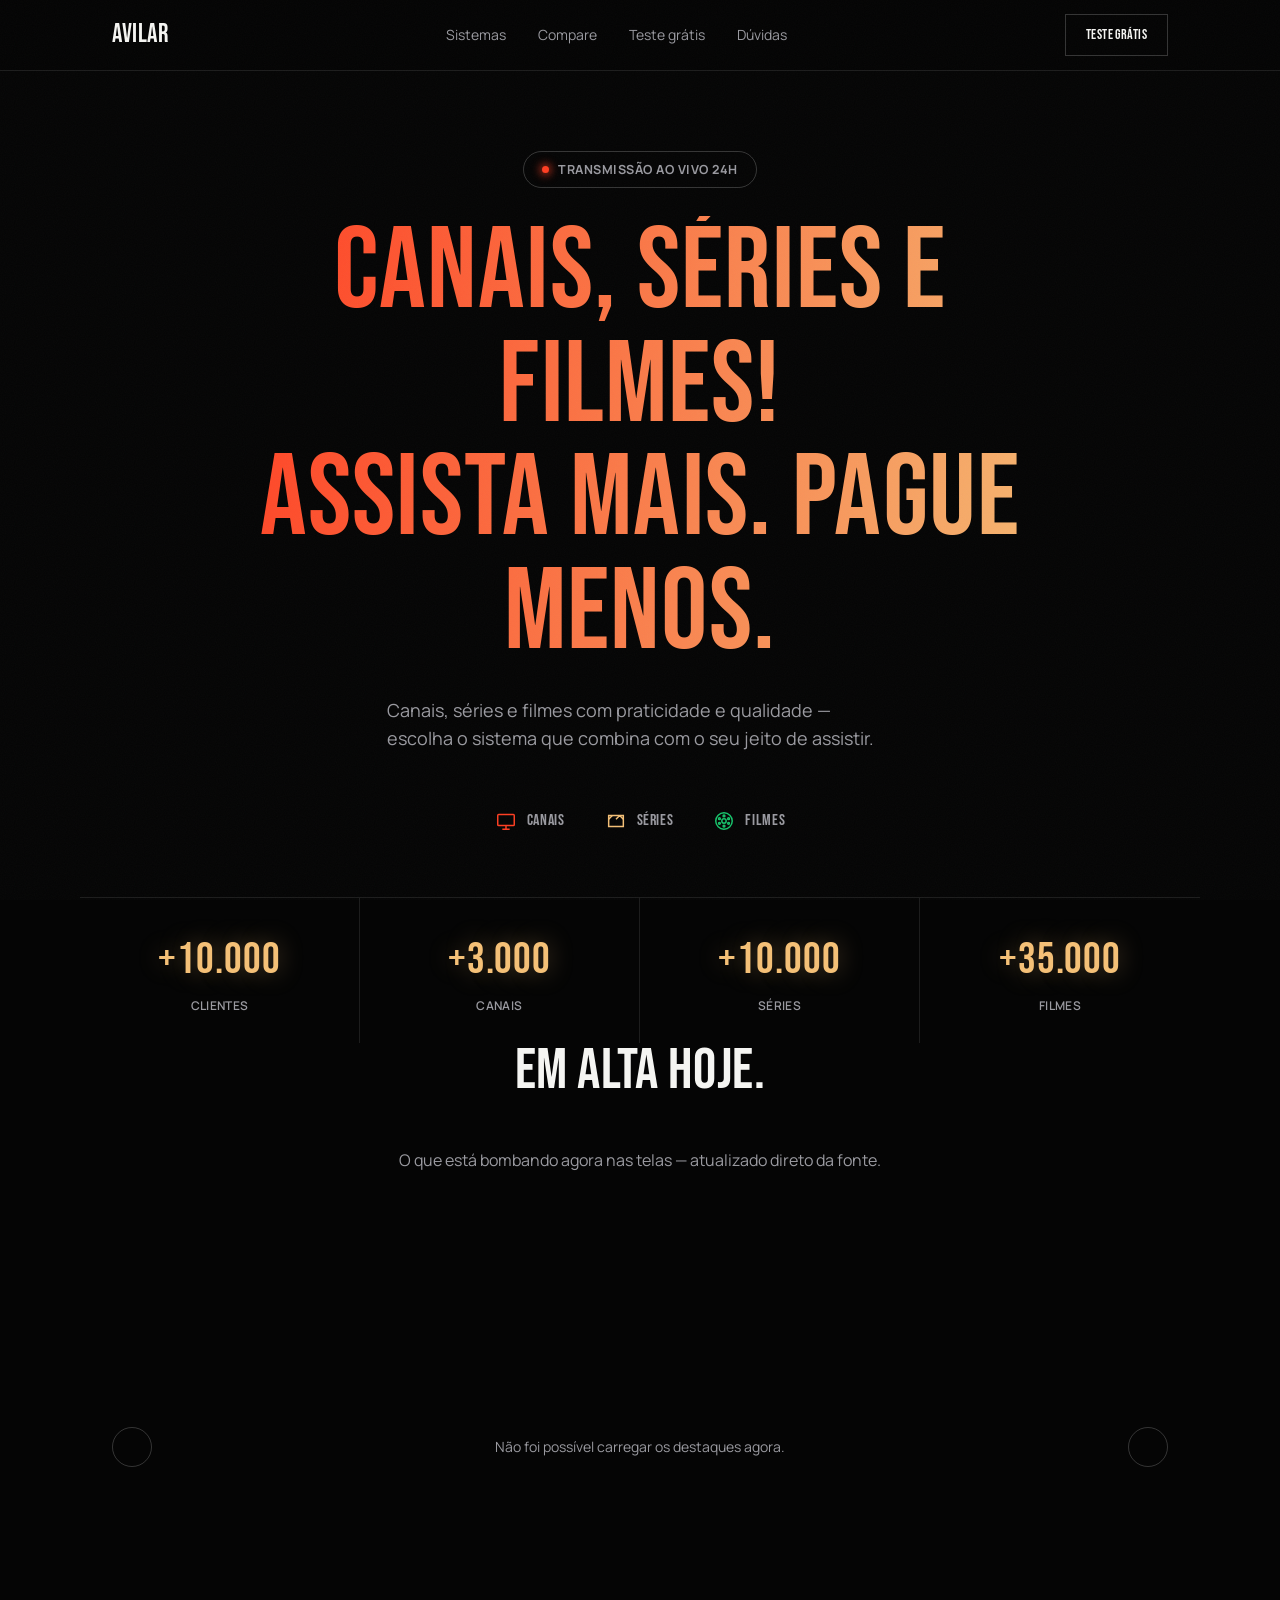
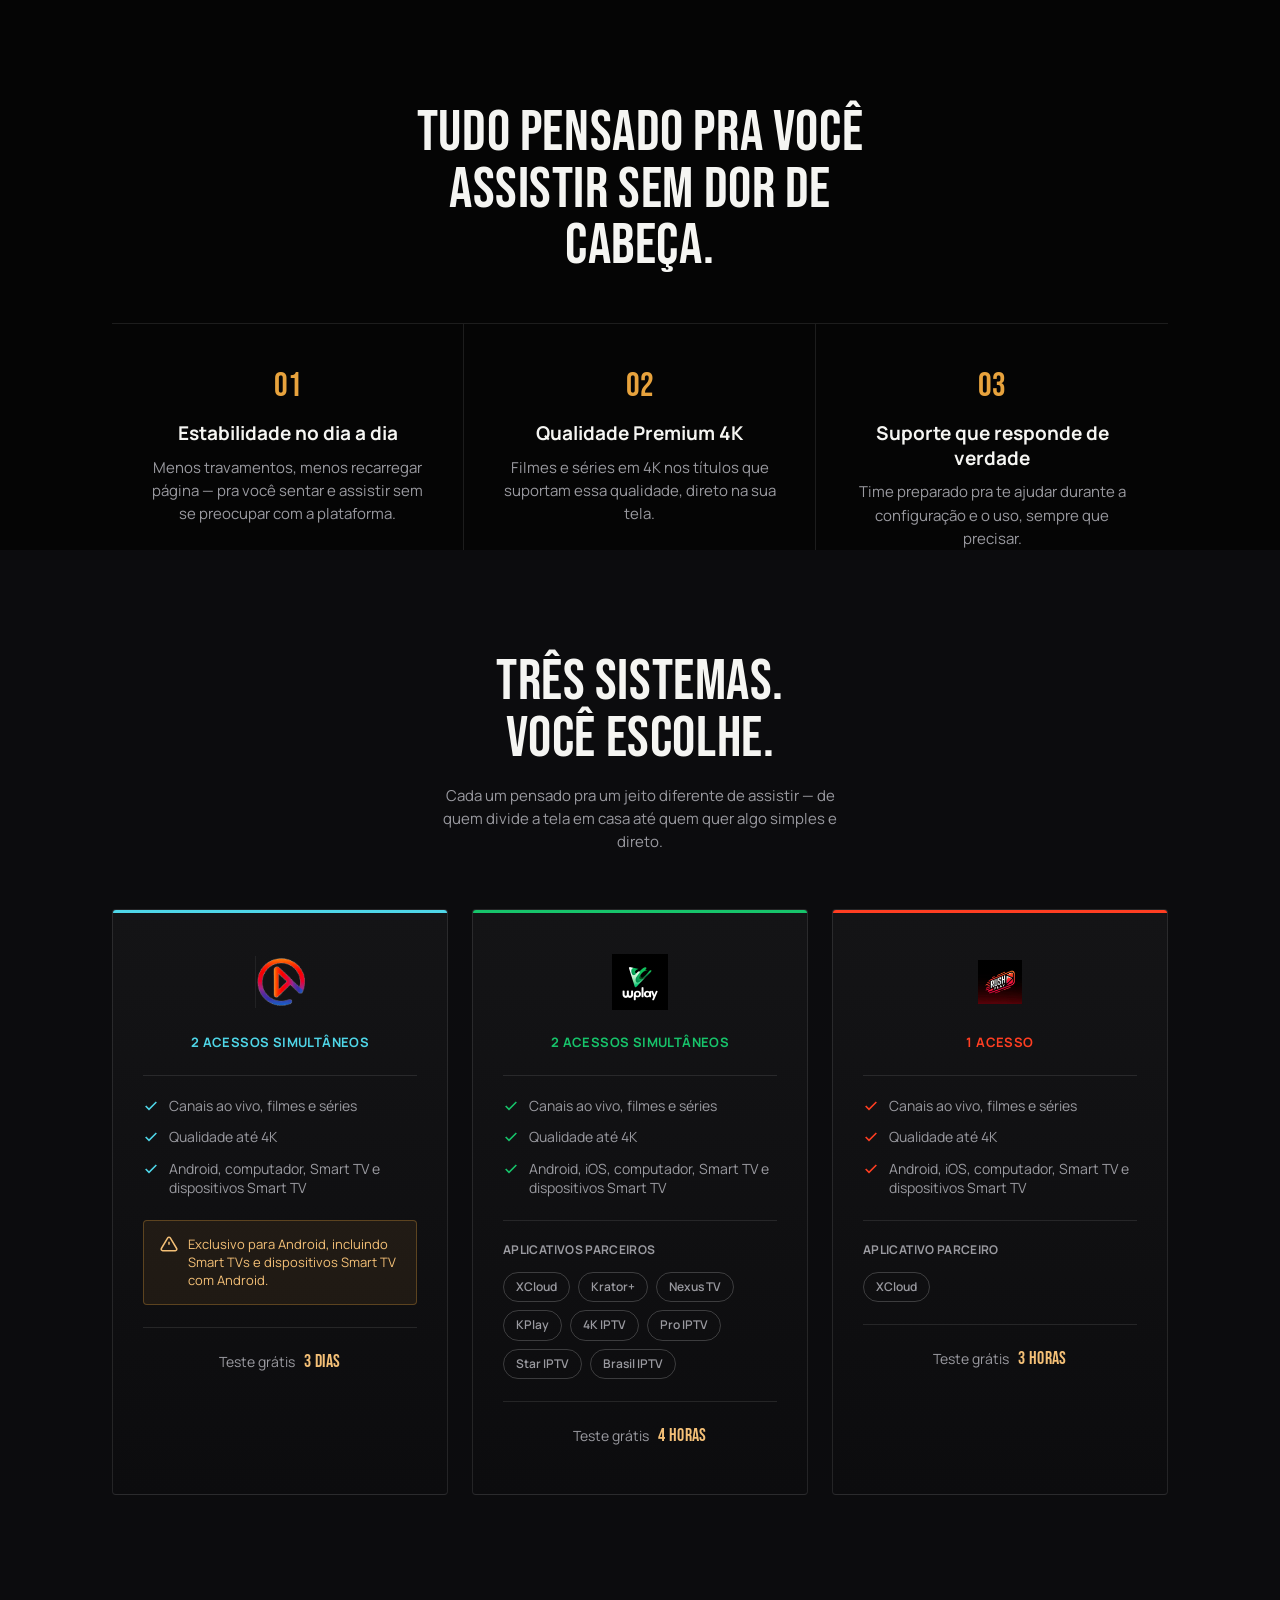
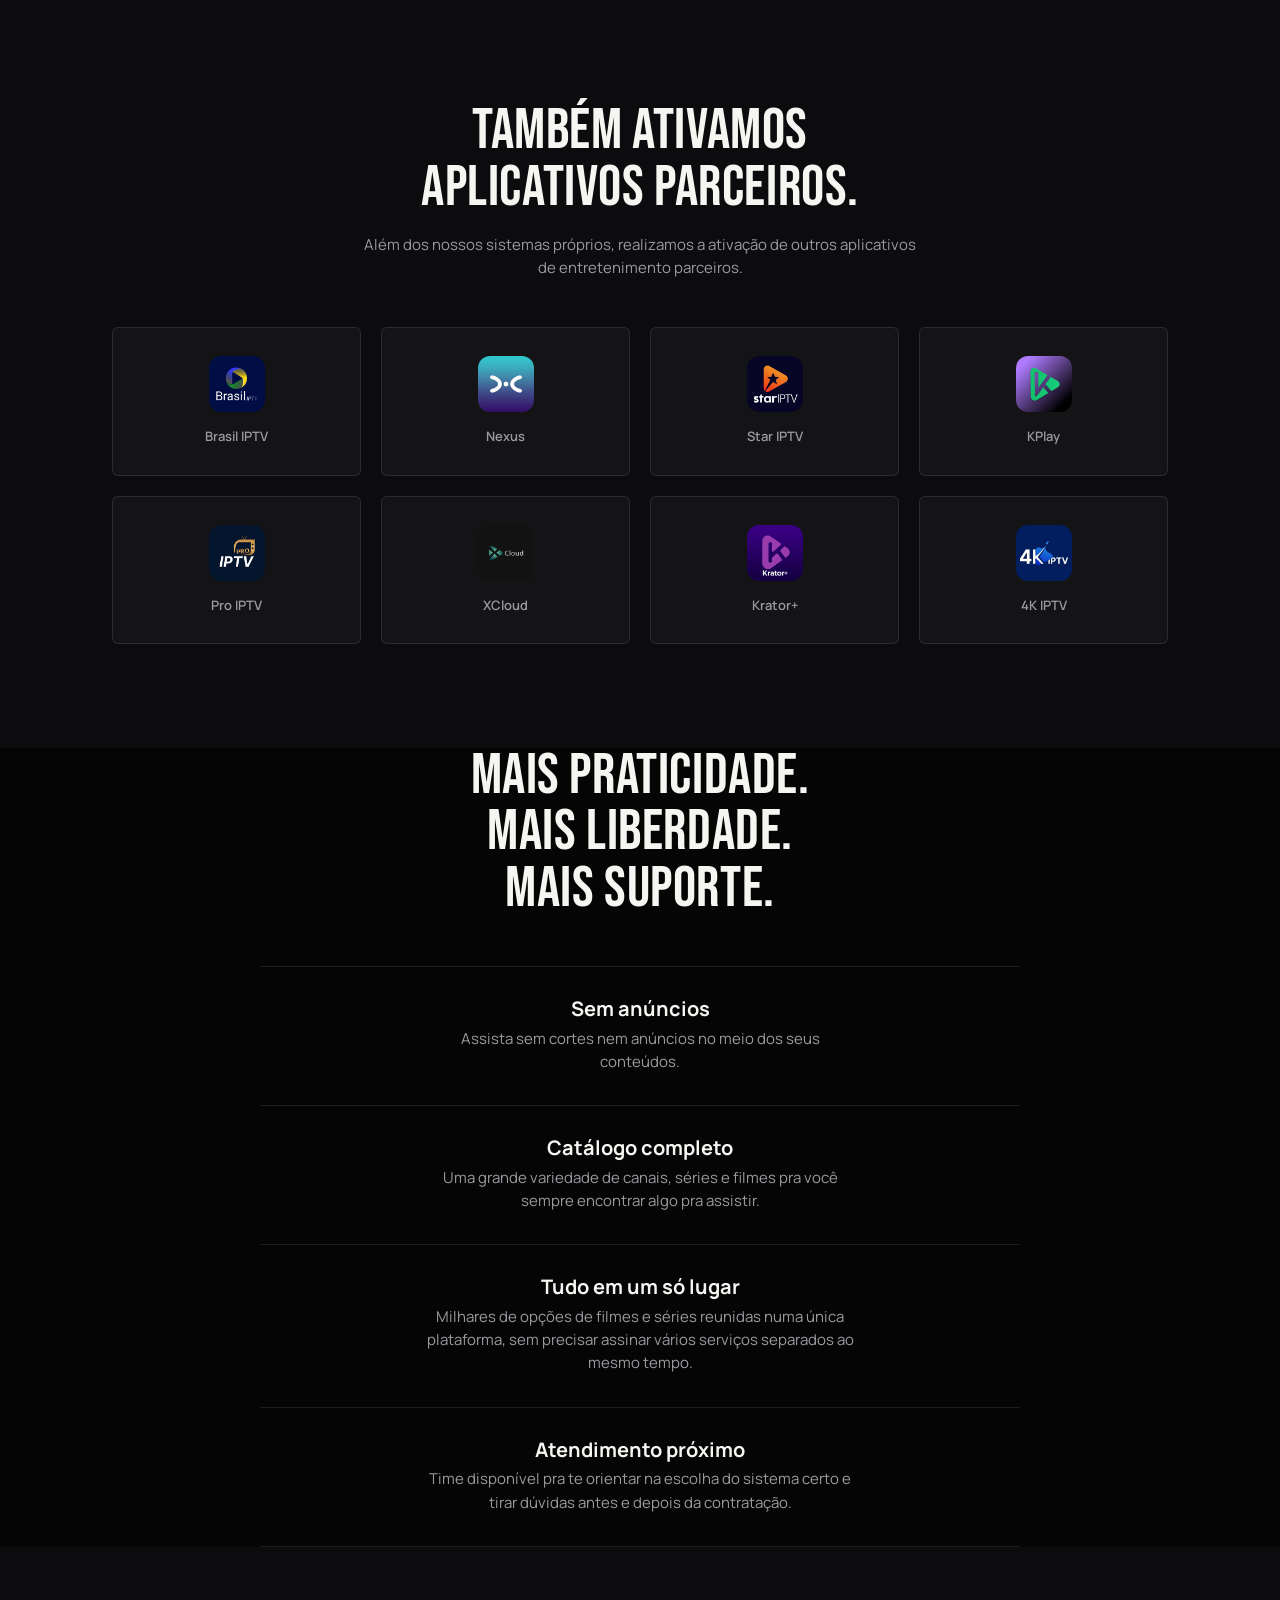
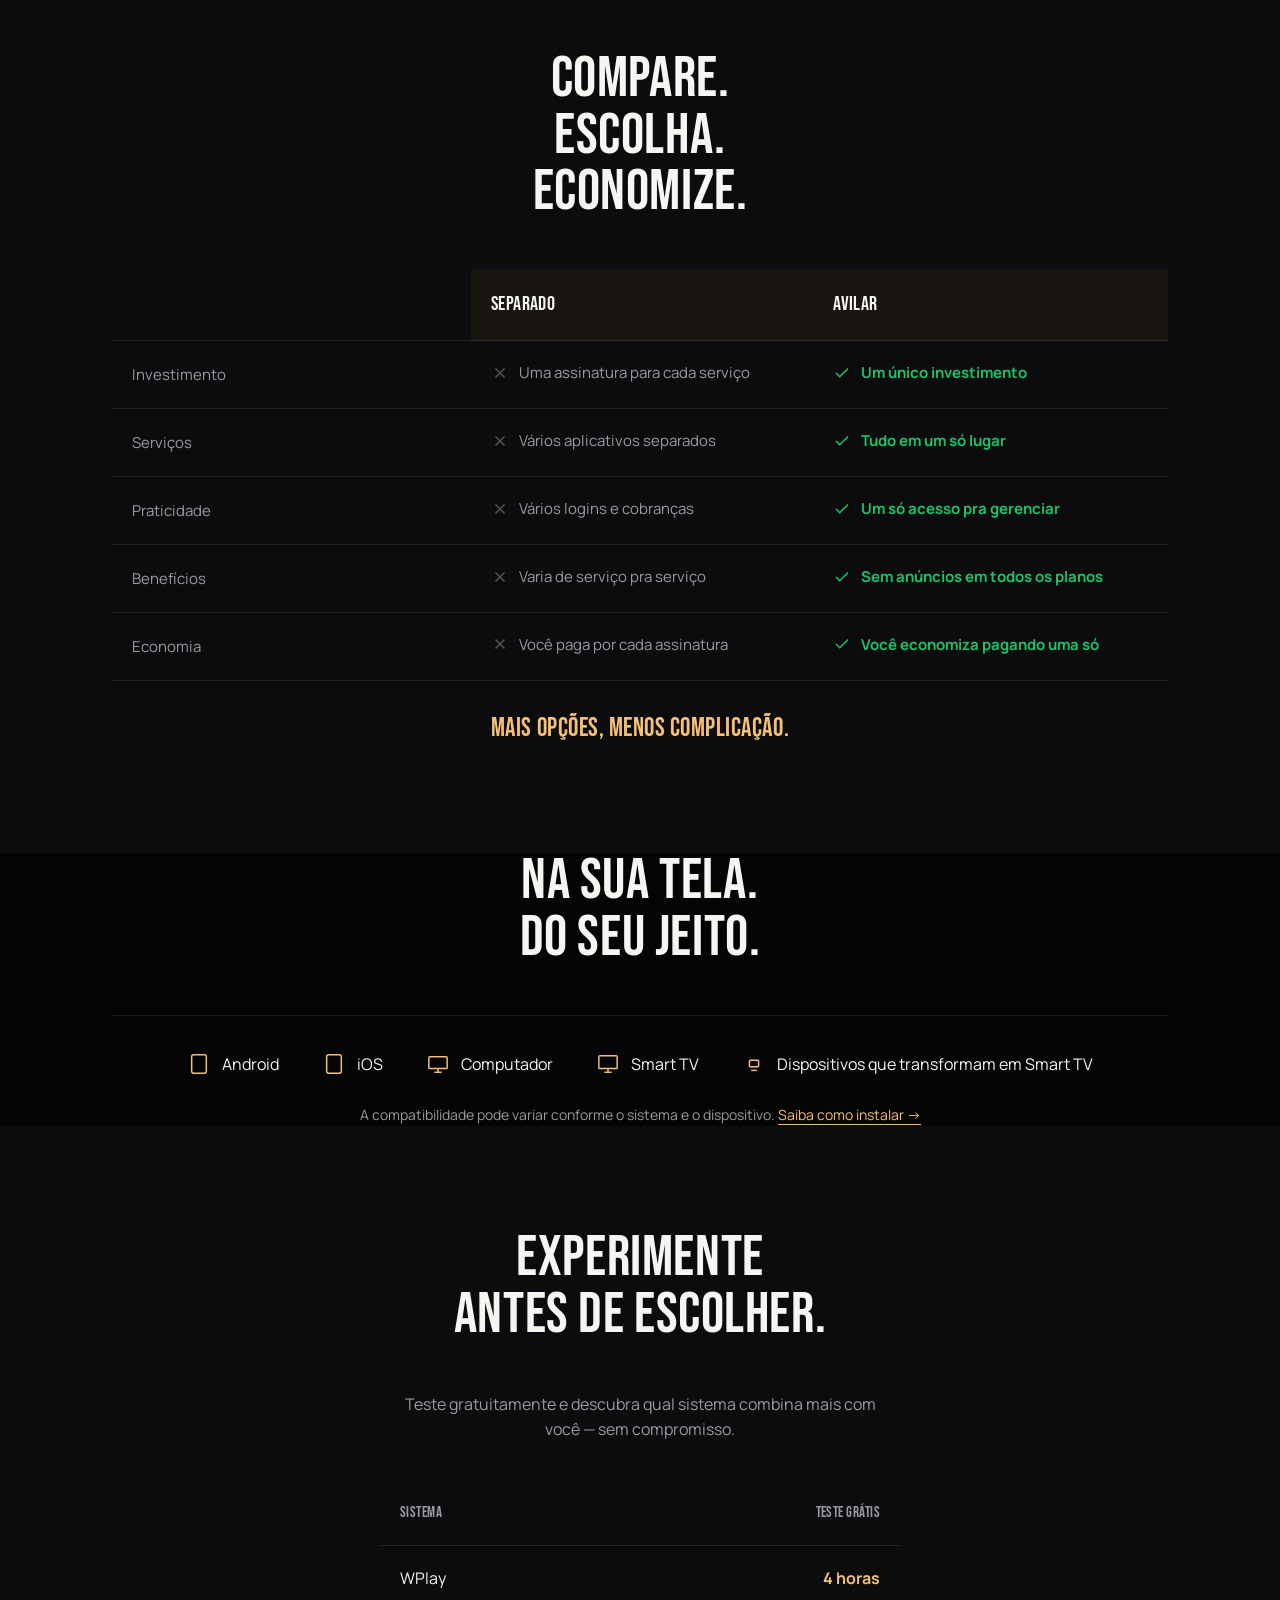
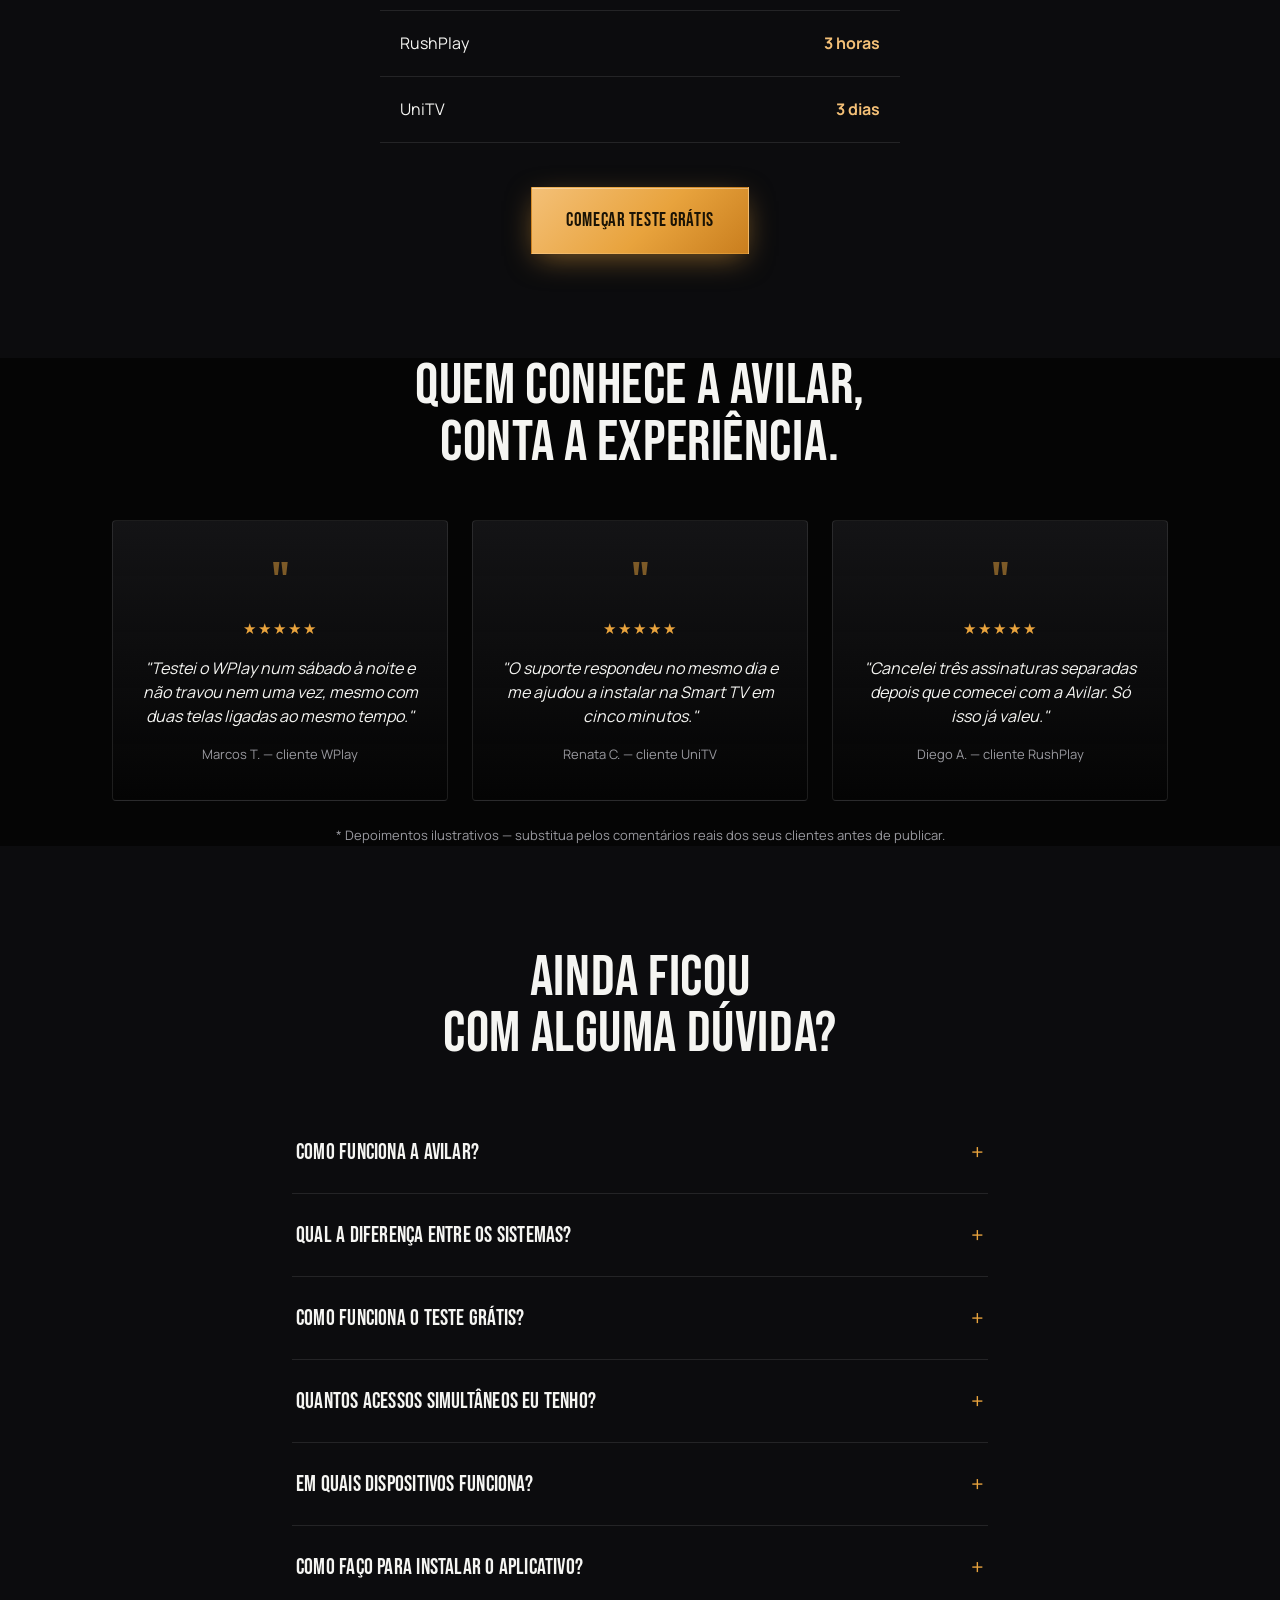
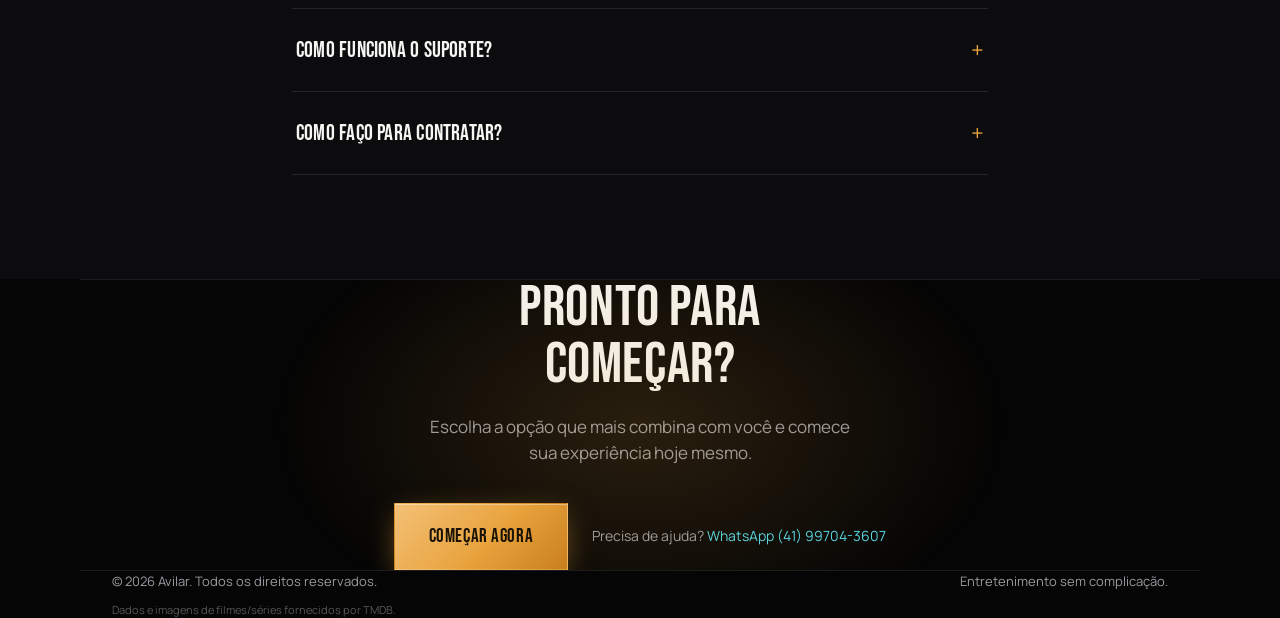
==== index.html @ 245287a5 "Add files via upload" ====
<!DOCTYPE html>
<html lang="pt-BR">
<head>
<meta charset="UTF-8">
<meta name="viewport" content="width=device-width, initial-scale=1.0">
<title>Avilar — Mais entretenimento. Mais opções. Um só lugar.</title>
<link rel="preconnect" href="https://fonts.googleapis.com">
<link rel="preconnect" href="https://fonts.gstatic.com" crossorigin>
<link href="https://fonts.googleapis.com/css2?family=Bebas+Neue&family=Manrope:wght@400;500;600;700;800&display=swap" rel="stylesheet">

<link rel="stylesheet" href="style.css">
</head>
<body>

<header>
  <div class="nav">
    <a class="nav-logo-text" href="#">Avilar</a>
    <nav class="nav-links">
      <a href="#sistemas">Sistemas</a>
      <a href="#comparar">Compare</a>
      <a href="#teste">Teste grátis</a>
      <a href="#faq">Dúvidas</a>
    </nav>
    <a href="#teste" class="btn btn-ghost" style="padding:9px 20px;font-size:14px;">Teste grátis</a>
  </div>
</header>

<!-- HERO -->
<section class="hero wrap">
  <div class="live-badge"><span class="dot"></span>TRANSMISSÃO AO VIVO 24H</div>
  <h1>Canais, Séries e Filmes!<br>Assista mais. Pague menos.</h1>
  <p class="sub">Canais, séries e filmes com praticidade e qualidade — escolha o sistema que combina com o seu jeito de assistir.</p>

  <div class="content-types">
    <div class="content-type canais">
      <svg viewBox="0 0 24 24" fill="none" stroke-width="1.6"><rect x="3" y="5" width="18" height="12" rx="1"/><path d="M8 21h8M12 17v4"/></svg>
      Canais
    </div>
    <div class="content-type series">
      <svg viewBox="0 0 24 24" fill="none" stroke-width="1.6"><path d="M4 6h16v12H4z"/><path d="M4 10l4-4M12 10l4-4M20 10l-4-4"/></svg>
      Séries
    </div>
    <div class="content-type filmes">
      <svg viewBox="0 0 24 24" fill="none" stroke-width="1.6"><circle cx="12" cy="12" r="9"/><circle cx="12" cy="12" r="2.4"/><circle cx="12" cy="6.5" r="1"/><circle cx="17" cy="9.5" r="1"/><circle cx="17" cy="14.5" r="1"/><circle cx="12" cy="17.5" r="1"/><circle cx="7" cy="14.5" r="1"/><circle cx="7" cy="9.5" r="1"/></svg>
      Filmes
    </div>
  </div>

  <div class="stats">
    <div class="stat"><div class="num">+10.000</div><div class="label">Clientes</div></div>
    <div class="stat"><div class="num">+3.000</div><div class="label">Canais</div></div>
    <div class="stat"><div class="num">+10.000</div><div class="label">Séries</div></div>
    <div class="stat"><div class="num">+35.000</div><div class="label">Filmes</div></div>
  </div>
</section>

<!-- EM ALTA HOJE (TMDB) -->
<section class="wrap" id="em-alta">
  <h2 class="reveal">Em alta hoje.</h2>
  <p class="reveal" style="text-align:center;max-width:52ch;margin:0 auto 8px;">O que está bombando agora nas telas — atualizado direto da fonte.</p>

  <div class="coverflow reveal" id="coverflow">
    <div class="cf-row">
      <button class="cf-arrow cf-prev" id="cfPrev" aria-label="Anterior">
        <svg viewBox="0 0 24 24" fill="none" stroke-width="2"><path d="M15 18l-6-6 6-6"/></svg>
      </button>
      <div class="cf-stage" id="cfStage">
        <div class="cf-loading" id="cfLoading">Carregando os destaques de hoje…</div>
      </div>
      <button class="cf-arrow cf-next" id="cfNext" aria-label="Próximo">
        <svg viewBox="0 0 24 24" fill="none" stroke-width="2"><path d="M9 18l6-6-6-6"/></svg>
      </button>
    </div>
    <div class="cf-dots" id="cfDots"></div>
  </div>


</section>

<!-- DESTAQUES -->
<section class="wrap">
  <h2 class="reveal">Tudo pensado pra você<br>assistir sem dor de cabeça.</h2>
  <div class="highlights stagger">
    <div class="highlight">
      <div class="mark">01</div>
      <h3>Estabilidade no dia a dia</h3>
      <p>Menos travamentos, menos recarregar página — pra você sentar e assistir sem se preocupar com a plataforma.</p>
    </div>
    <div class="highlight">
      <div class="mark">02</div>
      <h3>Qualidade Premium 4K</h3>
      <p>Filmes e séries em 4K nos títulos que suportam essa qualidade, direto na sua tela.</p>
    </div>
    <div class="highlight">
      <div class="mark">03</div>
      <h3>Suporte que responde de verdade</h3>
      <p>Time preparado pra te ajudar durante a configuração e o uso, sempre que precisar.</p>
    </div>
  </div>
</section>

<!-- SISTEMAS -->
<section class="alt" id="sistemas">
  <div class="wrap">
    <div class="systems-head reveal">
      <h2 style="margin:0 auto 16px;">Três sistemas.<br>Você escolhe.</h2>
      <p>Cada um pensado pra um jeito diferente de assistir — de quem divide a tela em casa até quem quer algo simples e direto.</p>
    </div>

    <div class="systems-row stagger">

      <div class="system-col unitv">
        <div class="system-logo-wrap"><img src="images/unitv.png" alt="UniTV" style="height:52px;"></div>
        <div class="system-access">2 acessos simultâneos</div>

        <ul class="system-features">
          <li><svg viewBox="0 0 24 24" fill="none" stroke-width="2.4"><path d="M20 6L9 17l-5-5"/></svg>Canais ao vivo, filmes e séries</li>
          <li><svg viewBox="0 0 24 24" fill="none" stroke-width="2.4"><path d="M20 6L9 17l-5-5"/></svg>Qualidade até 4K</li>
          <li><svg viewBox="0 0 24 24" fill="none" stroke-width="2.4"><path d="M20 6L9 17l-5-5"/></svg>Android, computador, Smart TV e dispositivos Smart TV</li>
        </ul>

        <div class="system-note">
          <svg viewBox="0 0 24 24" fill="none" stroke-width="2"><path d="M12 9v4M12 17h.01M10.29 3.86L1.82 18a2 2 0 001.71 3h16.94a2 2 0 001.71-3L13.71 3.86a2 2 0 00-3.42 0z"/></svg>
          <span>Exclusivo para Android, incluindo Smart TVs e dispositivos Smart TV com Android.</span>
        </div>

        <div class="system-trial">Teste grátis <strong>3 dias</strong></div>
      </div>

      <div class="system-col wplay">
        <div class="system-logo-wrap"><img src="images/wplay.jpeg" alt="WPlay"></div>
        <div class="system-access">2 acessos simultâneos</div>

        <ul class="system-features">
          <li><svg viewBox="0 0 24 24" fill="none" stroke-width="2.4"><path d="M20 6L9 17l-5-5"/></svg>Canais ao vivo, filmes e séries</li>
          <li><svg viewBox="0 0 24 24" fill="none" stroke-width="2.4"><path d="M20 6L9 17l-5-5"/></svg>Qualidade até 4K</li>
          <li><svg viewBox="0 0 24 24" fill="none" stroke-width="2.4"><path d="M20 6L9 17l-5-5"/></svg>Android, iOS, computador, Smart TV e dispositivos Smart TV</li>
        </ul>

        <div class="system-partners">
          <span class="partners-label">Aplicativos parceiros</span>
          <div class="partner-chips">
            <span>XCloud</span><span>Krator+</span><span>Nexus TV</span><span>KPlay</span>
            <span>4K IPTV</span><span>Pro IPTV</span><span>Star IPTV</span><span>Brasil IPTV</span>
          </div>
        </div>

        <div class="system-trial">Teste grátis <strong>4 horas</strong></div>
      </div>

      <div class="system-col rush">
        <div class="system-logo-wrap"><img src="images/rushplay.jpeg" alt="RushPlay" style="height:44px;"></div>
        <div class="system-access">1 acesso</div>

        <ul class="system-features">
          <li><svg viewBox="0 0 24 24" fill="none" stroke-width="2.4"><path d="M20 6L9 17l-5-5"/></svg>Canais ao vivo, filmes e séries</li>
          <li><svg viewBox="0 0 24 24" fill="none" stroke-width="2.4"><path d="M20 6L9 17l-5-5"/></svg>Qualidade até 4K</li>
          <li><svg viewBox="0 0 24 24" fill="none" stroke-width="2.4"><path d="M20 6L9 17l-5-5"/></svg>Android, iOS, computador, Smart TV e dispositivos Smart TV</li>
        </ul>

        <div class="system-partners">
          <span class="partners-label">Aplicativo parceiro</span>
          <div class="partner-chips">
            <span>XCloud</span>
          </div>
        </div>

        <div class="system-trial">Teste grátis <strong>3 horas</strong></div>
      </div>

    </div>
  </div>
</section>

<!-- APLICATIVOS PARCEIROS -->
<section class="alt" id="parceiros">
  <div class="wrap">
    <div class="section-intro reveal">
      <h2>Também ativamos<br>aplicativos parceiros.</h2>
      <p>Além dos nossos sistemas próprios, realizamos a ativação de outros aplicativos de entretenimento parceiros.</p>
    </div>
    <div class="partners-grid stagger">
      <div class="partner-tile"><img src="images/partners/brasil-iptv.png" alt="Brasil IPTV"><span>Brasil IPTV</span></div>
      <div class="partner-tile"><img src="images/partners/nexus.png" alt="Nexus"><span>Nexus</span></div>
      <div class="partner-tile"><img src="images/partners/star-iptv.png" alt="Star IPTV"><span>Star IPTV</span></div>
      <div class="partner-tile"><img src="images/partners/kplay.png" alt="KPlay"><span>KPlay</span></div>
      <div class="partner-tile"><img src="images/partners/pro-iptv.png" alt="Pro IPTV"><span>Pro IPTV</span></div>
      <div class="partner-tile"><img src="images/partners/xcloud.png" alt="XCloud"><span>XCloud</span></div>
      <div class="partner-tile"><img src="images/partners/krator.png" alt="Krator+"><span>Krator+</span></div>
      <div class="partner-tile"><img src="images/partners/4k-iptv.png" alt="4K IPTV"><span>4K IPTV</span></div>
    </div>
  </div>
</section>

<!-- DIFERENCIAIS -->
<section class="wrap">
  <h2 class="reveal">Mais praticidade.<br>Mais liberdade.<br>Mais suporte.</h2>
  <div class="diff-list stagger">
    <div class="diff-item">
      <h3>Sem anúncios</h3>
      <p>Assista sem cortes nem anúncios no meio dos seus conteúdos.</p>
    </div>
    <div class="diff-item">
      <h3>Catálogo completo</h3>
      <p>Uma grande variedade de canais, séries e filmes pra você sempre encontrar algo pra assistir.</p>
    </div>
    <div class="diff-item">
      <h3>Tudo em um só lugar</h3>
      <p>Milhares de opções de filmes e séries reunidas numa única plataforma, sem precisar assinar vários serviços separados ao mesmo tempo.</p>
    </div>
    <div class="diff-item">
      <h3>Atendimento próximo</h3>
      <p>Time disponível pra te orientar na escolha do sistema certo e tirar dúvidas antes e depois da contratação.</p>
    </div>
  </div>
</section>

<!-- COMPARE -->
<section class="alt" id="comparar">
  <div class="wrap">
    <h2 class="reveal">Compare.<br>Escolha.<br>Economize.</h2>
    <table class="compare-table reveal">
      <thead>
        <tr><th></th><th>Separado</th><th>Avilar</th></tr>
      </thead>
      <tbody>
        <tr><td>Investimento</td><td class="no"><span class="ic"><svg viewBox="0 0 24 24" fill="none" stroke-width="2"><path d="M18 6L6 18M6 6l12 12"/></svg>Uma assinatura para cada serviço</span></td><td class="yes"><span class="ic"><svg viewBox="0 0 24 24" fill="none" stroke-width="2"><path d="M20 6L9 17l-5-5"/></svg>Um único investimento</span></td></tr>
        <tr><td>Serviços</td><td class="no"><span class="ic"><svg viewBox="0 0 24 24" fill="none" stroke-width="2"><path d="M18 6L6 18M6 6l12 12"/></svg>Vários aplicativos separados</span></td><td class="yes"><span class="ic"><svg viewBox="0 0 24 24" fill="none" stroke-width="2"><path d="M20 6L9 17l-5-5"/></svg>Tudo em um só lugar</span></td></tr>
        <tr><td>Praticidade</td><td class="no"><span class="ic"><svg viewBox="0 0 24 24" fill="none" stroke-width="2"><path d="M18 6L6 18M6 6l12 12"/></svg>Vários logins e cobranças</span></td><td class="yes"><span class="ic"><svg viewBox="0 0 24 24" fill="none" stroke-width="2"><path d="M20 6L9 17l-5-5"/></svg>Um só acesso pra gerenciar</span></td></tr>
        <tr><td>Benefícios</td><td class="no"><span class="ic"><svg viewBox="0 0 24 24" fill="none" stroke-width="2"><path d="M18 6L6 18M6 6l12 12"/></svg>Varia de serviço pra serviço</span></td><td class="yes"><span class="ic"><svg viewBox="0 0 24 24" fill="none" stroke-width="2"><path d="M20 6L9 17l-5-5"/></svg>Sem anúncios em todos os planos</span></td></tr>
        <tr><td>Economia</td><td class="no"><span class="ic"><svg viewBox="0 0 24 24" fill="none" stroke-width="2"><path d="M18 6L6 18M6 6l12 12"/></svg>Você paga por cada assinatura</span></td><td class="yes"><span class="ic"><svg viewBox="0 0 24 24" fill="none" stroke-width="2"><path d="M20 6L9 17l-5-5"/></svg>Você economiza pagando uma só</span></td></tr>
      </tbody>
    </table>
    <p class="compare-highlight">Mais opções, menos complicação.</p>
  </div>
</section>

<!-- APPS -->
<section class="wrap">
  <h2 class="reveal">Na sua tela.<br>Do seu jeito.</h2>
  <div class="apps-list stagger">
    <div class="app-item"><svg viewBox="0 0 24 24" fill="none" stroke-width="1.6"><rect x="4" y="2" width="16" height="20" rx="2"/><line x1="12" y1="18" x2="12.01" y2="18"/></svg> Android</div>
    <div class="app-item"><svg viewBox="0 0 24 24" fill="none" stroke-width="1.6"><rect x="4" y="2" width="16" height="20" rx="2"/><line x1="12" y1="18" x2="12.01" y2="18"/></svg> iOS</div>
    <div class="app-item"><svg viewBox="0 0 24 24" fill="none" stroke-width="1.6"><rect x="2" y="4" width="20" height="13" rx="1"/><line x1="8" y1="21" x2="16" y2="21"/><line x1="12" y1="17" x2="12" y2="21"/></svg> Computador</div>
    <div class="app-item"><svg viewBox="0 0 24 24" fill="none" stroke-width="1.6"><rect x="2" y="3" width="20" height="14" rx="1"/><line x1="8" y1="21" x2="16" y2="21"/><line x1="12" y1="17" x2="12" y2="21"/></svg> Smart TV</div>
    <div class="app-item"><svg viewBox="0 0 24 24" fill="none" stroke-width="1.6"><rect x="7" y="8" width="10" height="7" rx="1"/><line x1="9" y1="19" x2="15" y2="19"/></svg> Dispositivos que transformam em Smart TV</div>
  </div>
  <p class="apps-note">A compatibilidade pode variar conforme o sistema e o dispositivo. <a href="#faq">Saiba como instalar →</a></p>
</section>

<!-- TESTE GRÁTIS -->
<section class="alt" id="teste">
  <div class="wrap">
    <h2 class="reveal">Experimente<br>antes de escolher.</h2>
    <p class="reveal" style="max-width:50ch;margin:0 auto;text-align:center;">Teste gratuitamente e descubra qual sistema combina mais com você — sem compromisso.</p>

    <table class="trial-table reveal" style="max-width:520px;margin-left:auto;margin-right:auto;">
      <thead><tr><th>Sistema</th><th>Teste grátis</th></tr></thead>
      <tbody>
        <tr><td>WPlay</td><td class="dur">4 horas</td></tr>
        <tr><td>RushPlay</td><td class="dur">3 horas</td></tr>
        <tr><td>UniTV</td><td class="dur">3 dias</td></tr>
      </tbody>
    </table>

    <div style="text-align:center;">
      <a href="https://wa.me/5541997043607?text=Ol%C3%A1!%20Quero%20come%C3%A7ar%20meu%20teste%20gr%C3%A1tis%20na%20Avilar." class="btn btn-primary">Começar teste grátis</a>
    </div>
  </div>
</section>

<!-- AVALIAÇÕES -->
<section class="wrap">
  <h2 class="reveal">Quem conhece a Avilar,<br>conta a experiência.</h2>
  <div class="reviews stagger">
    <div class="review">
      <div class="quote-mark">"</div>
      <div class="stars">★★★★★</div>
      <blockquote>"Testei o WPlay num sábado à noite e não travou nem uma vez, mesmo com duas telas ligadas ao mesmo tempo."</blockquote>
      <div class="who">Marcos T. — cliente WPlay</div>
    </div>
    <div class="review">
      <div class="quote-mark">"</div>
      <div class="stars">★★★★★</div>
      <blockquote>"O suporte respondeu no mesmo dia e me ajudou a instalar na Smart TV em cinco minutos."</blockquote>
      <div class="who">Renata C. — cliente UniTV</div>
    </div>
    <div class="review">
      <div class="quote-mark">"</div>
      <div class="stars">★★★★★</div>
      <blockquote>"Cancelei três assinaturas separadas depois que comecei com a Avilar. Só isso já valeu."</blockquote>
      <div class="who">Diego A. — cliente RushPlay</div>
    </div>
  </div>
  <p style="margin-top:24px;font-size:13px;text-align:center;">* Depoimentos ilustrativos — substitua pelos comentários reais dos seus clientes antes de publicar.</p>
</section>

<!-- FAQ -->
<section class="alt" id="faq">
  <div class="wrap" style="max-width:760px;">
    <h2 class="reveal">Ainda ficou<br>com alguma dúvida?</h2>
    <div class="faq-list reveal">

      <div class="faq-item">
        <button class="faq-q">Como funciona a Avilar?<span class="plus">+</span></button>
        <div class="faq-a"><p>A Avilar dá acesso a sistemas de entretenimento com canais, séries e filmes. Você escolhe o sistema (WPlay, RushPlay ou UniTV) de acordo com o que combina mais com você.</p></div>
      </div>

      <div class="faq-item">
        <button class="faq-q">Qual a diferença entre os sistemas?<span class="plus">+</span></button>
        <div class="faq-a"><p>WPlay e UniTV têm 2 acessos simultâneos, ideais pra dividir com quem mora com você. RushPlay tem 1 acesso, pensado pra quem assiste sozinho e quer simplicidade.</p></div>
      </div>

      <div class="faq-item">
        <button class="faq-q">Como funciona o teste grátis?<span class="plus">+</span></button>
        <div class="faq-a"><p>Você pode testar gratuitamente antes de contratar, dentro do tempo definido para cada sistema: 4 horas no WPlay, 3 horas no RushPlay e 3 dias no UniTV.</p></div>
      </div>

      <div class="faq-item">
        <button class="faq-q">Quantos acessos simultâneos eu tenho?<span class="plus">+</span></button>
        <div class="faq-a"><p>Depende do sistema escolhido: WPlay e UniTV permitem 2 acessos ao mesmo tempo, enquanto RushPlay permite 1 acesso.</p></div>
      </div>

      <div class="faq-item">
        <button class="faq-q">Em quais dispositivos funciona?<span class="plus">+</span></button>
        <div class="faq-a"><p>Android, iOS, computador, Smart TV e dispositivos que transformam em Smart TV. A compatibilidade pode variar conforme o sistema e o modelo do dispositivo.</p></div>
      </div>

      <div class="faq-item">
        <button class="faq-q">Como faço para instalar o aplicativo?<span class="plus">+</span></button>
        <div class="faq-a"><p>Nossa equipe te orienta passo a passo pelo WhatsApp assim que você escolher o sistema, com instruções específicas pro seu dispositivo.</p></div>
      </div>

      <div class="faq-item">
        <button class="faq-q">Como funciona o suporte?<span class="plus">+</span></button>
        <div class="faq-a"><p>O suporte é feito diretamente pelo WhatsApp, com uma equipe preparada pra te ajudar na configuração e em qualquer dúvida durante o uso.</p></div>
      </div>

      <div class="faq-item">
        <button class="faq-q">Como faço para contratar?<span class="plus">+</span></button>
        <div class="faq-a"><p>Basta chamar no WhatsApp — nossa equipe te ajuda a escolher o sistema ideal e finalizar a contratação.</p></div>
      </div>

    </div>
  </div>
</section>

<!-- CTA FINAL -->
<section class="final wrap reveal">
  <h2>Pronto para<br>começar?</h2>
  <p>Escolha a opção que mais combina com você e comece sua experiência hoje mesmo.</p>
  <div class="cta-row">
    <a href="https://wa.me/5541997043607?text=Ol%C3%A1!%20Quero%20come%C3%A7ar%20agora%20na%20Avilar." class="btn btn-primary">Começar agora</a>
    <span class="whatsapp">Precisa de ajuda? <a href="https://wa.me/5541997043607">WhatsApp (41) 99704-3607</a></span>
  </div>
</section>

<footer class="wrap">
  <div class="footer-top">
    <span>© 2026 Avilar. Todos os direitos reservados.</span>
    <span>Entretenimento sem complicação.</span>
  </div>
  <span class="footer-credit">Dados e imagens de filmes/séries fornecidos por TMDB.</span>
</footer>



<script src="script.js"></script>
</body>
</html>
---- style.css ----
:root{
    --bg:#050505;
    --bg-alt:#0C0C0E;
    --bg-raised:#141416;
    --text:#F5F5F2;
    --text-muted:#9A9AA0;
    --gold:#E8A33D;
    --gold-soft:#F4C077;
    --wplay:#17C46B;
    --rush:#FF3E22;
    --unitv:#4FD6E8;
    --line:rgba(245,245,242,0.10);
    --line-strong:rgba(245,245,242,0.20);
    --display:'Bebas Neue', sans-serif;
    --sans:'Manrope', sans-serif;
  }

  *{margin:0;padding:0;box-sizing:border-box;}
  html{scroll-behavior:smooth;}
  html,body{overflow-x:hidden;max-width:100%;}
  body{
    background:var(--bg);
    color:var(--text);
    font-family:var(--sans);
    line-height:1.55;
    -webkit-font-smoothing:antialiased;
  }
  img,svg{display:block;max-width:100%;}
  a{color:inherit;text-decoration:none;}

  /* film grain overlay — static, cheap (no blend mode recompute) */
  body::before{
    content:'';
    position:fixed;inset:0;
    z-index:9999;
    pointer-events:none;
    opacity:0.03;
    background-image:url("data:image/svg+xml,%3Csvg xmlns='http://www.w3.org/2000/svg' width='120' height='120'%3E%3Cfilter id='n'%3E%3CfeTurbulence type='fractalNoise' baseFrequency='0.9' numOctaves='2' stitchTiles='stitch'/%3E%3C/filter%3E%3Crect width='100%25' height='100%25' filter='url(%23n)'/%3E%3C/svg%3E");
  }

  .wrap{max-width:1120px;margin:0 auto;padding:0 32px;}
  section{padding:104px 0;position:relative;}
  .alt{background:var(--bg-alt);}

  h1,h2,h3{
    font-family:var(--display);
    font-weight:400;
    letter-spacing:0.01em;
    line-height:0.98;
    text-transform:uppercase;
  }
  h2{
    font-size:clamp(34px,5.4vw,58px);
    max-width:22ch;
    margin:0 auto 48px;
    text-align:center;
  }
  p{color:var(--text-muted);font-family:var(--sans);}
  .section-intro{text-align:center;max-width:56ch;margin:0 auto 48px;}
  .section-intro h2{margin-bottom:16px;}
  .section-intro p{margin:0 auto;font-size:15px;}

  /* ---------- Buttons ---------- */
  .btn{
    display:inline-flex;align-items:center;gap:10px;
    padding:18px 34px;
    font-family:var(--display);
    font-size:19px;
    letter-spacing:0.03em;
    cursor:pointer;
    border:1px solid transparent;
    position:relative;
    overflow:hidden;
    transition:filter 0.2s ease, border-color 0.2s ease, color 0.2s ease, transform 0.2s ease, box-shadow 0.2s ease;
  }
  .btn-primary{
    background:linear-gradient(135deg, #F4C077, var(--gold) 55%, #C97E1E);
    color:#1A1305;
    box-shadow:0 8px 30px -6px rgba(232,163,61,0.55), inset 0 1px 0 rgba(255,255,255,0.35);
  }
  .btn-primary:hover{transform:translateY(-2px);box-shadow:0 12px 36px -6px rgba(232,163,61,0.75), inset 0 1px 0 rgba(255,255,255,0.4);}
  .btn-primary::after{
    content:'';position:absolute;top:0;left:-60%;width:40%;height:100%;
    background:linear-gradient(115deg, transparent, rgba(255,255,255,0.55), transparent);
    transform:skewX(-20deg);
  }
  .btn-primary:hover::after{
    animation:shine 0.9s ease-in-out;
  }
  @keyframes shine{
    from{left:-60%;}
    to{left:130%;}
  }
  .btn-ghost{background:transparent;color:var(--text);border-color:var(--line-strong);}
  .btn-ghost:hover{border-color:var(--gold);color:var(--gold-soft);box-shadow:0 0 20px -6px rgba(232,163,61,0.4);}

  @keyframes bulb-pulse{
    0%,100%{opacity:0.25;transform:scale(0.85);}
    50%{opacity:1;transform:scale(1);}
  }

  /* ---------- Header ---------- */
  header{
    position:sticky;top:0;z-index:50;
    background:rgba(5,5,5,0.86);
    backdrop-filter:blur(10px);
    border-bottom:1px solid var(--line);
  }
  .nav{
    display:flex;align-items:center;justify-content:space-between;
    padding:14px 32px;max-width:1120px;margin:0 auto;
  }
  .nav-logo-text{font-family:var(--display);font-size:26px;letter-spacing:0.02em;color:var(--text);}
  .nav-links{display:flex;gap:32px;font-size:14px;color:var(--text-muted);}
  .nav-links a:hover{color:var(--text);}
  @media (max-width:760px){.nav-links{display:none;}}

  /* ---------- Hero ---------- */
  .hero{
    padding:80px 0 0;
    position:relative;
    overflow:hidden;
    opacity:0;transform:translateY(14px);
    animation:rise 0.85s ease forwards 0.1s;
  }
  @keyframes rise{to{opacity:1;transform:translateY(0);}}

  .hero .wrap{padding-top:8px;text-align:center;position:relative;z-index:1;}

  .live-badge{
    display:flex;align-items:center;justify-content:center;gap:9px;
    width:fit-content;
    padding:8px 18px;
    border:1px solid var(--line-strong);
    border-radius:100px;
    font-family:var(--sans);font-size:12.5px;font-weight:700;
    letter-spacing:0.04em;color:var(--text-muted);
    margin:0 auto 28px;
  }
  .live-badge .dot{
    width:7px;height:7px;border-radius:50%;background:var(--rush);
    box-shadow:0 0 8px 2px rgba(255,62,34,0.7);
    animation:bulb-pulse 1.8s ease-in-out infinite;
  }

  .hero h1{
    font-size:clamp(52px,9.5vw,116px);
    max-width:18ch;
    margin:0 auto;
    text-align:center;
    background:linear-gradient(100deg, var(--rush) 0%, var(--gold-soft) 50%, var(--wplay) 100%);
    background-size:220% auto;
    -webkit-background-clip:text;
    background-clip:text;
    color:transparent;
    animation:text-sheen 7s linear infinite;
  }
  @keyframes text-sheen{
    0%{background-position:0% 0;}
    100%{background-position:-220% 0;}
  }
  @media (prefers-reduced-motion: reduce){
    .hero{animation:none;opacity:1;transform:none;}
    .hero h1{animation:none;}
    .live-badge .dot{animation:none;}
  }
  .hero .sub{
    margin:26px auto 0;font-size:18px;max-width:46ch;color:var(--text-muted);
    font-family:var(--sans);
  }
  .hero .cta-row{margin-top:40px;display:flex;align-items:center;justify-content:center;gap:20px;flex-wrap:wrap;}
  .cta-note{font-size:13px;color:var(--text-muted);}

  .content-types{
    display:flex;gap:40px;margin:56px auto 0;flex-wrap:wrap;justify-content:center;
  }
  .content-type{
    display:flex;align-items:center;gap:10px;
    font-family:var(--display);font-size:16px;letter-spacing:0.04em;color:var(--text-muted);
  }
  .content-type svg{width:22px;height:22px;}
  .content-type.canais svg{stroke:var(--rush);}
  .content-type.series svg{stroke:var(--gold-soft);}
  .content-type.filmes svg{stroke:var(--wplay);}

  .stats{
    margin-top:64px;display:grid;grid-template-columns:repeat(4,1fr);
    border-top:1px solid var(--line);
  }
  .stat{padding:28px 24px;border-right:1px solid var(--line);text-align:center;}
  .stat:last-child{border-right:none;}
  .stat .num{font-family:var(--display);font-size:clamp(30px,4vw,44px);color:var(--gold-soft);letter-spacing:0.02em;text-shadow:0 0 24px rgba(244,192,119,0.35);}
  .stat .label{font-size:12px;color:var(--text-muted);margin-top:2px;letter-spacing:0.03em;text-transform:uppercase;font-family:var(--sans);font-weight:600;}
  @media (max-width:760px){
    .stats{grid-template-columns:repeat(2,1fr);}
    .stat:nth-child(2){border-right:none;}
  }

  /* ---------- Destaques ---------- */
  .highlights{display:grid;grid-template-columns:repeat(3,1fr);border-top:1px solid var(--line);}
  .highlight{padding:36px 32px 0;border-right:1px solid var(--line);text-align:center;}
  .highlight:last-child{border-right:none;}
  .highlight p{margin:0 auto;max-width:32ch;}
  .highlight .mark{font-family:var(--display);font-size:34px;color:var(--gold);margin-bottom:8px;}
  .highlight h3{font-family:var(--sans);text-transform:none;font-size:19px;font-weight:700;letter-spacing:0;margin-bottom:10px;line-height:1.3;}
  .highlight p{font-size:15px;}
  @media (max-width:760px){
    .highlights{grid-template-columns:1fr;}
    .highlight{border-right:none;border-top:1px solid var(--line);padding:32px 0 0;}
    .highlight:first-child{border-top:none;}
  }

  /* ---------- Sistemas ---------- */
  .systems-head{text-align:center;}
  .systems-head p{max-width:44ch;font-size:15px;margin:0 auto;}
  .systems-row{margin-top:56px;display:grid;grid-template-columns:repeat(3,1fr);gap:24px;}
  .system-col{
    padding:44px 30px;position:relative;overflow:hidden;text-align:center;
    background:linear-gradient(180deg, var(--bg-raised), var(--bg-alt));
    border:1px solid var(--line);
    border-radius:4px;
    transition:transform 0.3s ease, box-shadow 0.3s ease, border-color 0.3s ease;
  }
  .system-col::before{
    content:'';position:absolute;top:0;left:0;right:0;height:3px;
  }
  .system-col.wplay::before{background:var(--wplay);}
  .system-col.rush::before{background:var(--rush);}
  .system-col.unitv::before{background:var(--unitv);}
  .system-col:hover{transform:translateY(-8px);border-color:var(--line-strong);}
  .system-col.wplay:hover{box-shadow:0 20px 46px -14px rgba(23,196,107,0.4);}
  .system-col.rush:hover{box-shadow:0 20px 46px -14px rgba(255,62,34,0.4);}
  .system-col.unitv:hover{box-shadow:0 20px 46px -14px rgba(79,214,232,0.4);}

  .system-features{
    position:relative;z-index:1;
    list-style:none;
    text-align:left;
    margin:22px 0 0;
    padding:20px 0 0;
    border-top:1px solid var(--line);
    display:flex;flex-direction:column;gap:12px;
  }
  .system-features li{
    display:flex;align-items:flex-start;gap:10px;
    font-size:14px;color:var(--text-muted);line-height:1.4;
  }
  .system-features li svg{
    width:16px;height:16px;flex-shrink:0;margin-top:2px;
  }
  .system-col.wplay .system-features li svg{stroke:var(--wplay);}
  .system-col.rush .system-features li svg{stroke:var(--rush);}
  .system-col.unitv .system-features li svg{stroke:var(--unitv);}

  .system-partners{
    position:relative;z-index:1;
    text-align:left;
    margin-top:22px;padding-top:20px;border-top:1px solid var(--line);
  }
  .partners-label{
    display:block;font-size:12px;font-weight:700;letter-spacing:0.03em;
    color:var(--text-muted);margin-bottom:12px;text-transform:uppercase;
    font-family:var(--sans);
  }
  .partner-chips{display:flex;flex-wrap:wrap;gap:8px;}
  .partner-chips span{
    font-size:12px;font-family:var(--sans);font-weight:600;
    padding:5px 12px;border-radius:100px;
    border:1px solid var(--line-strong);
    color:var(--text-muted);
  }

  .system-note{
    position:relative;z-index:1;
    display:flex;align-items:flex-start;gap:10px;
    text-align:left;
    margin-top:22px;padding:14px 16px;
    background:rgba(232,163,61,0.08);
    border:1px solid rgba(232,163,61,0.3);
    border-radius:4px;
    font-size:13px;color:var(--gold-soft);line-height:1.4;
  }
  .system-note svg{width:18px;height:18px;flex-shrink:0;stroke:var(--gold-soft);}

  .system-trial{
    position:relative;z-index:1;
    margin-top:22px;padding-top:20px;border-top:1px solid var(--line);
    font-family:var(--sans);font-size:14px;color:var(--text-muted);
  }
  .system-trial strong{
    font-family:var(--display);font-size:18px;letter-spacing:0.02em;color:var(--gold-soft);
    font-weight:400;margin-left:6px;
  }

  .system-logo-wrap{
    position:relative;z-index:1;height:56px;display:flex;align-items:center;justify-content:center;margin-bottom:22px;
  }
  .system-logo-wrap img{height:56px;width:auto;}
  .system-logo-text{
    font-family:var(--display);font-size:32px;letter-spacing:0.02em;color:var(--unitv);
  }
  .system-access{position:relative;z-index:1;font-family:var(--sans);font-size:13px;font-weight:700;letter-spacing:0.03em;text-transform:uppercase;margin-bottom:16px;}
  .system-col.wplay .system-access{color:var(--wplay);}
  .system-col.rush .system-access{color:var(--rush);}
  .system-col.unitv .system-access{color:var(--unitv);}
  .system-col p{position:relative;z-index:1;font-size:15px;max-width:30ch;margin:0 auto;}
  @media (max-width:760px){
    .systems-row{grid-template-columns:1fr;}
  }

  /* ---------- Aplicativos Parceiros ---------- */
  .partners-grid{
    margin-top:16px;
    display:grid;
    grid-template-columns:repeat(4,1fr);
    gap:20px;
  }
  .partner-tile{
    display:flex;flex-direction:column;align-items:center;gap:14px;
    padding:28px 16px;
    background:var(--bg-raised);
    border:1px solid var(--line);
    border-radius:6px;
    transition:transform 0.25s ease, border-color 0.25s ease, box-shadow 0.25s ease;
  }
  .partner-tile:hover{
    transform:translateY(-6px);
    border-color:var(--line-strong);
    box-shadow:0 16px 34px -14px rgba(232,163,61,0.35);
  }
  .partner-tile img{
    width:56px;height:56px;
    border-radius:12px;
    object-fit:cover;
  }
  .partner-tile span{
    font-family:var(--sans);font-size:13px;font-weight:600;
    color:var(--text-muted);text-align:center;
  }
  @media (max-width:760px){
    .partners-grid{grid-template-columns:repeat(2,1fr);}
  }
  /* ---------- Coverflow (Em alta hoje) ---------- */
  .coverflow{
    position:relative;
    display:flex;flex-direction:column;align-items:center;
    margin-top:44px;
    gap:28px;
  }
  .cf-row{
    display:flex;align-items:center;justify-content:center;gap:12px;width:100%;
  }
  .cf-stage{
    position:relative;
    width:100%;
    max-width:1100px;
    height:460px;
    perspective:1800px;
    overflow:hidden;
  }
  .cf-loading{
    position:absolute;inset:0;display:flex;align-items:center;justify-content:center;
    color:var(--text-muted);font-size:14px;font-family:var(--sans);
  }
  .cf-item{
    position:absolute;top:50%;left:50%;
    width:240px;height:360px;
    margin-left:-120px;margin-top:-180px;
    border-radius:10px;overflow:hidden;
    background:var(--bg-raised);
    border:1px solid var(--line);
    cursor:pointer;
    box-shadow:0 30px 60px -20px rgba(0,0,0,0.75);
    transition:transform 0.6s cubic-bezier(.16,.84,.32,1), opacity 0.6s ease, box-shadow 0.6s ease;
    will-change:transform;
  }
  .cf-item img{width:100%;height:100%;object-fit:cover;display:block;pointer-events:none;}
  .cf-item .cf-caption{
    position:absolute;bottom:0;left:0;right:0;
    padding:38px 18px 18px;
    background:linear-gradient(transparent, rgba(0,0,0,0.92) 55%);
    opacity:0;transform:translateY(6px);
    transition:opacity 0.35s ease, transform 0.35s ease;
    text-align:left;
  }
  .cf-item .cf-title{
    font-family:var(--display);font-size:24px;letter-spacing:0.02em;
    color:#fff;line-height:1.05;
  }
  .cf-item .cf-subtitle{
    font-family:var(--sans);font-size:12px;font-weight:700;letter-spacing:0.04em;
    color:var(--gold-soft);text-transform:uppercase;margin-top:5px;
  }
  .cf-item .cf-meta{
    display:flex;gap:8px;margin-top:10px;
    font-family:var(--sans);font-size:12px;color:rgba(255,255,255,0.65);
  }
  .cf-item .cf-meta span:not(:last-child)::after{content:'•';margin-left:8px;color:rgba(255,255,255,0.3);}
  .cf-item.is-center{border-color:var(--gold);box-shadow:0 34px 70px -18px rgba(232,163,61,0.35);}
  .cf-item.is-center .cf-caption{opacity:1;transform:translateY(0);}

  .cf-dots{display:flex;gap:7px;flex-wrap:wrap;justify-content:center;max-width:600px;}
  .cf-dot{
    width:6px;height:6px;border-radius:50%;
    background:var(--line-strong);border:none;padding:0;cursor:pointer;
    transition:background 0.2s ease, transform 0.2s ease;
  }
  .cf-dot.is-active{background:var(--gold);transform:scale(1.5);}

  .cf-arrow{
    flex-shrink:0;
    width:40px;height:40px;
    border-radius:50%;
    border:1px solid var(--line-strong);
    background:transparent;
    color:var(--text);
    display:flex;align-items:center;justify-content:center;
    cursor:pointer;
    transition:border-color 0.2s ease, color 0.2s ease;
  }
  .cf-arrow svg{width:18px;height:18px;}
  .cf-arrow:hover{border-color:var(--gold);color:var(--gold-soft);}

  .tmdb-attribution{
    text-align:center;font-size:12px;color:var(--text-muted);opacity:0.7;
    margin-top:24px;
  }
  .tmdb-attribution a{color:var(--text-muted);border-bottom:1px solid var(--line-strong);}

  @media (max-width:640px){
    .cf-stage{height:340px;}
    .cf-item{width:165px;height:248px;margin-left:-82px;margin-top:-124px;}
    .cf-item .cf-title{font-size:17px;}
    .cf-item .cf-caption{padding:26px 12px 12px;}
    .cf-item .cf-subtitle{font-size:10.5px;}
    .cf-item .cf-meta{font-size:11px;}
    .cf-row{gap:6px;}
    .cf-arrow{width:34px;height:34px;}
  }

  .diff-list{margin:8px auto 0;max-width:760px;border-top:1px solid var(--line);}
  .diff-item{display:grid;grid-template-columns:1fr;gap:8px;padding:32px 0;border-bottom:1px solid var(--line);text-align:center;}
  .diff-item h3{font-family:var(--sans);text-transform:none;font-size:20px;font-weight:700;letter-spacing:0;}
  .diff-item p{font-size:15px;max-width:48ch;margin:0 auto;}

  /* ---------- Compare table ---------- */
  .compare-table{width:100%;border-collapse:collapse;margin-top:16px;}
  .compare-table th,.compare-table td{text-align:left;padding:20px;border-bottom:1px solid var(--line);font-size:15px;font-family:var(--sans);}
  .compare-table th{font-family:var(--display);font-weight:400;font-size:20px;letter-spacing:0.02em;color:var(--text);background:rgba(232,163,61,0.06);}
  .compare-table td:first-child,.compare-table th:first-child{color:var(--text-muted);width:34%;background:none;}
  .compare-table td.no{color:var(--text-muted);}
  .compare-table td.yes{color:var(--wplay);font-weight:700;}
  .compare-table .ic{display:inline-flex;align-items:center;gap:10px;}
  .compare-table .ic svg{width:18px;height:18px;flex-shrink:0;}
  .compare-table td.yes svg{stroke:var(--wplay);}
  .compare-table td.no svg{stroke:var(--text-muted);opacity:0.5;}
  .compare-highlight{margin-top:28px;font-family:var(--display);font-size:26px;letter-spacing:0.02em;color:var(--gold-soft);text-align:center;}

  /* ---------- Apps ---------- */
  .apps-list{margin-top:8px;display:flex;flex-wrap:wrap;justify-content:center;gap:16px 44px;border-top:1px solid var(--line);padding-top:36px;}
  .app-item{display:flex;align-items:center;gap:12px;font-size:16px;font-family:var(--sans);}
  .app-item svg{width:22px;height:22px;stroke:var(--gold-soft);}
  .apps-note{margin-top:28px;font-size:14px;font-family:var(--sans);text-align:center;}
  .apps-note a{color:var(--gold-soft);border-bottom:1px solid var(--gold-soft);}

  /* ---------- Teste grátis ---------- */
  .trial-table{width:100%;border-collapse:collapse;margin:40px 0 44px;}
  .trial-table th,.trial-table td{padding:20px;border-bottom:1px solid var(--line);font-size:16px;text-align:left;font-family:var(--sans);}
  .trial-table th{font-family:var(--display);font-weight:400;color:var(--text-muted);font-size:15px;letter-spacing:0.03em;}
  .trial-table td.dur{color:var(--gold-soft);font-weight:700;text-align:right;}
  .trial-table th:last-child,.trial-table td:last-child{text-align:right;}

  /* ---------- Avaliações ---------- */
  .reviews{margin-top:12px;display:grid;grid-template-columns:repeat(3,1fr);gap:24px;}
  .review{
    padding:36px 28px;text-align:center;
    background:linear-gradient(180deg, var(--bg-raised), transparent);
    border:1px solid var(--line);
    border-radius:4px;
    position:relative;
  }
  .review .quote-mark{
    font-family:var(--display);font-size:56px;line-height:1;color:var(--gold);opacity:0.5;margin-bottom:4px;
  }
  .stars{color:var(--gold);letter-spacing:2px;font-size:15px;margin-bottom:16px;}
  .review blockquote{font-family:var(--sans);font-size:16px;font-style:italic;color:var(--text);line-height:1.5;max-width:32ch;margin:0 auto;}
  .review .who{margin-top:16px;font-size:13px;color:var(--text-muted);font-family:var(--sans);}
  @media (max-width:760px){
    .reviews{grid-template-columns:1fr;}
  }

  /* ---------- FAQ ---------- */
  .faq-item{border-bottom:1px solid var(--line);transition:background 0.2s ease;}
  .faq-item:hover{background:rgba(245,245,242,0.02);}
  .faq-q{
    width:100%;text-align:left;background:none;border:none;color:var(--text);
    font-family:var(--display);font-size:22px;letter-spacing:0.01em;
    padding:26px 4px;cursor:pointer;display:flex;justify-content:space-between;align-items:center;gap:20px;
    transition:color 0.2s ease;
  }
  .faq-item:hover .faq-q{color:var(--gold-soft);}
  .faq-q .plus{font-family:var(--sans);font-size:22px;color:var(--gold);transition:transform 0.25s ease;flex-shrink:0;}
  .faq-item.open .plus{transform:rotate(45deg);}
  .faq-a{max-height:0;overflow:hidden;transition:max-height 0.3s ease;}
  .faq-a p{padding:0 4px 26px;font-size:15px;max-width:60ch;font-family:var(--sans);}

  /* ---------- Final CTA ---------- */
  .final{
    text-align:center;border-top:1px solid var(--line);position:relative;overflow:hidden;
  }
  .final::before{
    content:'';position:absolute;top:50%;left:50%;width:800px;height:500px;
    transform:translate(-50%,-50%);
    background:radial-gradient(ellipse, rgba(232,163,61,0.16), transparent 65%);
    pointer-events:none;
  }
  .final .wrap{position:relative;z-index:1;}
  .final h2{margin-bottom:20px;}
  .final p{font-size:17px;max-width:44ch;margin:0 auto 36px;font-family:var(--sans);}
  .final .cta-row{display:flex;align-items:center;justify-content:center;gap:24px;flex-wrap:wrap;}
  .final .whatsapp{font-size:14px;color:var(--text-muted);font-family:var(--sans);}
  .final .whatsapp a{color:var(--unitv);}

  footer{
    padding:36px 0;border-top:1px solid var(--line);font-size:13px;color:var(--text-muted);
    display:flex;flex-direction:column;gap:10px;font-family:var(--sans);
  }
  footer .footer-top{
    display:flex;justify-content:space-between;flex-wrap:wrap;gap:12px;width:100%;
  }
  footer img{height:22px;width:auto;opacity:0.8;}
  .footer-credit{font-size:11px;color:var(--text-muted);opacity:0.55;}
  .footer-credit a{color:var(--text-muted);}

  @media (max-width:600px){
    section{padding:72px 0;}
    .wrap{padding:0 20px;}
  }

  /* ---------- Scroll reveal ---------- */
  .reveal{
    opacity:0;
    transform:translateY(28px);
    transition:opacity 0.7s cubic-bezier(.2,.7,.3,1), transform 0.7s cubic-bezier(.2,.7,.3,1);
  }
  .reveal.in-view{opacity:1;transform:translateY(0);}

  .stagger > *{
    opacity:0;
    transform:translateY(24px);
    transition:opacity 0.6s cubic-bezier(.2,.7,.3,1), transform 0.6s cubic-bezier(.2,.7,.3,1);
  }
  .stagger.in-view > *{opacity:1;transform:translateY(0);}
  .stagger.in-view > *:nth-child(1){transition-delay:0s;}
  .stagger.in-view > *:nth-child(2){transition-delay:0.12s;}
  .stagger.in-view > *:nth-child(3){transition-delay:0.24s;}
  .stagger.in-view > *:nth-child(4){transition-delay:0.36s;}
  .stagger.in-view > *:nth-child(5){transition-delay:0.48s;}

  @media (prefers-reduced-motion: reduce){
    .reveal, .stagger > *{opacity:1 !important;transform:none !important;transition:none !important;}
  }
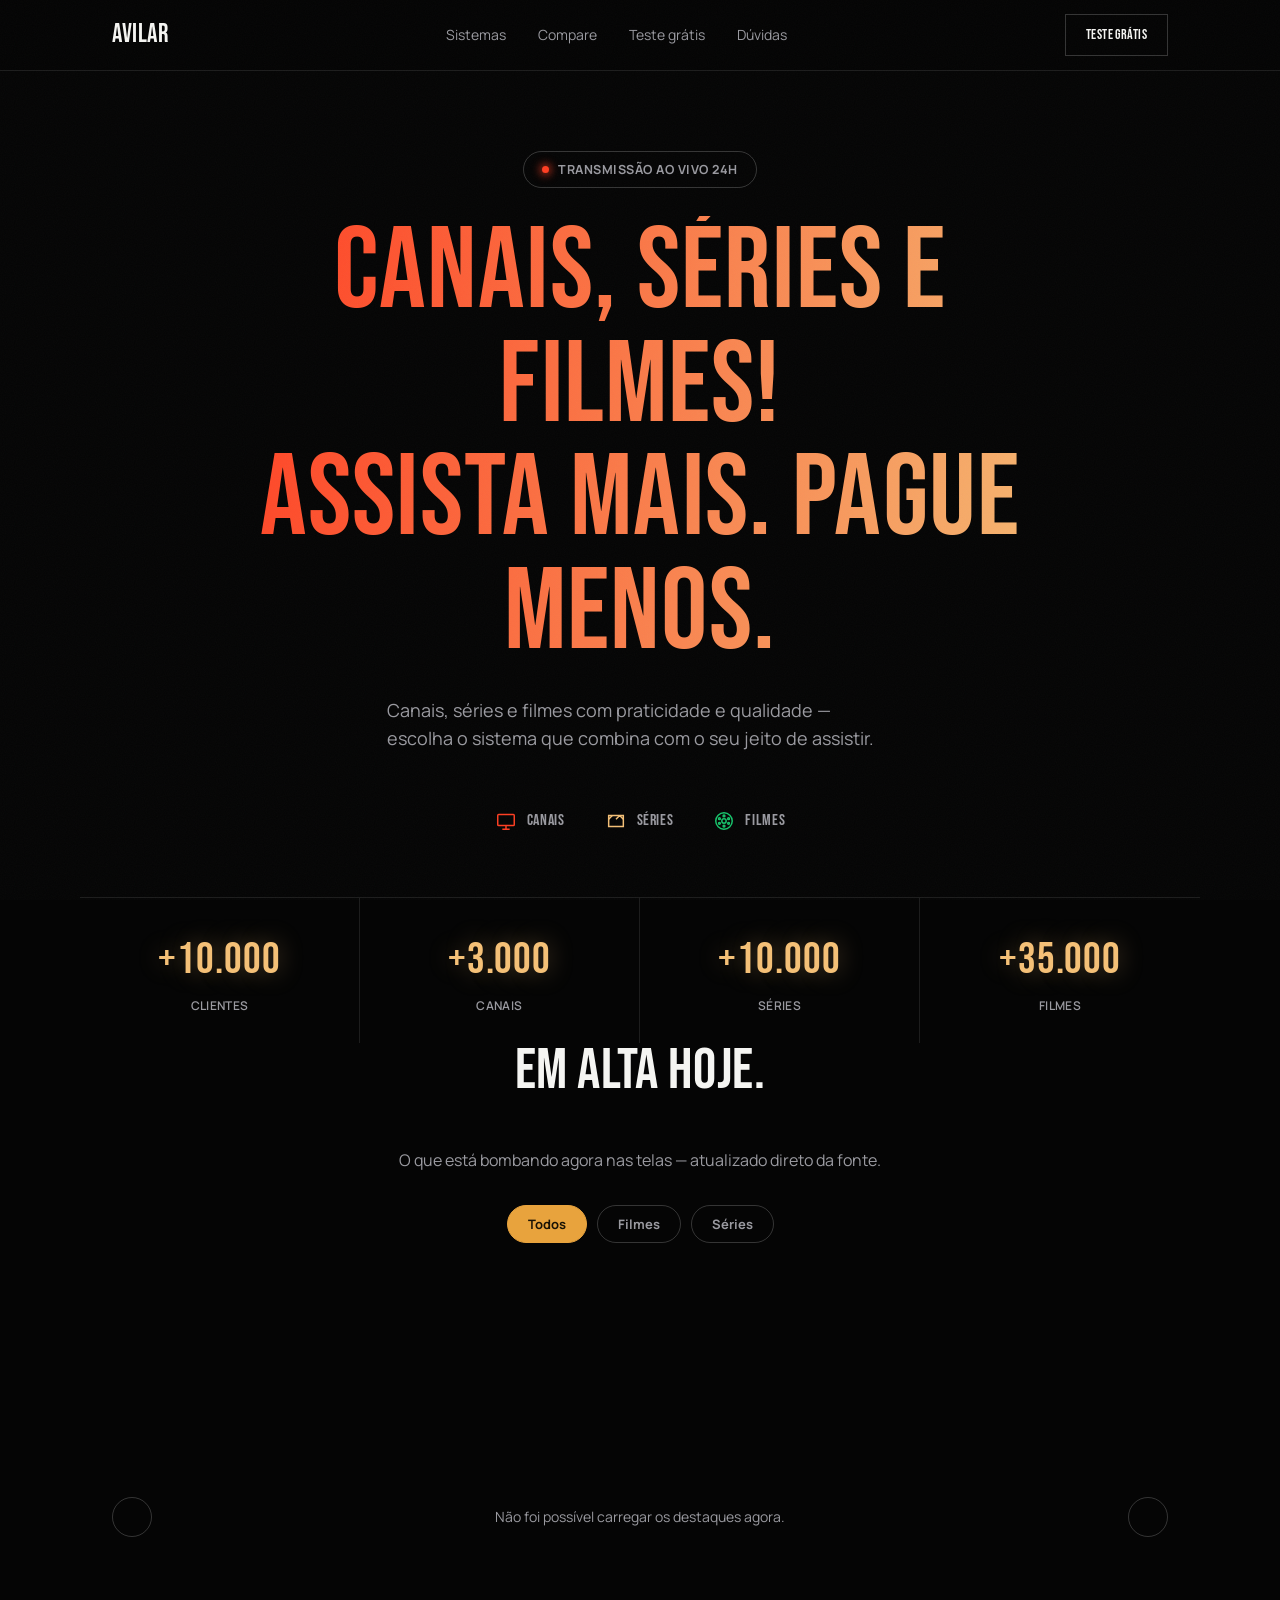
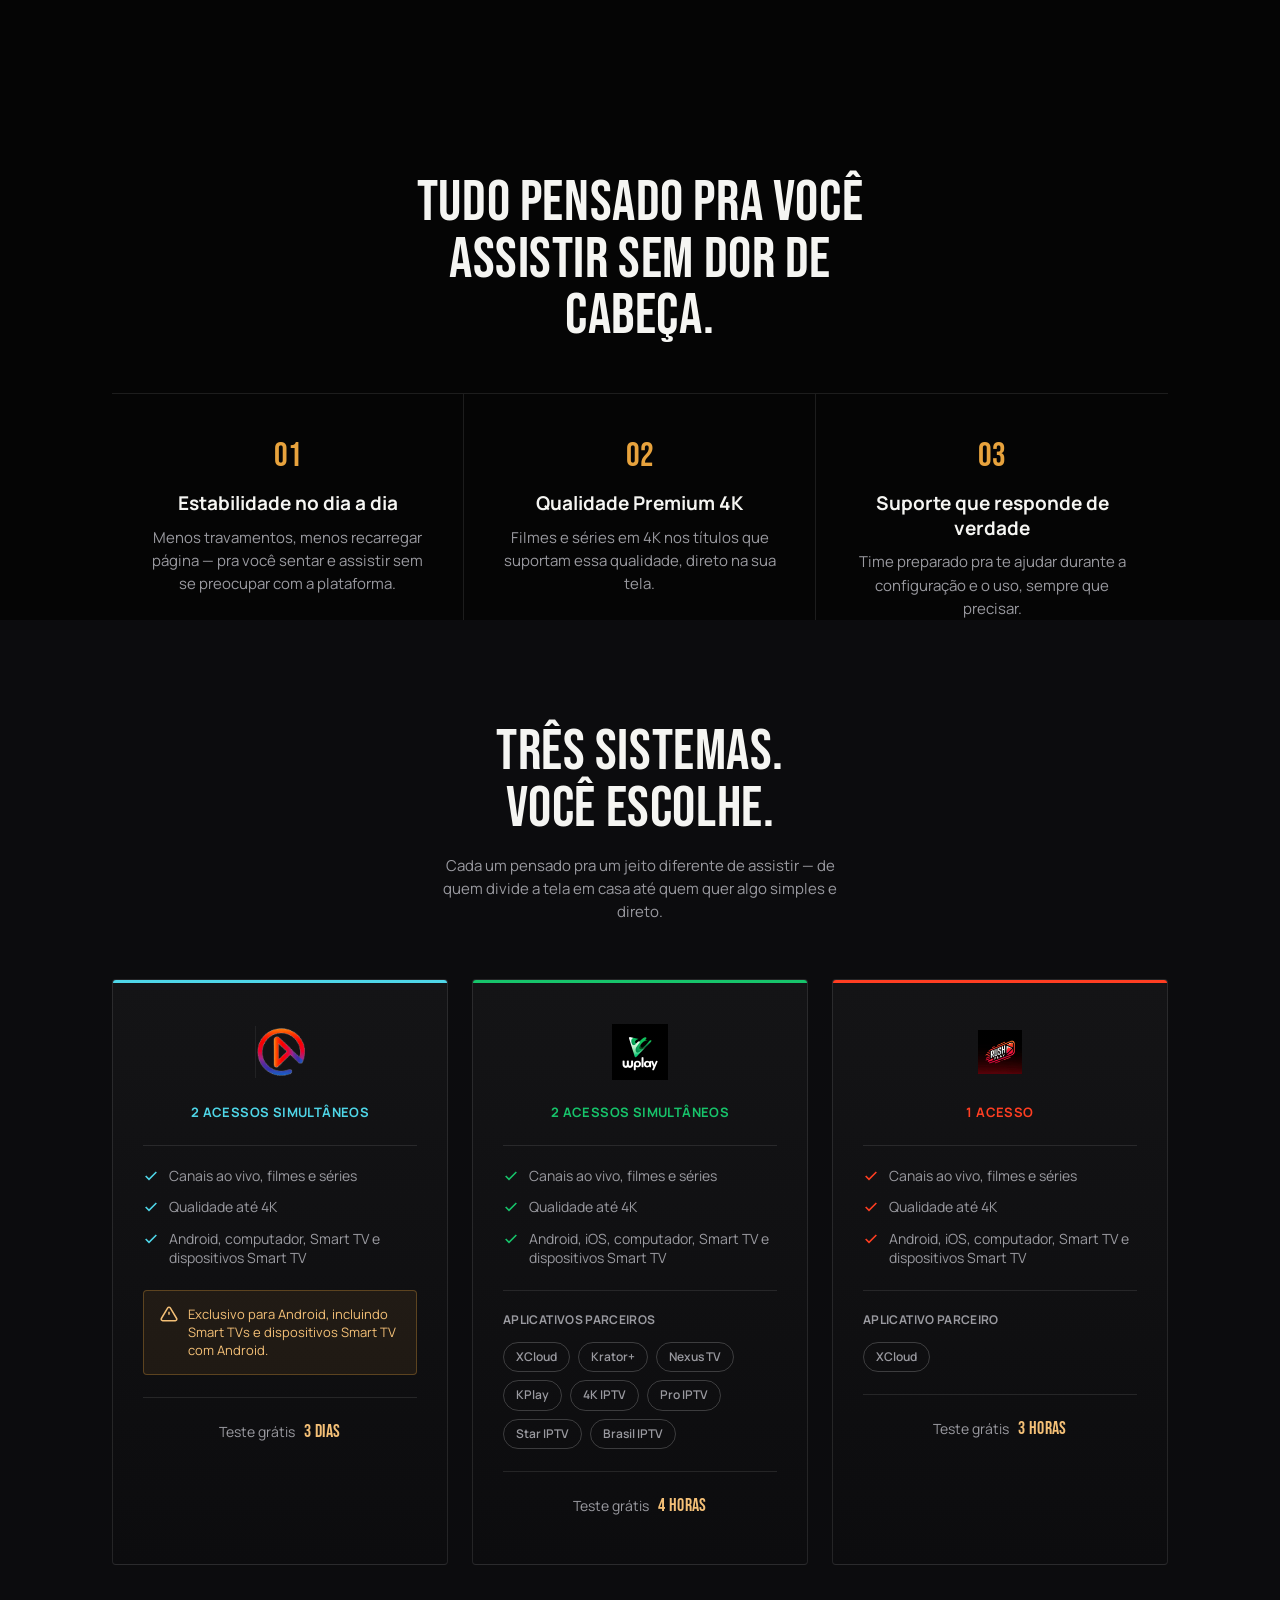
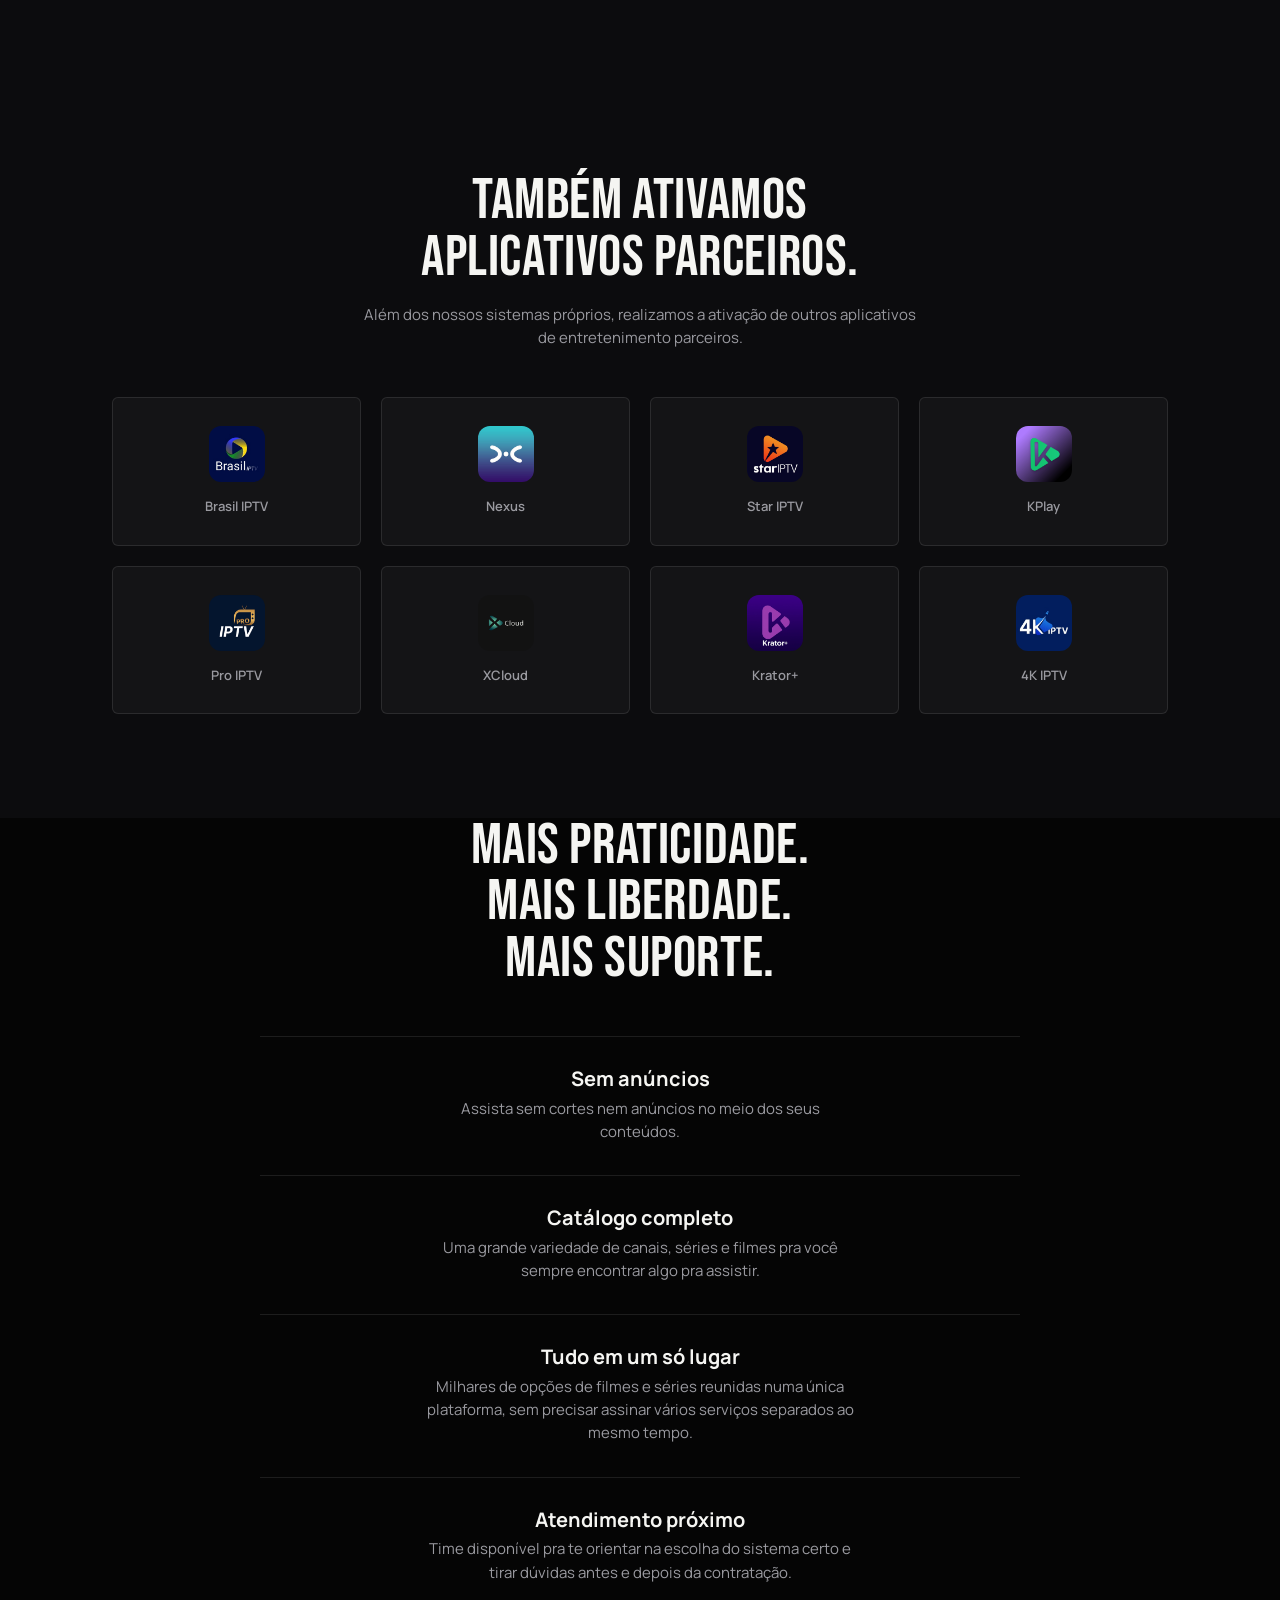
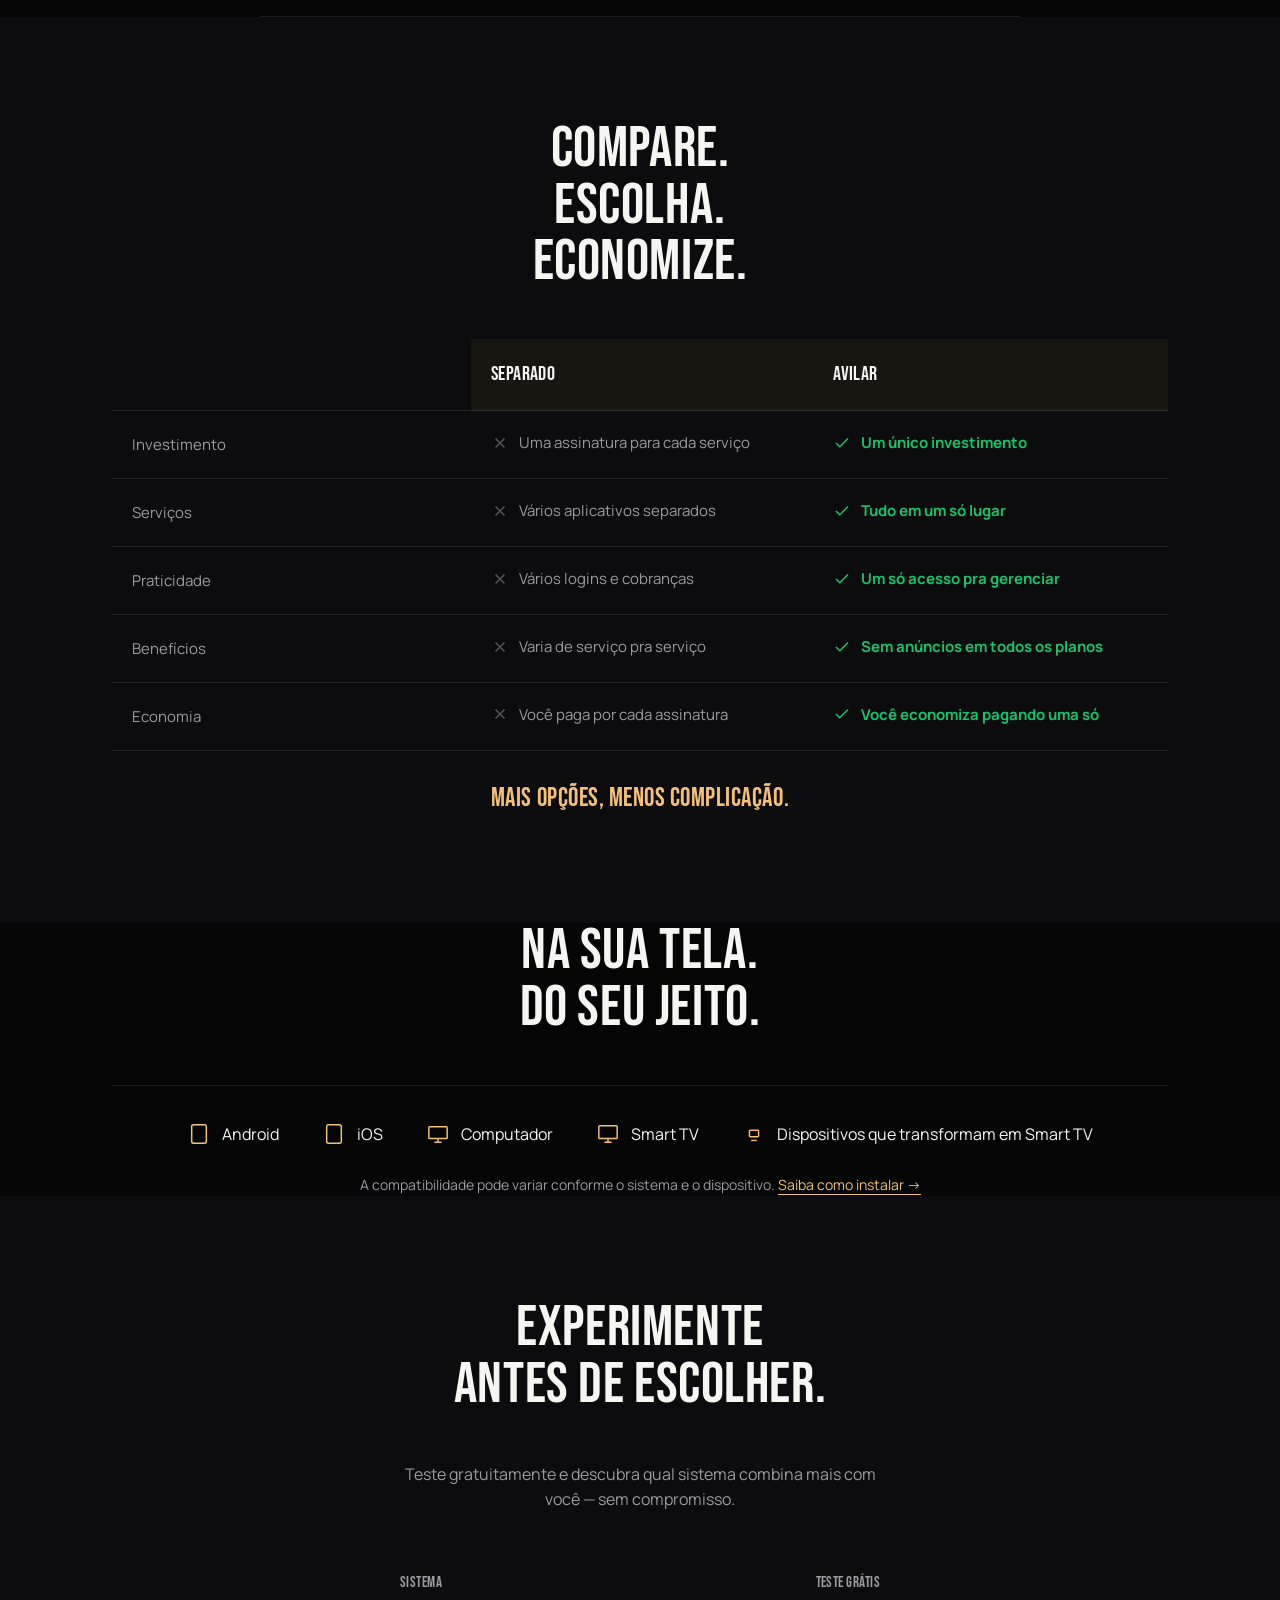
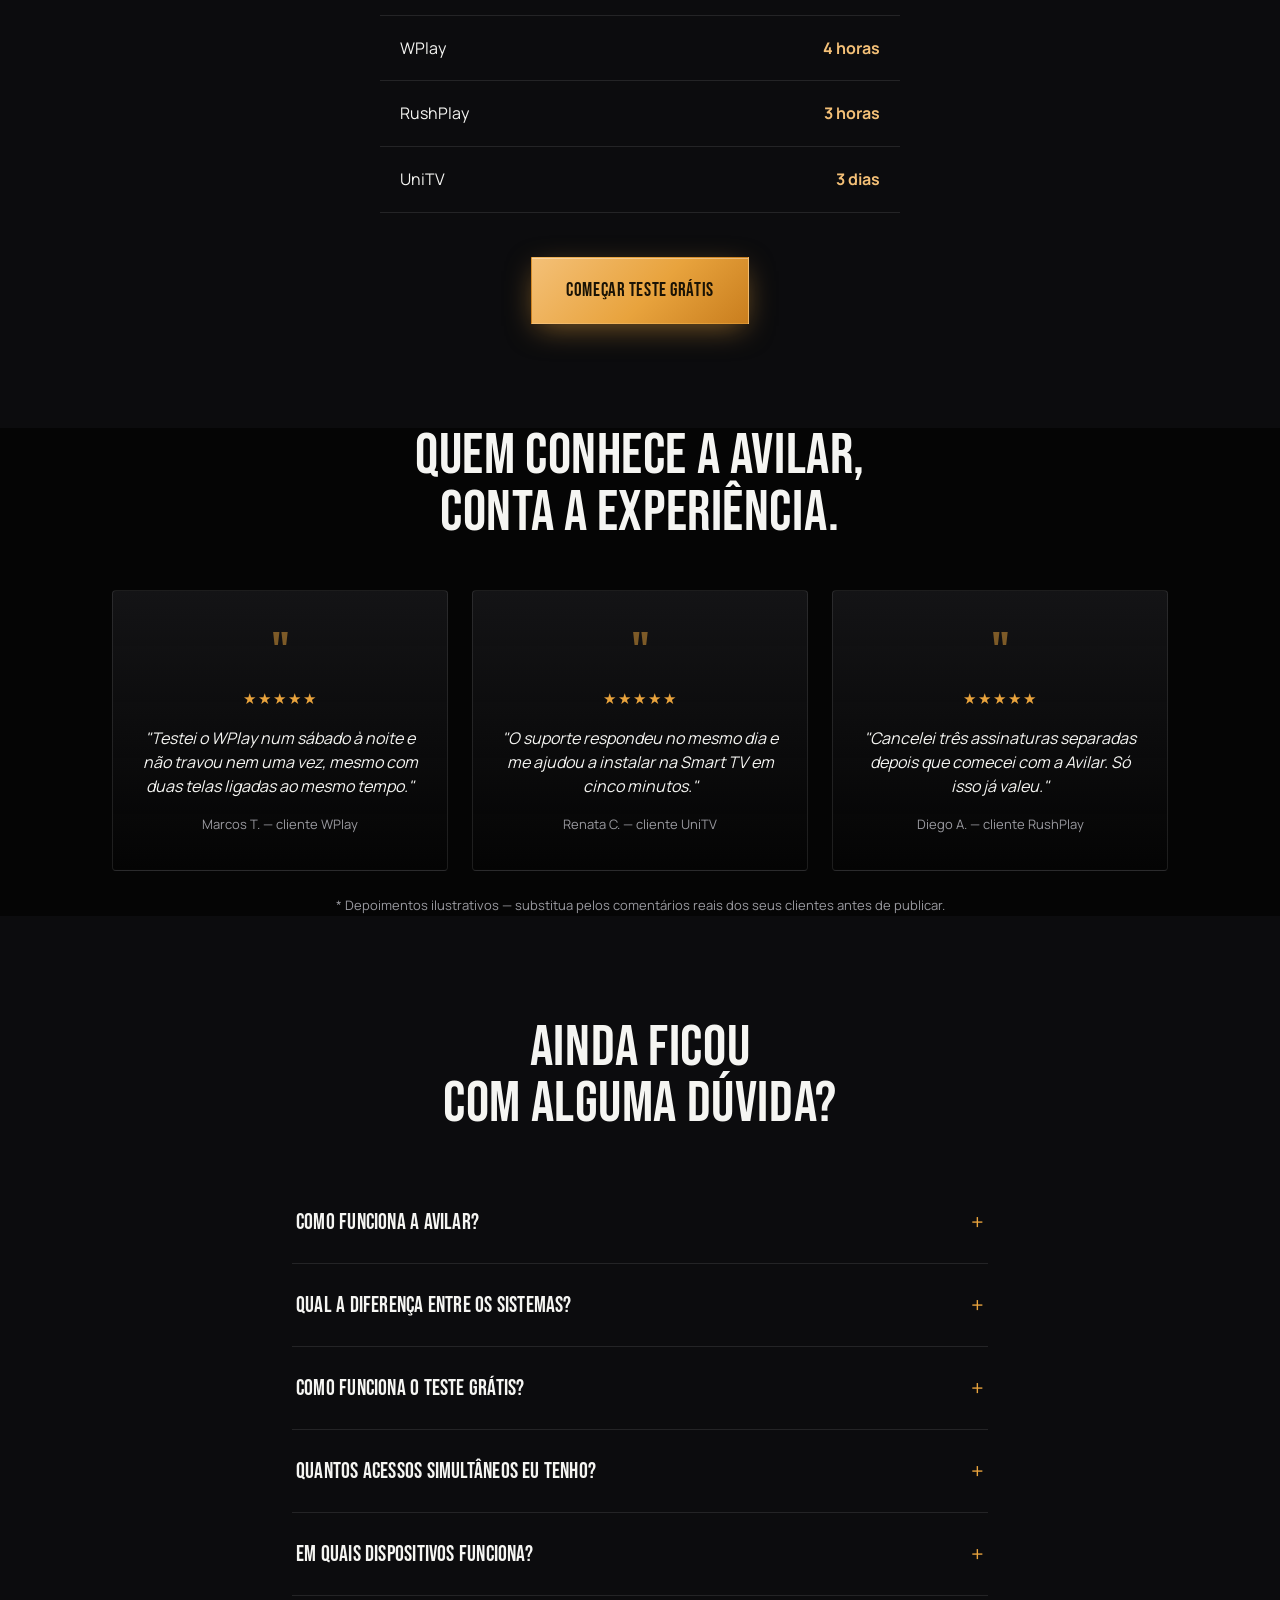
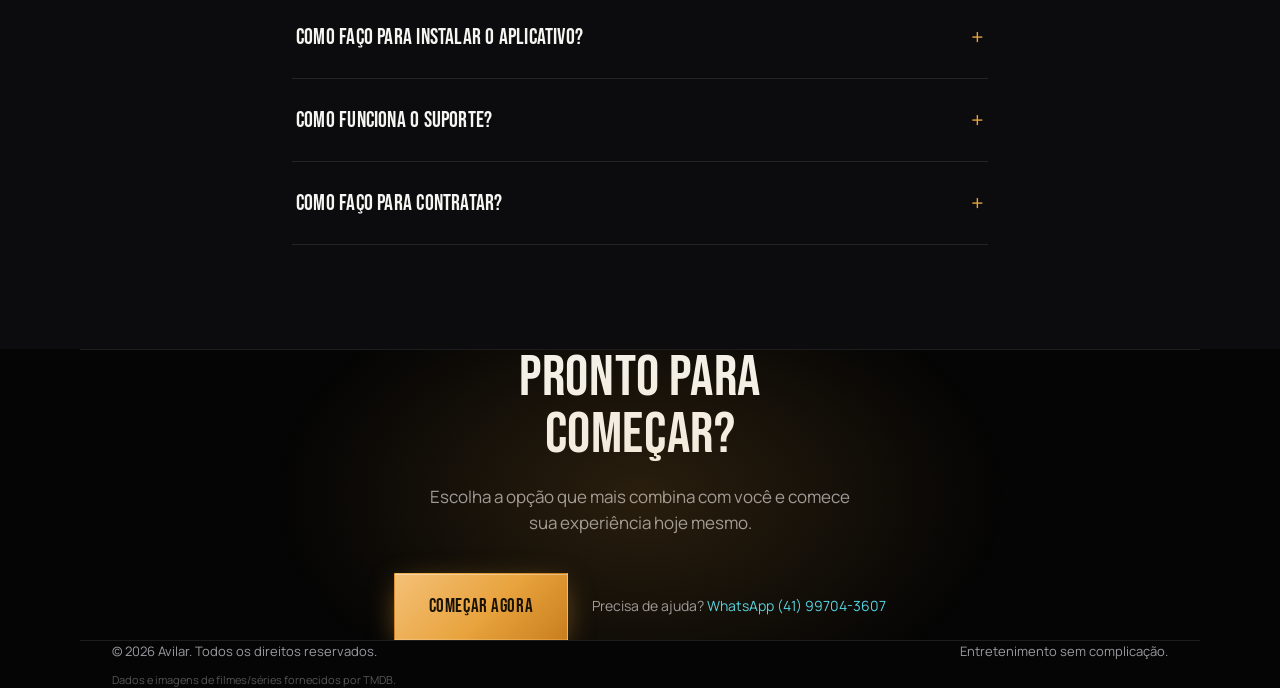
==== commit 94a62311: "Add files via upload" ====
--- a/index.html
+++ b/index.html
@@ -58,6 +58,12 @@
 <section class="wrap" id="em-alta">
   <h2 class="reveal">Em alta hoje.</h2>
   <p class="reveal" style="text-align:center;max-width:52ch;margin:0 auto 8px;">O que está bombando agora nas telas — atualizado direto da fonte.</p>
+
+  <div class="cf-filters reveal" id="cfFilters">
+    <button class="cf-filter is-active" data-filter="all">Todos</button>
+    <button class="cf-filter" data-filter="movie">Filmes</button>
+    <button class="cf-filter" data-filter="tv">Séries</button>
+  </div>
 
   <div class="coverflow reveal" id="coverflow">
     <div class="cf-row">
--- a/style.css
+++ b/style.css
@@ -341,6 +341,20 @@
     .partners-grid{grid-template-columns:repeat(2,1fr);}
   }
   /* ---------- Coverflow (Em alta hoje) ---------- */
+  .cf-filters{
+    display:flex;justify-content:center;gap:10px;margin-top:32px;flex-wrap:wrap;
+  }
+  .cf-filter{
+    font-family:var(--sans);font-size:13px;font-weight:700;
+    padding:9px 20px;border-radius:100px;
+    background:transparent;border:1px solid var(--line-strong);
+    color:var(--text-muted);cursor:pointer;
+    transition:border-color 0.2s ease, color 0.2s ease, background 0.2s ease;
+  }
+  .cf-filter:hover{color:var(--text);border-color:var(--gold-soft);}
+  .cf-filter.is-active{
+    background:var(--gold);border-color:var(--gold);color:#1A1305;
+  }
   .coverflow{
     position:relative;
     display:flex;flex-direction:column;align-items:center;
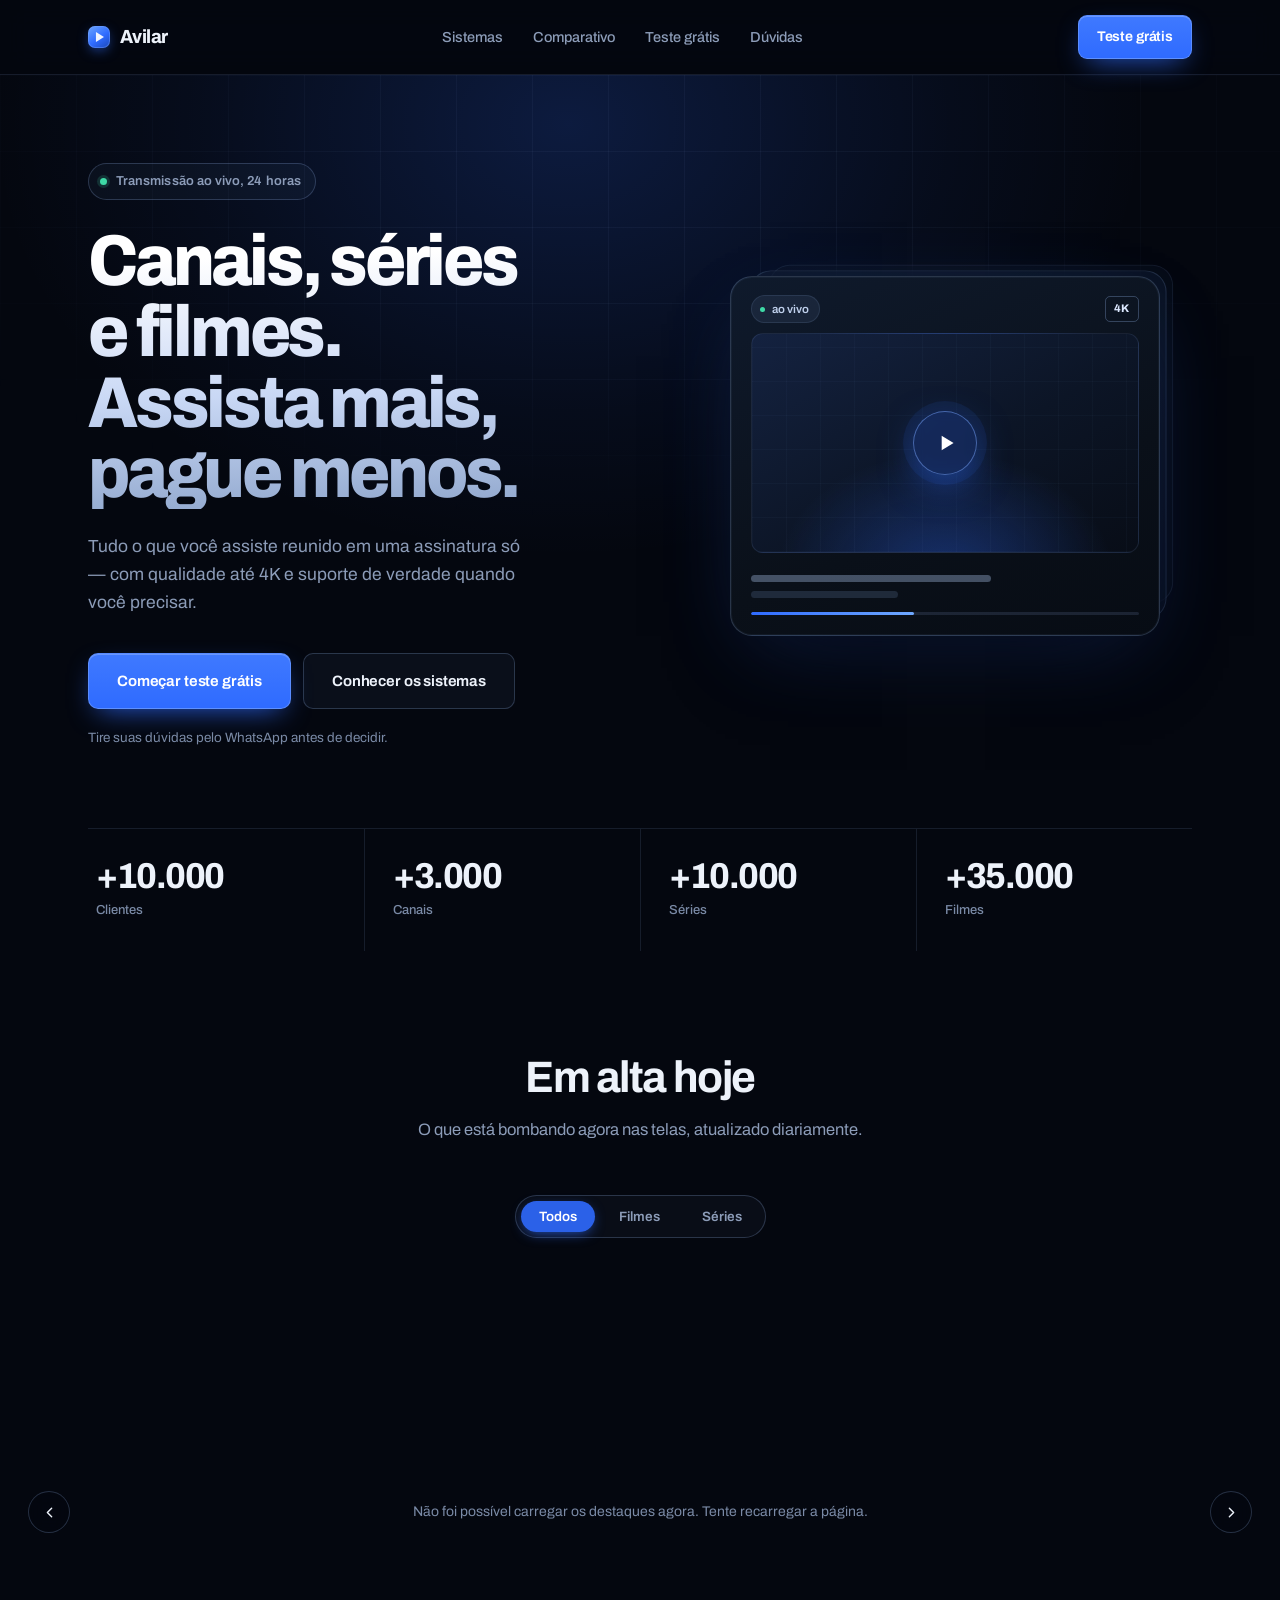
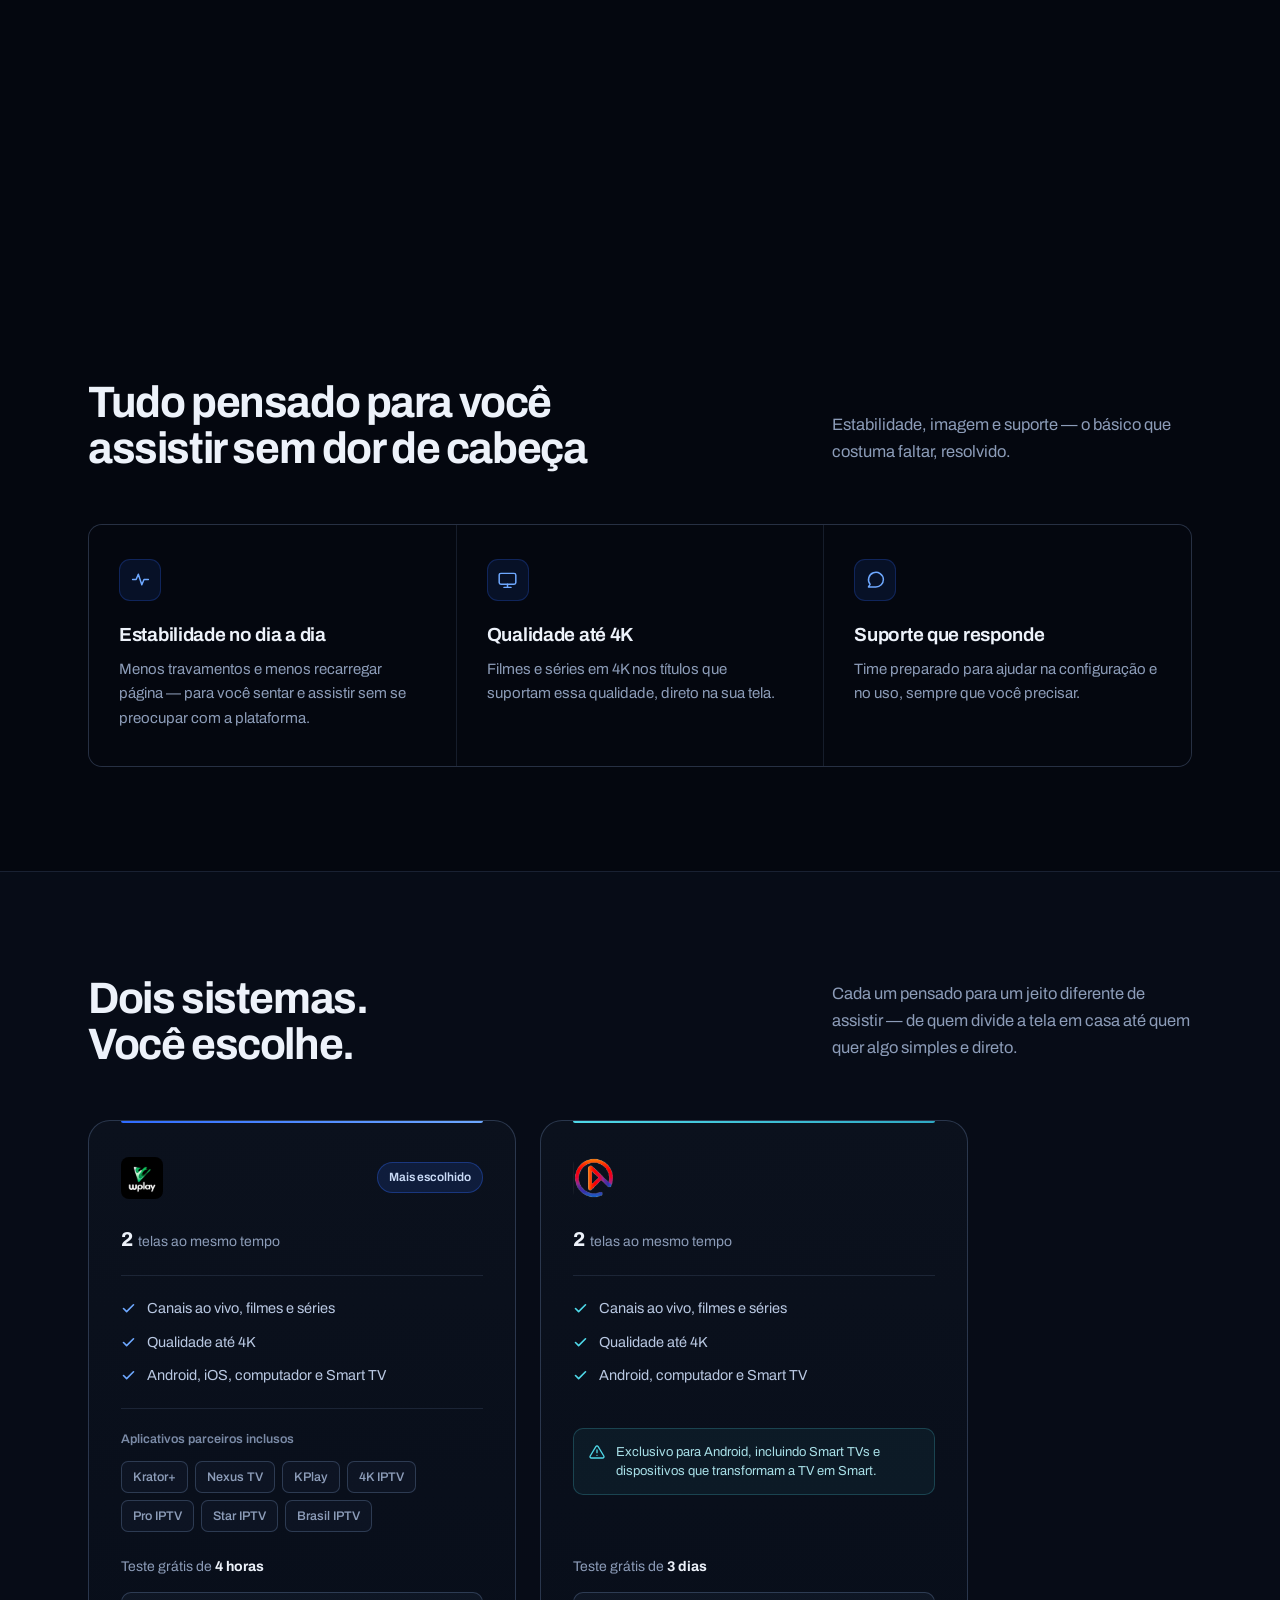
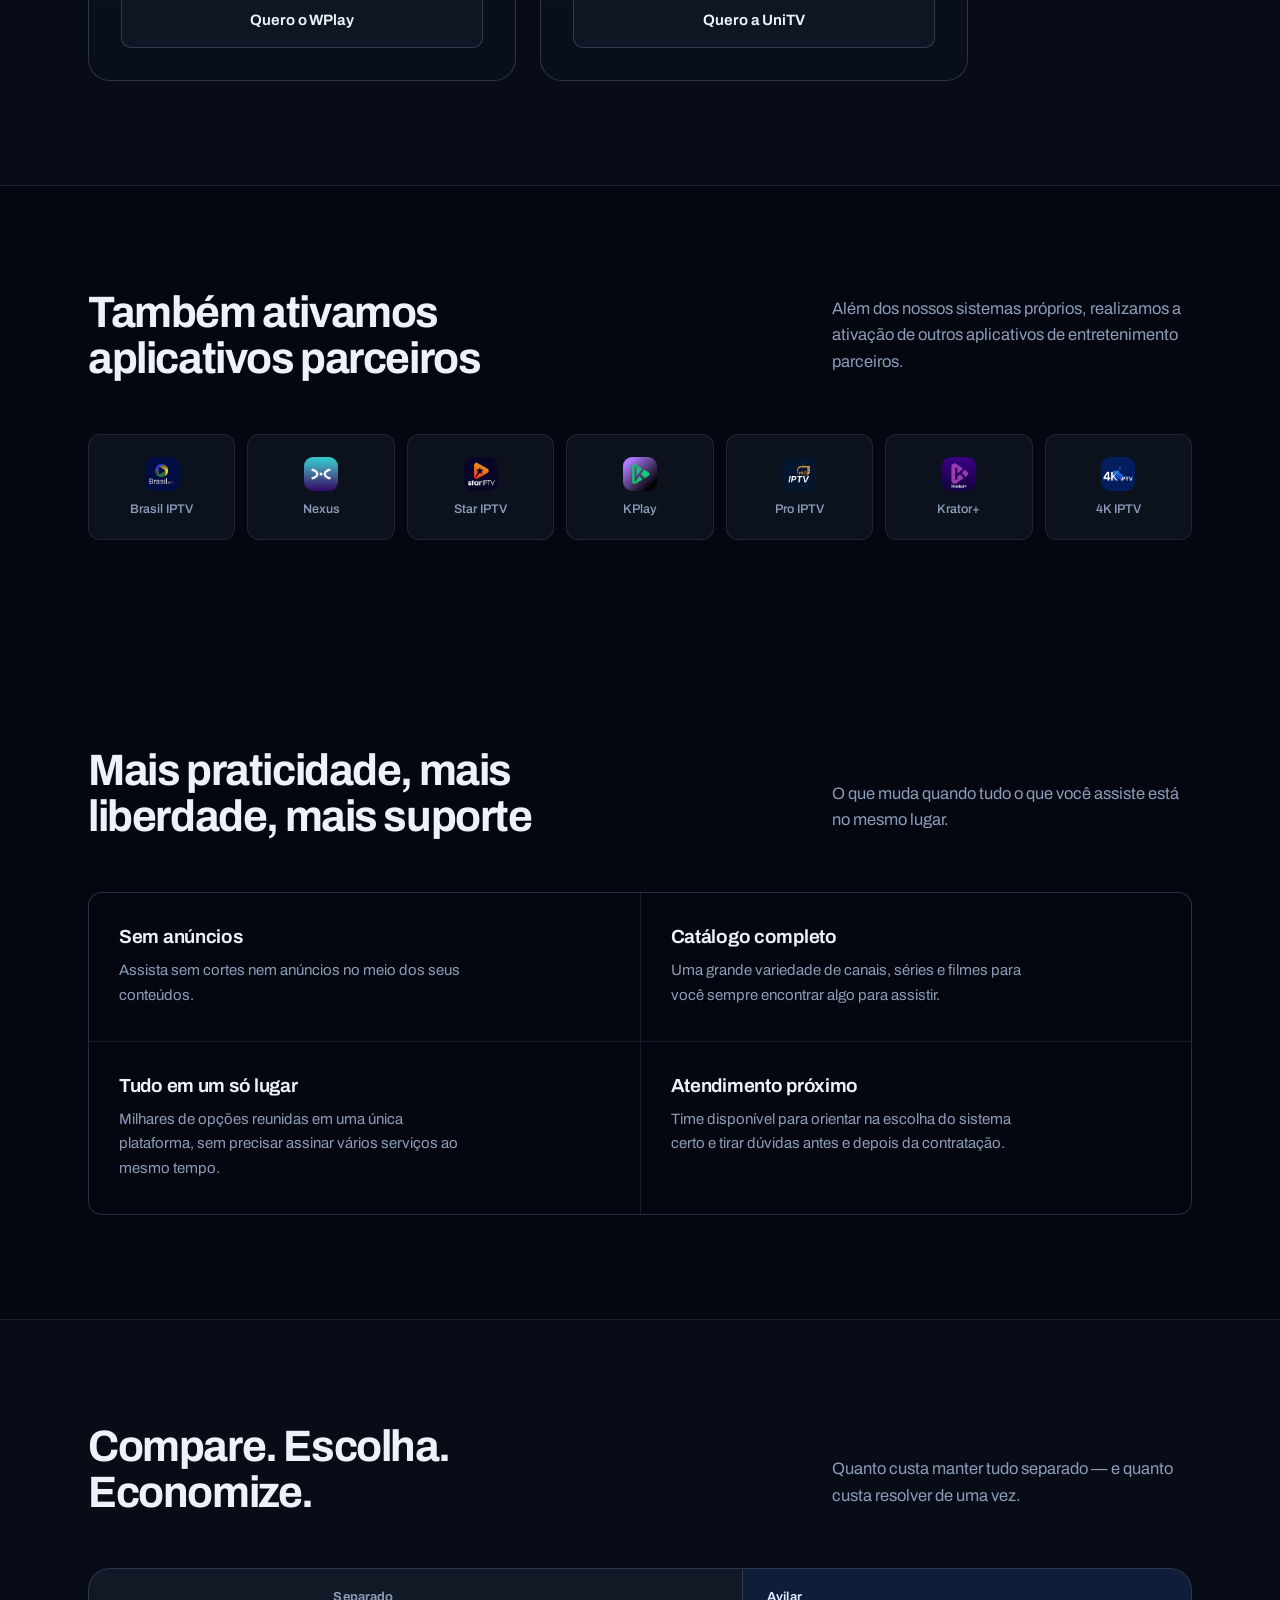
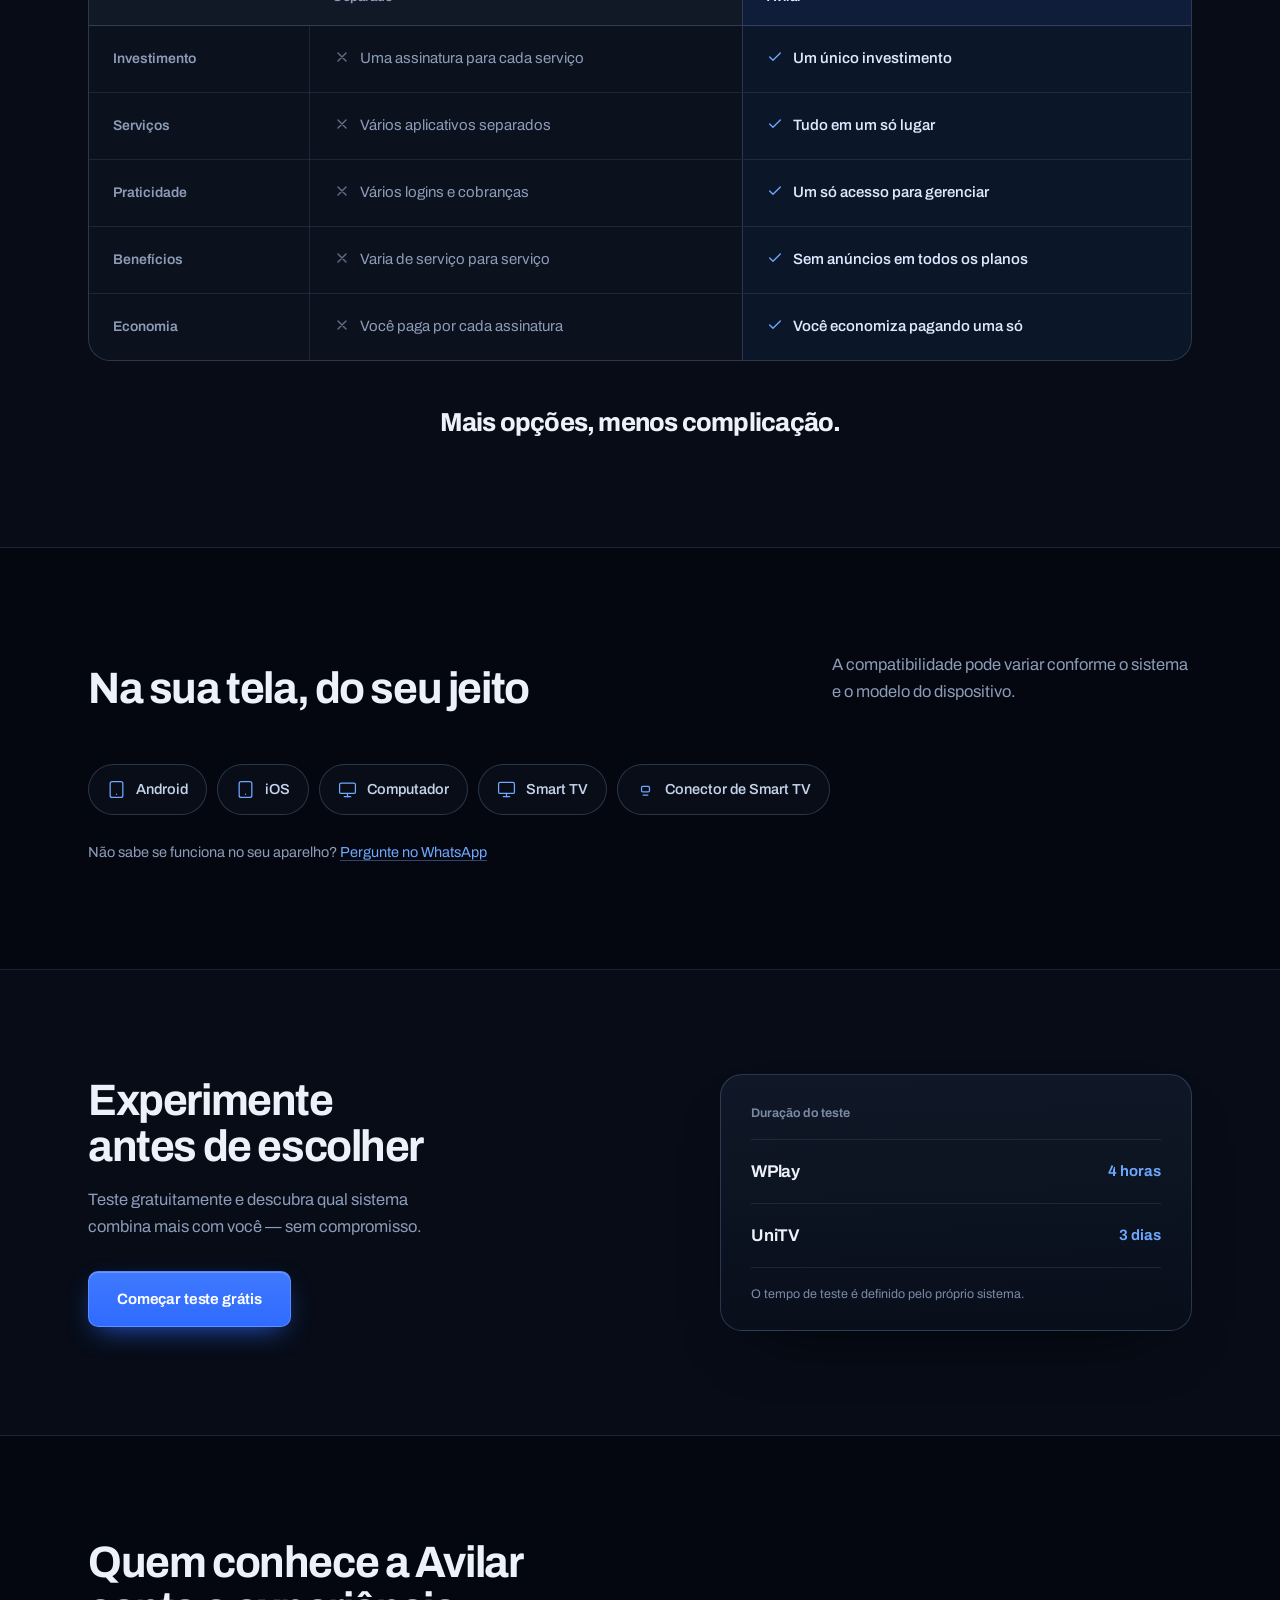
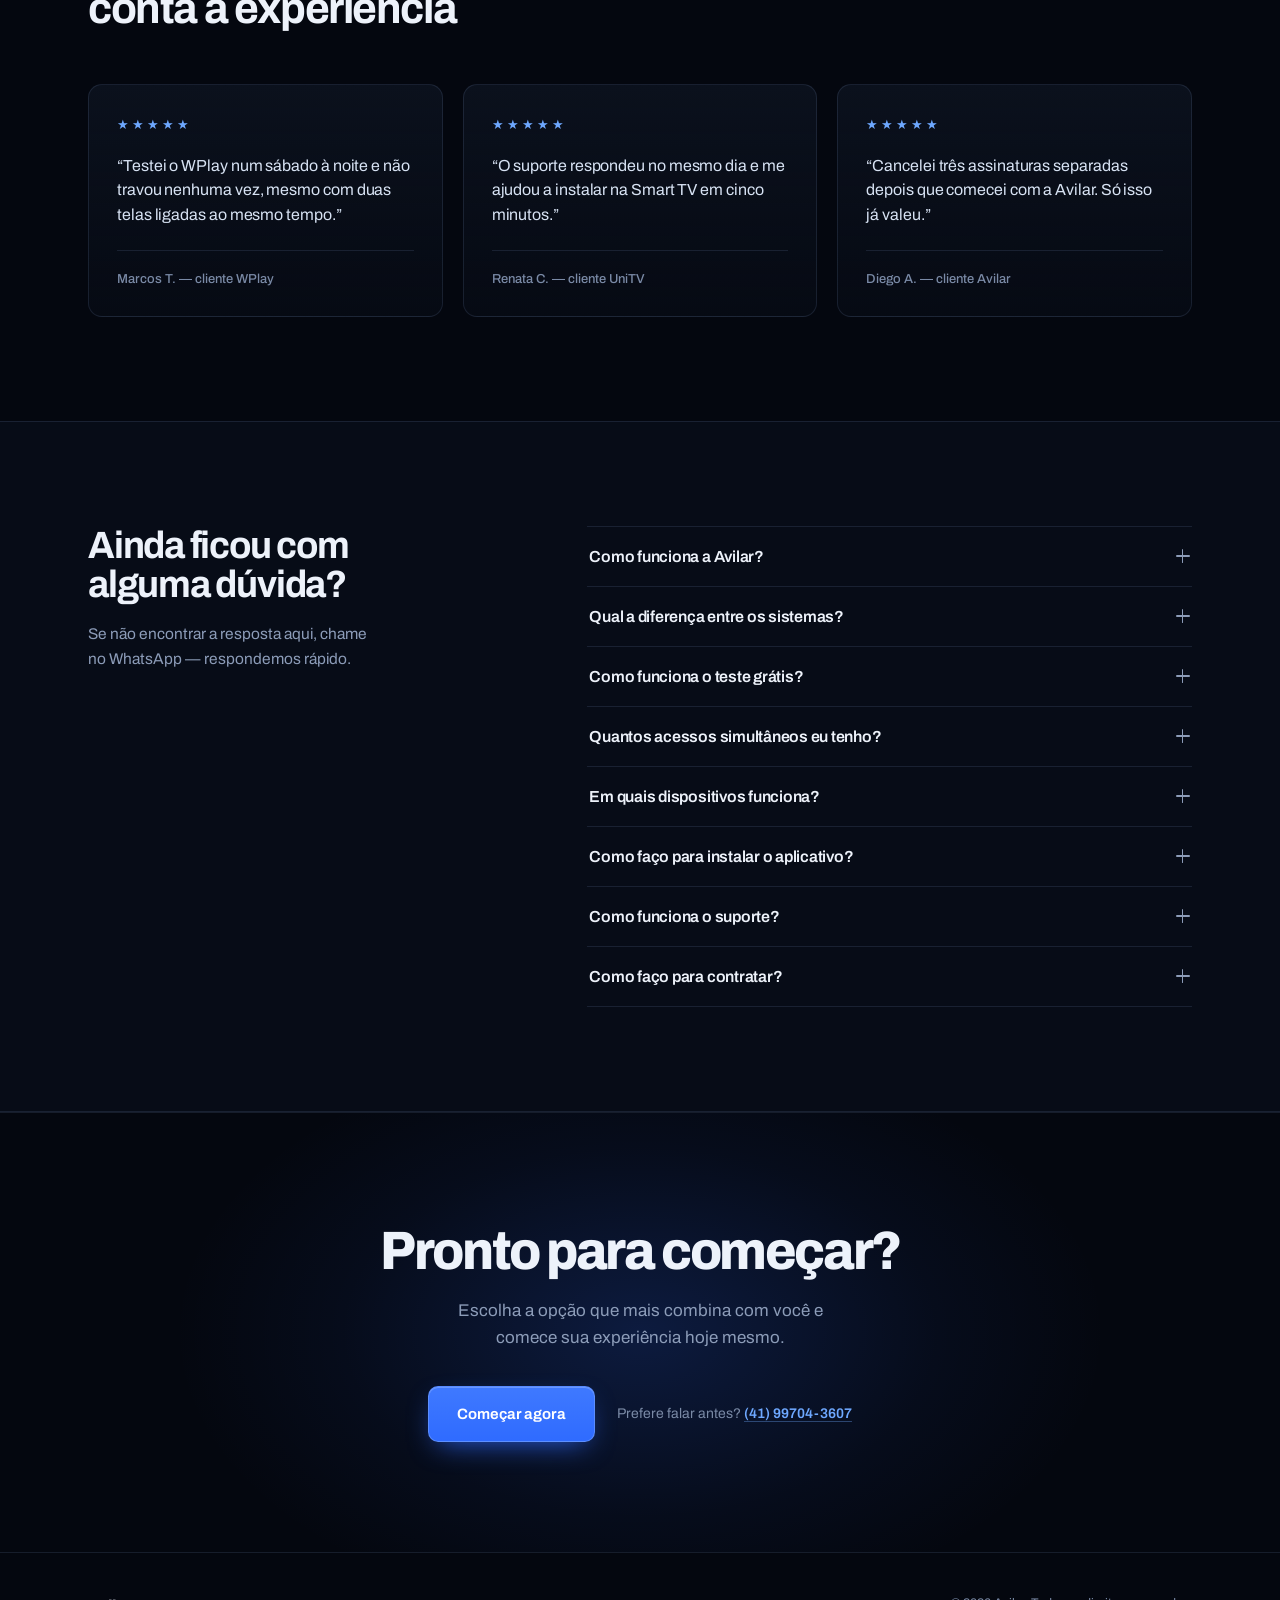
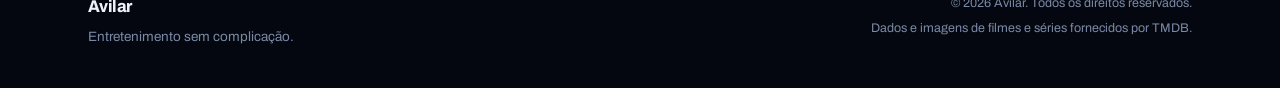
==== commit 7b4abb99: "Add files via upload" ====
--- a/index.html
+++ b/index.html
@@ -3,373 +3,533 @@
 <head>
 <meta charset="UTF-8">
 <meta name="viewport" content="width=device-width, initial-scale=1.0">
-<title>Avilar — Mais entretenimento. Mais opções. Um só lugar.</title>
+<title>Avilar — Canais, séries e filmes em um só lugar</title>
+<meta name="description" content="Canais ao vivo, séries e filmes em um só lugar. Escolha o sistema que combina com você e comece com teste grátis.">
+<meta name="theme-color" content="#04070F">
 <link rel="preconnect" href="https://fonts.googleapis.com">
 <link rel="preconnect" href="https://fonts.gstatic.com" crossorigin>
-<link href="https://fonts.googleapis.com/css2?family=Bebas+Neue&family=Manrope:wght@400;500;600;700;800&display=swap" rel="stylesheet">
-
+<link href="https://fonts.googleapis.com/css2?family=Archivo:wdth,wght@62..125,400..900&display=swap" rel="stylesheet">
 <link rel="stylesheet" href="style.css">
 </head>
 <body>
 
-<header>
+<header class="site-header">
   <div class="nav">
-    <a class="nav-logo-text" href="#">Avilar</a>
-    <nav class="nav-links">
+    <a class="brand" href="#top">
+      <span class="brand-mark" aria-hidden="true"></span>
+      <span class="brand-name">Avilar</span>
+    </a>
+
+    <nav class="nav-links" aria-label="Navegação principal">
       <a href="#sistemas">Sistemas</a>
-      <a href="#comparar">Compare</a>
+      <a href="#comparar">Comparativo</a>
       <a href="#teste">Teste grátis</a>
       <a href="#faq">Dúvidas</a>
     </nav>
-    <a href="#teste" class="btn btn-ghost" style="padding:9px 20px;font-size:14px;">Teste grátis</a>
+
+    <a href="#teste" class="btn btn-primary btn-sm">Teste grátis</a>
   </div>
 </header>
 
-<!-- HERO -->
-<section class="hero wrap">
-  <div class="live-badge"><span class="dot"></span>TRANSMISSÃO AO VIVO 24H</div>
-  <h1>Canais, Séries e Filmes!<br>Assista mais. Pague menos.</h1>
-  <p class="sub">Canais, séries e filmes com praticidade e qualidade — escolha o sistema que combina com o seu jeito de assistir.</p>
-
-  <div class="content-types">
-    <div class="content-type canais">
-      <svg viewBox="0 0 24 24" fill="none" stroke-width="1.6"><rect x="3" y="5" width="18" height="12" rx="1"/><path d="M8 21h8M12 17v4"/></svg>
-      Canais
-    </div>
-    <div class="content-type series">
-      <svg viewBox="0 0 24 24" fill="none" stroke-width="1.6"><path d="M4 6h16v12H4z"/><path d="M4 10l4-4M12 10l4-4M20 10l-4-4"/></svg>
-      Séries
-    </div>
-    <div class="content-type filmes">
-      <svg viewBox="0 0 24 24" fill="none" stroke-width="1.6"><circle cx="12" cy="12" r="9"/><circle cx="12" cy="12" r="2.4"/><circle cx="12" cy="6.5" r="1"/><circle cx="17" cy="9.5" r="1"/><circle cx="17" cy="14.5" r="1"/><circle cx="12" cy="17.5" r="1"/><circle cx="7" cy="14.5" r="1"/><circle cx="7" cy="9.5" r="1"/></svg>
-      Filmes
+<main id="top">
+
+  <!-- HERO -->
+  <section class="hero">
+    <div class="hero-grid wrap">
+      <div class="hero-copy">
+        <p class="live"><span class="live-dot"></span>Transmissão ao vivo, 24 horas</p>
+
+        <h1>Canais, séries e filmes.<br>Assista mais, pague menos.</h1>
+
+        <p class="hero-sub">Tudo o que você assiste reunido em uma assinatura só — com qualidade até 4K e suporte de verdade quando você precisar.</p>
+
+        <div class="hero-cta">
+          <a href="https://wa.me/5541997043607?text=Ol%C3%A1!%20Quero%20come%C3%A7ar%20meu%20teste%20gr%C3%A1tis%20na%20Avilar." class="btn btn-primary">Começar teste grátis</a>
+          <a href="#sistemas" class="btn btn-line">Conhecer os sistemas</a>
+        </div>
+
+        <p class="hero-note">Tire suas dúvidas pelo WhatsApp antes de decidir.</p>
+      </div>
+
+      <div class="hero-art" aria-hidden="true">
+        <div class="art-stack">
+          <div class="art-frame art-back"></div>
+          <div class="art-frame art-mid"></div>
+          <div class="art-main">
+            <div class="art-top">
+              <span class="art-live"><span class="art-dot"></span>ao vivo</span>
+              <span class="art-tag">4K</span>
+            </div>
+
+            <div class="art-stage">
+              <span class="art-play">
+                <svg viewBox="0 0 24 24" fill="currentColor"><path d="M8 5.2v13.6L19 12z"/></svg>
+              </span>
+            </div>
+
+            <div class="art-bottom">
+              <span class="art-line art-line-lg"></span>
+              <span class="art-line art-line-sm"></span>
+              <span class="art-progress"><i></i></span>
+            </div>
+          </div>
+        </div>
+      </div>
+    </div>
+
+    <div class="wrap">
+      <div class="statbar">
+        <div class="stat-item"><span class="stat-num">+10.000</span><span class="stat-label">Clientes</span></div>
+        <div class="stat-item"><span class="stat-num">+3.000</span><span class="stat-label">Canais</span></div>
+        <div class="stat-item"><span class="stat-num">+10.000</span><span class="stat-label">Séries</span></div>
+        <div class="stat-item"><span class="stat-num">+35.000</span><span class="stat-label">Filmes</span></div>
+      </div>
+    </div>
+  </section>
+
+  <!-- EM ALTA HOJE -->
+  <section id="em-alta" class="section">
+    <div class="wrap">
+      <div class="head head-center">
+        <h2>Em alta hoje</h2>
+        <p>O que está bombando agora nas telas, atualizado diariamente.</p>
+      </div>
+    </div>
+
+    <div class="wrap-wide">
+      <div class="cf-filters" id="cfFilters">
+        <button class="cf-filter is-active" data-filter="all">Todos</button>
+        <button class="cf-filter" data-filter="movie">Filmes</button>
+        <button class="cf-filter" data-filter="tv">Séries</button>
+      </div>
+
+      <div class="coverflow">
+        <div class="cf-row">
+          <button class="cf-arrow cf-prev" id="cfPrev" aria-label="Anterior">
+            <svg viewBox="0 0 24 24" fill="none" stroke-width="2"><path d="M15 18l-6-6 6-6"/></svg>
+          </button>
+          <div class="cf-stage" id="cfStage">
+            <div class="cf-loading" id="cfLoading">Carregando os destaques de hoje…</div>
+          </div>
+          <button class="cf-arrow cf-next" id="cfNext" aria-label="Próximo">
+            <svg viewBox="0 0 24 24" fill="none" stroke-width="2"><path d="M9 18l6-6-6-6"/></svg>
+          </button>
+        </div>
+        <div class="cf-dots" id="cfDots"></div>
+      </div>
+    </div>
+  </section>
+
+  <!-- DESTAQUES -->
+  <section class="section">
+    <div class="wrap">
+      <div class="head head-split">
+        <h2>Tudo pensado para você assistir sem dor de cabeça</h2>
+        <p>Estabilidade, imagem e suporte — o básico que costuma faltar, resolvido.</p>
+      </div>
+
+      <div class="pillars stagger">
+        <article class="pillar">
+          <span class="pillar-icon">
+            <svg viewBox="0 0 24 24" fill="none" stroke="currentColor" stroke-width="1.7"><path d="M3 12h4l2.5-6 4 12 2.5-6h5"/></svg>
+          </span>
+          <h3>Estabilidade no dia a dia</h3>
+          <p>Menos travamentos e menos recarregar página — para você sentar e assistir sem se preocupar com a plataforma.</p>
+        </article>
+
+        <article class="pillar">
+          <span class="pillar-icon">
+            <svg viewBox="0 0 24 24" fill="none" stroke="currentColor" stroke-width="1.7"><rect x="2.5" y="5" width="19" height="12.5" rx="2"/><path d="M8 21h8M12 17.5V21"/></svg>
+          </span>
+          <h3>Qualidade até 4K</h3>
+          <p>Filmes e séries em 4K nos títulos que suportam essa qualidade, direto na sua tela.</p>
+        </article>
+
+        <article class="pillar">
+          <span class="pillar-icon">
+            <svg viewBox="0 0 24 24" fill="none" stroke="currentColor" stroke-width="1.7"><path d="M21 12a8.5 8.5 0 0 1-8.5 8.5H4l1.8-3A8.5 8.5 0 1 1 21 12z"/></svg>
+          </span>
+          <h3>Suporte que responde</h3>
+          <p>Time preparado para ajudar na configuração e no uso, sempre que você precisar.</p>
+        </article>
+      </div>
+    </div>
+  </section>
+
+  <!-- SISTEMAS -->
+  <section class="section band" id="sistemas">
+    <div class="wrap">
+      <div class="head head-split">
+        <h2>Dois sistemas.<br>Você escolhe.</h2>
+        <p>Cada um pensado para um jeito diferente de assistir — de quem divide a tela em casa até quem quer algo simples e direto.</p>
+      </div>
+
+      <div class="systems stagger">
+
+        <article class="system system-wplay">
+          <div class="system-top">
+            <div class="brand-logo">
+              <img src="images/wplay.jpeg" alt="WPlay"
+                   onerror="this.parentElement.classList.add('no-logo'); this.remove();">
+              <span class="brand-word">WPlay</span>
+            </div>
+            <span class="system-badge">Mais escolhido</span>
+          </div>
+
+          <p class="system-access"><strong>2</strong> telas ao mesmo tempo</p>
+
+          <ul class="system-features">
+            <li><svg viewBox="0 0 24 24" fill="none" stroke-width="2.6"><path d="M20 6L9 17l-5-5"/></svg>Canais ao vivo, filmes e séries</li>
+            <li><svg viewBox="0 0 24 24" fill="none" stroke-width="2.6"><path d="M20 6L9 17l-5-5"/></svg>Qualidade até 4K</li>
+            <li><svg viewBox="0 0 24 24" fill="none" stroke-width="2.6"><path d="M20 6L9 17l-5-5"/></svg>Android, iOS, computador e Smart TV</li>
+          </ul>
+
+          <div class="system-block">
+            <span class="block-label">Aplicativos parceiros inclusos</span>
+            <div class="chips">
+              <span>Krator+</span><span>Nexus TV</span><span>KPlay</span><span>4K IPTV</span>
+              <span>Pro IPTV</span><span>Star IPTV</span><span>Brasil IPTV</span>
+            </div>
+          </div>
+
+          <div class="system-foot">
+            <p class="trial-line">Teste grátis de <strong>4 horas</strong></p>
+            <a href="https://wa.me/5541997043607?text=Ol%C3%A1!%20Quero%20saber%20mais%20sobre%20o%20WPlay." class="btn btn-line btn-block">Quero o WPlay</a>
+          </div>
+        </article>
+
+        <article class="system system-unitv">
+          <div class="system-top">
+            <div class="brand-logo">
+              <img src="images/unitv.png" alt="UniTV"
+                   onerror="this.parentElement.classList.add('no-logo'); this.remove();">
+              <span class="brand-word">UniTV</span>
+            </div>
+          </div>
+
+          <p class="system-access"><strong>2</strong> telas ao mesmo tempo</p>
+
+          <ul class="system-features">
+            <li><svg viewBox="0 0 24 24" fill="none" stroke-width="2.6"><path d="M20 6L9 17l-5-5"/></svg>Canais ao vivo, filmes e séries</li>
+            <li><svg viewBox="0 0 24 24" fill="none" stroke-width="2.6"><path d="M20 6L9 17l-5-5"/></svg>Qualidade até 4K</li>
+            <li><svg viewBox="0 0 24 24" fill="none" stroke-width="2.6"><path d="M20 6L9 17l-5-5"/></svg>Android, computador e Smart TV</li>
+          </ul>
+
+          <div class="system-note">
+            <svg viewBox="0 0 24 24" fill="none" stroke-width="2"><path d="M12 9v4M12 17h.01M10.29 3.86L1.82 18a2 2 0 001.71 3h16.94a2 2 0 001.71-3L13.71 3.86a2 2 0 00-3.42 0z"/></svg>
+            <span>Exclusivo para Android, incluindo Smart TVs e dispositivos que transformam a TV em Smart.</span>
+          </div>
+
+          <div class="system-foot">
+            <p class="trial-line">Teste grátis de <strong>3 dias</strong></p>
+            <a href="https://wa.me/5541997043607?text=Ol%C3%A1!%20Quero%20saber%20mais%20sobre%20a%20UniTV." class="btn btn-line btn-block">Quero a UniTV</a>
+          </div>
+        </article>
+
+      </div>
+    </div>
+  </section>
+
+  <!-- APLICATIVOS PARCEIROS -->
+  <section class="section" id="parceiros">
+    <div class="wrap">
+      <div class="head head-split">
+        <h2>Também ativamos aplicativos parceiros</h2>
+        <p>Além dos nossos sistemas próprios, realizamos a ativação de outros aplicativos de entretenimento parceiros.</p>
+      </div>
+
+      <div class="partner-strip stagger">
+        <div class="partner-chip">
+          <img src="images/partners/brasil-iptv.png" alt="Brasil IPTV" onerror="this.remove();">
+          <span class="p-mark" aria-hidden="true">B</span>
+          <span class="p-name">Brasil IPTV</span>
+        </div>
+        <div class="partner-chip">
+          <img src="images/partners/nexus.png" alt="Nexus" onerror="this.remove();">
+          <span class="p-mark" aria-hidden="true">N</span>
+          <span class="p-name">Nexus</span>
+        </div>
+        <div class="partner-chip">
+          <img src="images/partners/star-iptv.png" alt="Star IPTV" onerror="this.remove();">
+          <span class="p-mark" aria-hidden="true">S</span>
+          <span class="p-name">Star IPTV</span>
+        </div>
+        <div class="partner-chip">
+          <img src="images/partners/kplay.png" alt="KPlay" onerror="this.remove();">
+          <span class="p-mark" aria-hidden="true">K</span>
+          <span class="p-name">KPlay</span>
+        </div>
+        <div class="partner-chip">
+          <img src="images/partners/pro-iptv.png" alt="Pro IPTV" onerror="this.remove();">
+          <span class="p-mark" aria-hidden="true">P</span>
+          <span class="p-name">Pro IPTV</span>
+        </div>
+        <div class="partner-chip">
+          <img src="images/partners/krator.png" alt="Krator+" onerror="this.remove();">
+          <span class="p-mark" aria-hidden="true">K</span>
+          <span class="p-name">Krator+</span>
+        </div>
+        <div class="partner-chip">
+          <img src="images/partners/4k-iptv.png" alt="4K IPTV" onerror="this.remove();">
+          <span class="p-mark" aria-hidden="true">4</span>
+          <span class="p-name">4K IPTV</span>
+        </div>
+      </div>
+    </div>
+  </section>
+
+  <!-- DIFERENCIAIS -->
+  <section class="section">
+    <div class="wrap">
+      <div class="head head-split">
+        <h2>Mais praticidade, mais liberdade, mais suporte</h2>
+        <p>O que muda quando tudo o que você assiste está no mesmo lugar.</p>
+      </div>
+
+      <div class="diff-grid stagger">
+        <div class="diff-item">
+          <h3>Sem anúncios</h3>
+          <p>Assista sem cortes nem anúncios no meio dos seus conteúdos.</p>
+        </div>
+        <div class="diff-item">
+          <h3>Catálogo completo</h3>
+          <p>Uma grande variedade de canais, séries e filmes para você sempre encontrar algo para assistir.</p>
+        </div>
+        <div class="diff-item">
+          <h3>Tudo em um só lugar</h3>
+          <p>Milhares de opções reunidas em uma única plataforma, sem precisar assinar vários serviços ao mesmo tempo.</p>
+        </div>
+        <div class="diff-item">
+          <h3>Atendimento próximo</h3>
+          <p>Time disponível para orientar na escolha do sistema certo e tirar dúvidas antes e depois da contratação.</p>
+        </div>
+      </div>
+    </div>
+  </section>
+
+  <!-- COMPARATIVO -->
+  <section class="section band" id="comparar">
+    <div class="wrap">
+      <div class="head head-split">
+        <h2>Compare. Escolha. Economize.</h2>
+        <p>Quanto custa manter tudo separado — e quanto custa resolver de uma vez.</p>
+      </div>
+
+      <div class="table-wrap">
+        <table class="compare-table">
+          <thead>
+            <tr>
+              <th scope="col"></th>
+              <th scope="col">Separado</th>
+              <th scope="col" class="col-us">Avilar</th>
+            </tr>
+          </thead>
+          <tbody>
+            <tr>
+              <th scope="row">Investimento</th>
+              <td class="no"><span class="ic"><svg viewBox="0 0 24 24" fill="none" stroke-width="2"><path d="M18 6L6 18M6 6l12 12"/></svg>Uma assinatura para cada serviço</span></td>
+              <td class="yes"><span class="ic"><svg viewBox="0 0 24 24" fill="none" stroke-width="2"><path d="M20 6L9 17l-5-5"/></svg>Um único investimento</span></td>
+            </tr>
+            <tr>
+              <th scope="row">Serviços</th>
+              <td class="no"><span class="ic"><svg viewBox="0 0 24 24" fill="none" stroke-width="2"><path d="M18 6L6 18M6 6l12 12"/></svg>Vários aplicativos separados</span></td>
+              <td class="yes"><span class="ic"><svg viewBox="0 0 24 24" fill="none" stroke-width="2"><path d="M20 6L9 17l-5-5"/></svg>Tudo em um só lugar</span></td>
+            </tr>
+            <tr>
+              <th scope="row">Praticidade</th>
+              <td class="no"><span class="ic"><svg viewBox="0 0 24 24" fill="none" stroke-width="2"><path d="M18 6L6 18M6 6l12 12"/></svg>Vários logins e cobranças</span></td>
+              <td class="yes"><span class="ic"><svg viewBox="0 0 24 24" fill="none" stroke-width="2"><path d="M20 6L9 17l-5-5"/></svg>Um só acesso para gerenciar</span></td>
+            </tr>
+            <tr>
+              <th scope="row">Benefícios</th>
+              <td class="no"><span class="ic"><svg viewBox="0 0 24 24" fill="none" stroke-width="2"><path d="M18 6L6 18M6 6l12 12"/></svg>Varia de serviço para serviço</span></td>
+              <td class="yes"><span class="ic"><svg viewBox="0 0 24 24" fill="none" stroke-width="2"><path d="M20 6L9 17l-5-5"/></svg>Sem anúncios em todos os planos</span></td>
+            </tr>
+            <tr>
+              <th scope="row">Economia</th>
+              <td class="no"><span class="ic"><svg viewBox="0 0 24 24" fill="none" stroke-width="2"><path d="M18 6L6 18M6 6l12 12"/></svg>Você paga por cada assinatura</span></td>
+              <td class="yes"><span class="ic"><svg viewBox="0 0 24 24" fill="none" stroke-width="2"><path d="M20 6L9 17l-5-5"/></svg>Você economiza pagando uma só</span></td>
+            </tr>
+          </tbody>
+        </table>
+      </div>
+
+      <p class="compare-highlight">Mais opções, menos complicação.</p>
+    </div>
+  </section>
+
+  <!-- DISPOSITIVOS -->
+  <section class="section">
+    <div class="wrap">
+      <div class="head head-split">
+        <h2>Na sua tela, do seu jeito</h2>
+        <p>A compatibilidade pode variar conforme o sistema e o modelo do dispositivo.</p>
+      </div>
+
+      <div class="apps stagger">
+        <div class="app-item">
+          <svg viewBox="0 0 24 24" fill="none" stroke-width="1.6"><rect x="4" y="2" width="16" height="20" rx="2.5"/><line x1="12" y1="18" x2="12.01" y2="18"/></svg>
+          <span>Android</span>
+        </div>
+        <div class="app-item">
+          <svg viewBox="0 0 24 24" fill="none" stroke-width="1.6"><rect x="4" y="2" width="16" height="20" rx="2.5"/><line x1="12" y1="18" x2="12.01" y2="18"/></svg>
+          <span>iOS</span>
+        </div>
+        <div class="app-item">
+          <svg viewBox="0 0 24 24" fill="none" stroke-width="1.6"><rect x="2" y="4" width="20" height="13" rx="2"/><line x1="8" y1="21" x2="16" y2="21"/><line x1="12" y1="17" x2="12" y2="21"/></svg>
+          <span>Computador</span>
+        </div>
+        <div class="app-item">
+          <svg viewBox="0 0 24 24" fill="none" stroke-width="1.6"><rect x="2" y="3" width="20" height="14" rx="2"/><line x1="8" y1="21" x2="16" y2="21"/><line x1="12" y1="17" x2="12" y2="21"/></svg>
+          <span>Smart TV</span>
+        </div>
+        <div class="app-item">
+          <svg viewBox="0 0 24 24" fill="none" stroke-width="1.6"><rect x="7" y="8" width="10" height="7" rx="1.5"/><line x1="9" y1="19" x2="15" y2="19"/></svg>
+          <span>Conector de Smart TV</span>
+        </div>
+      </div>
+
+      <p class="apps-note">Não sabe se funciona no seu aparelho? <a href="https://wa.me/5541997043607?text=Ol%C3%A1!%20Meu%20dispositivo%20%C3%A9%20compat%C3%ADvel%3F">Pergunte no WhatsApp</a></p>
+    </div>
+  </section>
+
+  <!-- TESTE GRÁTIS -->
+  <section class="section band" id="teste">
+    <div class="wrap">
+      <div class="trial">
+        <div class="trial-copy">
+          <h2>Experimente antes de escolher</h2>
+          <p>Teste gratuitamente e descubra qual sistema combina mais com você — sem compromisso.</p>
+          <a href="https://wa.me/5541997043607?text=Ol%C3%A1!%20Quero%20come%C3%A7ar%20meu%20teste%20gr%C3%A1tis%20na%20Avilar." class="btn btn-primary">Começar teste grátis</a>
+        </div>
+
+        <div class="trial-card">
+          <span class="trial-card-title">Duração do teste</span>
+          <div class="trial-row">
+            <span class="trial-name">WPlay</span>
+            <span class="trial-dur">4 horas</span>
+          </div>
+          <div class="trial-row">
+            <span class="trial-name">UniTV</span>
+            <span class="trial-dur">3 dias</span>
+          </div>
+          <p class="trial-foot">O tempo de teste é definido pelo próprio sistema.</p>
+        </div>
+      </div>
+    </div>
+  </section>
+
+  <!-- AVALIAÇÕES -->
+  <section class="section">
+    <div class="wrap">
+      <div class="head head-split">
+        <h2>Quem conhece a Avilar conta a experiência</h2>
+      </div>
+
+      <div class="reviews stagger">
+        <figure class="review">
+          <div class="stars" aria-label="5 de 5 estrelas">★★★★★</div>
+          <blockquote>“Testei o WPlay num sábado à noite e não travou nenhuma vez, mesmo com duas telas ligadas ao mesmo tempo.”</blockquote>
+          <figcaption>Marcos T. — cliente WPlay</figcaption>
+        </figure>
+
+        <figure class="review">
+          <div class="stars" aria-label="5 de 5 estrelas">★★★★★</div>
+          <blockquote>“O suporte respondeu no mesmo dia e me ajudou a instalar na Smart TV em cinco minutos.”</blockquote>
+          <figcaption>Renata C. — cliente UniTV</figcaption>
+        </figure>
+
+        <figure class="review">
+          <div class="stars" aria-label="5 de 5 estrelas">★★★★★</div>
+          <blockquote>“Cancelei três assinaturas separadas depois que comecei com a Avilar. Só isso já valeu.”</blockquote>
+          <figcaption>Diego A. — cliente Avilar</figcaption>
+        </figure>
+      </div>
+    </div>
+  </section>
+
+  <!-- FAQ -->
+  <section class="section band" id="faq">
+    <div class="wrap">
+      <div class="faq-layout">
+        <div class="faq-head">
+          <h2>Ainda ficou com alguma dúvida?</h2>
+          <p>Se não encontrar a resposta aqui, chame no WhatsApp — respondemos rápido.</p>
+        </div>
+
+        <div class="faq-list reveal">
+
+          <div class="faq-item">
+            <button class="faq-q" aria-expanded="false">Como funciona a Avilar?<span class="plus"></span></button>
+            <div class="faq-a"><p>A Avilar dá acesso a sistemas de entretenimento com canais, séries e filmes. Você escolhe o sistema — WPlay ou UniTV — de acordo com o que combina mais com você.</p></div>
+          </div>
+
+          <div class="faq-item">
+            <button class="faq-q" aria-expanded="false">Qual a diferença entre os sistemas?<span class="plus"></span></button>
+            <div class="faq-a"><p>Os dois oferecem 2 acessos simultâneos e qualidade até 4K. A diferença está na duração do teste grátis, nos aplicativos parceiros inclusos no WPlay e no fato de a UniTV funcionar exclusivamente em Android e Smart TV.</p></div>
+          </div>
+
+          <div class="faq-item">
+            <button class="faq-q" aria-expanded="false">Como funciona o teste grátis?<span class="plus"></span></button>
+            <div class="faq-a"><p>Você testa gratuitamente antes de contratar, dentro do tempo definido para cada sistema: 4 horas no WPlay e 3 dias na UniTV.</p></div>
+          </div>
+
+          <div class="faq-item">
+            <button class="faq-q" aria-expanded="false">Quantos acessos simultâneos eu tenho?<span class="plus"></span></button>
+            <div class="faq-a"><p>Os dois sistemas permitem 2 acessos ao mesmo tempo — ou seja, duas telas assistindo conteúdo diferente simultaneamente.</p></div>
+          </div>
+
+          <div class="faq-item">
+            <button class="faq-q" aria-expanded="false">Em quais dispositivos funciona?<span class="plus"></span></button>
+            <div class="faq-a"><p>Android, iOS, computador, Smart TV e dispositivos que transformam a TV em Smart. A compatibilidade pode variar conforme o sistema e o modelo do dispositivo.</p></div>
+          </div>
+
+          <div class="faq-item">
+            <button class="faq-q" aria-expanded="false">Como faço para instalar o aplicativo?<span class="plus"></span></button>
+            <div class="faq-a"><p>Nossa equipe orienta passo a passo pelo WhatsApp assim que você escolher o sistema, com instruções específicas para o seu dispositivo.</p></div>
+          </div>
+
+          <div class="faq-item">
+            <button class="faq-q" aria-expanded="false">Como funciona o suporte?<span class="plus"></span></button>
+            <div class="faq-a"><p>O suporte é feito diretamente pelo WhatsApp, com uma equipe preparada para ajudar na configuração e em qualquer dúvida durante o uso.</p></div>
+          </div>
+
+          <div class="faq-item">
+            <button class="faq-q" aria-expanded="false">Como faço para contratar?<span class="plus"></span></button>
+            <div class="faq-a"><p>Basta chamar no WhatsApp — nossa equipe ajuda a escolher o sistema ideal e finaliza a contratação com você.</p></div>
+          </div>
+
+        </div>
+      </div>
+    </div>
+  </section>
+
+  <!-- CTA FINAL -->
+  <section class="final">
+    <div class="wrap final-inner reveal">
+      <h2>Pronto para começar?</h2>
+      <p>Escolha a opção que mais combina com você e comece sua experiência hoje mesmo.</p>
+      <div class="final-cta">
+        <a href="https://wa.me/5541997043607?text=Ol%C3%A1!%20Quero%20come%C3%A7ar%20agora%20na%20Avilar." class="btn btn-primary">Começar agora</a>
+        <span class="final-wa">Prefere falar antes? <a href="https://wa.me/5541997043607">(41) 99704-3607</a></span>
+      </div>
+    </div>
+  </section>
+
+</main>
+
+<footer class="site-footer">
+  <div class="wrap footer-inner">
+    <div class="footer-brand">
+      <span class="brand-name">Avilar</span>
+      <span>Entretenimento sem complicação.</span>
+    </div>
+    <div class="footer-meta">
+      <span>© 2026 Avilar. Todos os direitos reservados.</span>
+      <span>Dados e imagens de filmes e séries fornecidos por TMDB.</span>
     </div>
   </div>
-
-  <div class="stats">
-    <div class="stat"><div class="num">+10.000</div><div class="label">Clientes</div></div>
-    <div class="stat"><div class="num">+3.000</div><div class="label">Canais</div></div>
-    <div class="stat"><div class="num">+10.000</div><div class="label">Séries</div></div>
-    <div class="stat"><div class="num">+35.000</div><div class="label">Filmes</div></div>
-  </div>
-</section>
-
-<!-- EM ALTA HOJE (TMDB) -->
-<section class="wrap" id="em-alta">
-  <h2 class="reveal">Em alta hoje.</h2>
-  <p class="reveal" style="text-align:center;max-width:52ch;margin:0 auto 8px;">O que está bombando agora nas telas — atualizado direto da fonte.</p>
-
-  <div class="cf-filters reveal" id="cfFilters">
-    <button class="cf-filter is-active" data-filter="all">Todos</button>
-    <button class="cf-filter" data-filter="movie">Filmes</button>
-    <button class="cf-filter" data-filter="tv">Séries</button>
-  </div>
-
-  <div class="coverflow reveal" id="coverflow">
-    <div class="cf-row">
-      <button class="cf-arrow cf-prev" id="cfPrev" aria-label="Anterior">
-        <svg viewBox="0 0 24 24" fill="none" stroke-width="2"><path d="M15 18l-6-6 6-6"/></svg>
-      </button>
-      <div class="cf-stage" id="cfStage">
-        <div class="cf-loading" id="cfLoading">Carregando os destaques de hoje…</div>
-      </div>
-      <button class="cf-arrow cf-next" id="cfNext" aria-label="Próximo">
-        <svg viewBox="0 0 24 24" fill="none" stroke-width="2"><path d="M9 18l6-6-6-6"/></svg>
-      </button>
-    </div>
-    <div class="cf-dots" id="cfDots"></div>
-  </div>
-
-
-</section>
-
-<!-- DESTAQUES -->
-<section class="wrap">
-  <h2 class="reveal">Tudo pensado pra você<br>assistir sem dor de cabeça.</h2>
-  <div class="highlights stagger">
-    <div class="highlight">
-      <div class="mark">01</div>
-      <h3>Estabilidade no dia a dia</h3>
-      <p>Menos travamentos, menos recarregar página — pra você sentar e assistir sem se preocupar com a plataforma.</p>
-    </div>
-    <div class="highlight">
-      <div class="mark">02</div>
-      <h3>Qualidade Premium 4K</h3>
-      <p>Filmes e séries em 4K nos títulos que suportam essa qualidade, direto na sua tela.</p>
-    </div>
-    <div class="highlight">
-      <div class="mark">03</div>
-      <h3>Suporte que responde de verdade</h3>
-      <p>Time preparado pra te ajudar durante a configuração e o uso, sempre que precisar.</p>
-    </div>
-  </div>
-</section>
-
-<!-- SISTEMAS -->
-<section class="alt" id="sistemas">
-  <div class="wrap">
-    <div class="systems-head reveal">
-      <h2 style="margin:0 auto 16px;">Três sistemas.<br>Você escolhe.</h2>
-      <p>Cada um pensado pra um jeito diferente de assistir — de quem divide a tela em casa até quem quer algo simples e direto.</p>
-    </div>
-
-    <div class="systems-row stagger">
-
-      <div class="system-col unitv">
-        <div class="system-logo-wrap"><img src="images/unitv.png" alt="UniTV" style="height:52px;"></div>
-        <div class="system-access">2 acessos simultâneos</div>
-
-        <ul class="system-features">
-          <li><svg viewBox="0 0 24 24" fill="none" stroke-width="2.4"><path d="M20 6L9 17l-5-5"/></svg>Canais ao vivo, filmes e séries</li>
-          <li><svg viewBox="0 0 24 24" fill="none" stroke-width="2.4"><path d="M20 6L9 17l-5-5"/></svg>Qualidade até 4K</li>
-          <li><svg viewBox="0 0 24 24" fill="none" stroke-width="2.4"><path d="M20 6L9 17l-5-5"/></svg>Android, computador, Smart TV e dispositivos Smart TV</li>
-        </ul>
-
-        <div class="system-note">
-          <svg viewBox="0 0 24 24" fill="none" stroke-width="2"><path d="M12 9v4M12 17h.01M10.29 3.86L1.82 18a2 2 0 001.71 3h16.94a2 2 0 001.71-3L13.71 3.86a2 2 0 00-3.42 0z"/></svg>
-          <span>Exclusivo para Android, incluindo Smart TVs e dispositivos Smart TV com Android.</span>
-        </div>
-
-        <div class="system-trial">Teste grátis <strong>3 dias</strong></div>
-      </div>
-
-      <div class="system-col wplay">
-        <div class="system-logo-wrap"><img src="images/wplay.jpeg" alt="WPlay"></div>
-        <div class="system-access">2 acessos simultâneos</div>
-
-        <ul class="system-features">
-          <li><svg viewBox="0 0 24 24" fill="none" stroke-width="2.4"><path d="M20 6L9 17l-5-5"/></svg>Canais ao vivo, filmes e séries</li>
-          <li><svg viewBox="0 0 24 24" fill="none" stroke-width="2.4"><path d="M20 6L9 17l-5-5"/></svg>Qualidade até 4K</li>
-          <li><svg viewBox="0 0 24 24" fill="none" stroke-width="2.4"><path d="M20 6L9 17l-5-5"/></svg>Android, iOS, computador, Smart TV e dispositivos Smart TV</li>
-        </ul>
-
-        <div class="system-partners">
-          <span class="partners-label">Aplicativos parceiros</span>
-          <div class="partner-chips">
-            <span>XCloud</span><span>Krator+</span><span>Nexus TV</span><span>KPlay</span>
-            <span>4K IPTV</span><span>Pro IPTV</span><span>Star IPTV</span><span>Brasil IPTV</span>
-          </div>
-        </div>
-
-        <div class="system-trial">Teste grátis <strong>4 horas</strong></div>
-      </div>
-
-      <div class="system-col rush">
-        <div class="system-logo-wrap"><img src="images/rushplay.jpeg" alt="RushPlay" style="height:44px;"></div>
-        <div class="system-access">1 acesso</div>
-
-        <ul class="system-features">
-          <li><svg viewBox="0 0 24 24" fill="none" stroke-width="2.4"><path d="M20 6L9 17l-5-5"/></svg>Canais ao vivo, filmes e séries</li>
-          <li><svg viewBox="0 0 24 24" fill="none" stroke-width="2.4"><path d="M20 6L9 17l-5-5"/></svg>Qualidade até 4K</li>
-          <li><svg viewBox="0 0 24 24" fill="none" stroke-width="2.4"><path d="M20 6L9 17l-5-5"/></svg>Android, iOS, computador, Smart TV e dispositivos Smart TV</li>
-        </ul>
-
-        <div class="system-partners">
-          <span class="partners-label">Aplicativo parceiro</span>
-          <div class="partner-chips">
-            <span>XCloud</span>
-          </div>
-        </div>
-
-        <div class="system-trial">Teste grátis <strong>3 horas</strong></div>
-      </div>
-
-    </div>
-  </div>
-</section>
-
-<!-- APLICATIVOS PARCEIROS -->
-<section class="alt" id="parceiros">
-  <div class="wrap">
-    <div class="section-intro reveal">
-      <h2>Também ativamos<br>aplicativos parceiros.</h2>
-      <p>Além dos nossos sistemas próprios, realizamos a ativação de outros aplicativos de entretenimento parceiros.</p>
-    </div>
-    <div class="partners-grid stagger">
-      <div class="partner-tile"><img src="images/partners/brasil-iptv.png" alt="Brasil IPTV"><span>Brasil IPTV</span></div>
-      <div class="partner-tile"><img src="images/partners/nexus.png" alt="Nexus"><span>Nexus</span></div>
-      <div class="partner-tile"><img src="images/partners/star-iptv.png" alt="Star IPTV"><span>Star IPTV</span></div>
-      <div class="partner-tile"><img src="images/partners/kplay.png" alt="KPlay"><span>KPlay</span></div>
-      <div class="partner-tile"><img src="images/partners/pro-iptv.png" alt="Pro IPTV"><span>Pro IPTV</span></div>
-      <div class="partner-tile"><img src="images/partners/xcloud.png" alt="XCloud"><span>XCloud</span></div>
-      <div class="partner-tile"><img src="images/partners/krator.png" alt="Krator+"><span>Krator+</span></div>
-      <div class="partner-tile"><img src="images/partners/4k-iptv.png" alt="4K IPTV"><span>4K IPTV</span></div>
-    </div>
-  </div>
-</section>
-
-<!-- DIFERENCIAIS -->
-<section class="wrap">
-  <h2 class="reveal">Mais praticidade.<br>Mais liberdade.<br>Mais suporte.</h2>
-  <div class="diff-list stagger">
-    <div class="diff-item">
-      <h3>Sem anúncios</h3>
-      <p>Assista sem cortes nem anúncios no meio dos seus conteúdos.</p>
-    </div>
-    <div class="diff-item">
-      <h3>Catálogo completo</h3>
-      <p>Uma grande variedade de canais, séries e filmes pra você sempre encontrar algo pra assistir.</p>
-    </div>
-    <div class="diff-item">
-      <h3>Tudo em um só lugar</h3>
-      <p>Milhares de opções de filmes e séries reunidas numa única plataforma, sem precisar assinar vários serviços separados ao mesmo tempo.</p>
-    </div>
-    <div class="diff-item">
-      <h3>Atendimento próximo</h3>
-      <p>Time disponível pra te orientar na escolha do sistema certo e tirar dúvidas antes e depois da contratação.</p>
-    </div>
-  </div>
-</section>
-
-<!-- COMPARE -->
-<section class="alt" id="comparar">
-  <div class="wrap">
-    <h2 class="reveal">Compare.<br>Escolha.<br>Economize.</h2>
-    <table class="compare-table reveal">
-      <thead>
-        <tr><th></th><th>Separado</th><th>Avilar</th></tr>
-      </thead>
-      <tbody>
-        <tr><td>Investimento</td><td class="no"><span class="ic"><svg viewBox="0 0 24 24" fill="none" stroke-width="2"><path d="M18 6L6 18M6 6l12 12"/></svg>Uma assinatura para cada serviço</span></td><td class="yes"><span class="ic"><svg viewBox="0 0 24 24" fill="none" stroke-width="2"><path d="M20 6L9 17l-5-5"/></svg>Um único investimento</span></td></tr>
-        <tr><td>Serviços</td><td class="no"><span class="ic"><svg viewBox="0 0 24 24" fill="none" stroke-width="2"><path d="M18 6L6 18M6 6l12 12"/></svg>Vários aplicativos separados</span></td><td class="yes"><span class="ic"><svg viewBox="0 0 24 24" fill="none" stroke-width="2"><path d="M20 6L9 17l-5-5"/></svg>Tudo em um só lugar</span></td></tr>
-        <tr><td>Praticidade</td><td class="no"><span class="ic"><svg viewBox="0 0 24 24" fill="none" stroke-width="2"><path d="M18 6L6 18M6 6l12 12"/></svg>Vários logins e cobranças</span></td><td class="yes"><span class="ic"><svg viewBox="0 0 24 24" fill="none" stroke-width="2"><path d="M20 6L9 17l-5-5"/></svg>Um só acesso pra gerenciar</span></td></tr>
-        <tr><td>Benefícios</td><td class="no"><span class="ic"><svg viewBox="0 0 24 24" fill="none" stroke-width="2"><path d="M18 6L6 18M6 6l12 12"/></svg>Varia de serviço pra serviço</span></td><td class="yes"><span class="ic"><svg viewBox="0 0 24 24" fill="none" stroke-width="2"><path d="M20 6L9 17l-5-5"/></svg>Sem anúncios em todos os planos</span></td></tr>
-        <tr><td>Economia</td><td class="no"><span class="ic"><svg viewBox="0 0 24 24" fill="none" stroke-width="2"><path d="M18 6L6 18M6 6l12 12"/></svg>Você paga por cada assinatura</span></td><td class="yes"><span class="ic"><svg viewBox="0 0 24 24" fill="none" stroke-width="2"><path d="M20 6L9 17l-5-5"/></svg>Você economiza pagando uma só</span></td></tr>
-      </tbody>
-    </table>
-    <p class="compare-highlight">Mais opções, menos complicação.</p>
-  </div>
-</section>
-
-<!-- APPS -->
-<section class="wrap">
-  <h2 class="reveal">Na sua tela.<br>Do seu jeito.</h2>
-  <div class="apps-list stagger">
-    <div class="app-item"><svg viewBox="0 0 24 24" fill="none" stroke-width="1.6"><rect x="4" y="2" width="16" height="20" rx="2"/><line x1="12" y1="18" x2="12.01" y2="18"/></svg> Android</div>
-    <div class="app-item"><svg viewBox="0 0 24 24" fill="none" stroke-width="1.6"><rect x="4" y="2" width="16" height="20" rx="2"/><line x1="12" y1="18" x2="12.01" y2="18"/></svg> iOS</div>
-    <div class="app-item"><svg viewBox="0 0 24 24" fill="none" stroke-width="1.6"><rect x="2" y="4" width="20" height="13" rx="1"/><line x1="8" y1="21" x2="16" y2="21"/><line x1="12" y1="17" x2="12" y2="21"/></svg> Computador</div>
-    <div class="app-item"><svg viewBox="0 0 24 24" fill="none" stroke-width="1.6"><rect x="2" y="3" width="20" height="14" rx="1"/><line x1="8" y1="21" x2="16" y2="21"/><line x1="12" y1="17" x2="12" y2="21"/></svg> Smart TV</div>
-    <div class="app-item"><svg viewBox="0 0 24 24" fill="none" stroke-width="1.6"><rect x="7" y="8" width="10" height="7" rx="1"/><line x1="9" y1="19" x2="15" y2="19"/></svg> Dispositivos que transformam em Smart TV</div>
-  </div>
-  <p class="apps-note">A compatibilidade pode variar conforme o sistema e o dispositivo. <a href="#faq">Saiba como instalar →</a></p>
-</section>
-
-<!-- TESTE GRÁTIS -->
-<section class="alt" id="teste">
-  <div class="wrap">
-    <h2 class="reveal">Experimente<br>antes de escolher.</h2>
-    <p class="reveal" style="max-width:50ch;margin:0 auto;text-align:center;">Teste gratuitamente e descubra qual sistema combina mais com você — sem compromisso.</p>
-
-    <table class="trial-table reveal" style="max-width:520px;margin-left:auto;margin-right:auto;">
-      <thead><tr><th>Sistema</th><th>Teste grátis</th></tr></thead>
-      <tbody>
-        <tr><td>WPlay</td><td class="dur">4 horas</td></tr>
-        <tr><td>RushPlay</td><td class="dur">3 horas</td></tr>
-        <tr><td>UniTV</td><td class="dur">3 dias</td></tr>
-      </tbody>
-    </table>
-
-    <div style="text-align:center;">
-      <a href="https://wa.me/5541997043607?text=Ol%C3%A1!%20Quero%20come%C3%A7ar%20meu%20teste%20gr%C3%A1tis%20na%20Avilar." class="btn btn-primary">Começar teste grátis</a>
-    </div>
-  </div>
-</section>
-
-<!-- AVALIAÇÕES -->
-<section class="wrap">
-  <h2 class="reveal">Quem conhece a Avilar,<br>conta a experiência.</h2>
-  <div class="reviews stagger">
-    <div class="review">
-      <div class="quote-mark">"</div>
-      <div class="stars">★★★★★</div>
-      <blockquote>"Testei o WPlay num sábado à noite e não travou nem uma vez, mesmo com duas telas ligadas ao mesmo tempo."</blockquote>
-      <div class="who">Marcos T. — cliente WPlay</div>
-    </div>
-    <div class="review">
-      <div class="quote-mark">"</div>
-      <div class="stars">★★★★★</div>
-      <blockquote>"O suporte respondeu no mesmo dia e me ajudou a instalar na Smart TV em cinco minutos."</blockquote>
-      <div class="who">Renata C. — cliente UniTV</div>
-    </div>
-    <div class="review">
-      <div class="quote-mark">"</div>
-      <div class="stars">★★★★★</div>
-      <blockquote>"Cancelei três assinaturas separadas depois que comecei com a Avilar. Só isso já valeu."</blockquote>
-      <div class="who">Diego A. — cliente RushPlay</div>
-    </div>
-  </div>
-  <p style="margin-top:24px;font-size:13px;text-align:center;">* Depoimentos ilustrativos — substitua pelos comentários reais dos seus clientes antes de publicar.</p>
-</section>
-
-<!-- FAQ -->
-<section class="alt" id="faq">
-  <div class="wrap" style="max-width:760px;">
-    <h2 class="reveal">Ainda ficou<br>com alguma dúvida?</h2>
-    <div class="faq-list reveal">
-
-      <div class="faq-item">
-        <button class="faq-q">Como funciona a Avilar?<span class="plus">+</span></button>
-        <div class="faq-a"><p>A Avilar dá acesso a sistemas de entretenimento com canais, séries e filmes. Você escolhe o sistema (WPlay, RushPlay ou UniTV) de acordo com o que combina mais com você.</p></div>
-      </div>
-
-      <div class="faq-item">
-        <button class="faq-q">Qual a diferença entre os sistemas?<span class="plus">+</span></button>
-        <div class="faq-a"><p>WPlay e UniTV têm 2 acessos simultâneos, ideais pra dividir com quem mora com você. RushPlay tem 1 acesso, pensado pra quem assiste sozinho e quer simplicidade.</p></div>
-      </div>
-
-      <div class="faq-item">
-        <button class="faq-q">Como funciona o teste grátis?<span class="plus">+</span></button>
-        <div class="faq-a"><p>Você pode testar gratuitamente antes de contratar, dentro do tempo definido para cada sistema: 4 horas no WPlay, 3 horas no RushPlay e 3 dias no UniTV.</p></div>
-      </div>
-
-      <div class="faq-item">
-        <button class="faq-q">Quantos acessos simultâneos eu tenho?<span class="plus">+</span></button>
-        <div class="faq-a"><p>Depende do sistema escolhido: WPlay e UniTV permitem 2 acessos ao mesmo tempo, enquanto RushPlay permite 1 acesso.</p></div>
-      </div>
-
-      <div class="faq-item">
-        <button class="faq-q">Em quais dispositivos funciona?<span class="plus">+</span></button>
-        <div class="faq-a"><p>Android, iOS, computador, Smart TV e dispositivos que transformam em Smart TV. A compatibilidade pode variar conforme o sistema e o modelo do dispositivo.</p></div>
-      </div>
-
-      <div class="faq-item">
-        <button class="faq-q">Como faço para instalar o aplicativo?<span class="plus">+</span></button>
-        <div class="faq-a"><p>Nossa equipe te orienta passo a passo pelo WhatsApp assim que você escolher o sistema, com instruções específicas pro seu dispositivo.</p></div>
-      </div>
-
-      <div class="faq-item">
-        <button class="faq-q">Como funciona o suporte?<span class="plus">+</span></button>
-        <div class="faq-a"><p>O suporte é feito diretamente pelo WhatsApp, com uma equipe preparada pra te ajudar na configuração e em qualquer dúvida durante o uso.</p></div>
-      </div>
-
-      <div class="faq-item">
-        <button class="faq-q">Como faço para contratar?<span class="plus">+</span></button>
-        <div class="faq-a"><p>Basta chamar no WhatsApp — nossa equipe te ajuda a escolher o sistema ideal e finalizar a contratação.</p></div>
-      </div>
-
-    </div>
-  </div>
-</section>
-
-<!-- CTA FINAL -->
-<section class="final wrap reveal">
-  <h2>Pronto para<br>começar?</h2>
-  <p>Escolha a opção que mais combina com você e comece sua experiência hoje mesmo.</p>
-  <div class="cta-row">
-    <a href="https://wa.me/5541997043607?text=Ol%C3%A1!%20Quero%20come%C3%A7ar%20agora%20na%20Avilar." class="btn btn-primary">Começar agora</a>
-    <span class="whatsapp">Precisa de ajuda? <a href="https://wa.me/5541997043607">WhatsApp (41) 99704-3607</a></span>
-  </div>
-</section>
-
-<footer class="wrap">
-  <div class="footer-top">
-    <span>© 2026 Avilar. Todos os direitos reservados.</span>
-    <span>Entretenimento sem complicação.</span>
-  </div>
-  <span class="footer-credit">Dados e imagens de filmes/séries fornecidos por TMDB.</span>
 </footer>
-
-
 
 <script src="script.js"></script>
 </body>
--- a/style.css
+++ b/style.css
@@ -1,576 +1,1354 @@
+/* =========================================================
+   Avilar — design system
+   Base escura azul-noite, acento azul elétrico.
+   ========================================================= */
 :root{
-    --bg:#050505;
-    --bg-alt:#0C0C0E;
-    --bg-raised:#141416;
-    --text:#F5F5F2;
-    --text-muted:#9A9AA0;
-    --gold:#E8A33D;
-    --gold-soft:#F4C077;
-    --wplay:#17C46B;
-    --rush:#FF3E22;
-    --unitv:#4FD6E8;
-    --line:rgba(245,245,242,0.10);
-    --line-strong:rgba(245,245,242,0.20);
-    --display:'Bebas Neue', sans-serif;
-    --sans:'Manrope', sans-serif;
+  /* base */
+  --ink:        #04070F;
+  --ink-band:   #070C17;
+  --panel:      #0B111D;
+  --panel-2:    #101827;
+
+  /* texto */
+  --text:       #EDF2FA;
+  --muted:      #8C9CB8;
+  --muted-dim:  #7A8AA6;
+
+  /* acento */
+  --blue:       #2F6BFF;
+  --blue-hi:    #6EA8FF;
+  --blue-deep:  #1B47B8;
+  --cyan:       #4FD8E8;
+  --ok:         #35C99A;
+
+  /* linhas */
+  --line:       rgba(146,178,232,0.13);
+  --line-2:     rgba(146,178,232,0.24);
+  --line-3:     rgba(146,178,232,0.40);
+
+  /* tipografia */
+  --sans: 'Archivo', -apple-system, BlinkMacSystemFont, 'Segoe UI', sans-serif;
+
+  /* medidas */
+  --wrap: 1160px;
+  --radius: 14px;
+  --radius-lg: 22px;
+}
+
+*,*::before,*::after{margin:0;padding:0;box-sizing:border-box;}
+
+html{
+  scroll-behavior:smooth;
+  scroll-padding-top:88px;
+  -webkit-text-size-adjust:100%;
+}
+html,body{overflow-x:hidden;max-width:100%;}
+
+body{
+  background:var(--ink);
+  color:var(--text);
+  font-family:var(--sans);
+  font-size:16px;
+  line-height:1.6;
+  font-variation-settings:'wdth' 100;
+  -webkit-font-smoothing:antialiased;
+  -moz-osx-font-smoothing:grayscale;
+}
+
+img,svg{display:block;max-width:100%;}
+a{color:inherit;text-decoration:none;}
+
+::selection{background:var(--blue);color:#fff;}
+
+:focus-visible{
+  outline:2px solid var(--blue-hi);
+  outline-offset:3px;
+  border-radius:4px;
+}
+
+/* ---------- layout ---------- */
+.wrap{
+  width:100%;
+  max-width:var(--wrap);
+  margin-inline:auto;
+  padding-inline:28px;
+}
+.wrap-wide{
+  width:100%;
+  max-width:1320px;
+  margin-inline:auto;
+  padding-inline:28px;
+}
+
+.section{
+  padding-block:104px;
+  position:relative;
+}
+.band{
+  background:var(--ink-band);
+  border-block:1px solid var(--line);
+}
+
+/* ---------- tipografia ---------- */
+h1,h2,h3{
+  font-family:var(--sans);
+  font-weight:700;
+  letter-spacing:-0.032em;
+  line-height:1.04;
+  font-variation-settings:'wdth' 96;
+  text-wrap:balance;
+}
+
+h1{
+  font-size:clamp(40px,6.2vw,72px);
+  font-weight:800;
+  letter-spacing:-0.045em;
+  line-height:0.98;
+  font-variation-settings:'wdth' 92;
+}
+
+h2{
+  font-size:clamp(29px,3.9vw,44px);
+  font-weight:700;
+}
+
+h3{
+  font-size:19px;
+  font-weight:650;
+  letter-spacing:-0.015em;
+  line-height:1.28;
+  font-variation-settings:'wdth' 100;
+}
+
+p{color:var(--muted);font-size:16px;line-height:1.62;}
+
+.head{margin-bottom:52px;}
+.head h2{max-width:19ch;}
+.head p{margin-top:16px;max-width:52ch;font-size:16.5px;}
+.head-center{text-align:center;}
+.head-center h2,.head-center p{margin-inline:auto;}
+
+/* cabeçalho de seção em duas colunas no desktop */
+@media (min-width:900px){
+  .head-split{
+    display:grid;
+    grid-template-columns:minmax(0,1fr) minmax(0,0.85fr);
+    gap:48px;
+    align-items:end;
   }
-
-  *{margin:0;padding:0;box-sizing:border-box;}
-  html{scroll-behavior:smooth;}
-  html,body{overflow-x:hidden;max-width:100%;}
-  body{
-    background:var(--bg);
-    color:var(--text);
-    font-family:var(--sans);
-    line-height:1.55;
-    -webkit-font-smoothing:antialiased;
+  .head-split p{margin-top:0;max-width:40ch;justify-self:end;padding-bottom:6px;}
+  .head-split h2{max-width:22ch;}
+}
+
+/* ---------- botões ---------- */
+.btn{
+  display:inline-flex;
+  align-items:center;
+  justify-content:center;
+  gap:9px;
+  padding:15px 28px;
+  border-radius:10px;
+  border:1px solid transparent;
+  font-family:var(--sans);
+  font-size:15px;
+  font-weight:650;
+  letter-spacing:-0.01em;
+  cursor:pointer;
+  white-space:nowrap;
+  transition:background 0.18s ease, border-color 0.18s ease,
+             color 0.18s ease, transform 0.18s ease, box-shadow 0.22s ease;
+}
+.btn-sm{padding:10px 18px;font-size:14px;border-radius:9px;}
+.btn-block{width:100%;}
+
+.btn-primary{
+  background:linear-gradient(180deg, #3F79FF, var(--blue));
+  color:#fff;
+  border-color:rgba(120,165,255,0.55);
+  box-shadow:
+    0 1px 0 rgba(255,255,255,0.22) inset,
+    0 10px 28px -10px rgba(47,107,255,0.85);
+}
+.btn-primary:hover{
+  background:linear-gradient(180deg, #548BFF, #3A75FF);
+  transform:translateY(-1px);
+  box-shadow:
+    0 1px 0 rgba(255,255,255,0.28) inset,
+    0 14px 34px -10px rgba(47,107,255,0.95);
+}
+.btn-primary:active{transform:translateY(0);}
+
+.btn-line{
+  background:rgba(146,178,232,0.05);
+  color:var(--text);
+  border-color:var(--line-2);
+}
+.btn-line:hover{
+  background:rgba(146,178,232,0.10);
+  border-color:var(--line-3);
+  color:#fff;
+}
+
+/* ---------- header ---------- */
+.site-header{
+  position:sticky;
+  top:0;
+  z-index:60;
+  background:rgba(4,7,15,0.78);
+  backdrop-filter:blur(14px) saturate(140%);
+  -webkit-backdrop-filter:blur(14px) saturate(140%);
+  border-bottom:1px solid var(--line);
+}
+.nav{
+  display:flex;
+  align-items:center;
+  justify-content:space-between;
+  gap:24px;
+  max-width:var(--wrap);
+  margin-inline:auto;
+  padding:15px 28px;
+}
+.brand{display:inline-flex;align-items:center;gap:10px;}
+.brand-mark{
+  width:22px;height:22px;border-radius:7px;
+  background:linear-gradient(145deg, var(--blue-hi), var(--blue) 55%, var(--blue-deep));
+  box-shadow:0 0 0 1px rgba(120,165,255,0.4) inset, 0 4px 14px -4px rgba(47,107,255,0.9);
+  position:relative;
+  flex-shrink:0;
+}
+.brand-mark::after{
+  content:'';
+  position:absolute;
+  top:50%;left:50%;
+  transform:translate(-38%,-50%);
+  width:0;height:0;
+  border-style:solid;
+  border-width:5px 0 5px 8px;
+  border-color:transparent transparent transparent rgba(255,255,255,0.92);
+}
+.brand-name{
+  font-size:19px;
+  font-weight:750;
+  letter-spacing:-0.03em;
+  font-variation-settings:'wdth' 94;
+}
+.nav-links{display:flex;gap:30px;font-size:14.5px;font-weight:500;}
+.nav-links a{color:var(--muted);transition:color 0.16s ease;}
+.nav-links a:hover{color:var(--text);}
+@media (max-width:820px){
+  .nav-links{display:none;}
+  .nav{padding-inline:20px;}
+}
+
+/* ---------- HERO ---------- */
+.hero{
+  position:relative;
+  padding-block:88px 0;
+  overflow:hidden;
+}
+.hero::before{
+  content:'';
+  position:absolute;
+  top:-320px;
+  left:50%;
+  width:1200px;
+  height:820px;
+  transform:translateX(-56%);
+  background:radial-gradient(ellipse at 50% 45%, rgba(47,107,255,0.20), rgba(47,107,255,0.05) 45%, transparent 68%);
+  pointer-events:none;
+}
+.hero::after{
+  content:'';
+  position:absolute;
+  inset:0;
+  background-image:
+    linear-gradient(to right, rgba(146,178,232,0.055) 1px, transparent 1px),
+    linear-gradient(to bottom, rgba(146,178,232,0.055) 1px, transparent 1px);
+  background-size:76px 76px;
+  mask-image:radial-gradient(ellipse 90% 55% at 50% 12%, #000 20%, transparent 72%);
+  -webkit-mask-image:radial-gradient(ellipse 90% 55% at 50% 12%, #000 20%, transparent 72%);
+  pointer-events:none;
+}
+
+.hero-grid{
+  position:relative;
+  z-index:1;
+  display:grid;
+  grid-template-columns:minmax(0,1.06fr) minmax(0,0.94fr);
+  gap:64px;
+  align-items:center;
+}
+
+.live{
+  display:inline-flex;
+  align-items:center;
+  gap:9px;
+  font-size:13px;
+  font-weight:600;
+  letter-spacing:0.005em;
+  color:var(--muted);
+  padding:7px 14px 7px 11px;
+  border:1px solid var(--line-2);
+  border-radius:100px;
+  background:rgba(146,178,232,0.045);
+  margin-bottom:26px;
+}
+.live-dot{
+  width:7px;height:7px;border-radius:50%;
+  background:#3ED9A6;
+  box-shadow:0 0 0 3px rgba(62,217,166,0.16);
+  animation:pulse 2.4s ease-in-out infinite;
+}
+@keyframes pulse{
+  0%,100%{opacity:1;}
+  50%{opacity:0.35;}
+}
+
+.hero h1{
+  max-width:15ch;
+  background:linear-gradient(178deg, #FFFFFF 12%, #C9D8F5 58%, #8FA6CC 100%);
+  -webkit-background-clip:text;
+  background-clip:text;
+  color:transparent;
+}
+.hero-sub{
+  margin-top:24px;
+  font-size:17.5px;
+  line-height:1.6;
+  max-width:44ch;
+  color:var(--muted);
+}
+.hero-cta{
+  display:flex;
+  align-items:center;
+  gap:12px;
+  flex-wrap:wrap;
+  margin-top:36px;
+}
+.hero-note{
+  margin-top:18px;
+  font-size:13.5px;
+  color:var(--muted-dim);
+}
+
+/* arte do hero — parede de player construída em CSS */
+.hero-art{
+  position:relative;
+  display:flex;
+  justify-content:center;
+  padding-right:6px;
+}
+.art-stack{
+  position:relative;
+  width:100%;
+  max-width:430px;
+  aspect-ratio:4/3.35;
+}
+.art-frame,.art-main{
+  position:absolute;
+  border-radius:var(--radius-lg);
+  border:1px solid var(--line-2);
+  background:var(--panel);
+}
+.art-back{
+  inset:0;
+  transform:translate(26px,-22px) scale(0.94);
+  opacity:0.42;
+  background:linear-gradient(160deg, #0E1728, #070C17);
+}
+.art-mid{
+  inset:0;
+  transform:translate(13px,-11px) scale(0.97);
+  opacity:0.7;
+  background:linear-gradient(160deg, #101B30, #080E1A);
+}
+.art-main{
+  inset:0;
+  overflow:hidden;
+  background:linear-gradient(158deg, #0F1A2C 0%, #0A1019 62%, #070C14 100%);
+  box-shadow:
+    0 40px 90px -40px rgba(0,0,0,0.9),
+    0 0 0 1px rgba(146,178,232,0.06) inset,
+    0 24px 80px -30px rgba(47,107,255,0.42);
+}
+.art-top{
+  display:flex;
+  align-items:center;
+  justify-content:space-between;
+  padding:18px 20px 0;
+}
+.art-live{
+  display:inline-flex;align-items:center;gap:7px;
+  font-size:11.5px;font-weight:600;color:#BFD0EC;
+  padding:4px 10px 4px 8px;
+  border-radius:100px;
+  background:rgba(146,178,232,0.09);
+  border:1px solid var(--line);
+}
+.art-dot{width:5px;height:5px;border-radius:50%;background:#3ED9A6;}
+.art-tag{
+  font-size:11px;font-weight:750;letter-spacing:0.02em;
+  color:#DCE8FF;
+  padding:3px 8px;
+  border-radius:5px;
+  border:1px solid rgba(146,178,232,0.3);
+}
+.art-stage{
+  position:absolute;
+  inset:56px 20px 82px;
+  border-radius:12px;
+  background:
+    radial-gradient(ellipse 70% 90% at 50% 110%, rgba(47,107,255,0.35), transparent 62%),
+    linear-gradient(150deg, #142240 0%, #0C1526 55%, #080D17 100%);
+  border:1px solid rgba(146,178,232,0.12);
+  display:flex;
+  align-items:center;
+  justify-content:center;
+  overflow:hidden;
+}
+.art-stage::before{
+  content:'';
+  position:absolute;
+  inset:0;
+  background-image:
+    repeating-linear-gradient(90deg, rgba(146,178,232,0.05) 0 1px, transparent 1px 34px),
+    repeating-linear-gradient(0deg, rgba(146,178,232,0.05) 0 1px, transparent 1px 34px);
+  opacity:0.7;
+}
+.art-play{
+  position:relative;
+  width:64px;height:64px;
+  border-radius:50%;
+  display:grid;place-items:center;
+  color:#fff;
+  background:rgba(47,107,255,0.22);
+  border:1px solid rgba(120,165,255,0.5);
+  box-shadow:0 0 0 10px rgba(47,107,255,0.09), 0 12px 40px -8px rgba(47,107,255,0.7);
+  backdrop-filter:blur(6px);
+}
+.art-play svg{width:26px;height:26px;margin-left:3px;}
+.art-bottom{
+  position:absolute;
+  left:20px;right:20px;bottom:20px;
+  display:flex;
+  flex-direction:column;
+  gap:9px;
+}
+.art-line{
+  display:block;height:7px;border-radius:100px;
+  background:rgba(146,178,232,0.16);
+}
+.art-line-lg{width:62%;background:rgba(180,205,245,0.34);}
+.art-line-sm{width:38%;}
+.art-progress{
+  display:block;height:3px;border-radius:100px;
+  background:rgba(146,178,232,0.14);
+  margin-top:5px;
+  overflow:hidden;
+}
+.art-progress i{
+  display:block;height:100%;width:42%;
+  background:linear-gradient(90deg, var(--blue), var(--blue-hi));
+  border-radius:100px;
+}
+
+@media (max-width:900px){
+  .hero{padding-block:64px 0;}
+  .hero-grid{grid-template-columns:1fr;gap:48px;}
+  .hero h1{max-width:18ch;}
+  .hero-art{order:2;}
+  .art-stack{max-width:400px;margin-inline:auto;}
+  .hero-sub{font-size:16.5px;}
+}
+
+/* barra de estatísticas */
+.statbar{
+  position:relative;
+  z-index:1;
+  margin-top:80px;
+  display:grid;
+  grid-template-columns:repeat(4,1fr);
+  border-top:1px solid var(--line);
+}
+.stat-item{
+  padding:28px 8px 30px;
+  display:flex;
+  flex-direction:column;
+  gap:3px;
+}
+.stat-item + .stat-item{padding-left:28px;border-left:1px solid var(--line);}
+.stat-num{
+  font-size:clamp(26px,3.1vw,36px);
+  font-weight:750;
+  letter-spacing:-0.04em;
+  font-variation-settings:'wdth' 94;
+  color:var(--text);
+  line-height:1.1;
+}
+.stat-label{
+  font-size:13px;
+  color:var(--muted-dim);
+  font-weight:500;
+}
+@media (max-width:640px){
+  .statbar{grid-template-columns:repeat(2,1fr);margin-top:56px;}
+  .stat-item{padding:22px 0;}
+  .stat-item + .stat-item{padding-left:0;border-left:none;}
+  .stat-item:nth-child(even){padding-left:20px;border-left:1px solid var(--line);}
+  .stat-item:nth-child(n+3){border-top:1px solid var(--line);}
+}
+
+/* ---------- PILARES ---------- */
+.pillars{
+  display:grid;
+  grid-template-columns:repeat(3,1fr);
+  gap:1px;
+  background:var(--line);
+  border:1px solid var(--line);
+  border-radius:var(--radius);
+  overflow:hidden;
+}
+.pillar{
+  background:var(--ink);
+  padding:34px 30px 36px;
+  transition:background 0.22s ease;
+}
+.pillar:hover{background:var(--panel);}
+.pillar-icon{
+  display:grid;
+  place-items:center;
+  width:42px;height:42px;
+  border-radius:11px;
+  color:var(--blue-hi);
+  background:rgba(47,107,255,0.10);
+  border:1px solid rgba(47,107,255,0.24);
+  margin-bottom:22px;
+}
+.pillar-icon svg{width:21px;height:21px;stroke-linecap:round;stroke-linejoin:round;}
+.pillar h3{margin-bottom:10px;}
+.pillar p{font-size:15px;}
+@media (max-width:820px){
+  .pillars{grid-template-columns:1fr;}
+}
+
+/* ---------- SISTEMAS ---------- */
+.systems{
+  display:grid;
+  grid-template-columns:repeat(2,1fr);
+  gap:24px;
+  max-width:880px;
+}
+
+.system{
+  position:relative;
+  display:flex;
+  flex-direction:column;
+  padding:34px 32px 32px;
+  border-radius:var(--radius-lg);
+  border:1px solid var(--line-2);
+  background:linear-gradient(178deg, var(--panel) 0%, #080E1A 100%);
+  transition:border-color 0.25s ease, transform 0.25s ease, box-shadow 0.3s ease;
+}
+.system:hover{
+  transform:translateY(-4px);
+  border-color:var(--line-3);
+}
+.system-wplay:hover{box-shadow:0 30px 70px -34px rgba(47,107,255,0.95);}
+.system-unitv:hover{box-shadow:0 30px 70px -34px rgba(79,216,232,0.6);}
+
+.system::before{
+  content:'';
+  position:absolute;
+  top:0;left:32px;right:32px;
+  height:2px;
+  border-radius:0 0 2px 2px;
+}
+.system-wplay::before{background:linear-gradient(90deg, var(--blue), var(--blue-hi));}
+.system-unitv::before{background:linear-gradient(90deg, var(--cyan), #2FA9C4);}
+
+.system-top{
+  display:flex;
+  align-items:center;
+  justify-content:space-between;
+  gap:16px;
+  margin-bottom:22px;
+  min-height:46px;
+}
+.brand-logo{
+  display:flex;
+  align-items:center;
+  gap:12px;
+}
+.brand-logo img{
+  height:42px;
+  width:auto;
+  max-width:130px;
+  object-fit:contain;
+  border-radius:8px;
+}
+.brand-word{
+  display:block;
+  font-size:23px;
+  font-weight:800;
+  letter-spacing:-0.035em;
+  font-variation-settings:'wdth' 94;
+}
+/* logo real carregou → o nome em texto some */
+.brand-logo > img + .brand-word{display:none;}
+/* logo faltou → onerror marca .no-logo e o nome volta, centralizado */
+.brand-logo.no-logo{justify-content:center;}
+
+.system-badge{
+  font-size:12px;
+  font-weight:600;
+  color:#CBDCF8;
+  padding:5px 11px;
+  border-radius:100px;
+  background:rgba(47,107,255,0.14);
+  border:1px solid rgba(47,107,255,0.34);
+  white-space:nowrap;
+}
+
+.system-access{
+  font-size:14px;
+  color:var(--muted);
+  margin-bottom:20px;
+}
+.system-access strong{
+  font-size:20px;
+  font-weight:750;
+  color:var(--text);
+  letter-spacing:-0.02em;
+  margin-right:2px;
+}
+
+.system-features{
+  list-style:none;
+  display:flex;
+  flex-direction:column;
+  gap:13px;
+  padding-block:22px;
+  border-top:1px solid var(--line);
+}
+.system-features li{
+  display:flex;
+  align-items:flex-start;
+  gap:11px;
+  font-size:14.5px;
+  color:#B9C8E2;
+  line-height:1.42;
+}
+.system-features svg{
+  width:15px;height:15px;
+  flex-shrink:0;
+  margin-top:3px;
+  stroke-linecap:round;
+  stroke-linejoin:round;
+}
+.system-wplay .system-features svg{stroke:var(--blue-hi);}
+.system-unitv .system-features svg{stroke:var(--cyan);}
+
+.system-block{
+  padding-top:20px;
+  border-top:1px solid var(--line);
+}
+.block-label{
+  display:block;
+  font-size:12.5px;
+  font-weight:600;
+  color:var(--muted-dim);
+  margin-bottom:12px;
+}
+.chips{display:flex;flex-wrap:wrap;gap:7px;}
+.chips span{
+  font-size:12.5px;
+  font-weight:550;
+  padding:5px 11px;
+  border-radius:7px;
+  border:1px solid var(--line-2);
+  color:var(--muted);
+  background:rgba(146,178,232,0.035);
+}
+
+.system-note{
+  display:flex;
+  align-items:flex-start;
+  gap:11px;
+  margin-top:20px;
+  padding:14px 15px;
+  border-radius:10px;
+  background:rgba(79,216,232,0.055);
+  border:1px solid rgba(79,216,232,0.22);
+  font-size:13px;
+  line-height:1.45;
+  color:#A8DFE7;
+}
+.system-note svg{
+  width:16px;height:16px;
+  flex-shrink:0;
+  margin-top:1px;
+  stroke:var(--cyan);
+  stroke-linecap:round;
+  stroke-linejoin:round;
+}
+
+.system-foot{
+  margin-top:auto;
+  padding-top:24px;
+}
+.trial-line{
+  font-size:14px;
+  color:var(--muted);
+  margin-bottom:14px;
+}
+.trial-line strong{
+  color:var(--text);
+  font-weight:700;
+}
+
+@media (max-width:820px){
+  .systems{grid-template-columns:1fr;max-width:none;}
+  .system{padding:28px 24px 26px;}
+  .system::before{left:24px;right:24px;}
+}
+
+/* ---------- PARCEIROS ---------- */
+.partner-strip{
+  display:grid;
+  grid-template-columns:repeat(7,1fr);
+  gap:12px;
+}
+.partner-chip{
+  display:flex;
+  flex-direction:column;
+  align-items:center;
+  justify-content:center;
+  gap:11px;
+  padding:22px 10px;
+  border-radius:12px;
+  border:1px solid var(--line);
+  background:var(--panel);
+  transition:border-color 0.22s ease, background 0.22s ease, transform 0.22s ease;
+}
+.partner-chip:hover{
+  transform:translateY(-3px);
+  border-color:var(--line-3);
+  background:var(--panel-2);
+}
+.p-mark{
+  display:grid;
+  place-items:center;
+  width:34px;height:34px;
+  border-radius:9px;
+  font-size:15px;
+  font-weight:750;
+  color:#CBDCF8;
+  background:rgba(146,178,232,0.08);
+  border:1px solid var(--line-2);
+}
+.partner-chip img{
+  width:34px;height:34px;
+  border-radius:9px;
+  object-fit:cover;
+}
+/* logo real carregou → a inicial some (o onerror remove o <img> quando falha) */
+.partner-chip > img + .p-mark{display:none;}
+.p-name{
+  font-size:12.5px;
+  font-weight:550;
+  color:var(--muted);
+  text-align:center;
+  line-height:1.25;
+}
+
+@media (max-width:900px){ .partner-strip{grid-template-columns:repeat(4,1fr);} }
+@media (max-width:520px){ .partner-strip{grid-template-columns:repeat(2,1fr);} }
+
+/* ---------- DIFERENCIAIS ---------- */
+.diff-grid{
+  display:grid;
+  grid-template-columns:repeat(2,1fr);
+  gap:1px;
+  background:var(--line);
+  border:1px solid var(--line);
+  border-radius:var(--radius);
+  overflow:hidden;
+}
+.diff-item{
+  background:var(--ink);
+  padding:32px 30px 34px;
+  transition:background 0.22s ease;
+}
+.diff-item:hover{background:var(--panel);}
+.diff-item h3{margin-bottom:9px;}
+.diff-item p{font-size:15px;max-width:40ch;}
+@media (max-width:760px){
+  .diff-grid{grid-template-columns:1fr;}
+}
+
+/* ---------- COMPARATIVO ---------- */
+.table-wrap{
+  border:1px solid var(--line-2);
+  border-radius:var(--radius-lg);
+  overflow:hidden;
+  background:var(--panel);
+}
+.compare-table{
+  width:100%;
+  border-collapse:collapse;
+  font-size:15px;
+}
+.compare-table thead th{
+  padding:18px 24px;
+  text-align:left;
+  font-size:13px;
+  font-weight:650;
+  letter-spacing:0.01em;
+  color:var(--muted);
+  background:rgba(146,178,232,0.045);
+  border-bottom:1px solid var(--line-2);
+}
+.compare-table thead th.col-us{
+  color:#DCE9FF;
+  background:rgba(47,107,255,0.13);
+  border-left:1px solid var(--line-2);
+}
+.compare-table tbody th{
+  padding:20px 24px;
+  text-align:left;
+  font-size:14px;
+  font-weight:600;
+  color:var(--muted);
+  border-bottom:1px solid var(--line);
+  border-right:1px solid var(--line);
+  white-space:nowrap;
+  width:20%;
+}
+.compare-table tbody td{
+  padding:20px 24px;
+  border-bottom:1px solid var(--line);
+  color:var(--muted);
+  vertical-align:top;
+}
+.compare-table tbody td.yes{
+  background:rgba(47,107,255,0.055);
+  border-left:1px solid var(--line-2);
+  color:#DDE9FF;
+  font-weight:550;
+}
+.compare-table tbody tr:last-child th,
+.compare-table tbody tr:last-child td{border-bottom:none;}
+.compare-table .ic{display:inline-flex;align-items:flex-start;gap:10px;}
+.compare-table .ic svg{
+  width:16px;height:16px;
+  flex-shrink:0;
+  margin-top:3px;
+  stroke-linecap:round;
+  stroke-linejoin:round;
+}
+.compare-table td.yes svg{stroke:var(--blue-hi);}
+.compare-table td.no svg{stroke:var(--muted-dim);opacity:0.8;}
+
+.compare-highlight{
+  margin-top:40px;
+  text-align:center;
+  font-size:clamp(20px,2.4vw,26px);
+  font-weight:750;
+  letter-spacing:-0.03em;
+  font-variation-settings:'wdth' 96;
+  color:var(--text);
+}
+
+@media (max-width:700px){
+  .table-wrap{overflow-x:auto;}
+  .compare-table{min-width:640px;}
+  .compare-table thead th,.compare-table tbody th,.compare-table tbody td{padding:15px 16px;font-size:13.5px;}
+}
+
+/* ---------- DISPOSITIVOS ---------- */
+.apps{
+  display:flex;
+  flex-wrap:wrap;
+  gap:10px;
+}
+.app-item{
+  display:inline-flex;
+  align-items:center;
+  gap:10px;
+  padding:13px 18px;
+  border-radius:100px;
+  border:1px solid var(--line-2);
+  background:rgba(146,178,232,0.04);
+  font-size:14.5px;
+  font-weight:550;
+  color:#C4D3EC;
+  transition:border-color 0.2s ease, background 0.2s ease;
+}
+.app-item:hover{border-color:var(--line-3);background:rgba(146,178,232,0.08);}
+.app-item svg{
+  width:19px;height:19px;
+  flex-shrink:0;
+  stroke:var(--blue-hi);
+  stroke-linecap:round;
+  stroke-linejoin:round;
+}
+.apps-note{
+  margin-top:26px;
+  font-size:14.5px;
+}
+.apps-note a{
+  color:var(--blue-hi);
+  border-bottom:1px solid rgba(110,168,255,0.4);
+  transition:border-color 0.18s ease;
+}
+.apps-note a:hover{border-bottom-color:var(--blue-hi);}
+
+/* ---------- TESTE GRÁTIS ---------- */
+.trial{
+  display:grid;
+  grid-template-columns:minmax(0,1.1fr) minmax(0,0.9fr);
+  gap:56px;
+  align-items:center;
+}
+.trial-copy h2{max-width:16ch;}
+.trial-copy p{margin:18px 0 30px;max-width:42ch;font-size:16.5px;}
+.trial-card{
+  padding:28px 30px 26px;
+  border-radius:var(--radius-lg);
+  border:1px solid var(--line-2);
+  background:linear-gradient(178deg, var(--panel-2), #080E1A);
+  box-shadow:0 30px 70px -40px rgba(0,0,0,0.9);
+}
+.trial-card-title{
+  display:block;
+  font-size:12.5px;
+  font-weight:650;
+  color:var(--muted-dim);
+  padding-bottom:16px;
+  border-bottom:1px solid var(--line);
+}
+.trial-row{
+  display:flex;
+  align-items:center;
+  justify-content:space-between;
+  gap:16px;
+  padding:18px 0;
+  border-bottom:1px solid var(--line);
+}
+.trial-name{
+  font-size:17px;
+  font-weight:650;
+  letter-spacing:-0.02em;
+}
+.trial-dur{
+  font-size:15px;
+  font-weight:650;
+  color:var(--blue-hi);
+}
+.trial-foot{
+  margin-top:16px;
+  font-size:12.5px;
+  color:var(--muted-dim);
+}
+@media (max-width:820px){
+  .trial{grid-template-columns:1fr;gap:36px;}
+}
+
+/* ---------- AVALIAÇÕES ---------- */
+.reviews{
+  display:grid;
+  grid-template-columns:repeat(3,1fr);
+  gap:20px;
+}
+.review{
+  display:flex;
+  flex-direction:column;
+  padding:30px 28px 26px;
+  border-radius:var(--radius);
+  border:1px solid var(--line);
+  background:linear-gradient(180deg, var(--panel) 0%, rgba(11,17,29,0.35) 100%);
+}
+.stars{
+  font-size:13px;
+  letter-spacing:3px;
+  color:var(--blue-hi);
+  margin-bottom:18px;
+}
+.review blockquote{
+  font-size:16px;
+  line-height:1.55;
+  color:#D7E2F3;
+  letter-spacing:-0.005em;
+  flex:1;
+}
+.review figcaption{
+  margin-top:22px;
+  padding-top:18px;
+  border-top:1px solid var(--line);
+  font-size:13px;
+  color:var(--muted-dim);
+  font-weight:500;
+}
+@media (max-width:820px){
+  .reviews{grid-template-columns:1fr;}
+}
+
+/* ---------- FAQ ---------- */
+.faq-layout{
+  display:grid;
+  grid-template-columns:minmax(0,0.72fr) minmax(0,1fr);
+  gap:64px;
+  align-items:start;
+}
+.faq-head h2{max-width:16ch;font-size:clamp(27px,3.2vw,38px);}
+.faq-head p{margin-top:16px;max-width:32ch;font-size:15.5px;}
+
+.faq-list{border-top:1px solid var(--line);}
+.faq-item{border-bottom:1px solid var(--line);}
+.faq-q{
+  width:100%;
+  display:flex;
+  align-items:center;
+  justify-content:space-between;
+  gap:20px;
+  padding:21px 2px;
+  background:none;
+  border:none;
+  color:var(--text);
+  font-family:var(--sans);
+  font-size:16px;
+  font-weight:600;
+  letter-spacing:-0.015em;
+  text-align:left;
+  cursor:pointer;
+  transition:color 0.18s ease;
+}
+.faq-q:hover{color:var(--blue-hi);}
+.plus{
+  position:relative;
+  flex-shrink:0;
+  width:14px;height:14px;
+}
+.plus::before,.plus::after{
+  content:'';
+  position:absolute;
+  background:var(--muted);
+  border-radius:2px;
+  transition:transform 0.28s cubic-bezier(.3,.8,.3,1), background 0.18s ease;
+}
+.plus::before{top:6px;left:0;width:14px;height:1.5px;}
+.plus::after{left:6px;top:0;width:1.5px;height:14px;}
+.faq-item.open .plus::after{transform:rotate(90deg);}
+.faq-item.open .plus::before,
+.faq-item.open .plus::after{background:var(--blue-hi);}
+.faq-item.open .faq-q{color:var(--blue-hi);}
+
+.faq-a{
+  max-height:0;
+  overflow:hidden;
+  transition:max-height 0.32s cubic-bezier(.3,.8,.3,1);
+}
+.faq-a p{
+  padding:0 44px 22px 2px;
+  font-size:15px;
+  line-height:1.6;
+  max-width:56ch;
+}
+
+@media (max-width:860px){
+  .faq-layout{grid-template-columns:1fr;gap:32px;}
+  .faq-head p{max-width:46ch;}
+}
+
+/* ---------- CTA FINAL ---------- */
+.final{
+  position:relative;
+  padding-block:110px;
+  overflow:hidden;
+  border-top:1px solid var(--line);
+}
+.final::before{
+  content:'';
+  position:absolute;
+  left:50%;
+  top:50%;
+  width:1000px;
+  height:620px;
+  transform:translate(-50%,-50%);
+  background:radial-gradient(ellipse at center, rgba(47,107,255,0.20), rgba(47,107,255,0.05) 42%, transparent 66%);
+  pointer-events:none;
+}
+.final-inner{
+  position:relative;
+  z-index:1;
+  text-align:center;
+}
+.final h2{
+  font-size:clamp(34px,4.8vw,54px);
+  font-weight:800;
+  letter-spacing:-0.045em;
+  font-variation-settings:'wdth' 94;
+}
+.final p{
+  margin:18px auto 34px;
+  max-width:40ch;
+  font-size:17px;
+}
+.final-cta{
+  display:flex;
+  align-items:center;
+  justify-content:center;
+  gap:22px;
+  flex-wrap:wrap;
+}
+.final-wa{font-size:14px;color:var(--muted-dim);}
+.final-wa a{
+  color:var(--blue-hi);
+  font-weight:600;
+  border-bottom:1px solid rgba(110,168,255,0.35);
+  transition:border-color 0.18s ease;
+}
+.final-wa a:hover{border-bottom-color:var(--blue-hi);}
+
+/* ---------- FOOTER ---------- */
+.site-footer{
+  border-top:1px solid var(--line);
+  padding-block:40px;
+  background:var(--ink);
+}
+.footer-inner{
+  display:flex;
+  align-items:flex-start;
+  justify-content:space-between;
+  gap:32px;
+  flex-wrap:wrap;
+}
+.footer-brand{
+  display:flex;
+  flex-direction:column;
+  gap:6px;
+  font-size:13.5px;
+  color:var(--muted-dim);
+}
+.footer-brand .brand-name{font-size:17px;color:var(--text);}
+.footer-meta{
+  display:flex;
+  flex-direction:column;
+  gap:5px;
+  font-size:12.5px;
+  color:var(--muted-dim);
+  text-align:right;
+}
+@media (max-width:640px){
+  .footer-meta{text-align:left;}
+}
+
+/* ---------- seções — respiro no mobile ---------- */
+@media (max-width:768px){
+  .section{padding-block:72px;}
+  .wrap,.wrap-wide{padding-inline:20px;}
+  .head{margin-bottom:36px;}
+  .head h2{max-width:100%;}
+  .final{padding-block:84px;}
+}
+
+/* ---------- coverflow: Em alta (TMDB) ---------- */
+.cf-filters{
+  display:flex;
+  justify-content:center;
+  gap:6px;
+  margin-top:34px;
+  padding:5px;
+  width:fit-content;
+  margin-inline:auto;
+  border-radius:100px;
+  border:1px solid var(--line-2);
+  background:rgba(146,178,232,0.04);
+}
+.cf-filter{
+  font-family:var(--sans);
+  font-size:13.5px;
+  font-weight:600;
+  padding:8px 18px;
+  border-radius:100px;
+  background:transparent;
+  border:none;
+  color:var(--muted);
+  cursor:pointer;
+  transition:background 0.2s ease, color 0.2s ease;
+}
+.cf-filter:hover{color:var(--text);}
+.cf-filter.is-active{
+  background:rgba(47,107,255,0.9);
+  color:#fff;
+  box-shadow:0 4px 14px -4px rgba(47,107,255,0.8);
+}
+
+.coverflow{
+  position:relative;
+  display:flex;
+  flex-direction:column;
+  align-items:center;
+  margin-top:44px;
+  gap:30px;
+}
+.cf-row{
+  display:flex;
+  align-items:center;
+  justify-content:center;
+  gap:10px;
+  width:100%;
+}
+.cf-stage{
+  position:relative;
+  width:100%;
+  max-width:1180px;
+  height:460px;
+  perspective:1900px;
+  overflow:hidden;
+  mask-image:linear-gradient(90deg, transparent, #000 7%, #000 93%, transparent);
+  -webkit-mask-image:linear-gradient(90deg, transparent, #000 7%, #000 93%, transparent);
+}
+.cf-loading{
+  position:absolute;
+  inset:0;
+  display:flex;
+  align-items:center;
+  justify-content:center;
+  color:var(--muted-dim);
+  font-size:14px;
+  text-align:center;
+  padding-inline:24px;
+}
+.cf-item{
+  position:absolute;
+  top:50%;left:50%;
+  width:236px;height:354px;
+  margin-left:-118px;margin-top:-177px;
+  border-radius:12px;
+  overflow:hidden;
+  background:var(--panel);
+  border:1px solid var(--line-2);
+  cursor:pointer;
+  box-shadow:0 32px 64px -24px rgba(0,0,0,0.92);
+  transition:transform 0.62s cubic-bezier(.16,.84,.32,1), opacity 0.5s ease, box-shadow 0.5s ease, border-color 0.4s ease;
+  will-change:transform;
+}
+.cf-item img{width:100%;height:100%;object-fit:cover;pointer-events:none;}
+.cf-item .cf-caption{
+  position:absolute;
+  inset:auto 0 0 0;
+  padding:44px 16px 16px;
+  background:linear-gradient(transparent, rgba(3,6,12,0.94) 58%);
+  opacity:0;
+  transform:translateY(8px);
+  transition:opacity 0.35s ease, transform 0.35s ease;
+}
+.cf-item .cf-title{
+  font-size:16px;
+  font-weight:700;
+  letter-spacing:-0.02em;
+  line-height:1.2;
+  color:#fff;
+}
+.cf-item .cf-subtitle{
+  font-size:11.5px;
+  font-weight:600;
+  color:var(--blue-hi);
+  margin-top:6px;
+}
+.cf-item .cf-meta{
+  display:flex;
+  gap:10px;
+  margin-top:8px;
+  font-size:12px;
+  color:rgba(255,255,255,0.62);
+}
+.cf-item.is-center{
+  border-color:rgba(110,168,255,0.55);
+  box-shadow:0 36px 74px -22px rgba(47,107,255,0.55);
+}
+.cf-item.is-center .cf-caption{opacity:1;transform:translateY(0);}
+
+.cf-arrow{
+  flex-shrink:0;
+  width:42px;height:42px;
+  border-radius:50%;
+  border:1px solid var(--line-2);
+  background:rgba(4,7,15,0.6);
+  backdrop-filter:blur(8px);
+  color:var(--text);
+  display:grid;
+  place-items:center;
+  cursor:pointer;
+  z-index:2;
+  transition:border-color 0.2s ease, background 0.2s ease, color 0.2s ease;
+}
+.cf-arrow svg{width:17px;height:17px;stroke:currentColor;stroke-linecap:round;stroke-linejoin:round;}
+.cf-arrow:hover{border-color:var(--blue-hi);background:rgba(47,107,255,0.16);color:var(--blue-hi);}
+
+.cf-dots{
+  display:flex;
+  gap:6px;
+  flex-wrap:wrap;
+  justify-content:center;
+  max-width:520px;
+}
+.cf-dot{
+  width:6px;height:6px;
+  border-radius:50%;
+  background:var(--line-3);
+  border:none;
+  padding:0;
+  cursor:pointer;
+  transition:background 0.2s ease, width 0.2s ease, border-radius 0.2s ease;
+}
+.cf-dot.is-active{
+  background:var(--blue-hi);
+  width:18px;
+  border-radius:100px;
+}
+
+@media (max-width:640px){
+  .cf-stage{height:340px;}
+  .cf-item{width:162px;height:244px;margin-left:-81px;margin-top:-122px;}
+  .cf-item .cf-title{font-size:13.5px;}
+  .cf-item .cf-caption{padding:30px 11px 11px;}
+  .cf-item .cf-meta{font-size:11px;}
+  .cf-row{gap:4px;}
+  .cf-arrow{width:34px;height:34px;}
+  .cf-arrow svg{width:14px;height:14px;}
+  .cf-filters{margin-top:26px;}
+}
+
+/* ---------- reveal ---------- */
+.reveal{
+  opacity:0;
+  transform:translateY(22px);
+  transition:opacity 0.65s cubic-bezier(.2,.7,.3,1), transform 0.65s cubic-bezier(.2,.7,.3,1);
+}
+.reveal.in-view{opacity:1;transform:none;}
+
+.stagger > *{
+  opacity:0;
+  transform:translateY(18px);
+  transition:opacity 0.55s cubic-bezier(.2,.7,.3,1), transform 0.55s cubic-bezier(.2,.7,.3,1);
+}
+.stagger.in-view > *{opacity:1;transform:none;}
+.stagger.in-view > *:nth-child(1){transition-delay:0s;}
+.stagger.in-view > *:nth-child(2){transition-delay:0.07s;}
+.stagger.in-view > *:nth-child(3){transition-delay:0.14s;}
+.stagger.in-view > *:nth-child(4){transition-delay:0.21s;}
+.stagger.in-view > *:nth-child(5){transition-delay:0.28s;}
+.stagger.in-view > *:nth-child(6){transition-delay:0.35s;}
+.stagger.in-view > *:nth-child(7){transition-delay:0.42s;}
+
+@media (prefers-reduced-motion: reduce){
+  html{scroll-behavior:auto;}
+  *,*::before,*::after{
+    animation-duration:0.001ms !important;
+    animation-iteration-count:1 !important;
+    transition-duration:0.001ms !important;
   }
-  img,svg{display:block;max-width:100%;}
-  a{color:inherit;text-decoration:none;}
-
-  /* film grain overlay — static, cheap (no blend mode recompute) */
-  body::before{
-    content:'';
-    position:fixed;inset:0;
-    z-index:9999;
-    pointer-events:none;
-    opacity:0.03;
-    background-image:url("data:image/svg+xml,%3Csvg xmlns='http://www.w3.org/2000/svg' width='120' height='120'%3E%3Cfilter id='n'%3E%3CfeTurbulence type='fractalNoise' baseFrequency='0.9' numOctaves='2' stitchTiles='stitch'/%3E%3C/filter%3E%3Crect width='100%25' height='100%25' filter='url(%23n)'/%3E%3C/svg%3E");
-  }
-
-  .wrap{max-width:1120px;margin:0 auto;padding:0 32px;}
-  section{padding:104px 0;position:relative;}
-  .alt{background:var(--bg-alt);}
-
-  h1,h2,h3{
-    font-family:var(--display);
-    font-weight:400;
-    letter-spacing:0.01em;
-    line-height:0.98;
-    text-transform:uppercase;
-  }
-  h2{
-    font-size:clamp(34px,5.4vw,58px);
-    max-width:22ch;
-    margin:0 auto 48px;
-    text-align:center;
-  }
-  p{color:var(--text-muted);font-family:var(--sans);}
-  .section-intro{text-align:center;max-width:56ch;margin:0 auto 48px;}
-  .section-intro h2{margin-bottom:16px;}
-  .section-intro p{margin:0 auto;font-size:15px;}
-
-  /* ---------- Buttons ---------- */
-  .btn{
-    display:inline-flex;align-items:center;gap:10px;
-    padding:18px 34px;
-    font-family:var(--display);
-    font-size:19px;
-    letter-spacing:0.03em;
-    cursor:pointer;
-    border:1px solid transparent;
-    position:relative;
-    overflow:hidden;
-    transition:filter 0.2s ease, border-color 0.2s ease, color 0.2s ease, transform 0.2s ease, box-shadow 0.2s ease;
-  }
-  .btn-primary{
-    background:linear-gradient(135deg, #F4C077, var(--gold) 55%, #C97E1E);
-    color:#1A1305;
-    box-shadow:0 8px 30px -6px rgba(232,163,61,0.55), inset 0 1px 0 rgba(255,255,255,0.35);
-  }
-  .btn-primary:hover{transform:translateY(-2px);box-shadow:0 12px 36px -6px rgba(232,163,61,0.75), inset 0 1px 0 rgba(255,255,255,0.4);}
-  .btn-primary::after{
-    content:'';position:absolute;top:0;left:-60%;width:40%;height:100%;
-    background:linear-gradient(115deg, transparent, rgba(255,255,255,0.55), transparent);
-    transform:skewX(-20deg);
-  }
-  .btn-primary:hover::after{
-    animation:shine 0.9s ease-in-out;
-  }
-  @keyframes shine{
-    from{left:-60%;}
-    to{left:130%;}
-  }
-  .btn-ghost{background:transparent;color:var(--text);border-color:var(--line-strong);}
-  .btn-ghost:hover{border-color:var(--gold);color:var(--gold-soft);box-shadow:0 0 20px -6px rgba(232,163,61,0.4);}
-
-  @keyframes bulb-pulse{
-    0%,100%{opacity:0.25;transform:scale(0.85);}
-    50%{opacity:1;transform:scale(1);}
-  }
-
-  /* ---------- Header ---------- */
-  header{
-    position:sticky;top:0;z-index:50;
-    background:rgba(5,5,5,0.86);
-    backdrop-filter:blur(10px);
-    border-bottom:1px solid var(--line);
-  }
-  .nav{
-    display:flex;align-items:center;justify-content:space-between;
-    padding:14px 32px;max-width:1120px;margin:0 auto;
-  }
-  .nav-logo-text{font-family:var(--display);font-size:26px;letter-spacing:0.02em;color:var(--text);}
-  .nav-links{display:flex;gap:32px;font-size:14px;color:var(--text-muted);}
-  .nav-links a:hover{color:var(--text);}
-  @media (max-width:760px){.nav-links{display:none;}}
-
-  /* ---------- Hero ---------- */
-  .hero{
-    padding:80px 0 0;
-    position:relative;
-    overflow:hidden;
-    opacity:0;transform:translateY(14px);
-    animation:rise 0.85s ease forwards 0.1s;
-  }
-  @keyframes rise{to{opacity:1;transform:translateY(0);}}
-
-  .hero .wrap{padding-top:8px;text-align:center;position:relative;z-index:1;}
-
-  .live-badge{
-    display:flex;align-items:center;justify-content:center;gap:9px;
-    width:fit-content;
-    padding:8px 18px;
-    border:1px solid var(--line-strong);
-    border-radius:100px;
-    font-family:var(--sans);font-size:12.5px;font-weight:700;
-    letter-spacing:0.04em;color:var(--text-muted);
-    margin:0 auto 28px;
-  }
-  .live-badge .dot{
-    width:7px;height:7px;border-radius:50%;background:var(--rush);
-    box-shadow:0 0 8px 2px rgba(255,62,34,0.7);
-    animation:bulb-pulse 1.8s ease-in-out infinite;
-  }
-
-  .hero h1{
-    font-size:clamp(52px,9.5vw,116px);
-    max-width:18ch;
-    margin:0 auto;
-    text-align:center;
-    background:linear-gradient(100deg, var(--rush) 0%, var(--gold-soft) 50%, var(--wplay) 100%);
-    background-size:220% auto;
-    -webkit-background-clip:text;
-    background-clip:text;
-    color:transparent;
-    animation:text-sheen 7s linear infinite;
-  }
-  @keyframes text-sheen{
-    0%{background-position:0% 0;}
-    100%{background-position:-220% 0;}
-  }
-  @media (prefers-reduced-motion: reduce){
-    .hero{animation:none;opacity:1;transform:none;}
-    .hero h1{animation:none;}
-    .live-badge .dot{animation:none;}
-  }
-  .hero .sub{
-    margin:26px auto 0;font-size:18px;max-width:46ch;color:var(--text-muted);
-    font-family:var(--sans);
-  }
-  .hero .cta-row{margin-top:40px;display:flex;align-items:center;justify-content:center;gap:20px;flex-wrap:wrap;}
-  .cta-note{font-size:13px;color:var(--text-muted);}
-
-  .content-types{
-    display:flex;gap:40px;margin:56px auto 0;flex-wrap:wrap;justify-content:center;
-  }
-  .content-type{
-    display:flex;align-items:center;gap:10px;
-    font-family:var(--display);font-size:16px;letter-spacing:0.04em;color:var(--text-muted);
-  }
-  .content-type svg{width:22px;height:22px;}
-  .content-type.canais svg{stroke:var(--rush);}
-  .content-type.series svg{stroke:var(--gold-soft);}
-  .content-type.filmes svg{stroke:var(--wplay);}
-
-  .stats{
-    margin-top:64px;display:grid;grid-template-columns:repeat(4,1fr);
-    border-top:1px solid var(--line);
-  }
-  .stat{padding:28px 24px;border-right:1px solid var(--line);text-align:center;}
-  .stat:last-child{border-right:none;}
-  .stat .num{font-family:var(--display);font-size:clamp(30px,4vw,44px);color:var(--gold-soft);letter-spacing:0.02em;text-shadow:0 0 24px rgba(244,192,119,0.35);}
-  .stat .label{font-size:12px;color:var(--text-muted);margin-top:2px;letter-spacing:0.03em;text-transform:uppercase;font-family:var(--sans);font-weight:600;}
-  @media (max-width:760px){
-    .stats{grid-template-columns:repeat(2,1fr);}
-    .stat:nth-child(2){border-right:none;}
-  }
-
-  /* ---------- Destaques ---------- */
-  .highlights{display:grid;grid-template-columns:repeat(3,1fr);border-top:1px solid var(--line);}
-  .highlight{padding:36px 32px 0;border-right:1px solid var(--line);text-align:center;}
-  .highlight:last-child{border-right:none;}
-  .highlight p{margin:0 auto;max-width:32ch;}
-  .highlight .mark{font-family:var(--display);font-size:34px;color:var(--gold);margin-bottom:8px;}
-  .highlight h3{font-family:var(--sans);text-transform:none;font-size:19px;font-weight:700;letter-spacing:0;margin-bottom:10px;line-height:1.3;}
-  .highlight p{font-size:15px;}
-  @media (max-width:760px){
-    .highlights{grid-template-columns:1fr;}
-    .highlight{border-right:none;border-top:1px solid var(--line);padding:32px 0 0;}
-    .highlight:first-child{border-top:none;}
-  }
-
-  /* ---------- Sistemas ---------- */
-  .systems-head{text-align:center;}
-  .systems-head p{max-width:44ch;font-size:15px;margin:0 auto;}
-  .systems-row{margin-top:56px;display:grid;grid-template-columns:repeat(3,1fr);gap:24px;}
-  .system-col{
-    padding:44px 30px;position:relative;overflow:hidden;text-align:center;
-    background:linear-gradient(180deg, var(--bg-raised), var(--bg-alt));
-    border:1px solid var(--line);
-    border-radius:4px;
-    transition:transform 0.3s ease, box-shadow 0.3s ease, border-color 0.3s ease;
-  }
-  .system-col::before{
-    content:'';position:absolute;top:0;left:0;right:0;height:3px;
-  }
-  .system-col.wplay::before{background:var(--wplay);}
-  .system-col.rush::before{background:var(--rush);}
-  .system-col.unitv::before{background:var(--unitv);}
-  .system-col:hover{transform:translateY(-8px);border-color:var(--line-strong);}
-  .system-col.wplay:hover{box-shadow:0 20px 46px -14px rgba(23,196,107,0.4);}
-  .system-col.rush:hover{box-shadow:0 20px 46px -14px rgba(255,62,34,0.4);}
-  .system-col.unitv:hover{box-shadow:0 20px 46px -14px rgba(79,214,232,0.4);}
-
-  .system-features{
-    position:relative;z-index:1;
-    list-style:none;
-    text-align:left;
-    margin:22px 0 0;
-    padding:20px 0 0;
-    border-top:1px solid var(--line);
-    display:flex;flex-direction:column;gap:12px;
-  }
-  .system-features li{
-    display:flex;align-items:flex-start;gap:10px;
-    font-size:14px;color:var(--text-muted);line-height:1.4;
-  }
-  .system-features li svg{
-    width:16px;height:16px;flex-shrink:0;margin-top:2px;
-  }
-  .system-col.wplay .system-features li svg{stroke:var(--wplay);}
-  .system-col.rush .system-features li svg{stroke:var(--rush);}
-  .system-col.unitv .system-features li svg{stroke:var(--unitv);}
-
-  .system-partners{
-    position:relative;z-index:1;
-    text-align:left;
-    margin-top:22px;padding-top:20px;border-top:1px solid var(--line);
-  }
-  .partners-label{
-    display:block;font-size:12px;font-weight:700;letter-spacing:0.03em;
-    color:var(--text-muted);margin-bottom:12px;text-transform:uppercase;
-    font-family:var(--sans);
-  }
-  .partner-chips{display:flex;flex-wrap:wrap;gap:8px;}
-  .partner-chips span{
-    font-size:12px;font-family:var(--sans);font-weight:600;
-    padding:5px 12px;border-radius:100px;
-    border:1px solid var(--line-strong);
-    color:var(--text-muted);
-  }
-
-  .system-note{
-    position:relative;z-index:1;
-    display:flex;align-items:flex-start;gap:10px;
-    text-align:left;
-    margin-top:22px;padding:14px 16px;
-    background:rgba(232,163,61,0.08);
-    border:1px solid rgba(232,163,61,0.3);
-    border-radius:4px;
-    font-size:13px;color:var(--gold-soft);line-height:1.4;
-  }
-  .system-note svg{width:18px;height:18px;flex-shrink:0;stroke:var(--gold-soft);}
-
-  .system-trial{
-    position:relative;z-index:1;
-    margin-top:22px;padding-top:20px;border-top:1px solid var(--line);
-    font-family:var(--sans);font-size:14px;color:var(--text-muted);
-  }
-  .system-trial strong{
-    font-family:var(--display);font-size:18px;letter-spacing:0.02em;color:var(--gold-soft);
-    font-weight:400;margin-left:6px;
-  }
-
-  .system-logo-wrap{
-    position:relative;z-index:1;height:56px;display:flex;align-items:center;justify-content:center;margin-bottom:22px;
-  }
-  .system-logo-wrap img{height:56px;width:auto;}
-  .system-logo-text{
-    font-family:var(--display);font-size:32px;letter-spacing:0.02em;color:var(--unitv);
-  }
-  .system-access{position:relative;z-index:1;font-family:var(--sans);font-size:13px;font-weight:700;letter-spacing:0.03em;text-transform:uppercase;margin-bottom:16px;}
-  .system-col.wplay .system-access{color:var(--wplay);}
-  .system-col.rush .system-access{color:var(--rush);}
-  .system-col.unitv .system-access{color:var(--unitv);}
-  .system-col p{position:relative;z-index:1;font-size:15px;max-width:30ch;margin:0 auto;}
-  @media (max-width:760px){
-    .systems-row{grid-template-columns:1fr;}
-  }
-
-  /* ---------- Aplicativos Parceiros ---------- */
-  .partners-grid{
-    margin-top:16px;
-    display:grid;
-    grid-template-columns:repeat(4,1fr);
-    gap:20px;
-  }
-  .partner-tile{
-    display:flex;flex-direction:column;align-items:center;gap:14px;
-    padding:28px 16px;
-    background:var(--bg-raised);
-    border:1px solid var(--line);
-    border-radius:6px;
-    transition:transform 0.25s ease, border-color 0.25s ease, box-shadow 0.25s ease;
-  }
-  .partner-tile:hover{
-    transform:translateY(-6px);
-    border-color:var(--line-strong);
-    box-shadow:0 16px 34px -14px rgba(232,163,61,0.35);
-  }
-  .partner-tile img{
-    width:56px;height:56px;
-    border-radius:12px;
-    object-fit:cover;
-  }
-  .partner-tile span{
-    font-family:var(--sans);font-size:13px;font-weight:600;
-    color:var(--text-muted);text-align:center;
-  }
-  @media (max-width:760px){
-    .partners-grid{grid-template-columns:repeat(2,1fr);}
-  }
-  /* ---------- Coverflow (Em alta hoje) ---------- */
-  .cf-filters{
-    display:flex;justify-content:center;gap:10px;margin-top:32px;flex-wrap:wrap;
-  }
-  .cf-filter{
-    font-family:var(--sans);font-size:13px;font-weight:700;
-    padding:9px 20px;border-radius:100px;
-    background:transparent;border:1px solid var(--line-strong);
-    color:var(--text-muted);cursor:pointer;
-    transition:border-color 0.2s ease, color 0.2s ease, background 0.2s ease;
-  }
-  .cf-filter:hover{color:var(--text);border-color:var(--gold-soft);}
-  .cf-filter.is-active{
-    background:var(--gold);border-color:var(--gold);color:#1A1305;
-  }
-  .coverflow{
-    position:relative;
-    display:flex;flex-direction:column;align-items:center;
-    margin-top:44px;
-    gap:28px;
-  }
-  .cf-row{
-    display:flex;align-items:center;justify-content:center;gap:12px;width:100%;
-  }
-  .cf-stage{
-    position:relative;
-    width:100%;
-    max-width:1100px;
-    height:460px;
-    perspective:1800px;
-    overflow:hidden;
-  }
-  .cf-loading{
-    position:absolute;inset:0;display:flex;align-items:center;justify-content:center;
-    color:var(--text-muted);font-size:14px;font-family:var(--sans);
-  }
-  .cf-item{
-    position:absolute;top:50%;left:50%;
-    width:240px;height:360px;
-    margin-left:-120px;margin-top:-180px;
-    border-radius:10px;overflow:hidden;
-    background:var(--bg-raised);
-    border:1px solid var(--line);
-    cursor:pointer;
-    box-shadow:0 30px 60px -20px rgba(0,0,0,0.75);
-    transition:transform 0.6s cubic-bezier(.16,.84,.32,1), opacity 0.6s ease, box-shadow 0.6s ease;
-    will-change:transform;
-  }
-  .cf-item img{width:100%;height:100%;object-fit:cover;display:block;pointer-events:none;}
-  .cf-item .cf-caption{
-    position:absolute;bottom:0;left:0;right:0;
-    padding:38px 18px 18px;
-    background:linear-gradient(transparent, rgba(0,0,0,0.92) 55%);
-    opacity:0;transform:translateY(6px);
-    transition:opacity 0.35s ease, transform 0.35s ease;
-    text-align:left;
-  }
-  .cf-item .cf-title{
-    font-family:var(--display);font-size:24px;letter-spacing:0.02em;
-    color:#fff;line-height:1.05;
-  }
-  .cf-item .cf-subtitle{
-    font-family:var(--sans);font-size:12px;font-weight:700;letter-spacing:0.04em;
-    color:var(--gold-soft);text-transform:uppercase;margin-top:5px;
-  }
-  .cf-item .cf-meta{
-    display:flex;gap:8px;margin-top:10px;
-    font-family:var(--sans);font-size:12px;color:rgba(255,255,255,0.65);
-  }
-  .cf-item .cf-meta span:not(:last-child)::after{content:'•';margin-left:8px;color:rgba(255,255,255,0.3);}
-  .cf-item.is-center{border-color:var(--gold);box-shadow:0 34px 70px -18px rgba(232,163,61,0.35);}
-  .cf-item.is-center .cf-caption{opacity:1;transform:translateY(0);}
-
-  .cf-dots{display:flex;gap:7px;flex-wrap:wrap;justify-content:center;max-width:600px;}
-  .cf-dot{
-    width:6px;height:6px;border-radius:50%;
-    background:var(--line-strong);border:none;padding:0;cursor:pointer;
-    transition:background 0.2s ease, transform 0.2s ease;
-  }
-  .cf-dot.is-active{background:var(--gold);transform:scale(1.5);}
-
-  .cf-arrow{
-    flex-shrink:0;
-    width:40px;height:40px;
-    border-radius:50%;
-    border:1px solid var(--line-strong);
-    background:transparent;
-    color:var(--text);
-    display:flex;align-items:center;justify-content:center;
-    cursor:pointer;
-    transition:border-color 0.2s ease, color 0.2s ease;
-  }
-  .cf-arrow svg{width:18px;height:18px;}
-  .cf-arrow:hover{border-color:var(--gold);color:var(--gold-soft);}
-
-  .tmdb-attribution{
-    text-align:center;font-size:12px;color:var(--text-muted);opacity:0.7;
-    margin-top:24px;
-  }
-  .tmdb-attribution a{color:var(--text-muted);border-bottom:1px solid var(--line-strong);}
-
-  @media (max-width:640px){
-    .cf-stage{height:340px;}
-    .cf-item{width:165px;height:248px;margin-left:-82px;margin-top:-124px;}
-    .cf-item .cf-title{font-size:17px;}
-    .cf-item .cf-caption{padding:26px 12px 12px;}
-    .cf-item .cf-subtitle{font-size:10.5px;}
-    .cf-item .cf-meta{font-size:11px;}
-    .cf-row{gap:6px;}
-    .cf-arrow{width:34px;height:34px;}
-  }
-
-  .diff-list{margin:8px auto 0;max-width:760px;border-top:1px solid var(--line);}
-  .diff-item{display:grid;grid-template-columns:1fr;gap:8px;padding:32px 0;border-bottom:1px solid var(--line);text-align:center;}
-  .diff-item h3{font-family:var(--sans);text-transform:none;font-size:20px;font-weight:700;letter-spacing:0;}
-  .diff-item p{font-size:15px;max-width:48ch;margin:0 auto;}
-
-  /* ---------- Compare table ---------- */
-  .compare-table{width:100%;border-collapse:collapse;margin-top:16px;}
-  .compare-table th,.compare-table td{text-align:left;padding:20px;border-bottom:1px solid var(--line);font-size:15px;font-family:var(--sans);}
-  .compare-table th{font-family:var(--display);font-weight:400;font-size:20px;letter-spacing:0.02em;color:var(--text);background:rgba(232,163,61,0.06);}
-  .compare-table td:first-child,.compare-table th:first-child{color:var(--text-muted);width:34%;background:none;}
-  .compare-table td.no{color:var(--text-muted);}
-  .compare-table td.yes{color:var(--wplay);font-weight:700;}
-  .compare-table .ic{display:inline-flex;align-items:center;gap:10px;}
-  .compare-table .ic svg{width:18px;height:18px;flex-shrink:0;}
-  .compare-table td.yes svg{stroke:var(--wplay);}
-  .compare-table td.no svg{stroke:var(--text-muted);opacity:0.5;}
-  .compare-highlight{margin-top:28px;font-family:var(--display);font-size:26px;letter-spacing:0.02em;color:var(--gold-soft);text-align:center;}
-
-  /* ---------- Apps ---------- */
-  .apps-list{margin-top:8px;display:flex;flex-wrap:wrap;justify-content:center;gap:16px 44px;border-top:1px solid var(--line);padding-top:36px;}
-  .app-item{display:flex;align-items:center;gap:12px;font-size:16px;font-family:var(--sans);}
-  .app-item svg{width:22px;height:22px;stroke:var(--gold-soft);}
-  .apps-note{margin-top:28px;font-size:14px;font-family:var(--sans);text-align:center;}
-  .apps-note a{color:var(--gold-soft);border-bottom:1px solid var(--gold-soft);}
-
-  /* ---------- Teste grátis ---------- */
-  .trial-table{width:100%;border-collapse:collapse;margin:40px 0 44px;}
-  .trial-table th,.trial-table td{padding:20px;border-bottom:1px solid var(--line);font-size:16px;text-align:left;font-family:var(--sans);}
-  .trial-table th{font-family:var(--display);font-weight:400;color:var(--text-muted);font-size:15px;letter-spacing:0.03em;}
-  .trial-table td.dur{color:var(--gold-soft);font-weight:700;text-align:right;}
-  .trial-table th:last-child,.trial-table td:last-child{text-align:right;}
-
-  /* ---------- Avaliações ---------- */
-  .reviews{margin-top:12px;display:grid;grid-template-columns:repeat(3,1fr);gap:24px;}
-  .review{
-    padding:36px 28px;text-align:center;
-    background:linear-gradient(180deg, var(--bg-raised), transparent);
-    border:1px solid var(--line);
-    border-radius:4px;
-    position:relative;
-  }
-  .review .quote-mark{
-    font-family:var(--display);font-size:56px;line-height:1;color:var(--gold);opacity:0.5;margin-bottom:4px;
-  }
-  .stars{color:var(--gold);letter-spacing:2px;font-size:15px;margin-bottom:16px;}
-  .review blockquote{font-family:var(--sans);font-size:16px;font-style:italic;color:var(--text);line-height:1.5;max-width:32ch;margin:0 auto;}
-  .review .who{margin-top:16px;font-size:13px;color:var(--text-muted);font-family:var(--sans);}
-  @media (max-width:760px){
-    .reviews{grid-template-columns:1fr;}
-  }
-
-  /* ---------- FAQ ---------- */
-  .faq-item{border-bottom:1px solid var(--line);transition:background 0.2s ease;}
-  .faq-item:hover{background:rgba(245,245,242,0.02);}
-  .faq-q{
-    width:100%;text-align:left;background:none;border:none;color:var(--text);
-    font-family:var(--display);font-size:22px;letter-spacing:0.01em;
-    padding:26px 4px;cursor:pointer;display:flex;justify-content:space-between;align-items:center;gap:20px;
-    transition:color 0.2s ease;
-  }
-  .faq-item:hover .faq-q{color:var(--gold-soft);}
-  .faq-q .plus{font-family:var(--sans);font-size:22px;color:var(--gold);transition:transform 0.25s ease;flex-shrink:0;}
-  .faq-item.open .plus{transform:rotate(45deg);}
-  .faq-a{max-height:0;overflow:hidden;transition:max-height 0.3s ease;}
-  .faq-a p{padding:0 4px 26px;font-size:15px;max-width:60ch;font-family:var(--sans);}
-
-  /* ---------- Final CTA ---------- */
-  .final{
-    text-align:center;border-top:1px solid var(--line);position:relative;overflow:hidden;
-  }
-  .final::before{
-    content:'';position:absolute;top:50%;left:50%;width:800px;height:500px;
-    transform:translate(-50%,-50%);
-    background:radial-gradient(ellipse, rgba(232,163,61,0.16), transparent 65%);
-    pointer-events:none;
-  }
-  .final .wrap{position:relative;z-index:1;}
-  .final h2{margin-bottom:20px;}
-  .final p{font-size:17px;max-width:44ch;margin:0 auto 36px;font-family:var(--sans);}
-  .final .cta-row{display:flex;align-items:center;justify-content:center;gap:24px;flex-wrap:wrap;}
-  .final .whatsapp{font-size:14px;color:var(--text-muted);font-family:var(--sans);}
-  .final .whatsapp a{color:var(--unitv);}
-
-  footer{
-    padding:36px 0;border-top:1px solid var(--line);font-size:13px;color:var(--text-muted);
-    display:flex;flex-direction:column;gap:10px;font-family:var(--sans);
-  }
-  footer .footer-top{
-    display:flex;justify-content:space-between;flex-wrap:wrap;gap:12px;width:100%;
-  }
-  footer img{height:22px;width:auto;opacity:0.8;}
-  .footer-credit{font-size:11px;color:var(--text-muted);opacity:0.55;}
-  .footer-credit a{color:var(--text-muted);}
-
-  @media (max-width:600px){
-    section{padding:72px 0;}
-    .wrap{padding:0 20px;}
-  }
-
-  /* ---------- Scroll reveal ---------- */
-  .reveal{
-    opacity:0;
-    transform:translateY(28px);
-    transition:opacity 0.7s cubic-bezier(.2,.7,.3,1), transform 0.7s cubic-bezier(.2,.7,.3,1);
-  }
-  .reveal.in-view{opacity:1;transform:translateY(0);}
-
-  .stagger > *{
-    opacity:0;
-    transform:translateY(24px);
-    transition:opacity 0.6s cubic-bezier(.2,.7,.3,1), transform 0.6s cubic-bezier(.2,.7,.3,1);
-  }
-  .stagger.in-view > *{opacity:1;transform:translateY(0);}
-  .stagger.in-view > *:nth-child(1){transition-delay:0s;}
-  .stagger.in-view > *:nth-child(2){transition-delay:0.12s;}
-  .stagger.in-view > *:nth-child(3){transition-delay:0.24s;}
-  .stagger.in-view > *:nth-child(4){transition-delay:0.36s;}
-  .stagger.in-view > *:nth-child(5){transition-delay:0.48s;}
-
-  @media (prefers-reduced-motion: reduce){
-    .reveal, .stagger > *{opacity:1 !important;transform:none !important;transition:none !important;}
-  }+  .reveal,.stagger > *{opacity:1 !important;transform:none !important;}
+}
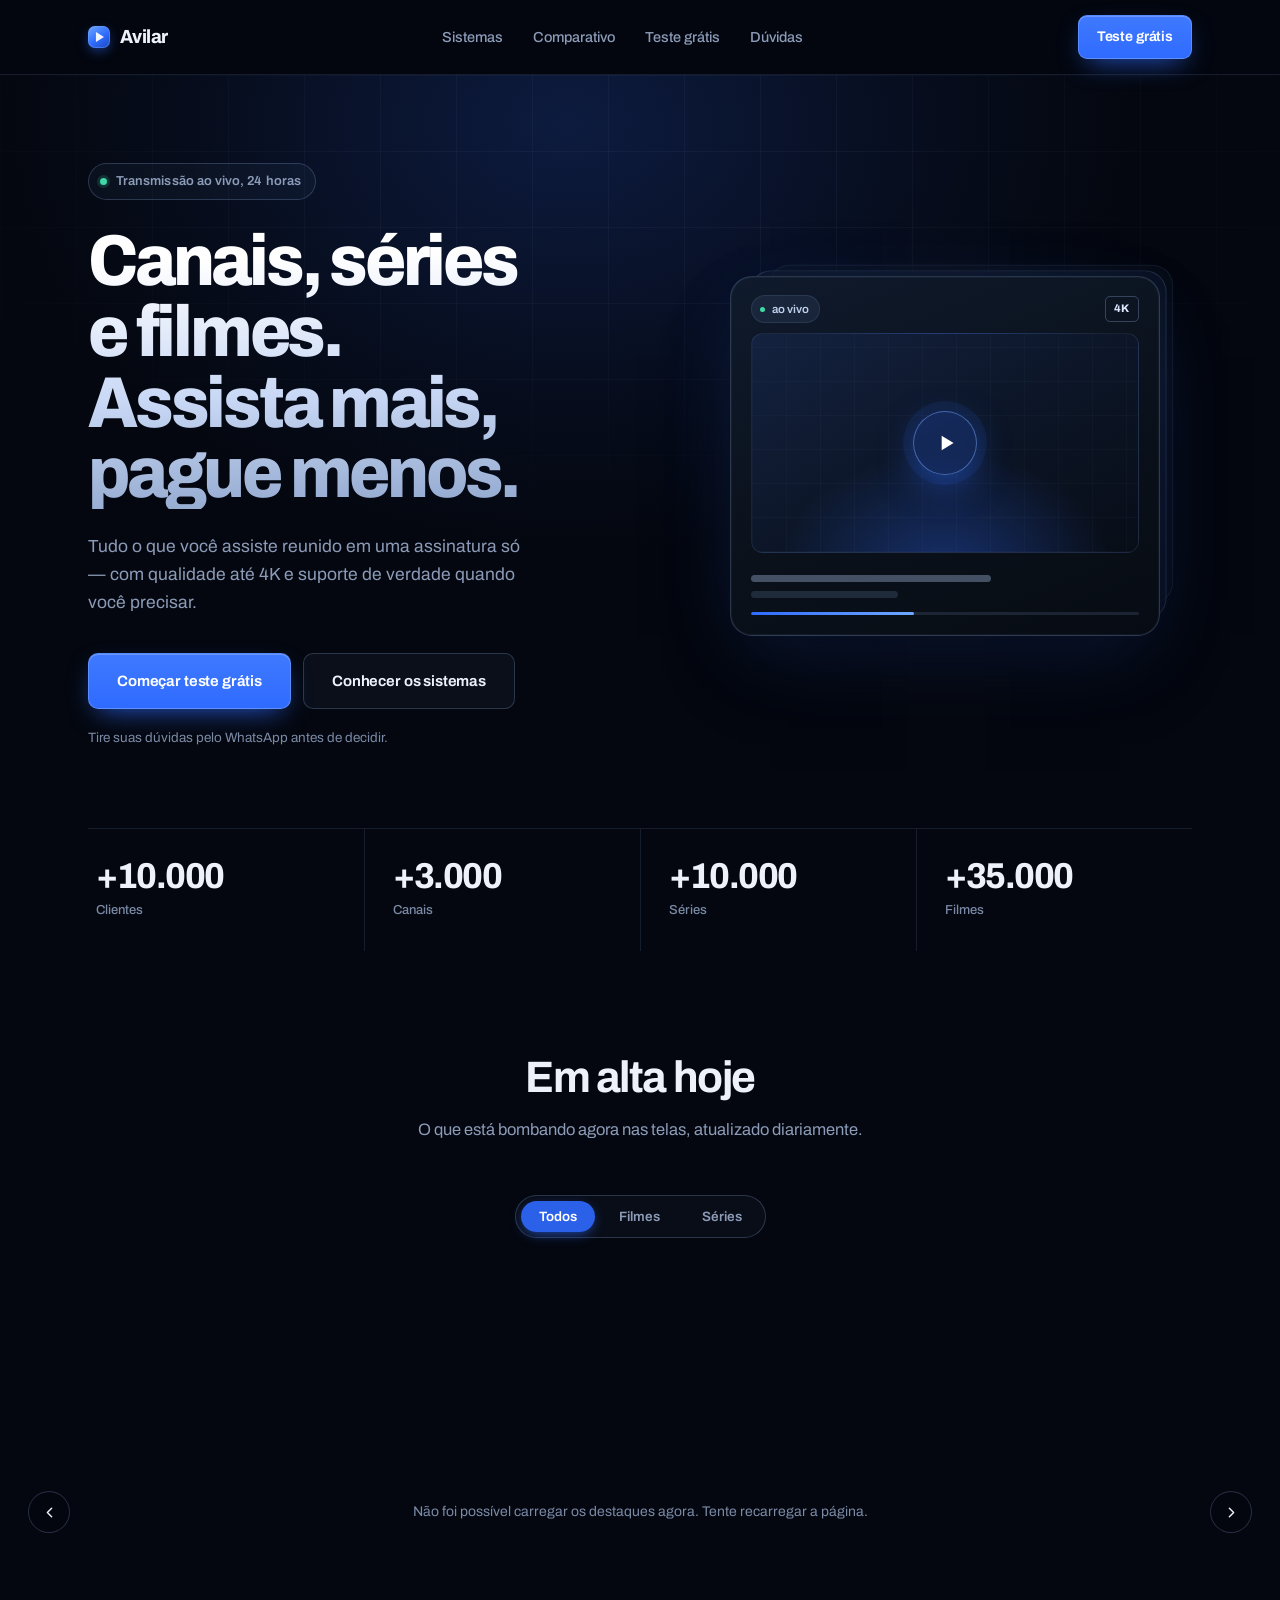
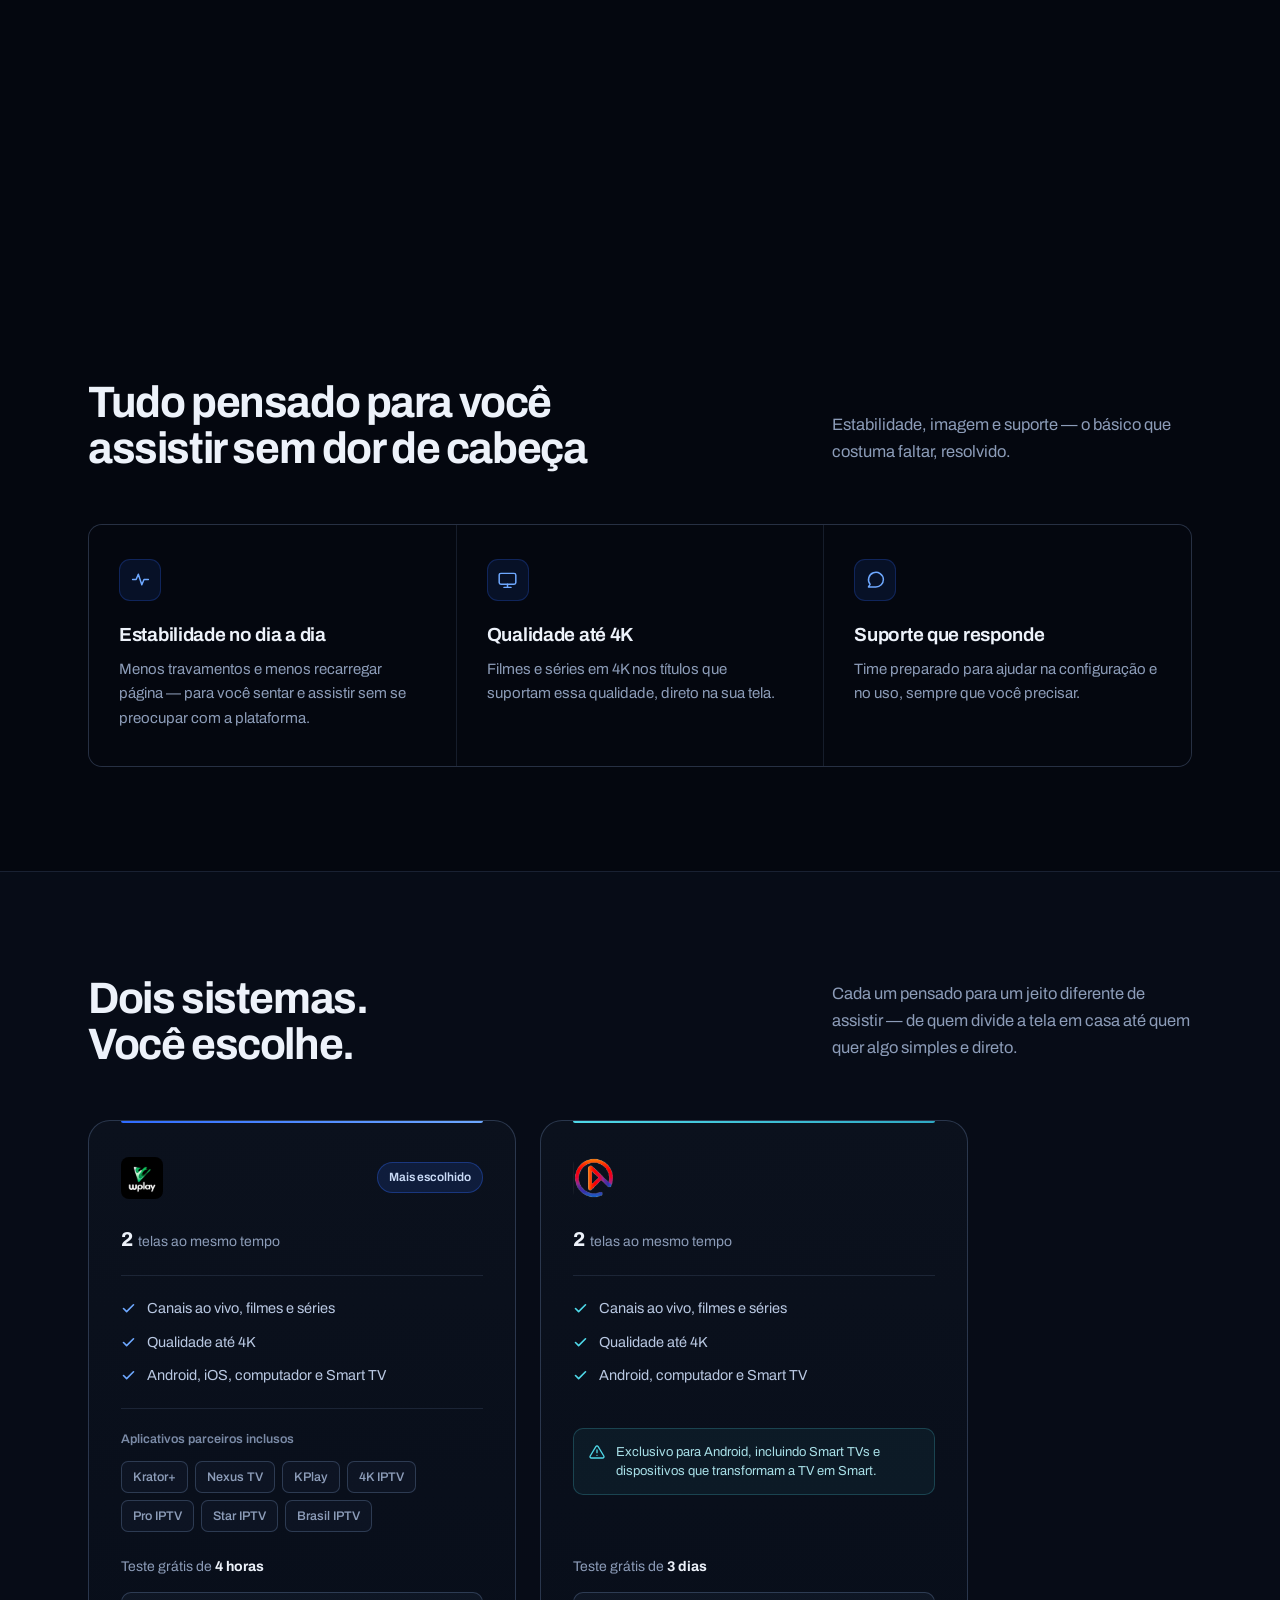
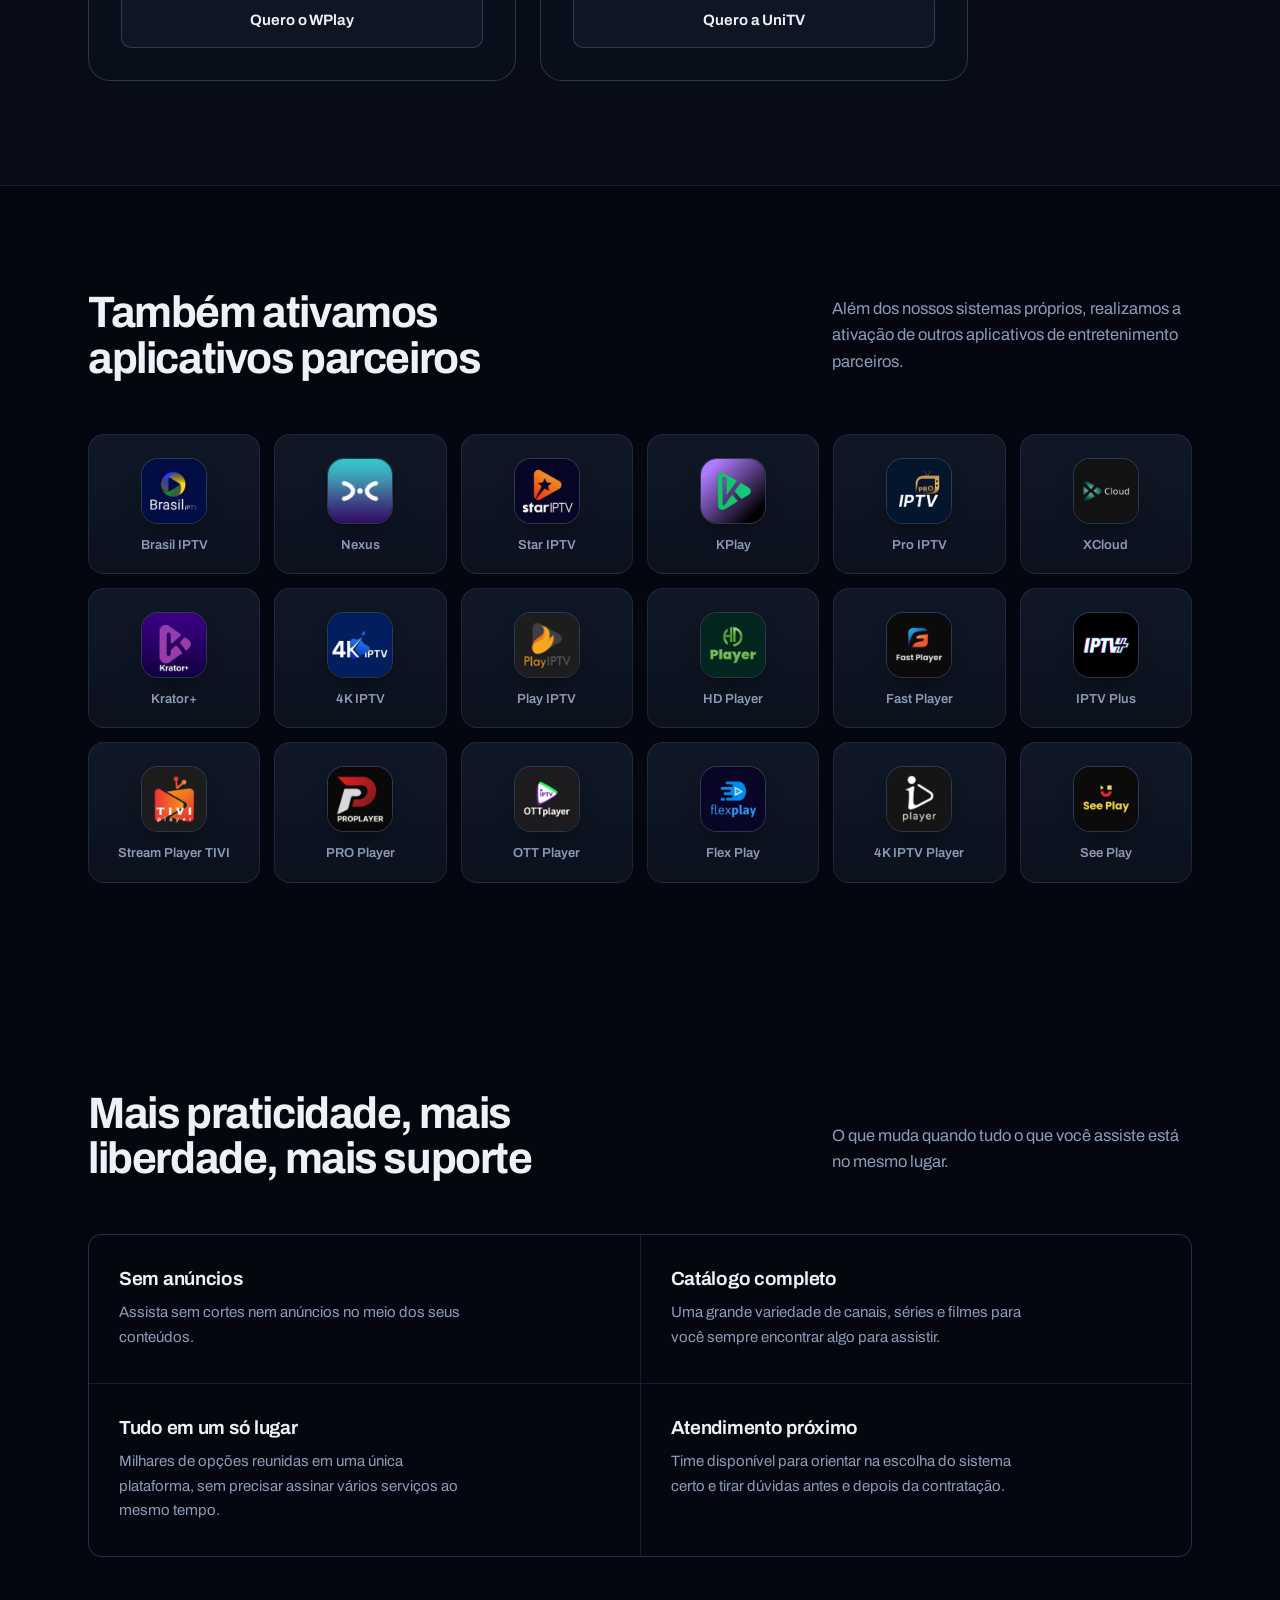
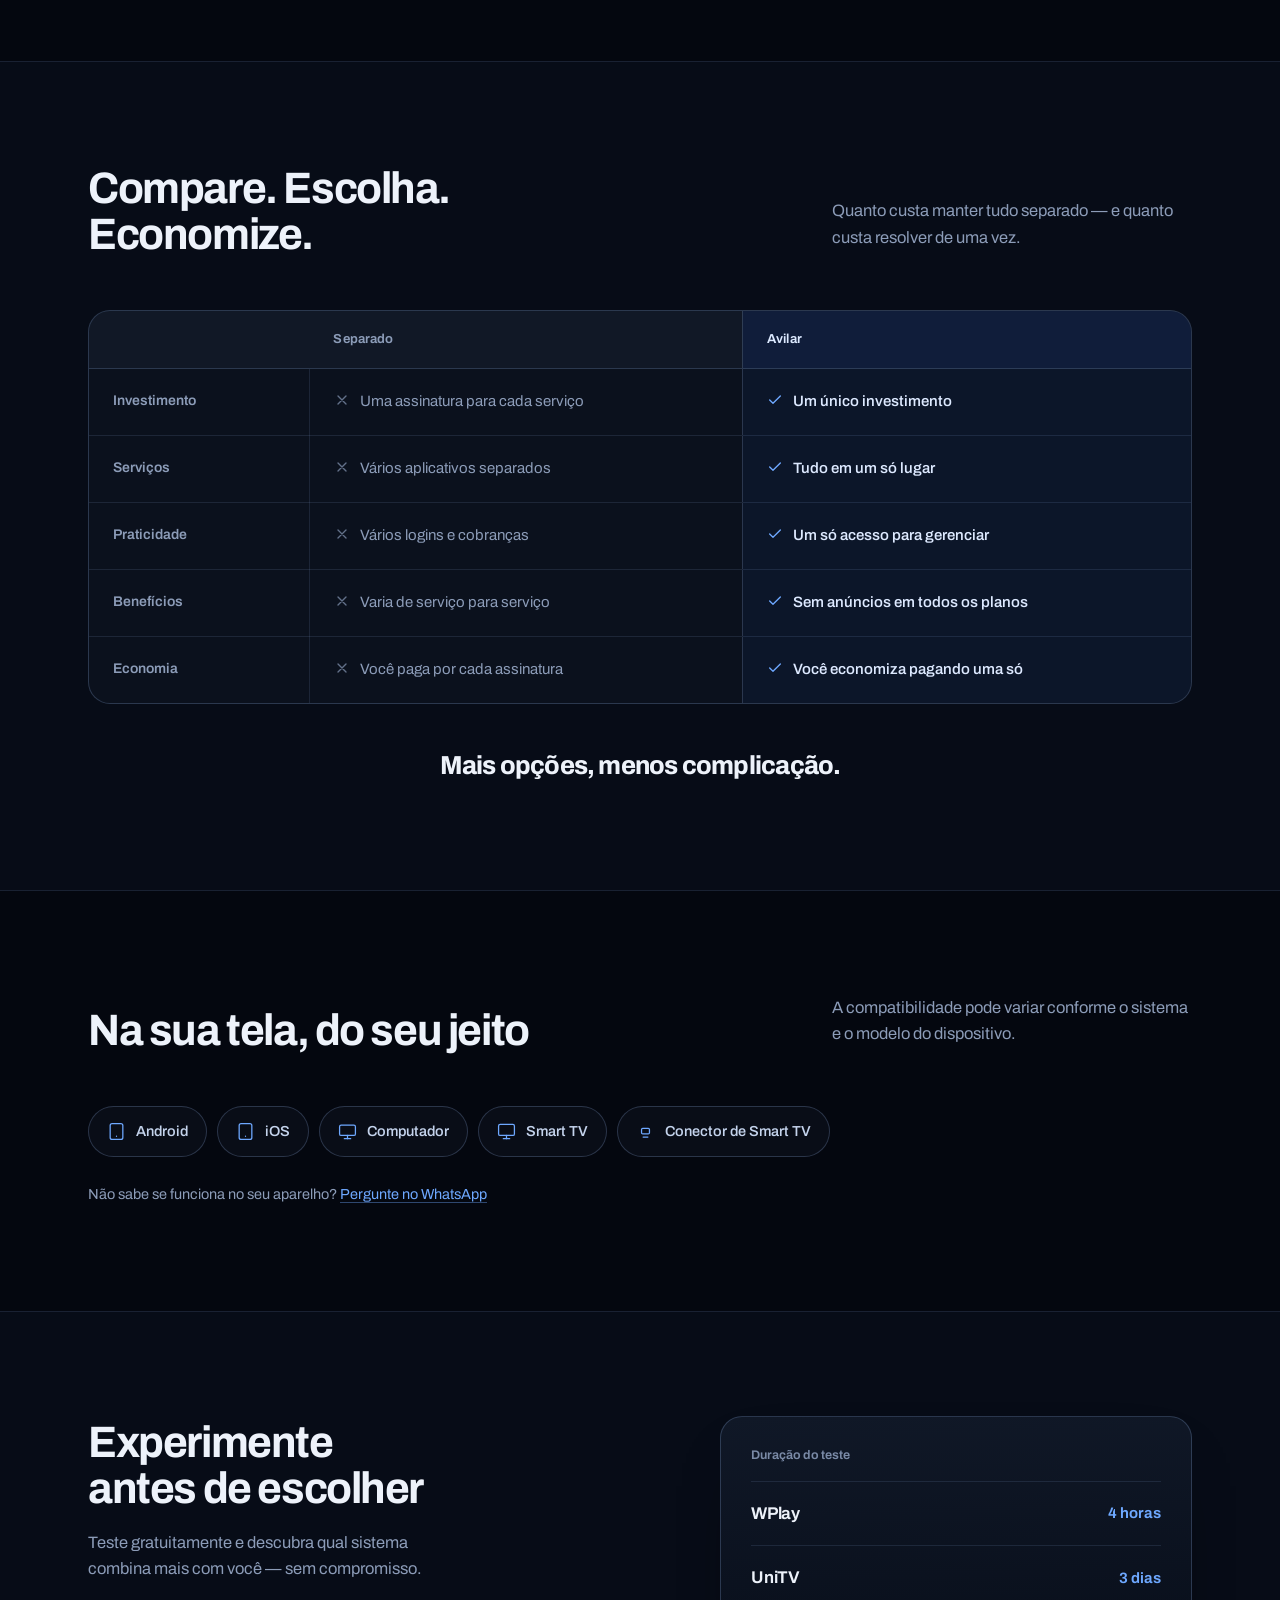
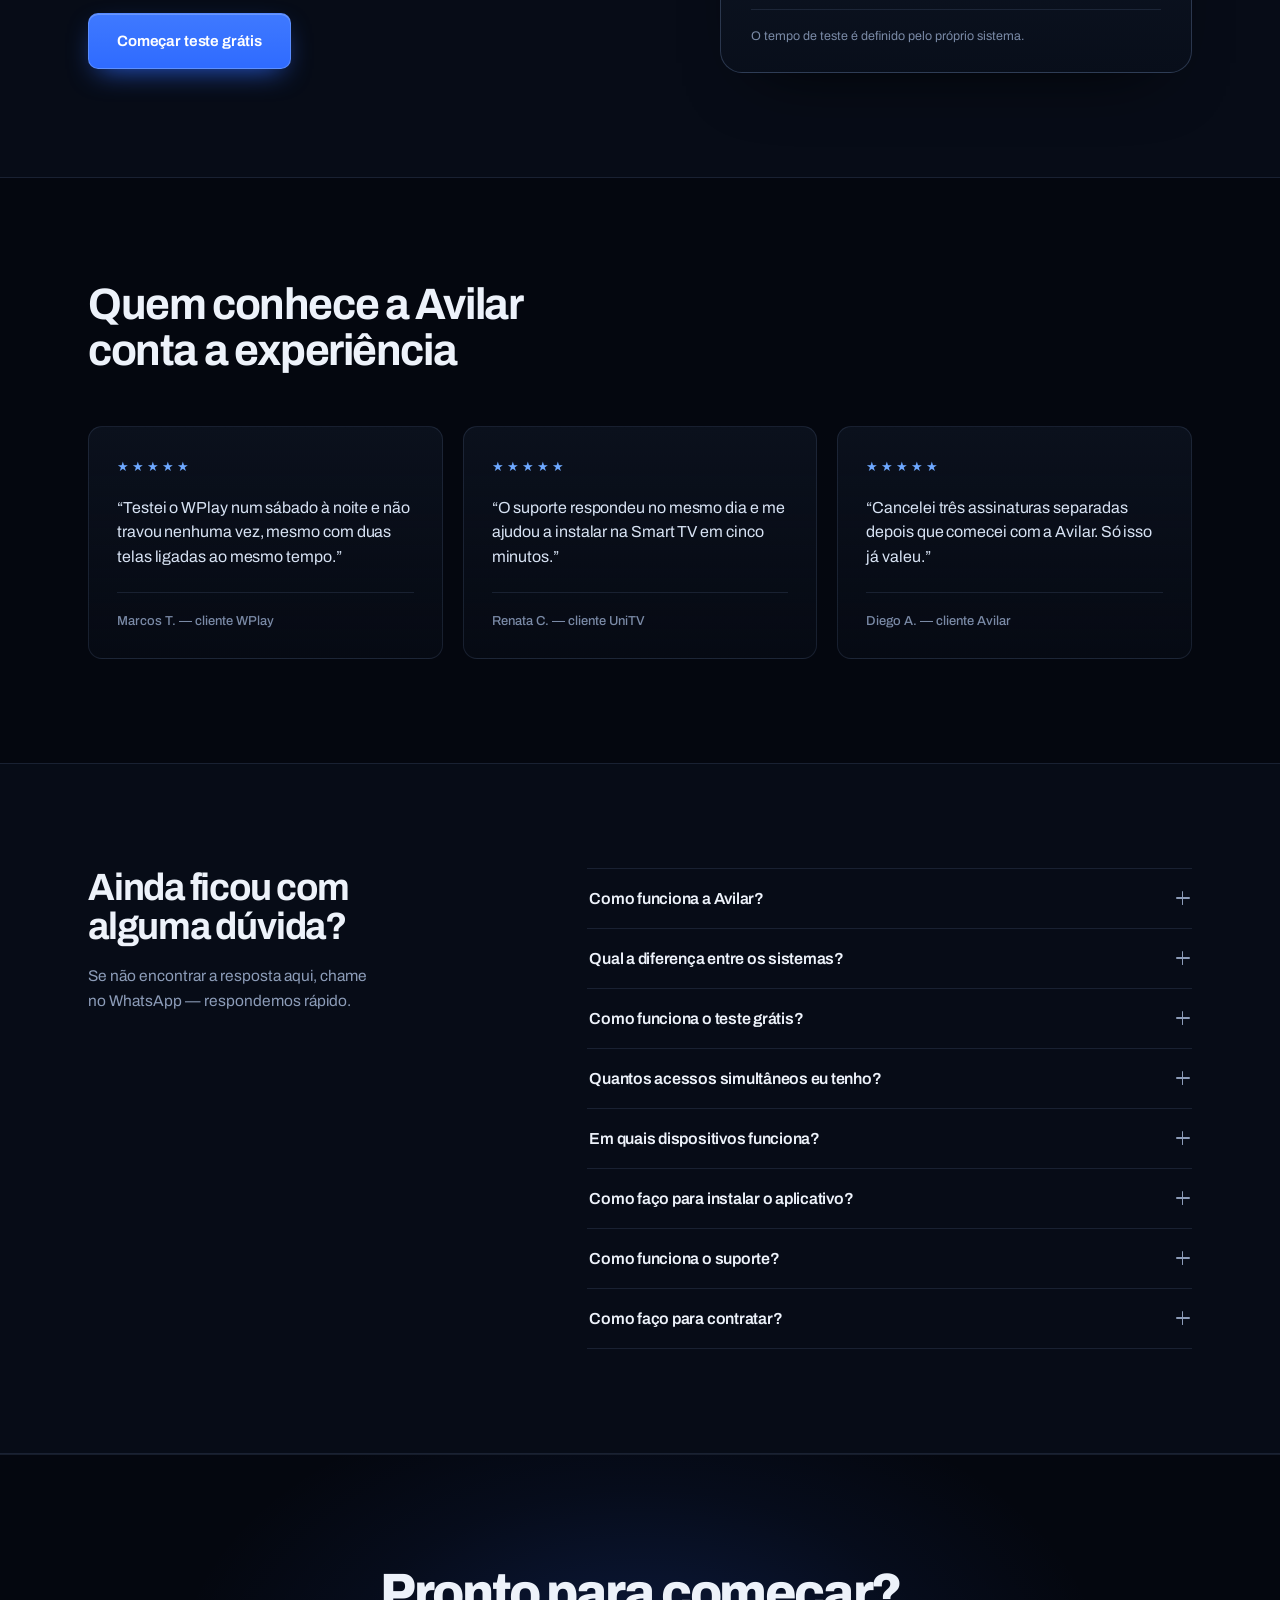
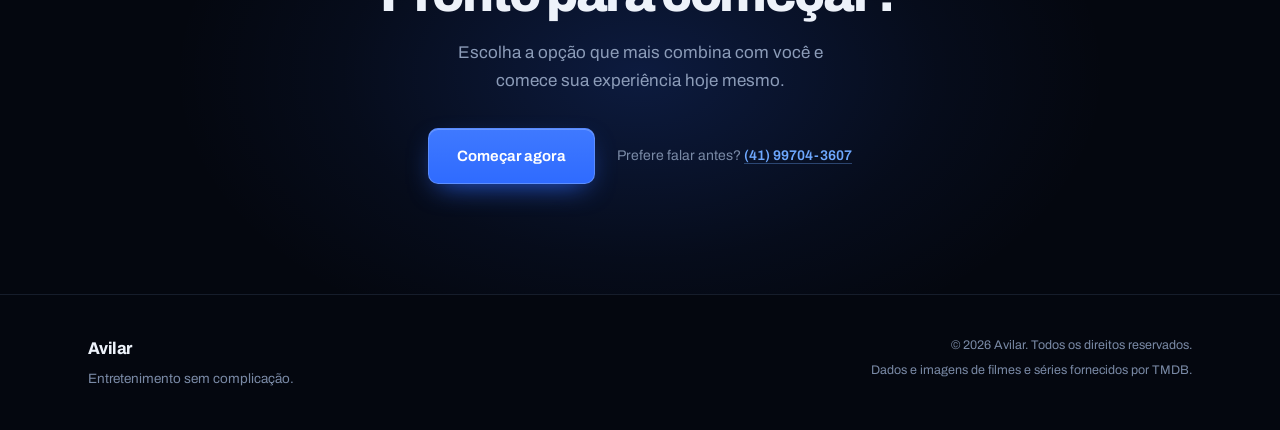
==== commit 9864d784: "Add files via upload" ====
--- a/index.html
+++ b/index.html
@@ -239,40 +239,131 @@
       </div>
 
       <div class="partner-strip stagger">
-        <div class="partner-chip">
-          <img src="images/partners/brasil-iptv.png" alt="Brasil IPTV" onerror="this.remove();">
-          <span class="p-mark" aria-hidden="true">B</span>
+        <div class="partner-chip" style="--i:0">
+          <span class="p-logo">
+            <img src="images/partners/brasil-iptv.png" alt="Brasil IPTV" loading="lazy" onerror="this.remove();">
+            <span class="p-mark" aria-hidden="true">B</span>
+          </span>
           <span class="p-name">Brasil IPTV</span>
         </div>
-        <div class="partner-chip">
-          <img src="images/partners/nexus.png" alt="Nexus" onerror="this.remove();">
-          <span class="p-mark" aria-hidden="true">N</span>
+        <div class="partner-chip" style="--i:1">
+          <span class="p-logo">
+            <img src="images/partners/nexus.png" alt="Nexus" loading="lazy" onerror="this.remove();">
+            <span class="p-mark" aria-hidden="true">N</span>
+          </span>
           <span class="p-name">Nexus</span>
         </div>
-        <div class="partner-chip">
-          <img src="images/partners/star-iptv.png" alt="Star IPTV" onerror="this.remove();">
-          <span class="p-mark" aria-hidden="true">S</span>
+        <div class="partner-chip" style="--i:2">
+          <span class="p-logo">
+            <img src="images/partners/star-iptv.png" alt="Star IPTV" loading="lazy" onerror="this.remove();">
+            <span class="p-mark" aria-hidden="true">S</span>
+          </span>
           <span class="p-name">Star IPTV</span>
         </div>
-        <div class="partner-chip">
-          <img src="images/partners/kplay.png" alt="KPlay" onerror="this.remove();">
-          <span class="p-mark" aria-hidden="true">K</span>
+        <div class="partner-chip" style="--i:3">
+          <span class="p-logo">
+            <img src="images/partners/kplay.png" alt="KPlay" loading="lazy" onerror="this.remove();">
+            <span class="p-mark" aria-hidden="true">K</span>
+          </span>
           <span class="p-name">KPlay</span>
         </div>
-        <div class="partner-chip">
-          <img src="images/partners/pro-iptv.png" alt="Pro IPTV" onerror="this.remove();">
-          <span class="p-mark" aria-hidden="true">P</span>
+        <div class="partner-chip" style="--i:4">
+          <span class="p-logo">
+            <img src="images/partners/pro-iptv.png" alt="Pro IPTV" loading="lazy" onerror="this.remove();">
+            <span class="p-mark" aria-hidden="true">P</span>
+          </span>
           <span class="p-name">Pro IPTV</span>
         </div>
-        <div class="partner-chip">
-          <img src="images/partners/krator.png" alt="Krator+" onerror="this.remove();">
-          <span class="p-mark" aria-hidden="true">K</span>
+        <div class="partner-chip" style="--i:5">
+          <span class="p-logo">
+            <img src="images/partners/xcloud.png" alt="XCloud" loading="lazy" onerror="this.remove();">
+            <span class="p-mark" aria-hidden="true">X</span>
+          </span>
+          <span class="p-name">XCloud</span>
+        </div>
+        <div class="partner-chip" style="--i:6">
+          <span class="p-logo">
+            <img src="images/partners/krator.png" alt="Krator+" loading="lazy" onerror="this.remove();">
+            <span class="p-mark" aria-hidden="true">K</span>
+          </span>
           <span class="p-name">Krator+</span>
         </div>
-        <div class="partner-chip">
-          <img src="images/partners/4k-iptv.png" alt="4K IPTV" onerror="this.remove();">
-          <span class="p-mark" aria-hidden="true">4</span>
+        <div class="partner-chip" style="--i:7">
+          <span class="p-logo">
+            <img src="images/partners/4k-iptv.png" alt="4K IPTV" loading="lazy" onerror="this.remove();">
+            <span class="p-mark" aria-hidden="true">4</span>
+          </span>
           <span class="p-name">4K IPTV</span>
+        </div>
+        <div class="partner-chip" style="--i:8">
+          <span class="p-logo">
+            <img src="images/partners/play-iptv.png" alt="Play IPTV" loading="lazy" onerror="this.remove();">
+            <span class="p-mark" aria-hidden="true">P</span>
+          </span>
+          <span class="p-name">Play IPTV</span>
+        </div>
+        <div class="partner-chip" style="--i:9">
+          <span class="p-logo">
+            <img src="images/partners/hd-player.png" alt="HD Player" loading="lazy" onerror="this.remove();">
+            <span class="p-mark" aria-hidden="true">H</span>
+          </span>
+          <span class="p-name">HD Player</span>
+        </div>
+        <div class="partner-chip" style="--i:10">
+          <span class="p-logo">
+            <img src="images/partners/fast-player.png" alt="Fast Player" loading="lazy" onerror="this.remove();">
+            <span class="p-mark" aria-hidden="true">F</span>
+          </span>
+          <span class="p-name">Fast Player</span>
+        </div>
+        <div class="partner-chip" style="--i:11">
+          <span class="p-logo">
+            <img src="images/partners/iptv-plus.png" alt="IPTV Plus" loading="lazy" onerror="this.remove();">
+            <span class="p-mark" aria-hidden="true">I</span>
+          </span>
+          <span class="p-name">IPTV Plus</span>
+        </div>
+        <div class="partner-chip" style="--i:12">
+          <span class="p-logo">
+            <img src="images/partners/stream-player-tivi.png" alt="Stream Player TIVI" loading="lazy" onerror="this.remove();">
+            <span class="p-mark" aria-hidden="true">S</span>
+          </span>
+          <span class="p-name">Stream Player TIVI</span>
+        </div>
+        <div class="partner-chip" style="--i:13">
+          <span class="p-logo">
+            <img src="images/partners/pro-player.png" alt="PRO Player" loading="lazy" onerror="this.remove();">
+            <span class="p-mark" aria-hidden="true">P</span>
+          </span>
+          <span class="p-name">PRO Player</span>
+        </div>
+        <div class="partner-chip" style="--i:14">
+          <span class="p-logo">
+            <img src="images/partners/ott-player.png" alt="OTT Player" loading="lazy" onerror="this.remove();">
+            <span class="p-mark" aria-hidden="true">O</span>
+          </span>
+          <span class="p-name">OTT Player</span>
+        </div>
+        <div class="partner-chip" style="--i:15">
+          <span class="p-logo">
+            <img src="images/partners/flex-play.png" alt="Flex Play" loading="lazy" onerror="this.remove();">
+            <span class="p-mark" aria-hidden="true">F</span>
+          </span>
+          <span class="p-name">Flex Play</span>
+        </div>
+        <div class="partner-chip" style="--i:16">
+          <span class="p-logo">
+            <img src="images/partners/4k-iptv-player.png" alt="4K IPTV Player" loading="lazy" onerror="this.remove();">
+            <span class="p-mark" aria-hidden="true">4</span>
+          </span>
+          <span class="p-name">4K IPTV Player</span>
+        </div>
+        <div class="partner-chip" style="--i:17">
+          <span class="p-logo">
+            <img src="images/partners/see-play.png" alt="See Play" loading="lazy" onerror="this.remove();">
+            <span class="p-mark" aria-hidden="true">S</span>
+          </span>
+          <span class="p-name">See Play</span>
         </div>
       </div>
     </div>
--- a/style.css
+++ b/style.css
@@ -715,54 +715,86 @@
 /* ---------- PARCEIROS ---------- */
 .partner-strip{
   display:grid;
-  grid-template-columns:repeat(7,1fr);
-  gap:12px;
+  grid-template-columns:repeat(6,1fr);
+  gap:14px;
 }
 .partner-chip{
   display:flex;
   flex-direction:column;
   align-items:center;
-  justify-content:center;
-  gap:11px;
-  padding:22px 10px;
-  border-radius:12px;
+  justify-content:flex-start;
+  gap:14px;
+  padding:24px 10px 20px;
+  border-radius:16px;
   border:1px solid var(--line);
-  background:var(--panel);
-  transition:border-color 0.22s ease, background 0.22s ease, transform 0.22s ease;
-}
-.partner-chip:hover{
-  transform:translateY(-3px);
-  border-color:var(--line-3);
-  background:var(--panel-2);
+  background:linear-gradient(180deg, var(--panel-2), var(--panel));
+}
+.p-logo{
+  position:relative;
+  display:grid;
+  place-items:center;
+  width:64px;height:64px;
+  border-radius:16px;
+  overflow:hidden;
+  background:var(--ink);
+  box-shadow:0 0 0 1px var(--line-2), 0 10px 22px -10px rgba(0,0,0,0.7);
+  transition:box-shadow 0.25s ease, transform 0.25s ease;
+}
+.p-logo img{
+  width:100%;height:100%;
+  object-fit:cover;
+  display:block;
 }
 .p-mark{
   display:grid;
   place-items:center;
-  width:34px;height:34px;
-  border-radius:9px;
-  font-size:15px;
+  width:100%;height:100%;
+  font-size:22px;
   font-weight:750;
   color:#CBDCF8;
   background:rgba(146,178,232,0.08);
-  border:1px solid var(--line-2);
-}
-.partner-chip img{
-  width:34px;height:34px;
-  border-radius:9px;
-  object-fit:cover;
 }
 /* logo real carregou → a inicial some (o onerror remove o <img> quando falha) */
-.partner-chip > img + .p-mark{display:none;}
+.p-logo > img + .p-mark{display:none;}
 .p-name{
-  font-size:12.5px;
-  font-weight:550;
+  font-size:13px;
+  font-weight:600;
   color:var(--muted);
   text-align:center;
   line-height:1.25;
-}
-
-@media (max-width:900px){ .partner-strip{grid-template-columns:repeat(4,1fr);} }
-@media (max-width:520px){ .partner-strip{grid-template-columns:repeat(2,1fr);} }
+  transition:color 0.25s ease;
+}
+
+/* entrada em cascata (18 itens) + hover — vence o .stagger genérico */
+.partner-strip.stagger > .partner-chip{
+  transition:
+    opacity 0.55s cubic-bezier(.2,.7,.3,1),
+    transform 0.55s cubic-bezier(.2,.7,.3,1),
+    border-color 0.25s ease,
+    box-shadow 0.25s ease;
+}
+.partner-strip.stagger.in-view > .partner-chip{
+  transition-delay:calc(var(--i, 0) * 0.04s), calc(var(--i, 0) * 0.04s), 0s, 0s;
+}
+@media (hover:hover){
+  .partner-strip.stagger.in-view > .partner-chip:hover{
+    transform:translateY(-4px);
+    border-color:var(--line-3);
+    box-shadow:0 18px 34px -18px rgba(47,107,255,0.55);
+    transition-delay:0s;
+  }
+  .partner-chip:hover .p-logo{
+    box-shadow:0 0 0 1px var(--blue-hi), 0 14px 26px -10px rgba(47,107,255,0.5);
+  }
+  .partner-chip:hover .p-name{color:var(--text);}
+}
+
+@media (max-width:720px){
+  .partner-strip{grid-template-columns:repeat(3,1fr);gap:10px;}
+  .partner-chip{padding:18px 6px 14px;gap:10px;border-radius:14px;}
+  .p-logo{width:52px;height:52px;border-radius:13px;}
+  .p-name{font-size:12px;}
+}
 
 /* ---------- DIFERENCIAIS ---------- */
 .diff-grid{
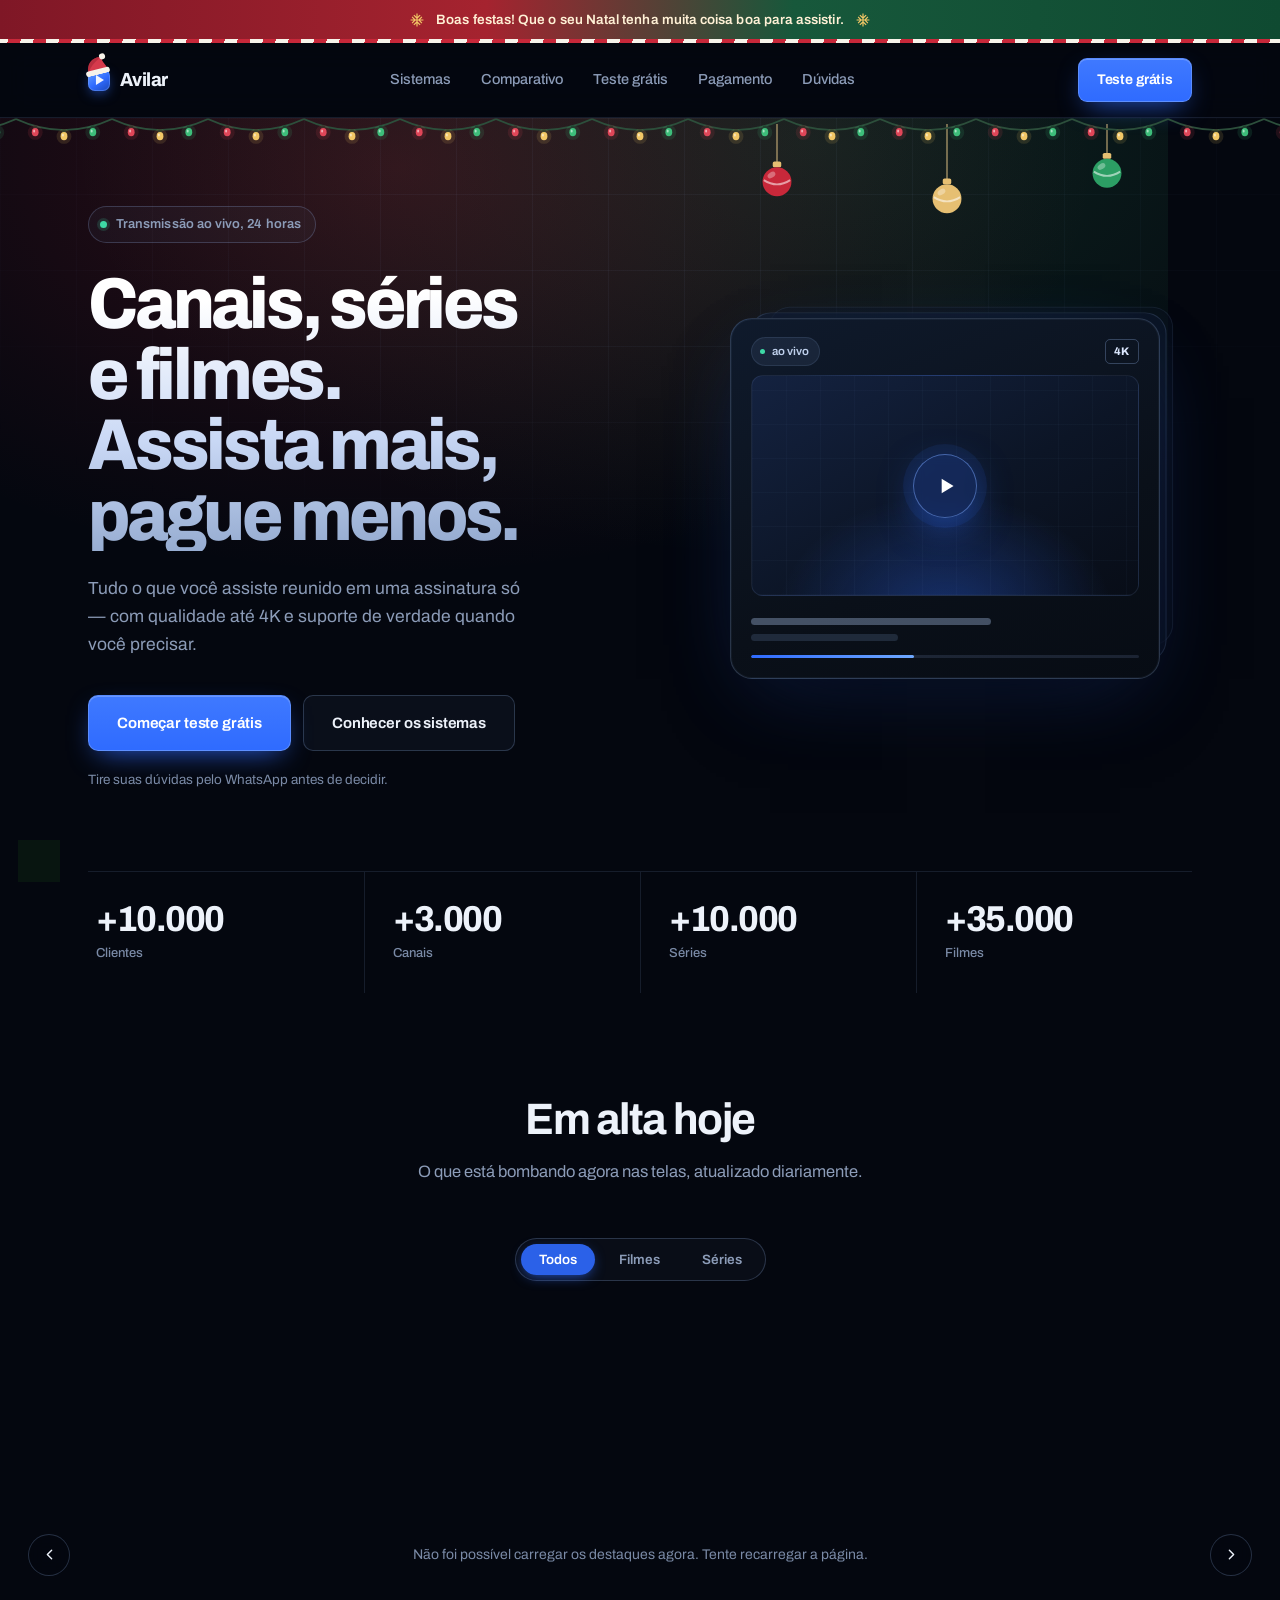
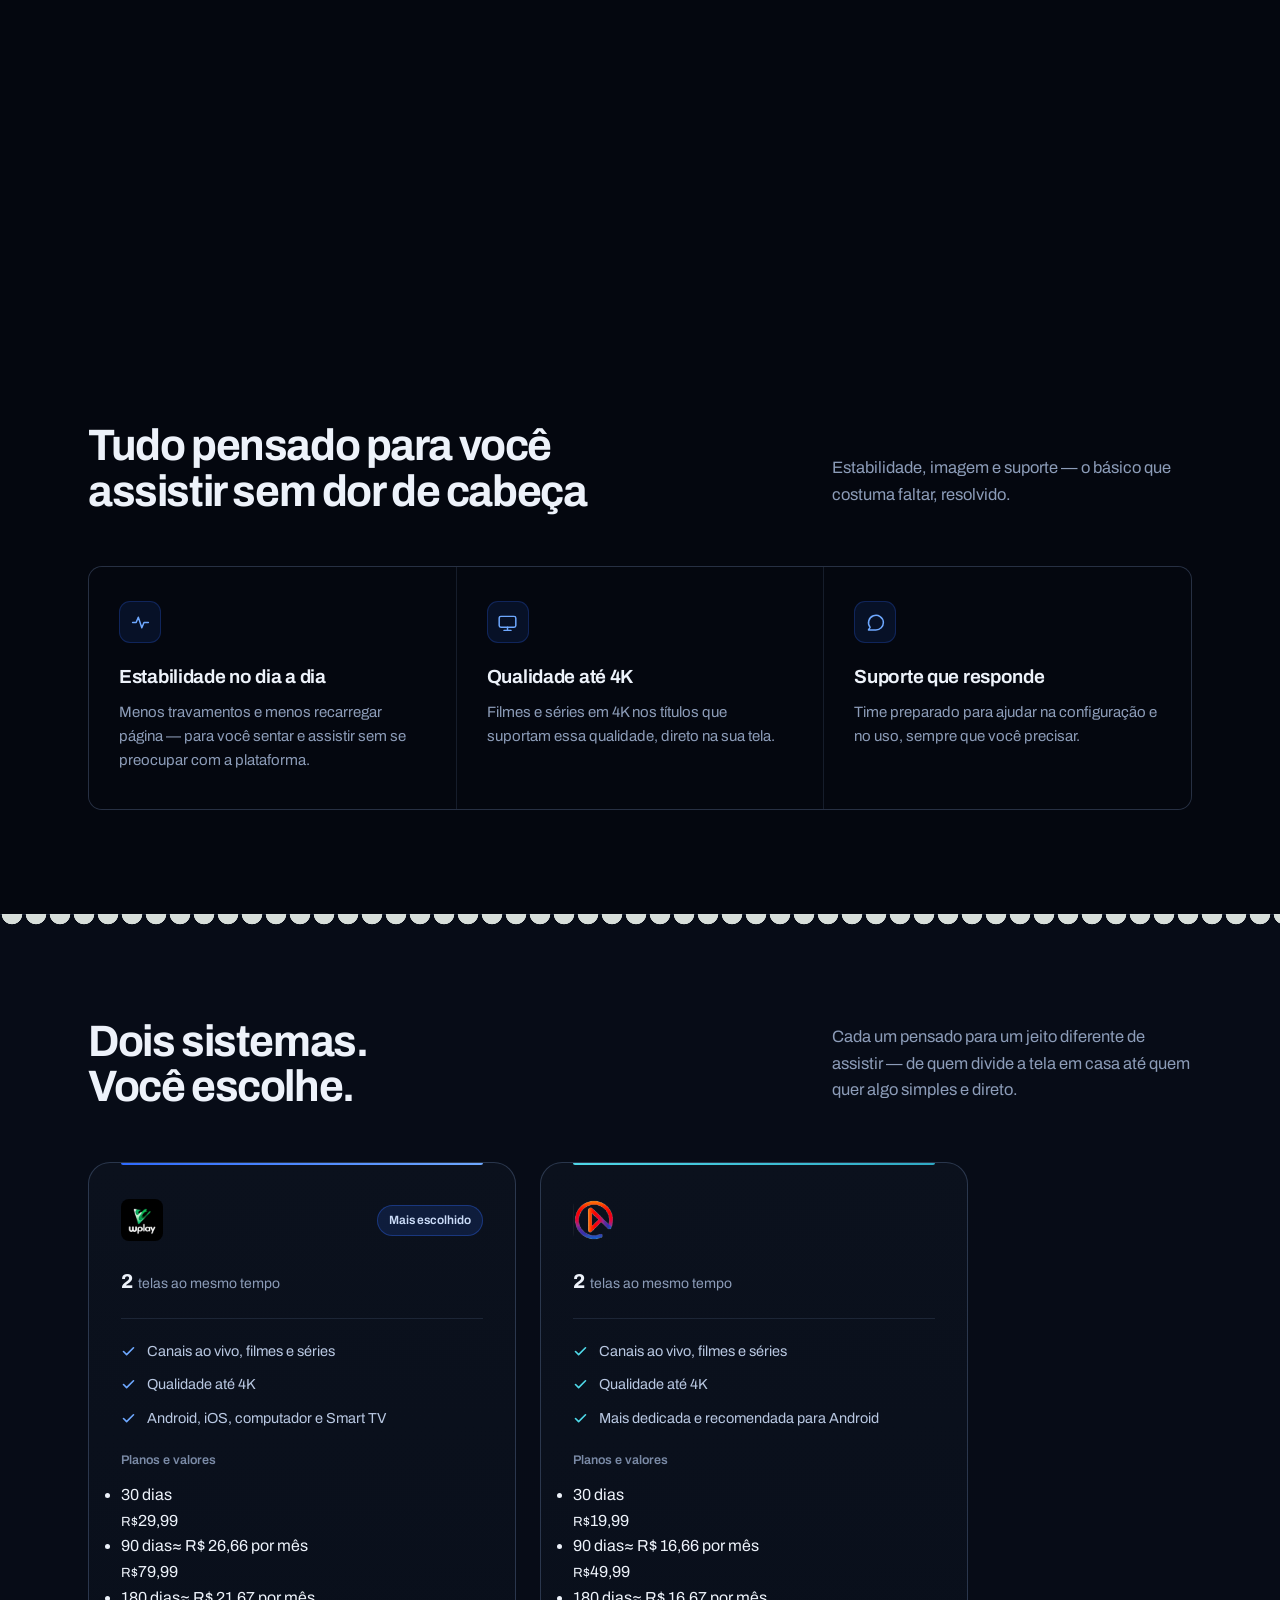
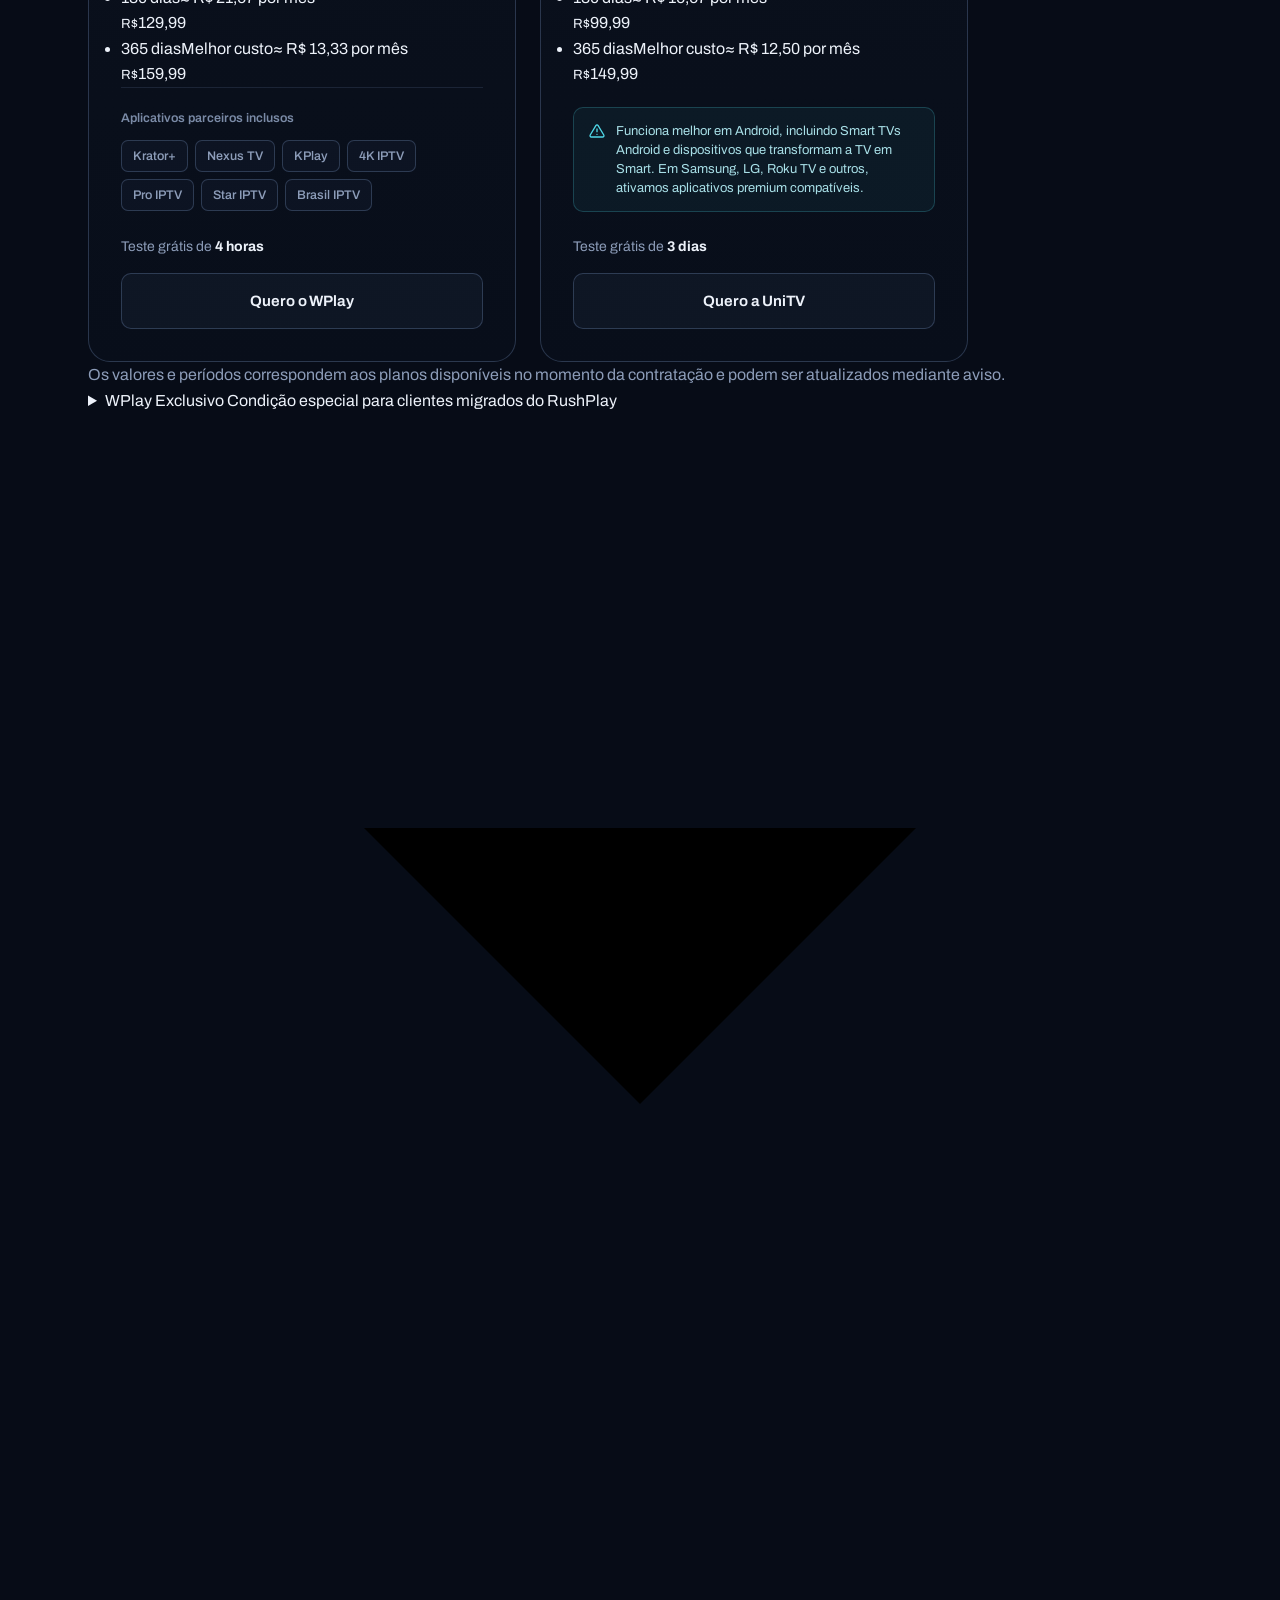
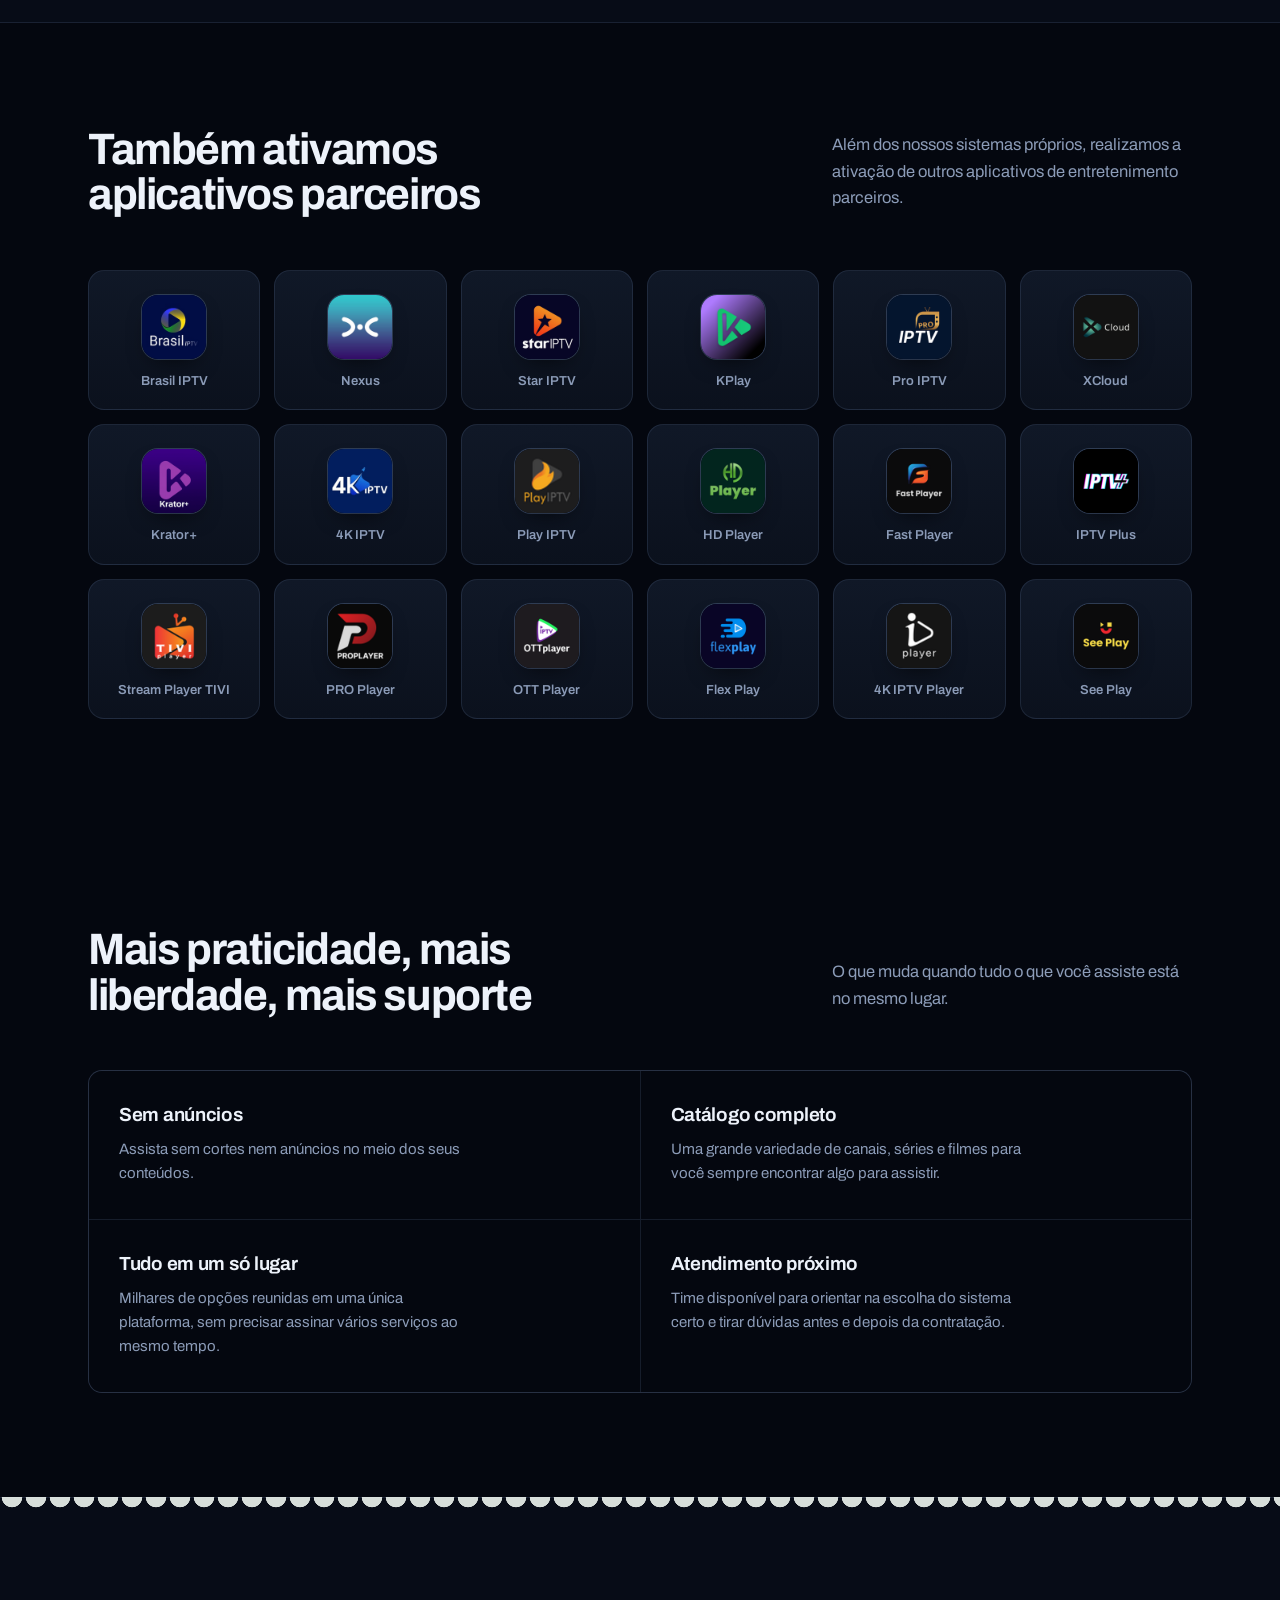
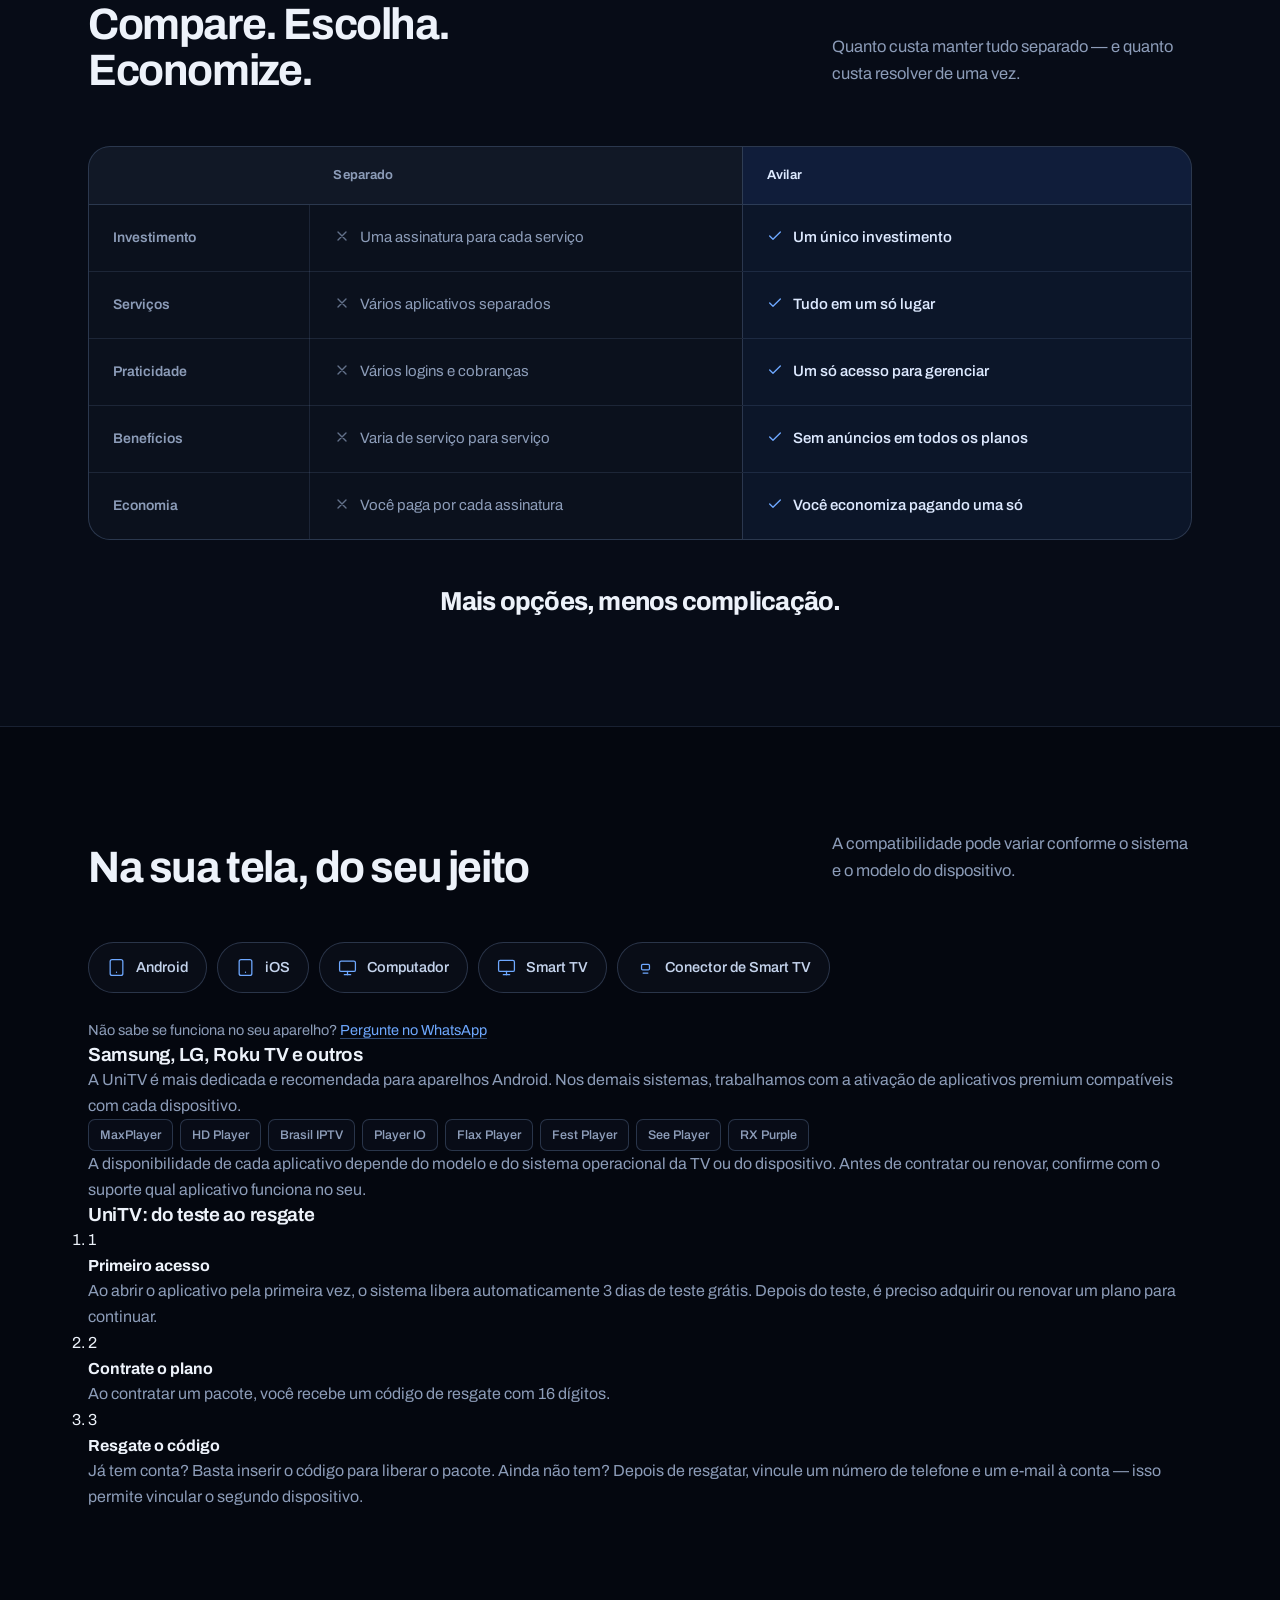
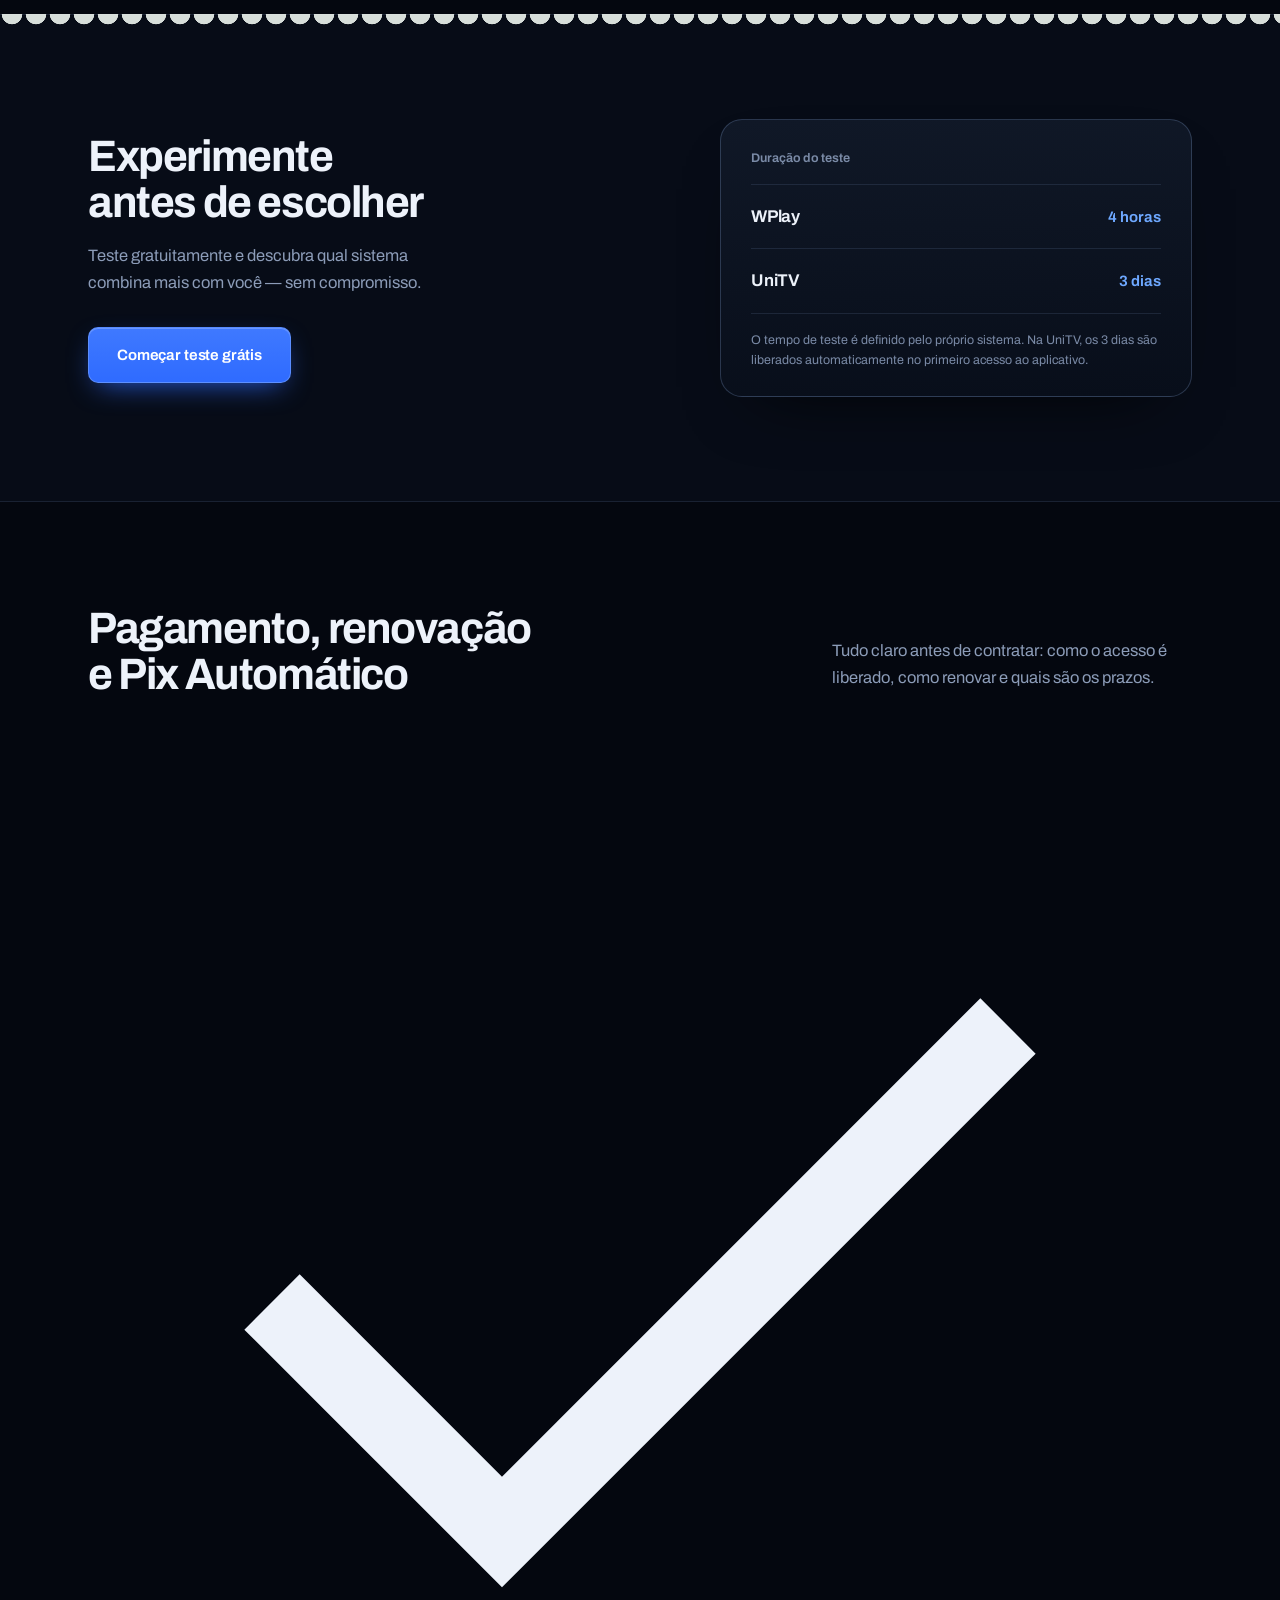
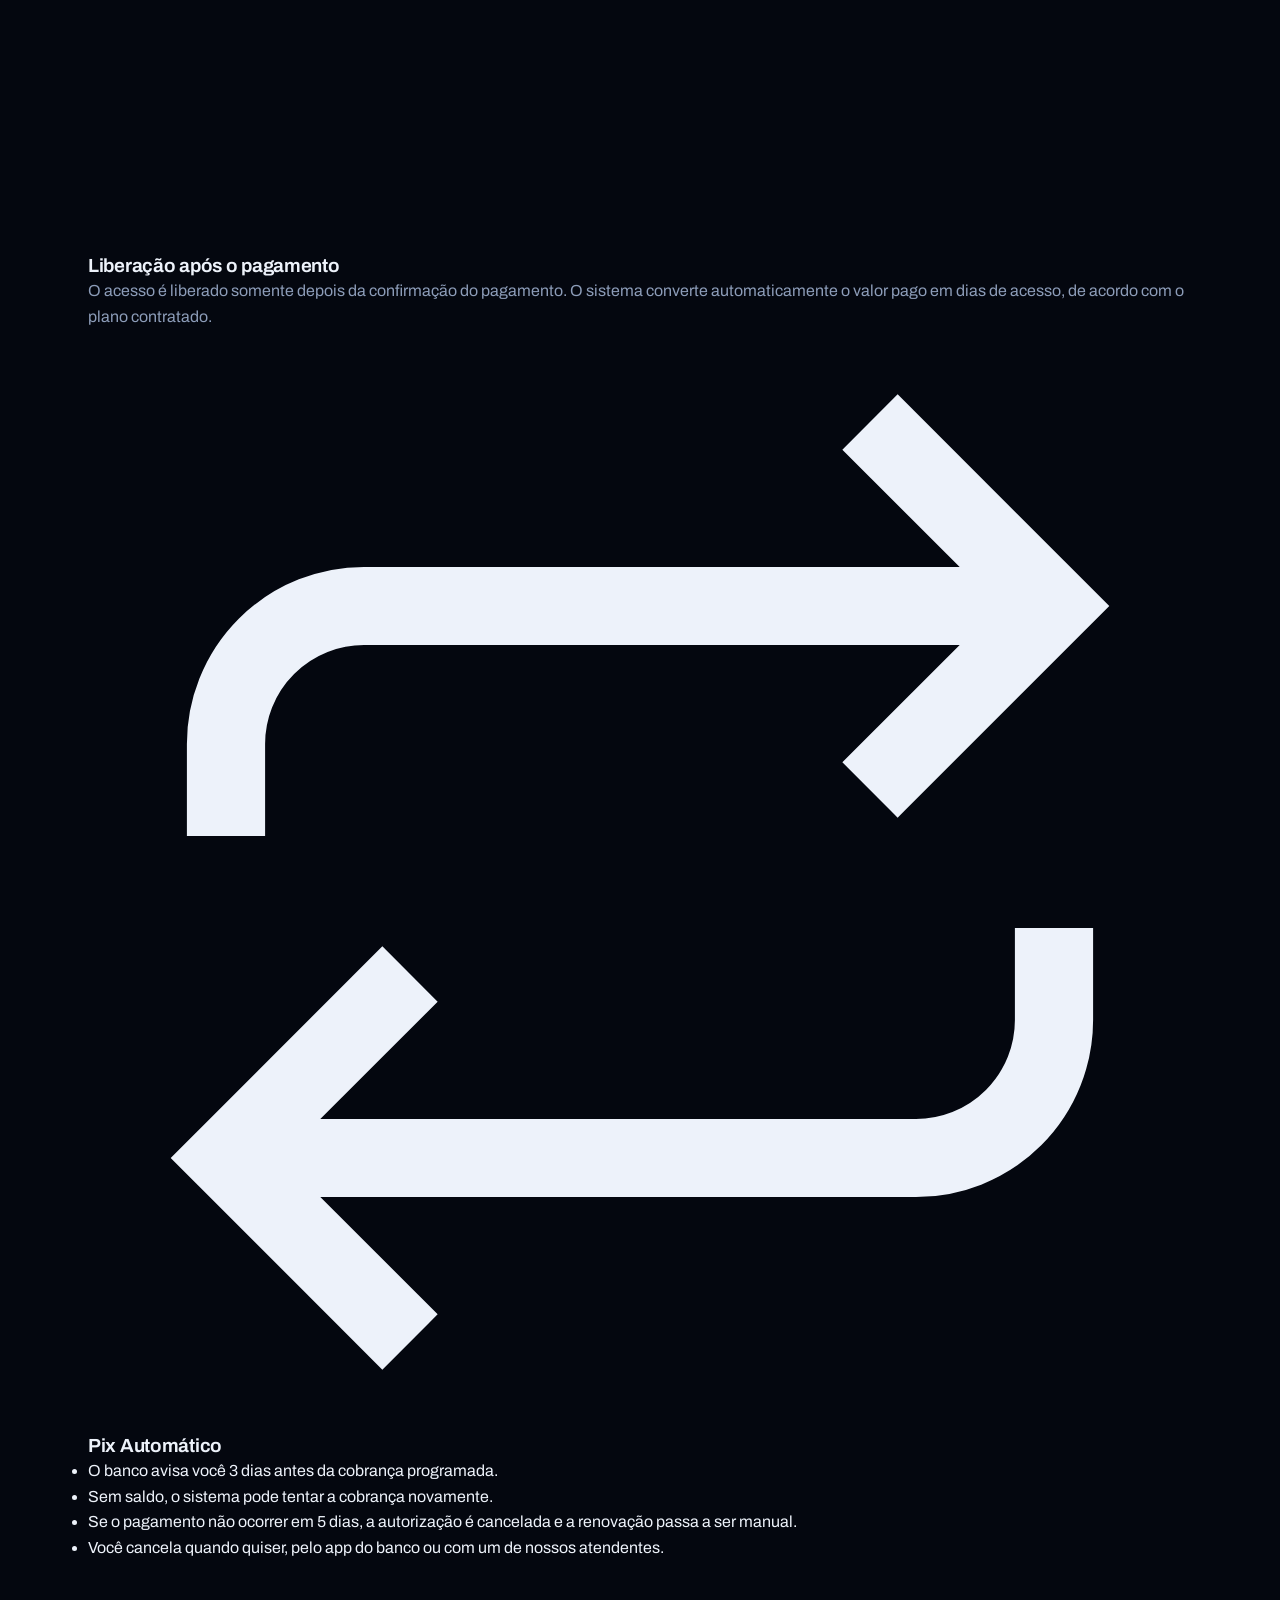
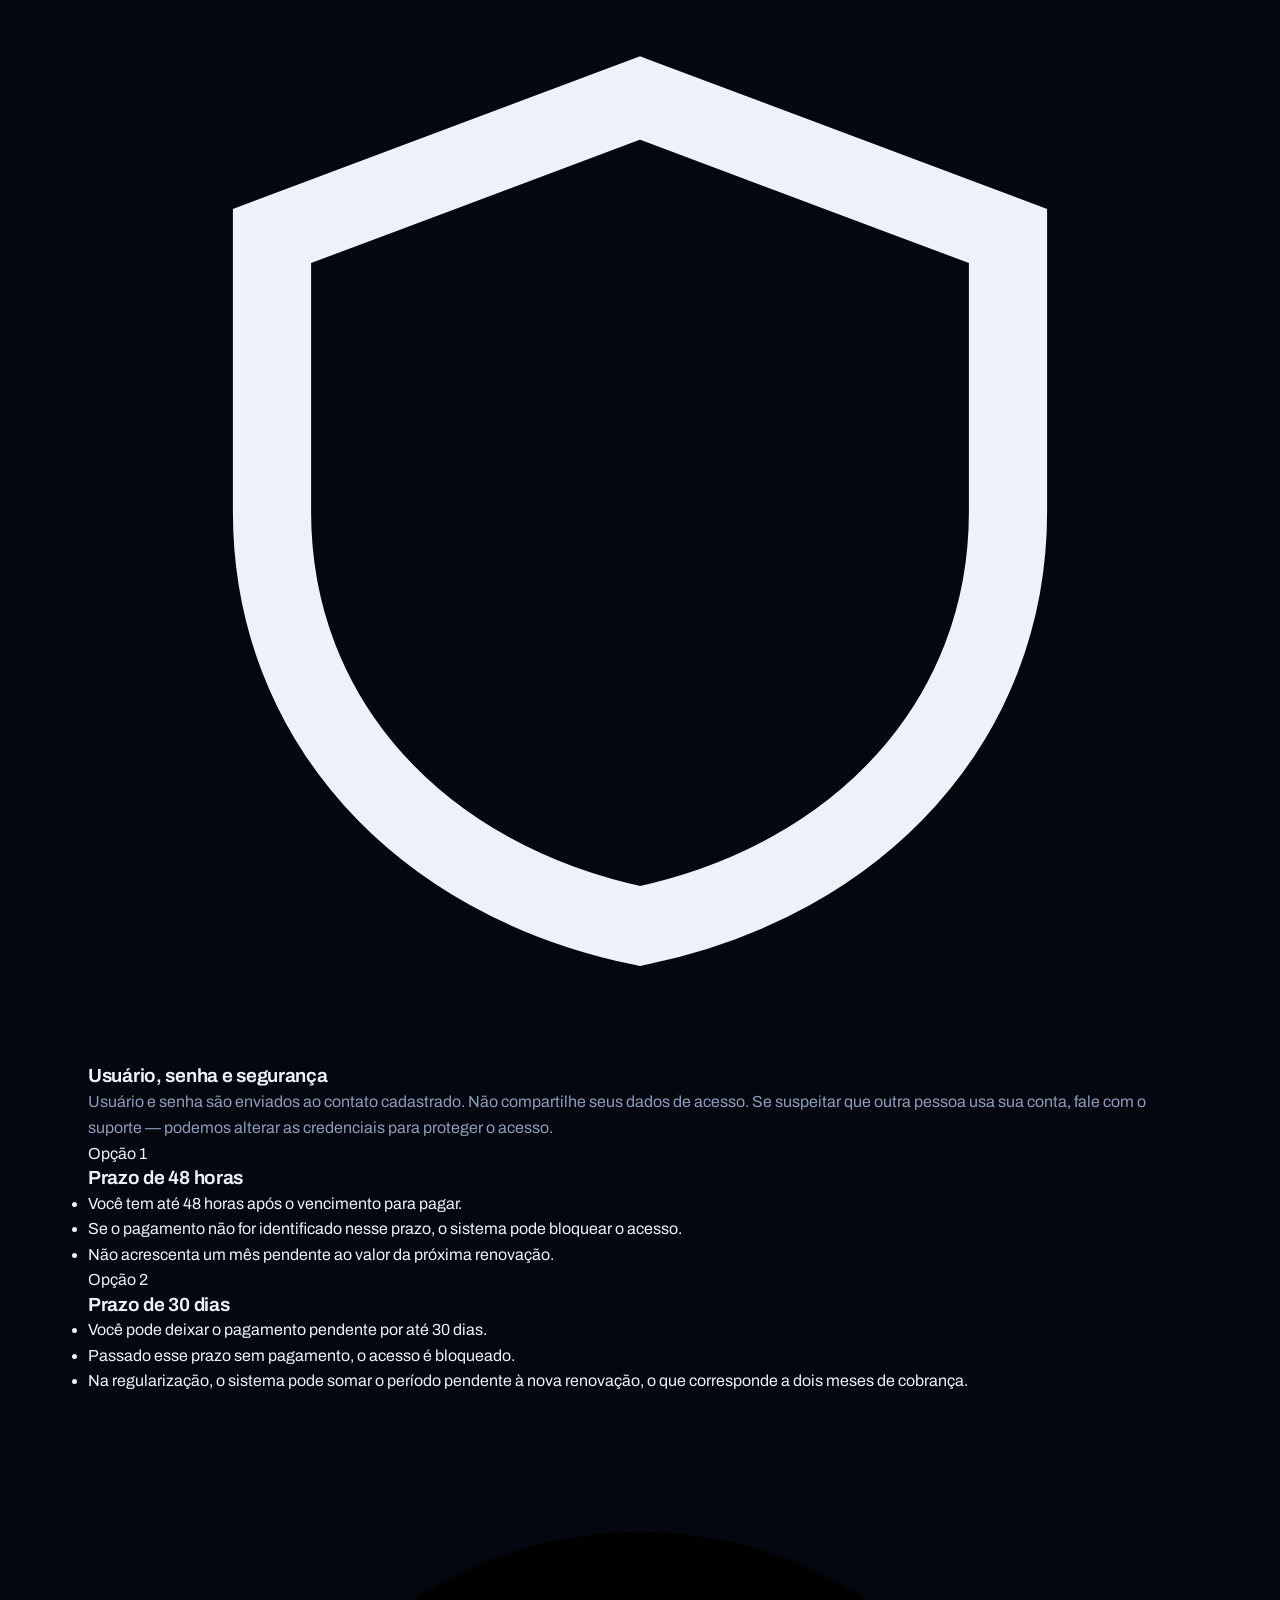
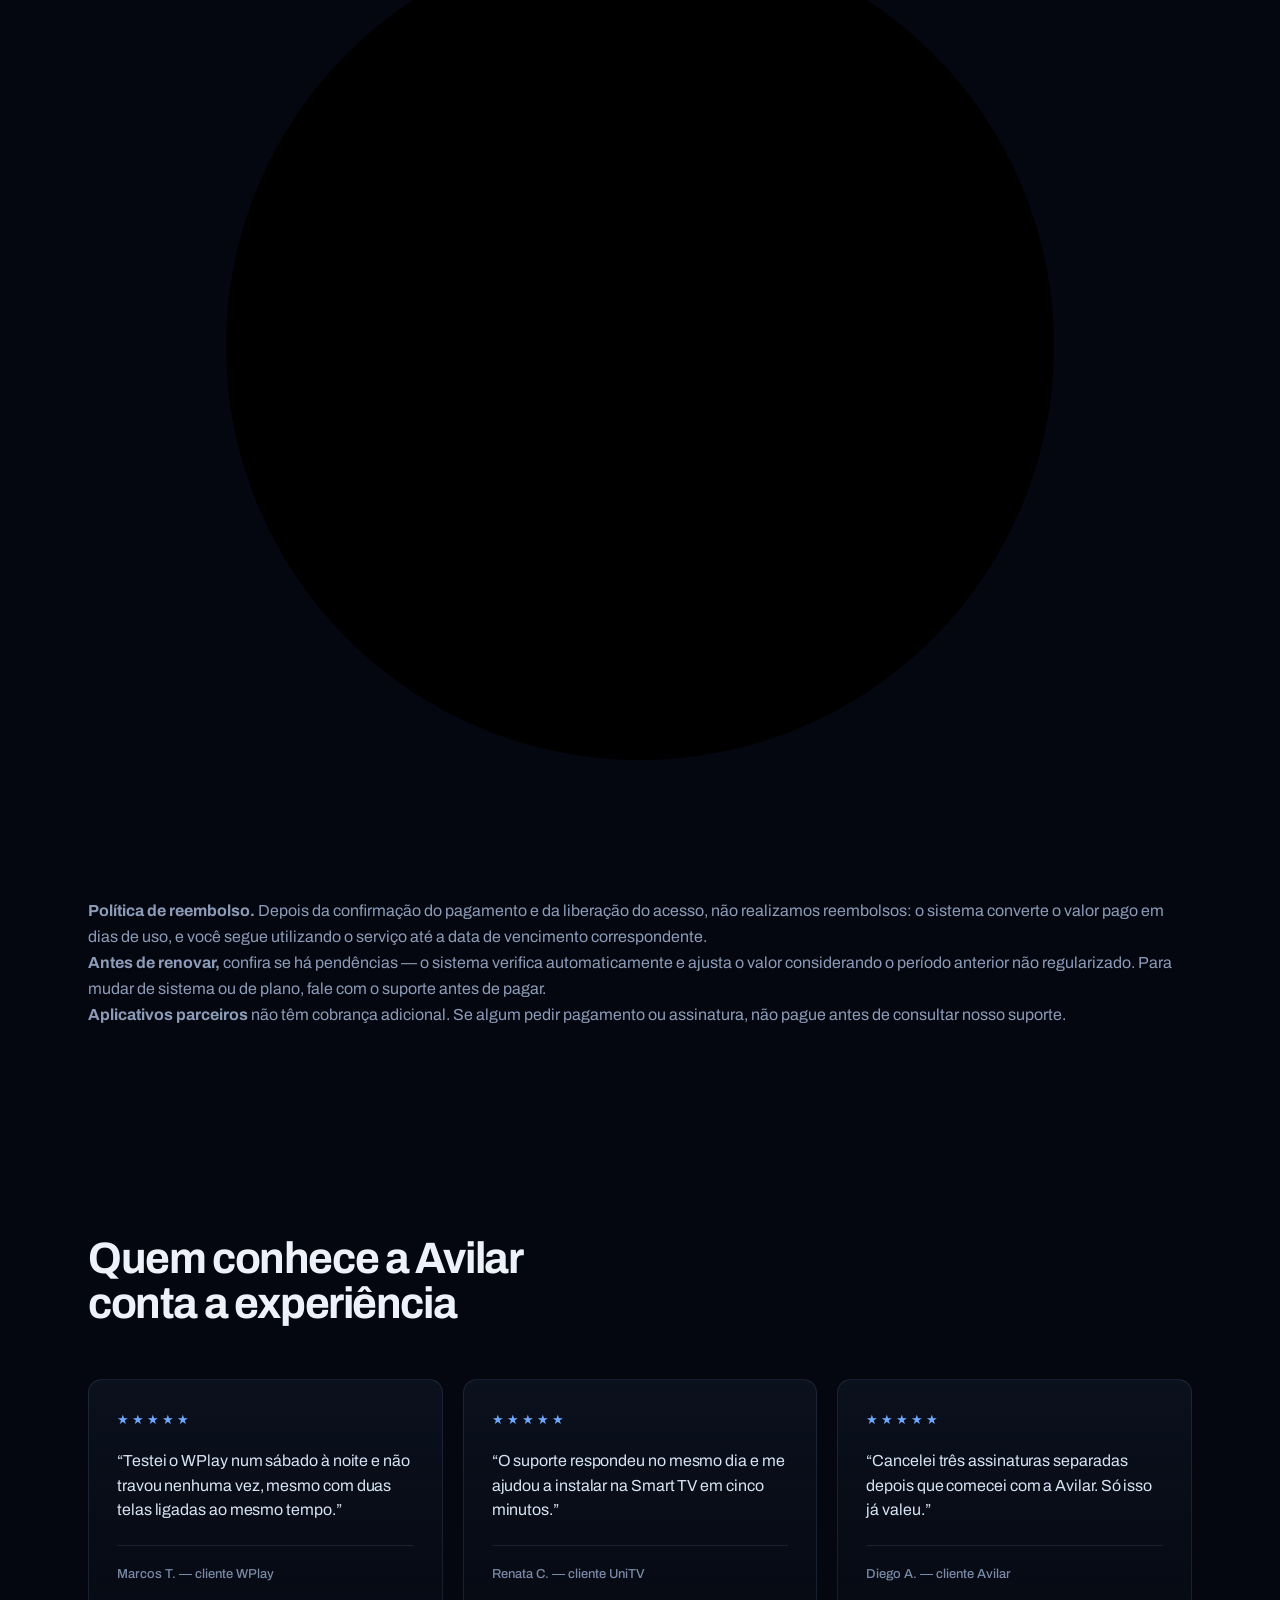
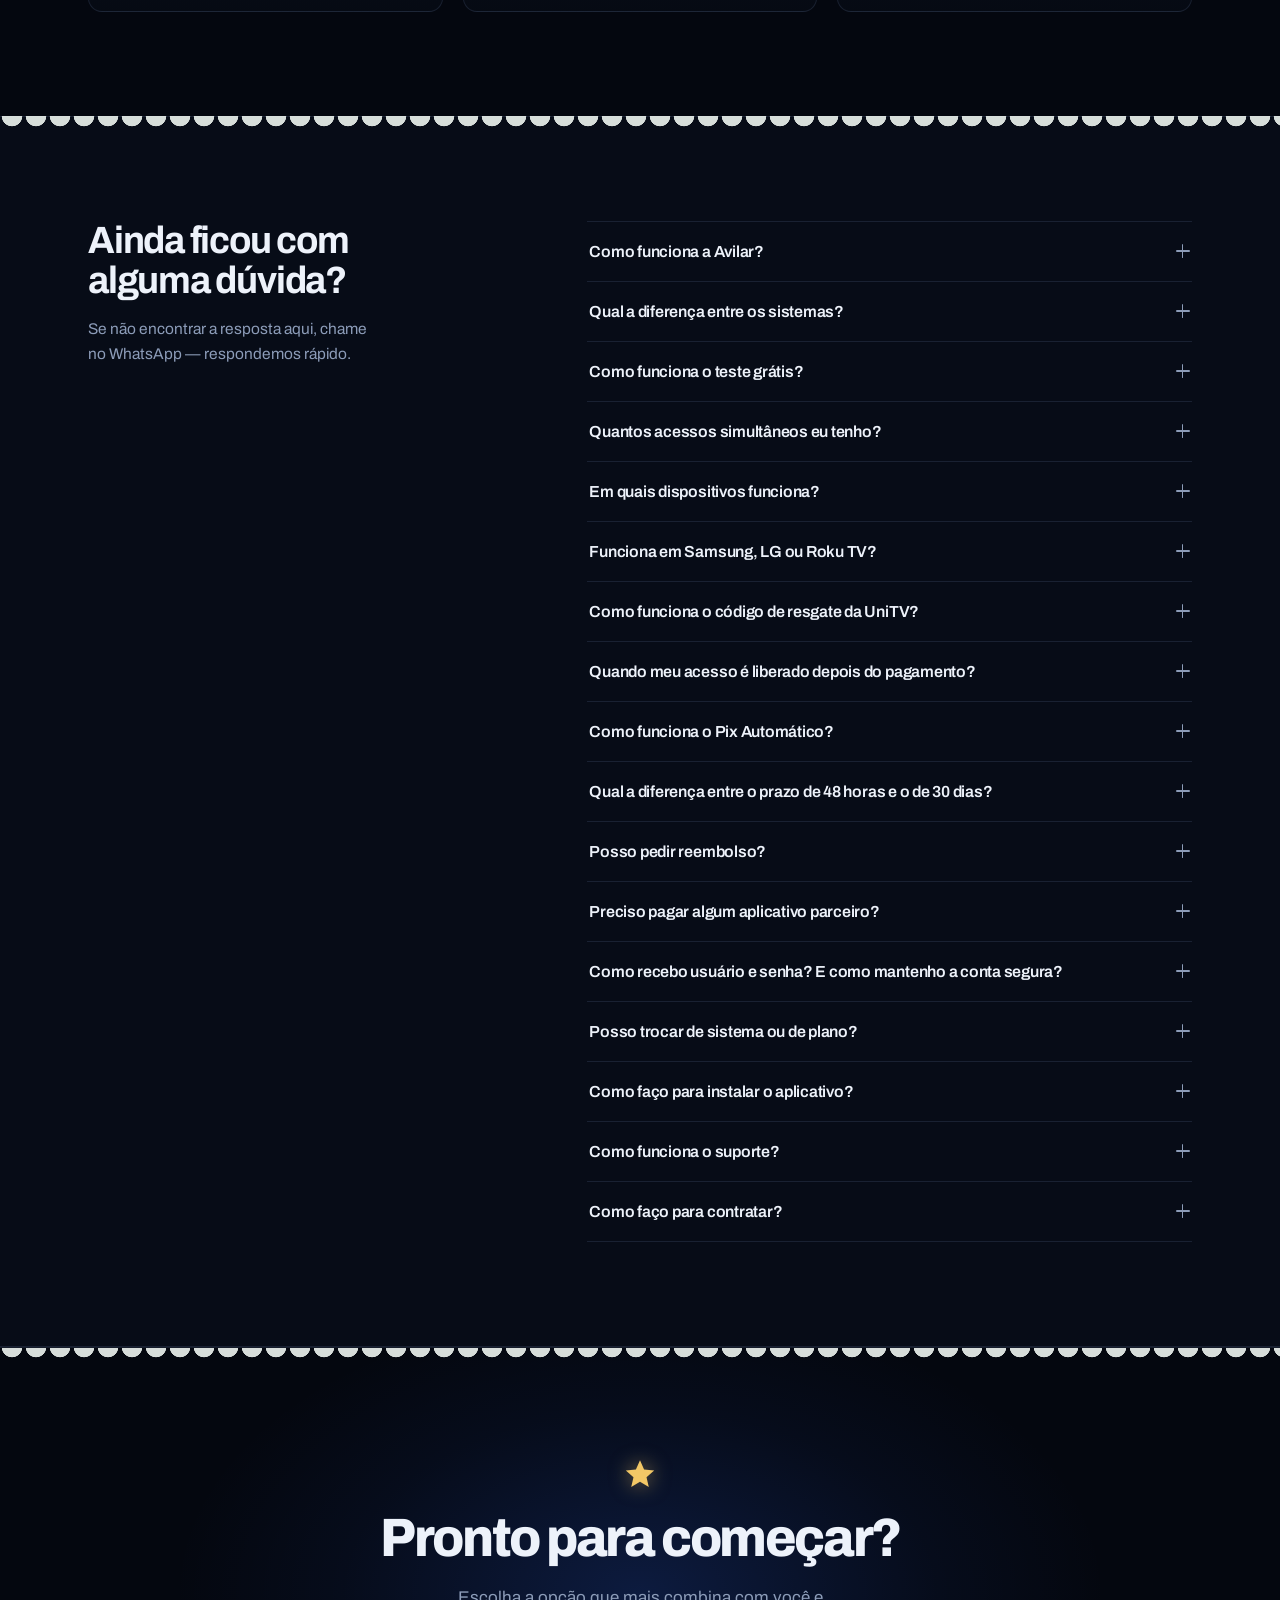
==== commit bcf788bb: "Add files via upload" ====
--- a/index.html
+++ b/index.html
@@ -5,13 +5,22 @@
 <meta name="viewport" content="width=device-width, initial-scale=1.0">
 <title>Avilar — Canais, séries e filmes em um só lugar</title>
 <meta name="description" content="Canais ao vivo, séries e filmes em um só lugar. Escolha o sistema que combina com você e comece com teste grátis.">
-<meta name="theme-color" content="#04070F">
+<meta name="theme-color" content="#06100C">
 <link rel="preconnect" href="https://fonts.googleapis.com">
 <link rel="preconnect" href="https://fonts.gstatic.com" crossorigin>
 <link href="https://fonts.googleapis.com/css2?family=Archivo:wdth,wght@62..125,400..900&display=swap" rel="stylesheet">
 <link rel="stylesheet" href="style.css">
+<link rel="stylesheet" href="natal.css"> <!-- natal -->
 </head>
 <body>
+
+<!-- natal -->
+<div class="snow" id="snow" aria-hidden="true"></div>
+<div class="natal-bar" role="note">
+  <svg viewBox="0 0 24 24" aria-hidden="true"><path d="M11 1h2v5.6l3.7-3.7 1.4 1.4L13 9.4V11h1.6l5.1-5.1 1.4 1.4-3.7 3.7H23v2h-5.6l3.7 3.7-1.4 1.4L14.6 13H13v1.6l5.1 5.1-1.4 1.4-3.7-3.7V23h-2v-5.6l-3.7 3.7-1.4-1.4L11 14.6V13H9.4l-5.1 5.1-1.4-1.4L6.6 13H1v-2h5.6L2.9 7.3l1.4-1.4L9.4 11H11V9.4L5.9 4.3l1.4-1.4L11 6.6z"/></svg>
+  <span>Boas festas! Que o seu Natal tenha muita coisa boa para assistir.</span>
+  <svg viewBox="0 0 24 24" aria-hidden="true"><path d="M11 1h2v5.6l3.7-3.7 1.4 1.4L13 9.4V11h1.6l5.1-5.1 1.4 1.4-3.7 3.7H23v2h-5.6l3.7 3.7-1.4 1.4L14.6 13H13v1.6l5.1 5.1-1.4 1.4-3.7-3.7V23h-2v-5.6l-3.7 3.7-1.4-1.4L11 14.6V13H9.4l-5.1 5.1-1.4-1.4L6.6 13H1v-2h5.6L2.9 7.3l1.4-1.4L9.4 11H11V9.4L5.9 4.3l1.4-1.4L11 6.6z"/></svg>
+</div>
 
 <header class="site-header">
   <div class="nav">
@@ -24,6 +33,7 @@
       <a href="#sistemas">Sistemas</a>
       <a href="#comparar">Comparativo</a>
       <a href="#teste">Teste grátis</a>
+      <a href="#pagamento">Pagamento</a>
       <a href="#faq">Dúvidas</a>
     </nav>
 
@@ -35,6 +45,10 @@
 
   <!-- HERO -->
   <section class="hero">
+  <!-- natal -->
+  <span class="orn orn-1" aria-hidden="true"><svg viewBox="0 0 40 94"><line x1="20" y1="0" x2="20" y2="48" stroke="#C9B079" stroke-width="1.3"/><rect x="15" y="44" width="10" height="7" rx="2" fill="#E6BF72"/><circle cx="20" cy="68" r="17" fill="currentColor"/><path d="M4.5 66 Q20 76 35.5 66" stroke="rgba(255,255,255,0.55)" stroke-width="2.2" fill="none"/><ellipse cx="13.5" cy="60" rx="5" ry="3.2" fill="#fff" opacity="0.32" transform="rotate(-32 13.5 60)"/></svg></span>
+  <span class="orn orn-2" aria-hidden="true"><svg viewBox="0 0 40 114"><line x1="20" y1="0" x2="20" y2="68" stroke="#C9B079" stroke-width="1.3"/><rect x="15" y="64" width="10" height="7" rx="2" fill="#E6BF72"/><circle cx="20" cy="88" r="17" fill="currentColor"/><path d="M4.5 86 Q20 96 35.5 86" stroke="rgba(255,255,255,0.55)" stroke-width="2.2" fill="none"/><ellipse cx="13.5" cy="80" rx="5" ry="3.2" fill="#fff" opacity="0.32" transform="rotate(-32 13.5 80)"/></svg></span>
+  <span class="orn orn-3" aria-hidden="true"><svg viewBox="0 0 40 84"><line x1="20" y1="0" x2="20" y2="38" stroke="#C9B079" stroke-width="1.3"/><rect x="15" y="34" width="10" height="7" rx="2" fill="#E6BF72"/><circle cx="20" cy="58" r="17" fill="currentColor"/><path d="M4.5 56 Q20 66 35.5 56" stroke="rgba(255,255,255,0.55)" stroke-width="2.2" fill="none"/><ellipse cx="13.5" cy="50" rx="5" ry="3.2" fill="#fff" opacity="0.32" transform="rotate(-32 13.5 50)"/></svg></span>
     <div class="hero-grid wrap">
       <div class="hero-copy">
         <p class="live"><span class="live-dot"></span>Transmissão ao vivo, 24 horas</p>
@@ -184,6 +198,16 @@
             <li><svg viewBox="0 0 24 24" fill="none" stroke-width="2.6"><path d="M20 6L9 17l-5-5"/></svg>Android, iOS, computador e Smart TV</li>
           </ul>
 
+          <div class="plans">
+            <span class="block-label">Planos e valores</span>
+            <ul class="plan-list">
+              <li class="plan-row"><div class="plan-info"><span class="plan-days">30 dias</span></div><span class="plan-price"><small>R$</small>29,99</span></li>
+              <li class="plan-row"><div class="plan-info"><span class="plan-days">90 dias</span><span class="plan-per">≈ R$ 26,66 por mês</span></div><span class="plan-price"><small>R$</small>79,99</span></li>
+              <li class="plan-row"><div class="plan-info"><span class="plan-days">180 dias</span><span class="plan-per">≈ R$ 21,67 por mês</span></div><span class="plan-price"><small>R$</small>129,99</span></li>
+              <li class="plan-row is-best"><div class="plan-info"><span class="plan-days">365 dias<span class="plan-tag">Melhor custo</span></span><span class="plan-per">≈ R$ 13,33 por mês</span></div><span class="plan-price"><small>R$</small>159,99</span></li>
+            </ul>
+          </div>
+
           <div class="system-block">
             <span class="block-label">Aplicativos parceiros inclusos</span>
             <div class="chips">
@@ -212,12 +236,22 @@
           <ul class="system-features">
             <li><svg viewBox="0 0 24 24" fill="none" stroke-width="2.6"><path d="M20 6L9 17l-5-5"/></svg>Canais ao vivo, filmes e séries</li>
             <li><svg viewBox="0 0 24 24" fill="none" stroke-width="2.6"><path d="M20 6L9 17l-5-5"/></svg>Qualidade até 4K</li>
-            <li><svg viewBox="0 0 24 24" fill="none" stroke-width="2.6"><path d="M20 6L9 17l-5-5"/></svg>Android, computador e Smart TV</li>
+            <li><svg viewBox="0 0 24 24" fill="none" stroke-width="2.6"><path d="M20 6L9 17l-5-5"/></svg>Mais dedicada e recomendada para Android</li>
           </ul>
+
+          <div class="plans">
+            <span class="block-label">Planos e valores</span>
+            <ul class="plan-list">
+              <li class="plan-row"><div class="plan-info"><span class="plan-days">30 dias</span></div><span class="plan-price"><small>R$</small>19,99</span></li>
+              <li class="plan-row"><div class="plan-info"><span class="plan-days">90 dias</span><span class="plan-per">≈ R$ 16,66 por mês</span></div><span class="plan-price"><small>R$</small>49,99</span></li>
+              <li class="plan-row"><div class="plan-info"><span class="plan-days">180 dias</span><span class="plan-per">≈ R$ 16,67 por mês</span></div><span class="plan-price"><small>R$</small>99,99</span></li>
+              <li class="plan-row is-best"><div class="plan-info"><span class="plan-days">365 dias<span class="plan-tag">Melhor custo</span></span><span class="plan-per">≈ R$ 12,50 por mês</span></div><span class="plan-price"><small>R$</small>149,99</span></li>
+            </ul>
+          </div>
 
           <div class="system-note">
             <svg viewBox="0 0 24 24" fill="none" stroke-width="2"><path d="M12 9v4M12 17h.01M10.29 3.86L1.82 18a2 2 0 001.71 3h16.94a2 2 0 001.71-3L13.71 3.86a2 2 0 00-3.42 0z"/></svg>
-            <span>Exclusivo para Android, incluindo Smart TVs e dispositivos que transformam a TV em Smart.</span>
+            <span>Funciona melhor em Android, incluindo Smart TVs Android e dispositivos que transformam a TV em Smart. Em Samsung, LG, Roku TV e outros, ativamos aplicativos premium compatíveis.</span>
           </div>
 
           <div class="system-foot">
@@ -227,6 +261,25 @@
         </article>
 
       </div>
+
+      <p class="plans-foot">Os valores e períodos correspondem aos planos disponíveis no momento da contratação e podem ser atualizados mediante aviso.</p>
+
+      <details class="exclusive">
+        <summary>
+          <span class="exclusive-title">WPlay Exclusivo</span>
+          <span class="exclusive-sub">Condição especial para clientes migrados do RushPlay</span>
+          <svg class="exclusive-chev" viewBox="0 0 24 24" aria-hidden="true"><path d="M6 9l6 6 6-6"/></svg>
+        </summary>
+        <div class="exclusive-body">
+          <ul class="plan-list">
+              <li class="plan-row"><div class="plan-info"><span class="plan-days">30 dias</span></div><span class="plan-price"><small>R$</small>19,99</span></li>
+              <li class="plan-row"><div class="plan-info"><span class="plan-days">90 dias</span></div><span class="plan-price"><small>R$</small>54,99</span></li>
+              <li class="plan-row"><div class="plan-info"><span class="plan-days">180 dias</span></div><span class="plan-price"><small>R$</small>109,99</span></li>
+              <li class="plan-row"><div class="plan-info"><span class="plan-days">365 dias</span></div><span class="plan-price"><small>R$</small>189,99</span></li>
+          </ul>
+          <p class="exclusive-note">2 acessos. Estes valores são destinados exclusivamente aos clientes que foram migrados do RushPlay para o WPlay e não estão disponíveis para novas contratações. O RushPlay não faz mais parte dos sistemas comercializados pela Avilar.</p>
+        </div>
+      </details>
     </div>
   </section>
 
@@ -481,6 +534,33 @@
       </div>
 
       <p class="apps-note">Não sabe se funciona no seu aparelho? <a href="https://wa.me/5541997043607?text=Ol%C3%A1!%20Meu%20dispositivo%20%C3%A9%20compat%C3%ADvel%3F">Pergunte no WhatsApp</a></p>
+
+      <div class="panel-grid">
+        <article class="panel reveal">
+          <h3>Samsung, LG, Roku TV e outros</h3>
+          <p>A UniTV é mais dedicada e recomendada para aparelhos Android. Nos demais sistemas, trabalhamos com a ativação de aplicativos premium compatíveis com cada dispositivo.</p>
+          <div class="chips chips-lg"><span>MaxPlayer</span><span>HD Player</span><span>Brasil IPTV</span><span>Player IO</span><span>Flax Player</span><span>Fest Player</span><span>See Player</span><span>RX Purple</span></div>
+          <p class="panel-note">A disponibilidade de cada aplicativo depende do modelo e do sistema operacional da TV ou do dispositivo. Antes de contratar ou renovar, <a href="https://wa.me/5541997043607?text=Ol%C3%A1!%20Qual%20aplicativo%20%C3%A9%20compat%C3%ADvel%20com%20o%20meu%20aparelho%3F">confirme com o suporte</a> qual aplicativo funciona no seu.</p>
+        </article>
+
+        <article class="panel reveal">
+          <h3>UniTV: do teste ao resgate</h3>
+          <ol class="steps">
+            <li>
+              <span class="step-n">1</span>
+              <div><strong>Primeiro acesso</strong><p>Ao abrir o aplicativo pela primeira vez, o sistema libera automaticamente 3 dias de teste grátis. Depois do teste, é preciso adquirir ou renovar um plano para continuar.</p></div>
+            </li>
+            <li>
+              <span class="step-n">2</span>
+              <div><strong>Contrate o plano</strong><p>Ao contratar um pacote, você recebe um código de resgate com 16 dígitos.</p></div>
+            </li>
+            <li>
+              <span class="step-n">3</span>
+              <div><strong>Resgate o código</strong><p>Já tem conta? Basta inserir o código para liberar o pacote. Ainda não tem? Depois de resgatar, vincule um número de telefone e um e-mail à conta — isso permite vincular o segundo dispositivo.</p></div>
+            </li>
+          </ol>
+        </article>
+      </div>
     </div>
   </section>
 
@@ -504,7 +584,73 @@
             <span class="trial-name">UniTV</span>
             <span class="trial-dur">3 dias</span>
           </div>
-          <p class="trial-foot">O tempo de teste é definido pelo próprio sistema.</p>
+          <p class="trial-foot">O tempo de teste é definido pelo próprio sistema. Na UniTV, os 3 dias são liberados automaticamente no primeiro acesso ao aplicativo.</p>
+        </div>
+      </div>
+    </div>
+  </section>
+
+  <!-- PAGAMENTO E RENOVAÇÃO -->
+  <section class="section" id="pagamento">
+    <div class="wrap">
+      <div class="head head-split">
+        <h2>Pagamento, renovação e Pix Automático</h2>
+        <p>Tudo claro antes de contratar: como o acesso é liberado, como renovar e quais são os prazos.</p>
+      </div>
+
+      <div class="info-cards stagger">
+        <article class="info-card">
+          <span class="info-icon"><svg viewBox="0 0 24 24" fill="none" stroke="currentColor" stroke-width="1.7"><path d="M20 6L9 17l-5-5"/></svg></span>
+          <h3>Liberação após o pagamento</h3>
+          <p>O acesso é liberado somente depois da confirmação do pagamento. O sistema converte automaticamente o valor pago em dias de acesso, de acordo com o plano contratado.</p>
+        </article>
+
+        <article class="info-card">
+          <span class="info-icon"><svg viewBox="0 0 24 24" fill="none" stroke="currentColor" stroke-width="1.7"><path d="M17 2l4 4-4 4"/><path d="M3 11V9a3 3 0 0 1 3-3h15"/><path d="M7 22l-4-4 4-4"/><path d="M21 13v2a3 3 0 0 1-3 3H3"/></svg></span>
+          <h3>Pix Automático</h3>
+          <ul class="dot-list">
+            <li>O banco avisa você 3 dias antes da cobrança programada.</li>
+            <li>Sem saldo, o sistema pode tentar a cobrança novamente.</li>
+            <li>Se o pagamento não ocorrer em 5 dias, a autorização é cancelada e a renovação passa a ser manual.</li>
+            <li>Você cancela quando quiser, pelo app do banco ou com um de nossos atendentes.</li>
+          </ul>
+        </article>
+
+        <article class="info-card">
+          <span class="info-icon"><svg viewBox="0 0 24 24" fill="none" stroke="currentColor" stroke-width="1.7"><path d="M12 3l8 3v6c0 4.5-3.2 8-8 9-4.8-1-8-4.5-8-9V6z"/></svg></span>
+          <h3>Usuário, senha e segurança</h3>
+          <p>Usuário e senha são enviados ao contato cadastrado. Não compartilhe seus dados de acesso. Se suspeitar que outra pessoa usa sua conta, fale com o suporte — podemos alterar as credenciais para proteger o acesso.</p>
+        </article>
+      </div>
+
+      <div class="deadlines stagger">
+        <article class="deadline">
+          <span class="deadline-tag">Opção 1</span>
+          <h3>Prazo de 48 horas</h3>
+          <ul class="dot-list">
+            <li>Você tem até 48 horas após o vencimento para pagar.</li>
+            <li>Se o pagamento não for identificado nesse prazo, o sistema pode bloquear o acesso.</li>
+            <li>Não acrescenta um mês pendente ao valor da próxima renovação.</li>
+          </ul>
+        </article>
+
+        <article class="deadline">
+          <span class="deadline-tag">Opção 2</span>
+          <h3>Prazo de 30 dias</h3>
+          <ul class="dot-list">
+            <li>Você pode deixar o pagamento pendente por até 30 dias.</li>
+            <li>Passado esse prazo sem pagamento, o acesso é bloqueado.</li>
+            <li>Na regularização, o sistema pode somar o período pendente à nova renovação, o que corresponde a dois meses de cobrança.</li>
+          </ul>
+        </article>
+      </div>
+
+      <div class="notice">
+        <svg viewBox="0 0 24 24"><circle cx="12" cy="12" r="9"/><path d="M12 8v4M12 16h.01"/></svg>
+        <div>
+          <p><strong>Política de reembolso.</strong> Depois da confirmação do pagamento e da liberação do acesso, não realizamos reembolsos: o sistema converte o valor pago em dias de uso, e você segue utilizando o serviço até a data de vencimento correspondente.</p>
+          <p><strong>Antes de renovar,</strong> confira se há pendências — o sistema verifica automaticamente e ajusta o valor considerando o período anterior não regularizado. Para mudar de sistema ou de plano, fale com o <a href="https://wa.me/5541997043607?text=Ol%C3%A1!%20Quero%20mudar%20de%20sistema%20ou%20plano.">suporte</a> antes de pagar.</p>
+          <p><strong>Aplicativos parceiros</strong> não têm cobrança adicional. Se algum pedir pagamento ou assinatura, não pague antes de consultar nosso suporte.</p>
         </div>
       </div>
     </div>
@@ -557,12 +703,12 @@
 
           <div class="faq-item">
             <button class="faq-q" aria-expanded="false">Qual a diferença entre os sistemas?<span class="plus"></span></button>
-            <div class="faq-a"><p>Os dois oferecem 2 acessos simultâneos e qualidade até 4K. A diferença está na duração do teste grátis, nos aplicativos parceiros inclusos no WPlay e no fato de a UniTV funcionar exclusivamente em Android e Smart TV.</p></div>
+            <div class="faq-a"><p>Os dois oferecem 2 acessos simultâneos e qualidade até 4K. A diferença está na duração do teste grátis, nos aplicativos parceiros inclusos no WPlay e nos aparelhos: a UniTV é mais dedicada e recomendada para Android, enquanto o WPlay também atende iOS e computador.</p></div>
           </div>
 
           <div class="faq-item">
             <button class="faq-q" aria-expanded="false">Como funciona o teste grátis?<span class="plus"></span></button>
-            <div class="faq-a"><p>Você testa gratuitamente antes de contratar, dentro do tempo definido para cada sistema: 4 horas no WPlay e 3 dias na UniTV.</p></div>
+            <div class="faq-a"><p>Você testa gratuitamente antes de contratar, dentro do tempo definido para cada sistema: 4 horas no WPlay e 3 dias na UniTV. Na UniTV, os 3 dias são liberados automaticamente no primeiro acesso ao aplicativo.</p></div>
           </div>
 
           <div class="faq-item">
@@ -572,7 +718,52 @@
 
           <div class="faq-item">
             <button class="faq-q" aria-expanded="false">Em quais dispositivos funciona?<span class="plus"></span></button>
-            <div class="faq-a"><p>Android, iOS, computador, Smart TV e dispositivos que transformam a TV em Smart. A compatibilidade pode variar conforme o sistema e o modelo do dispositivo.</p></div>
+            <div class="faq-a"><p>Android, iOS, computador, Smart TV e dispositivos que transformam a TV em Smart. A compatibilidade varia conforme o sistema e o modelo do aparelho. Em Samsung, LG, Roku TV e outros, ativamos aplicativos premium compatíveis.</p></div>
+          </div>
+
+          <div class="faq-item">
+            <button class="faq-q" aria-expanded="false">Funciona em Samsung, LG ou Roku TV?<span class="plus"></span></button>
+            <div class="faq-a"><p>A UniTV é mais dedicada ao Android. Nesses aparelhos, ativamos aplicativos premium compatíveis: MaxPlayer, HD Player, Brasil IPTV, Player IO, Flax Player, Fest Player, See Player e RX Purple. A disponibilidade depende do modelo e do sistema da TV — antes de contratar ou renovar, confirme com o suporte qual aplicativo serve para o seu aparelho.</p></div>
+          </div>
+
+          <div class="faq-item">
+            <button class="faq-q" aria-expanded="false">Como funciona o código de resgate da UniTV?<span class="plus"></span></button>
+            <div class="faq-a"><p>Ao contratar um pacote, você recebe um código de resgate com 16 dígitos. Quem já tem conta só precisa inserir o código para liberar o pacote. Quem ainda não tem conta deve, depois de resgatar o código, vincular um número de telefone e um e-mail — isso permite vincular o segundo dispositivo.</p></div>
+          </div>
+
+          <div class="faq-item">
+            <button class="faq-q" aria-expanded="false">Quando meu acesso é liberado depois do pagamento?<span class="plus"></span></button>
+            <div class="faq-a"><p>A liberação acontece somente após a confirmação do pagamento. Em seguida, o sistema converte automaticamente o valor pago em dias de acesso, conforme o plano contratado.</p></div>
+          </div>
+
+          <div class="faq-item">
+            <button class="faq-q" aria-expanded="false">Como funciona o Pix Automático?<span class="plus"></span></button>
+            <div class="faq-a"><p>O banco avisa você 3 dias antes da cobrança programada. Se não houver saldo, o sistema pode tentar novamente. Se o pagamento não ocorrer em 5 dias, a autorização é cancelada e você precisa renovar manualmente. Você pode cancelar a autorização a qualquer momento pelo app do banco ou pedindo a um de nossos atendentes.</p></div>
+          </div>
+
+          <div class="faq-item">
+            <button class="faq-q" aria-expanded="false">Qual a diferença entre o prazo de 48 horas e o de 30 dias?<span class="plus"></span></button>
+            <div class="faq-a"><p>No prazo de 48 horas, você tem até 48 horas após o vencimento para pagar, e isso não acrescenta um mês pendente na próxima renovação. No prazo de 30 dias, você pode deixar o pagamento pendente por até 30 dias, mas, na regularização, o sistema pode somar o período pendente à nova renovação, correspondendo a dois meses de cobrança.</p></div>
+          </div>
+
+          <div class="faq-item">
+            <button class="faq-q" aria-expanded="false">Posso pedir reembolso?<span class="plus"></span></button>
+            <div class="faq-a"><p>Depois da confirmação do pagamento e da liberação do acesso, não realizamos reembolsos. Isso acontece porque o sistema converte o valor pago em dias de uso — você continua utilizando o serviço até a data de vencimento correspondente.</p></div>
+          </div>
+
+          <div class="faq-item">
+            <button class="faq-q" aria-expanded="false">Preciso pagar algum aplicativo parceiro?<span class="plus"></span></button>
+            <div class="faq-a"><p>Não. Os aplicativos parceiros disponibilizados pela Avilar não têm cobrança adicional. Se algum aplicativo pedir pagamento, assinatura ou qualquer valor extra, não pague antes de consultar nosso suporte.</p></div>
+          </div>
+
+          <div class="faq-item">
+            <button class="faq-q" aria-expanded="false">Como recebo usuário e senha? E como mantenho a conta segura?<span class="plus"></span></button>
+            <div class="faq-a"><p>Usuário e senha são enviados diretamente ao contato cadastrado no sistema. Evite compartilhar suas credenciais. Se suspeitar que alguém está usando sua conta, fale com o suporte imediatamente — nossa equipe pode alterar as credenciais para proteger o acesso.</p></div>
+          </div>
+
+          <div class="faq-item">
+            <button class="faq-q" aria-expanded="false">Posso trocar de sistema ou de plano?<span class="plus"></span></button>
+            <div class="faq-a"><p>Pode. Fale com o nosso suporte antes de pagar: a equipe verifica as opções disponíveis e orienta sobre o procedimento necessário.</p></div>
           </div>
 
           <div class="faq-item">
@@ -582,7 +773,7 @@
 
           <div class="faq-item">
             <button class="faq-q" aria-expanded="false">Como funciona o suporte?<span class="plus"></span></button>
-            <div class="faq-a"><p>O suporte é feito diretamente pelo WhatsApp, com uma equipe preparada para ajudar na configuração e em qualquer dúvida durante o uso.</p></div>
+            <div class="faq-a"><p>O suporte é feito pelo WhatsApp, com uma equipe preparada para ajudar com instalação, acesso, credenciais, pagamentos e renovações. Para agilizar, explique o problema com detalhes e, se puder, envie capturas de tela ou vídeos.</p></div>
           </div>
 
           <div class="faq-item">
@@ -598,6 +789,7 @@
   <!-- CTA FINAL -->
   <section class="final">
     <div class="wrap final-inner reveal">
+      <svg class="final-star" viewBox="0 0 24 24" aria-hidden="true"><path d="M12 1.5l2.9 6.6 7.1.7-5.4 4.7 1.6 7-6.2-3.7-6.2 3.7 1.6-7L2 8.8l7.1-.7z"/></svg> <!-- natal -->
       <h2>Pronto para começar?</h2>
       <p>Escolha a opção que mais combina com você e comece sua experiência hoje mesmo.</p>
       <div class="final-cta">
@@ -614,14 +806,21 @@
     <div class="footer-brand">
       <span class="brand-name">Avilar</span>
       <span>Entretenimento sem complicação.</span>
+      <span class="natal-wish"><svg viewBox="0 0 24 24" aria-hidden="true"><path d="M12 1l2.2 4.9 5.3.6-4 3.6 1.2 5.2L12 12.6 7.3 15.3l1.2-5.2-4-3.6 5.3-.6z"/><path d="M11 16h2v6h-2z"/></svg>Boas festas da equipe Avilar</span> <!-- natal -->
     </div>
     <div class="footer-meta">
-      <span>© 2026 Avilar. Todos os direitos reservados.</span>
+      <span>© 2026 Avilar Revenda. Todos os direitos reservados.</span>
       <span>Dados e imagens de filmes e séries fornecidos por TMDB.</span>
     </div>
   </div>
 </footer>
 
+<!-- natal -->
+<button class="snow-toggle" id="snowToggle" type="button" aria-pressed="true" aria-label="Ligar ou desligar a neve">
+  <svg viewBox="0 0 24 24" aria-hidden="true"><path d="M12 2v20M4.2 7l15.6 10M4.2 17L19.8 7"/><path d="M9.5 3.8L12 6l2.5-2.2M9.5 20.2L12 18l2.5 2.2"/></svg>
+</button>
+
 <script src="script.js"></script>
+<script src="natal.js"></script> <!-- natal -->
 </body>
 </html>
--- a/natal.css
+++ b/natal.css
@@ -0,0 +1,172 @@
+/* =========================================================
+   TEMA DE NATAL — Avilar
+   Para desligar a decoração: remova o <link> deste arquivo, o
+   <script src="natal.js"> e os elementos marcados com <!-- natal -->.
+   (As cores vermelho/verde/dourado ficam no style.css.)
+   ========================================================= */
+
+/* ---------- faixa de boas festas (bengala de Natal) ---------- */
+.natal-bar{
+  display:flex;
+  align-items:center;
+  justify-content:center;
+  gap:12px;
+  padding:9px 16px 8px;
+  font-size:13.5px;
+  font-weight:600;
+  letter-spacing:0.005em;
+  text-align:center;
+  color:#FFF1D6;
+  background:linear-gradient(90deg, #7F1726 0%, #A5232F 38%, #17583B 62%, #0F4A31 100%);
+  border-bottom:4px solid transparent;
+  border-image:repeating-linear-gradient(135deg, #C8283A 0 9px, #F7F3EA 9px 18px) 1;
+}
+.natal-bar svg{width:14px;height:14px;fill:#F2C766;flex-shrink:0;}
+@media (max-width:560px){
+  .natal-bar{font-size:12.5px;gap:8px;}
+  .natal-bar svg:last-child{display:none;}
+}
+
+/* ---------- guirlanda de luzes presa ao cabeçalho (estática) ---------- */
+.site-header::after{
+  content:'';
+  position:absolute;
+  left:0;right:0;
+  top:100%;
+  height:32px;
+  background:url("data:image/svg+xml,%3Csvg xmlns='http://www.w3.org/2000/svg' width='96' height='32' viewBox='0 0 96 32'%3E%3Cpath d='M0 2 Q48 24 96 2' fill='none' stroke='%232C4F3B' stroke-width='1.7'/%3E%3Crect x='17.4' y='8.4' width='3.6' height='3.4' rx='0.8' fill='%231B2F24'/%3E%3Ccircle cx='19.2' cy='15.4' r='7.4' fill='%23E04658' opacity='0.13'/%3E%3Cellipse cx='19.2' cy='15.2' rx='3.4' ry='4.1' fill='%23E04658'/%3E%3Cellipse cx='18.099999999999998' cy='13.9' rx='1' ry='1.5' fill='%23fff' opacity='0.55'/%3E%3Crect x='46.2' y='12.4' width='3.6' height='3.4' rx='0.8' fill='%231B2F24'/%3E%3Ccircle cx='48' cy='19.4' r='7.4' fill='%23F2C766' opacity='0.13'/%3E%3Cellipse cx='48' cy='19.2' rx='3.4' ry='4.1' fill='%23F2C766'/%3E%3Cellipse cx='46.9' cy='17.9' rx='1' ry='1.5' fill='%23fff' opacity='0.55'/%3E%3Crect x='75.0' y='8.4' width='3.6' height='3.4' rx='0.8' fill='%231B2F24'/%3E%3Ccircle cx='76.8' cy='15.4' r='7.4' fill='%233DBE7A' opacity='0.13'/%3E%3Cellipse cx='76.8' cy='15.2' rx='3.4' ry='4.1' fill='%233DBE7A'/%3E%3Cellipse cx='75.7' cy='13.9' rx='1' ry='1.5' fill='%23fff' opacity='0.55'/%3E%3C/svg%3E") repeat-x center top;
+  pointer-events:none;
+  z-index:2;
+}
+
+/* ---------- gorro de Papai Noel na marca ---------- */
+.brand{position:relative;}
+.brand::before{
+  content:'';
+  position:absolute;
+  left:-6px;top:-12px;
+  width:28px;height:22px;
+  background:url("data:image/svg+xml,%3Csvg xmlns='http://www.w3.org/2000/svg' viewBox='0 0 34 26'%3E%3Cpath d='M5 21C6 10 13 3 25 5C24 9 28 15 30 21Z' fill='%23D63A4C'/%3E%3Cpath d='M5 21C6 10 13 3 25 5C20 8 12 11 5 21Z' fill='%239E2233' opacity='0.5'/%3E%3Crect x='2' y='19' width='30' height='7' rx='3.5' fill='%23F7F3EA'/%3E%3Ccircle cx='26.5' cy='5' r='3.8' fill='%23F7F3EA'/%3E%3C/svg%3E") center/contain no-repeat;
+  transform:rotate(-14deg);
+  pointer-events:none;
+  z-index:2;
+}
+
+/* ---------- hero: luz vermelha + verde ---------- */
+.hero::before{
+  background:
+    radial-gradient(ellipse at 36% 45%, rgba(200,40,58,0.22), rgba(200,40,58,0.05) 46%, transparent 64%),
+    radial-gradient(ellipse at 70% 42%, rgba(61,190,122,0.15), rgba(61,190,122,0.04) 46%, transparent 62%);
+}
+
+/* ---------- bolas de Natal penduradas na guirlanda ---------- */
+.orn{
+  position:absolute;
+  top:6px;
+  z-index:3;
+  width:34px;
+  pointer-events:none;
+  transform-origin:50% 0;
+  animation:orn-sway 5.8s ease-in-out infinite alternate;
+}
+.orn svg{display:block;width:100%;height:auto;}
+.orn-1{left:calc(50% + 120px);color:#C8283A;}
+.orn-2{left:calc(50% + 290px);color:#E6BF72;animation-delay:-1.9s;}
+.orn-3{left:calc(50% + 450px);color:#2C9E64;animation-delay:-3.4s;}
+@keyframes orn-sway{
+  from{transform:rotate(-3.5deg);}
+  to{transform:rotate(3.5deg);}
+}
+@media (max-width:1100px){ .orn-3{display:none;} }
+@media (max-width:900px){ .orn{display:none;} }
+
+/* ---------- neve acumulada no topo das seções ---------- */
+.band::before,
+.final::after{
+  content:'';
+  position:absolute;
+  left:0;right:0;
+  top:-1px;
+  height:12px;
+  background:radial-gradient(circle at 12px 0, #EEF5F0 0 10px, transparent 10.6px) 0 0 / 24px 12px repeat-x;
+  opacity:0.9;
+  pointer-events:none;
+  z-index:2;
+}
+.final::after{z-index:0;}
+
+/* ---------- detalhes dourados ---------- */
+.final-star{
+  width:34px;height:34px;
+  margin:0 auto 18px;
+  fill:#F2C766;
+  filter:drop-shadow(0 0 10px rgba(242,199,102,0.55));
+}
+.natal-wish{
+  display:inline-flex;
+  align-items:center;
+  gap:8px;
+  color:var(--blue-hi);
+  font-weight:600;
+}
+.natal-wish svg{width:15px;height:15px;fill:var(--blue-hi);}
+
+/* ---------- neve caindo (JS cria os flocos) ---------- */
+.snow{
+  position:fixed;
+  inset:0;
+  z-index:55;
+  pointer-events:none;
+  overflow:hidden;
+}
+.snow.off{display:none;}
+.snowflake{
+  position:absolute;
+  top:-14px;
+  left:var(--x);
+  width:var(--s);
+  height:var(--s);
+  border-radius:50%;
+  background:#fff;
+  opacity:var(--o);
+  will-change:transform;
+  animation:snowfall var(--d) linear var(--delay) infinite;
+}
+@keyframes snowfall{
+  from{transform:translate3d(0,-6vh,0);}
+  to{transform:translate3d(var(--drift),108vh,0);}
+}
+
+.snow-toggle{
+  position:fixed;
+  left:18px;
+  bottom:18px;
+  z-index:70;
+  width:42px;height:42px;
+  display:grid;
+  place-items:center;
+  border-radius:50%;
+  border:1px solid var(--line-3);
+  background:rgba(10,24,18,0.88);
+  color:var(--blue-hi);
+  cursor:pointer;
+  backdrop-filter:blur(8px);
+  -webkit-backdrop-filter:blur(8px);
+  transition:border-color 0.2s ease, color 0.2s ease, opacity 0.2s ease;
+}
+.snow-toggle svg{width:20px;height:20px;fill:none;stroke:currentColor;stroke-width:1.8;stroke-linecap:round;}
+.snow-toggle:hover{border-color:var(--blue-hi);}
+.snow-toggle[aria-pressed="false"]{color:var(--muted-dim);opacity:0.75;}
+.snow-toggle[aria-pressed="false"]::after{
+  content:'';
+  position:absolute;
+  width:24px;height:1.8px;
+  background:var(--muted-dim);
+  transform:rotate(-45deg);
+}
+
+@media (prefers-reduced-motion: reduce){
+  .snow{display:none;}
+  .orn{animation:none;}
+  .snow-toggle{display:none;}
+}
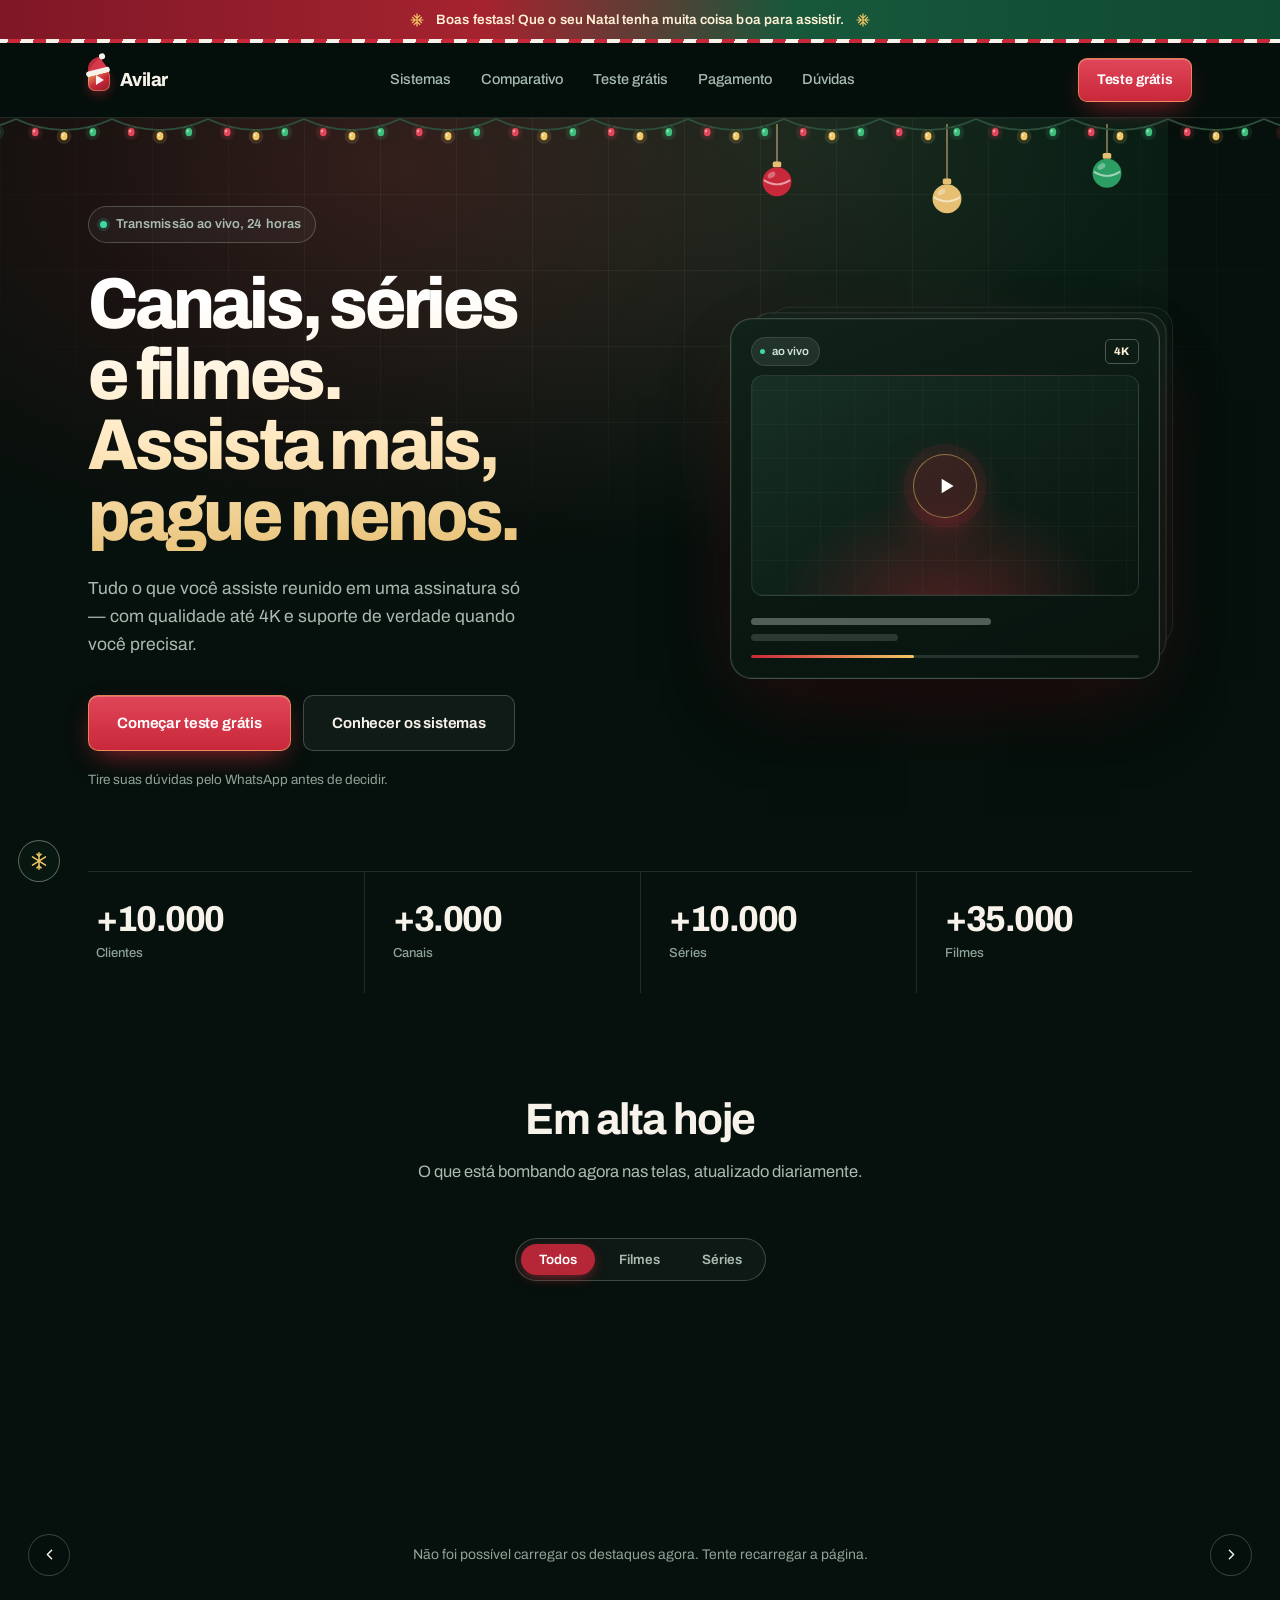
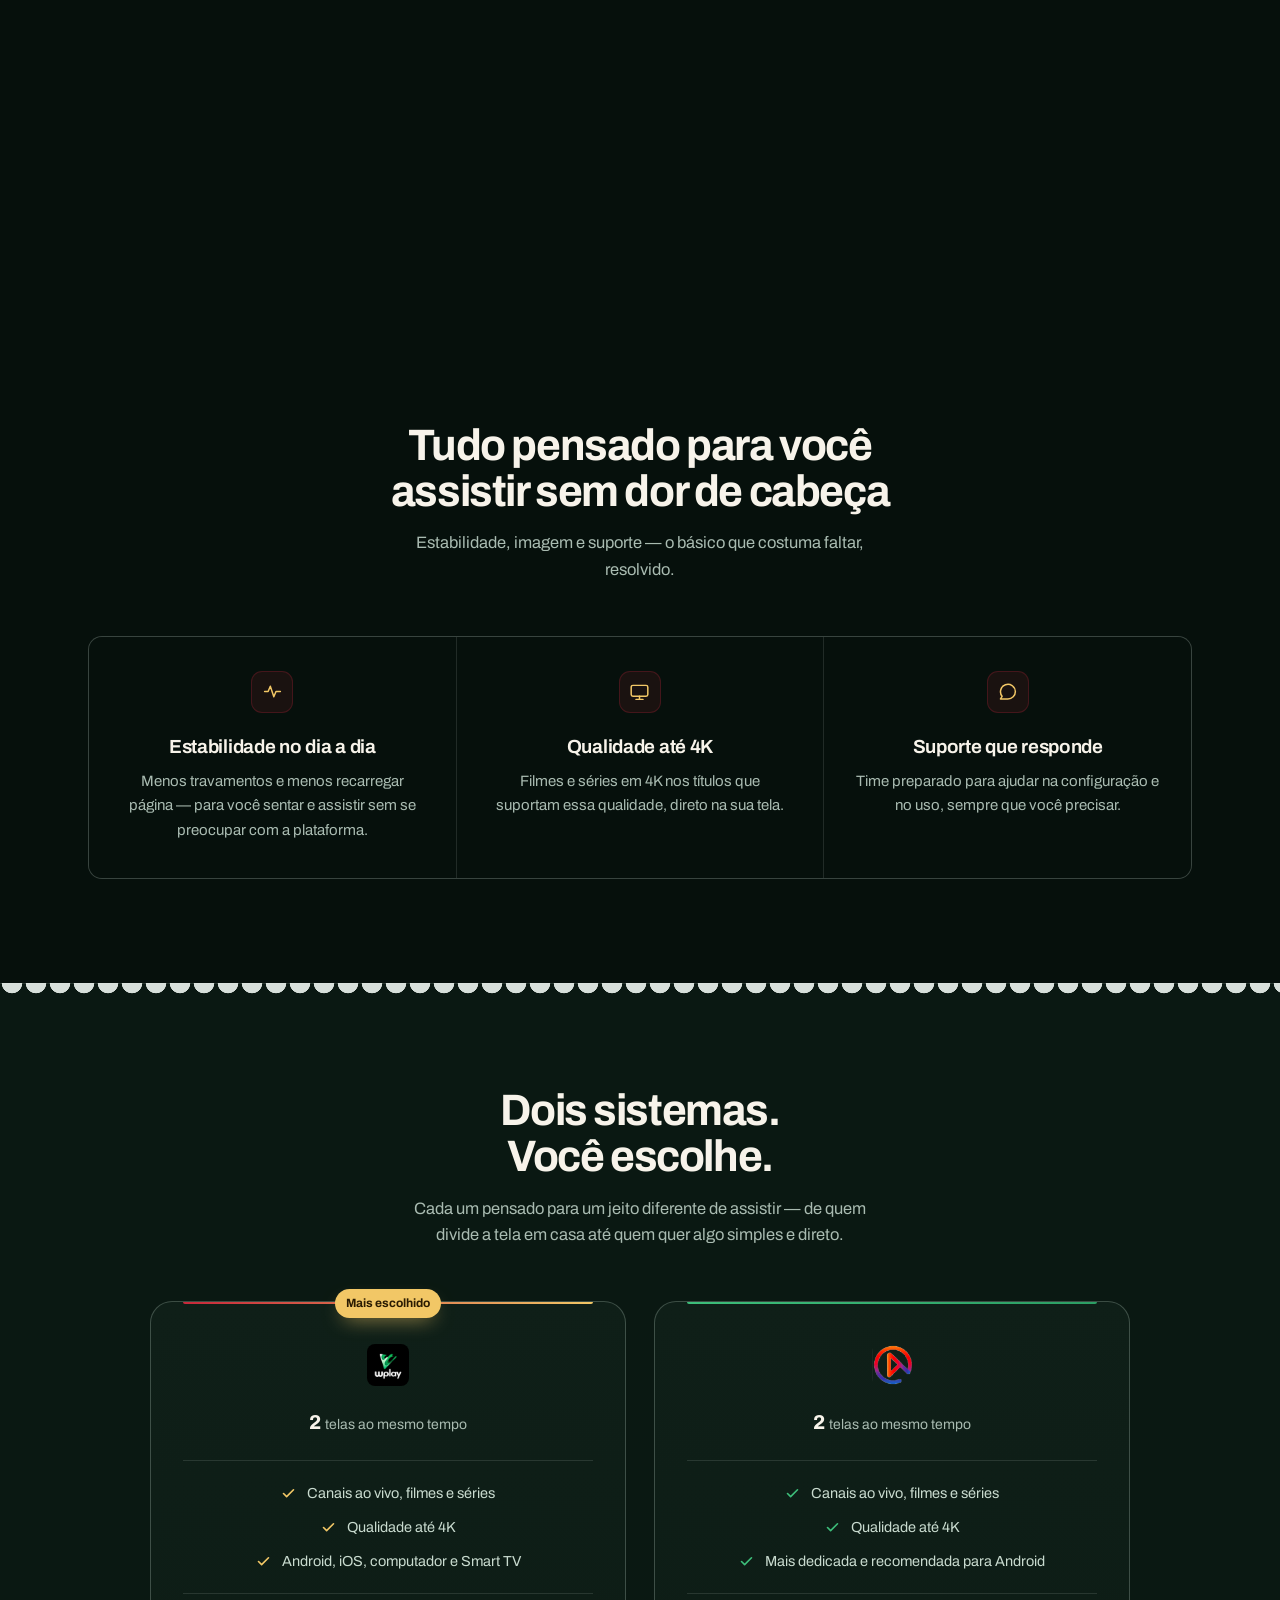
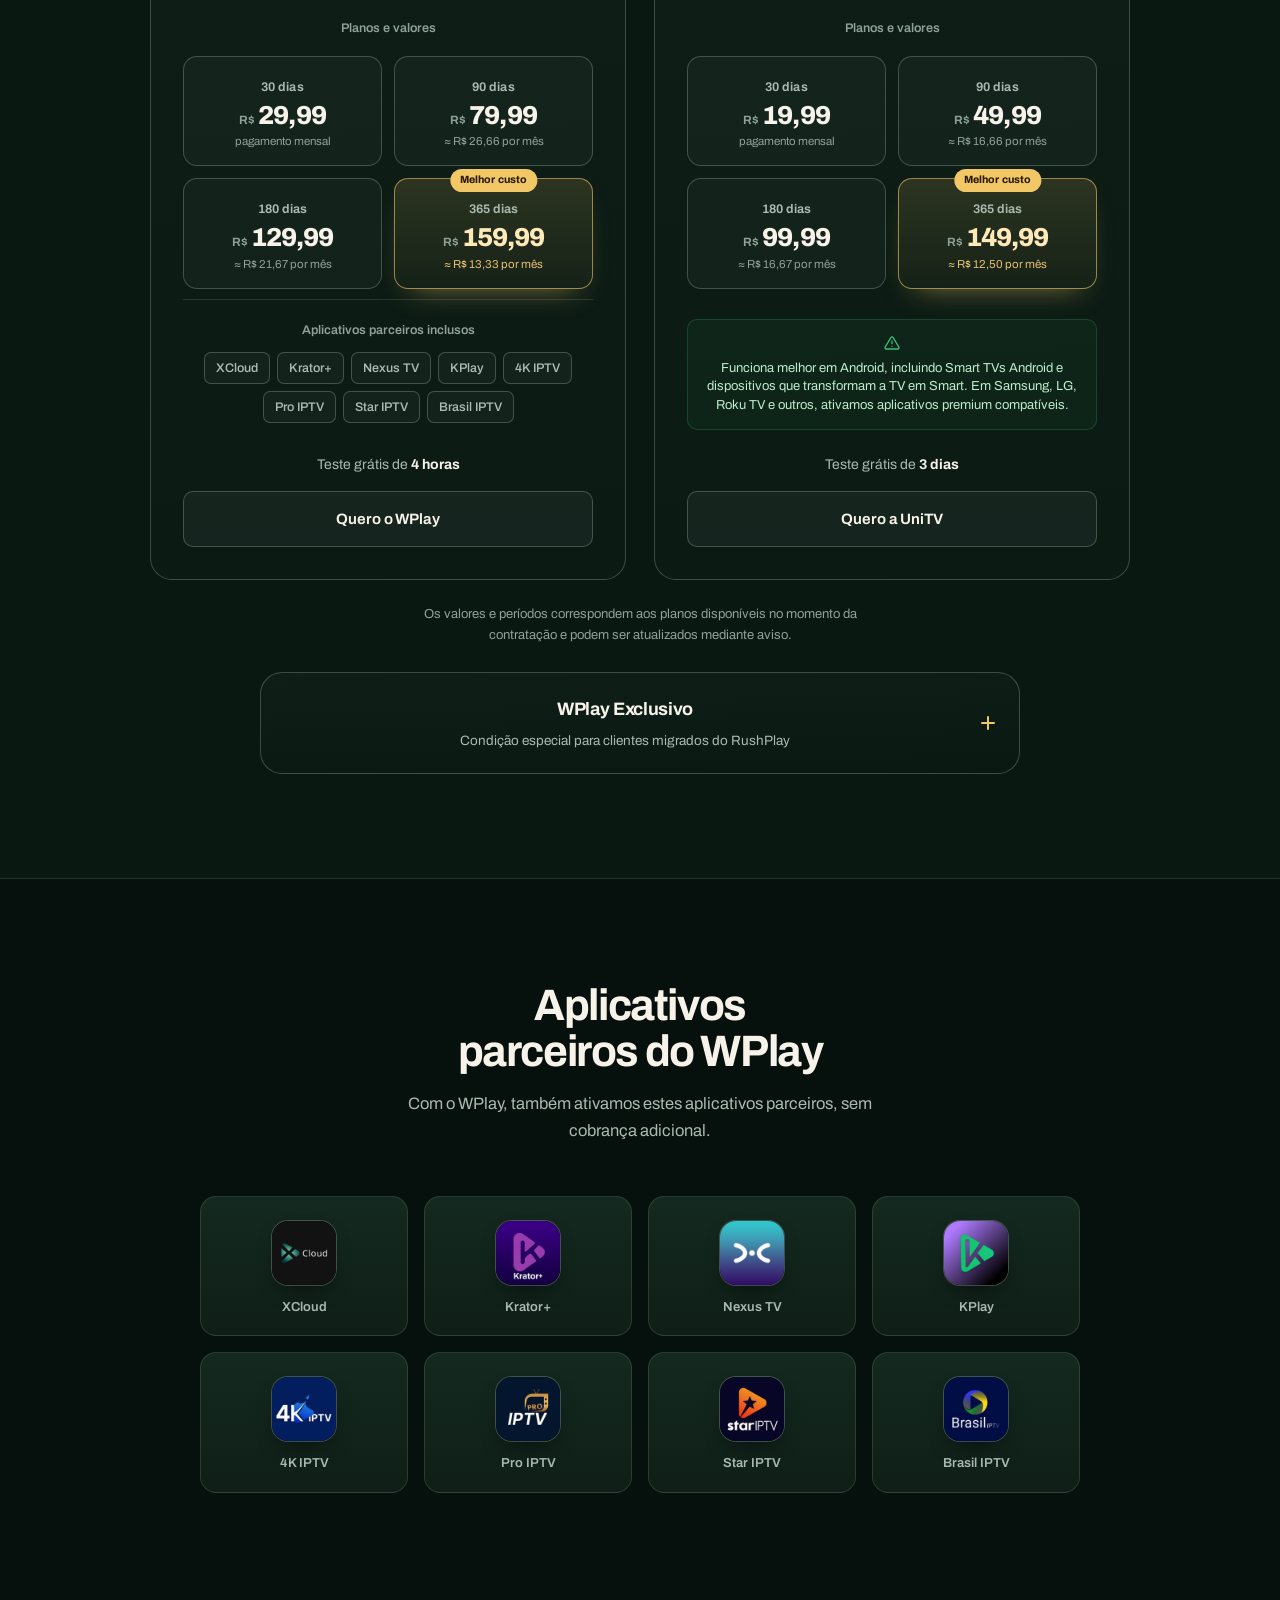
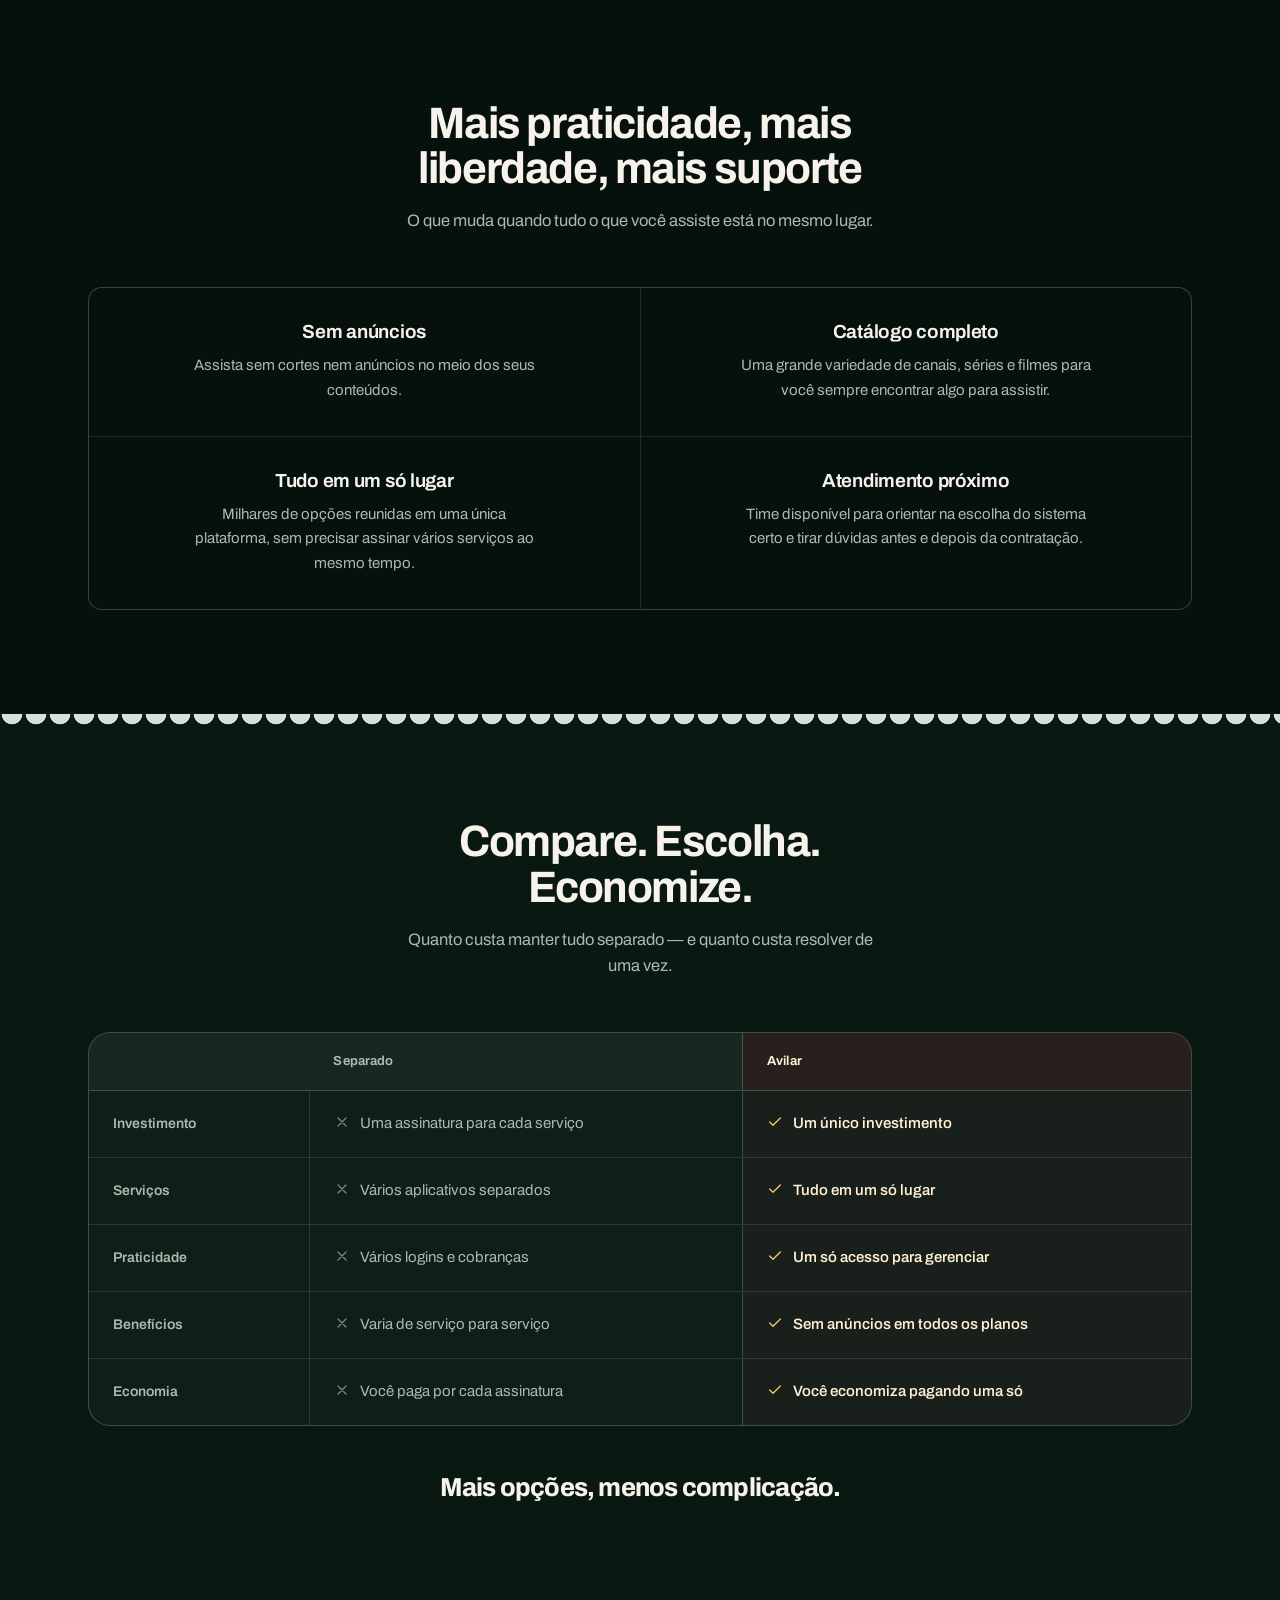
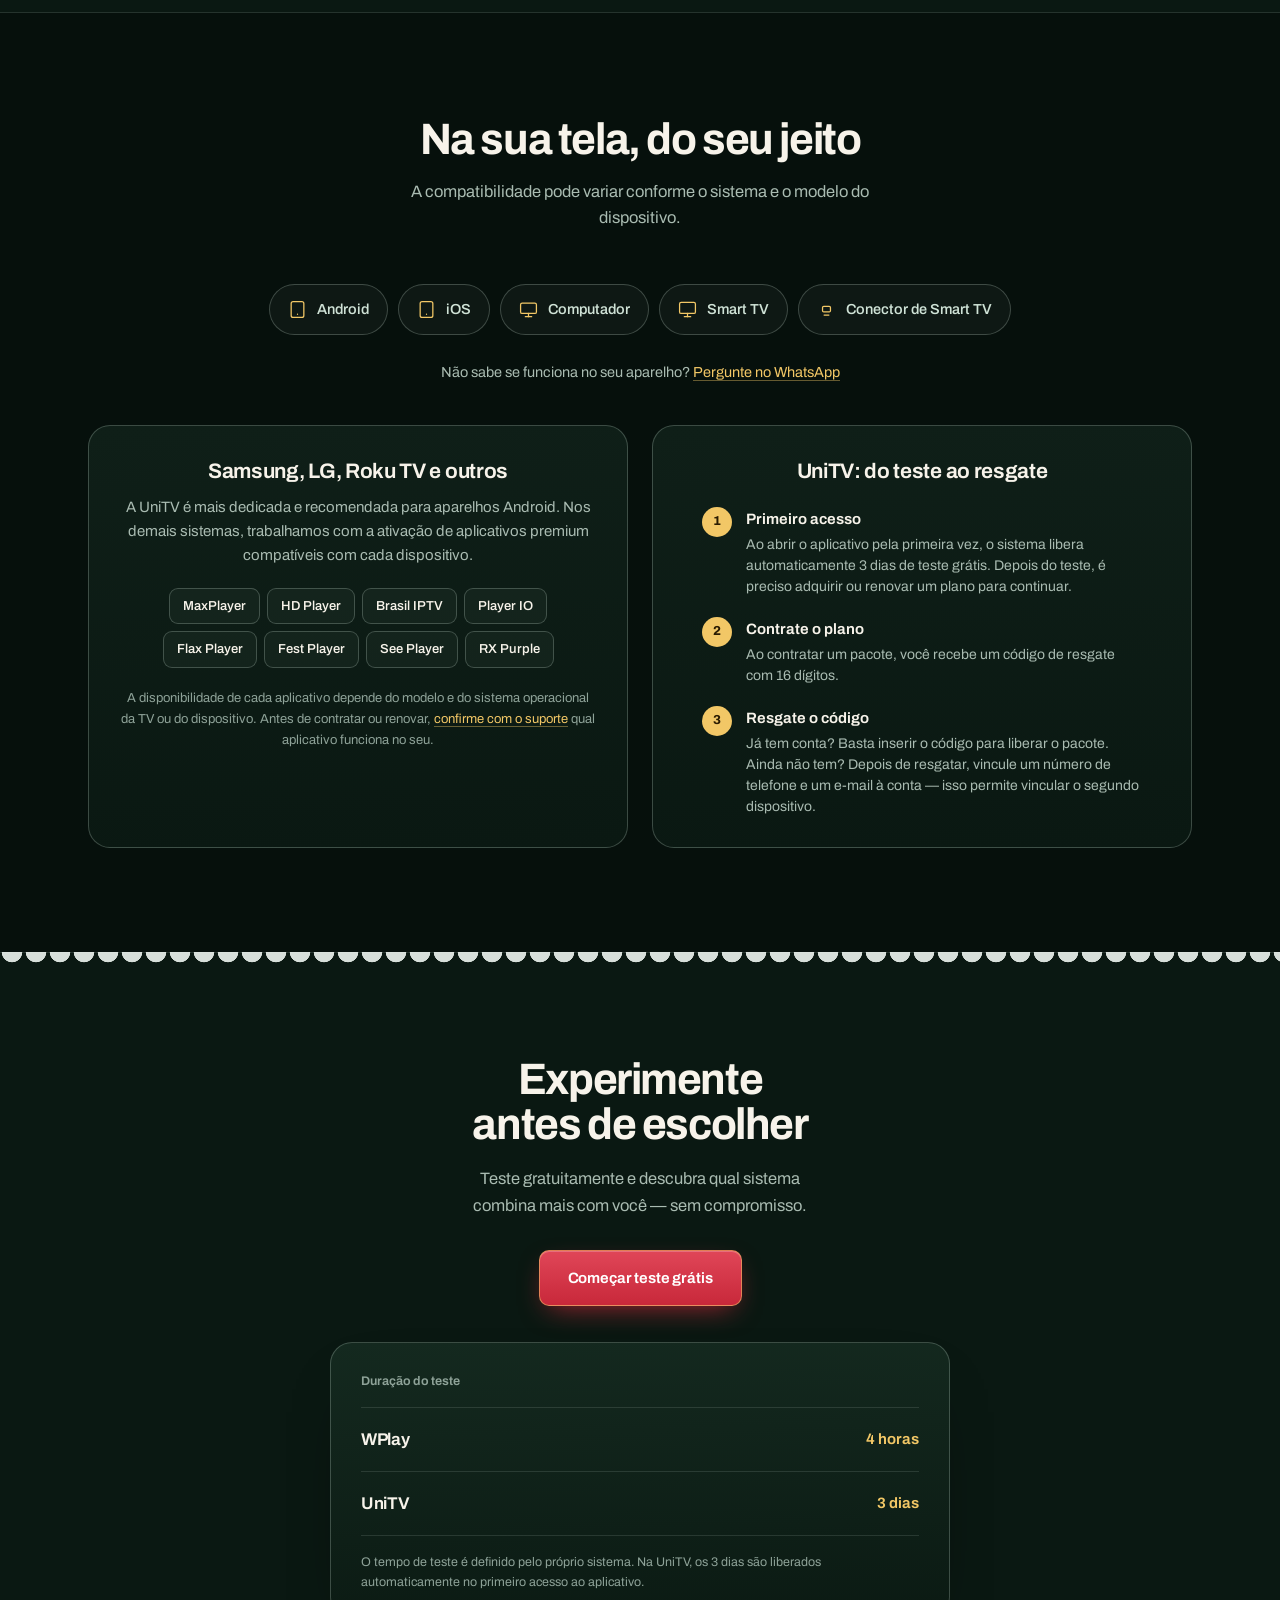
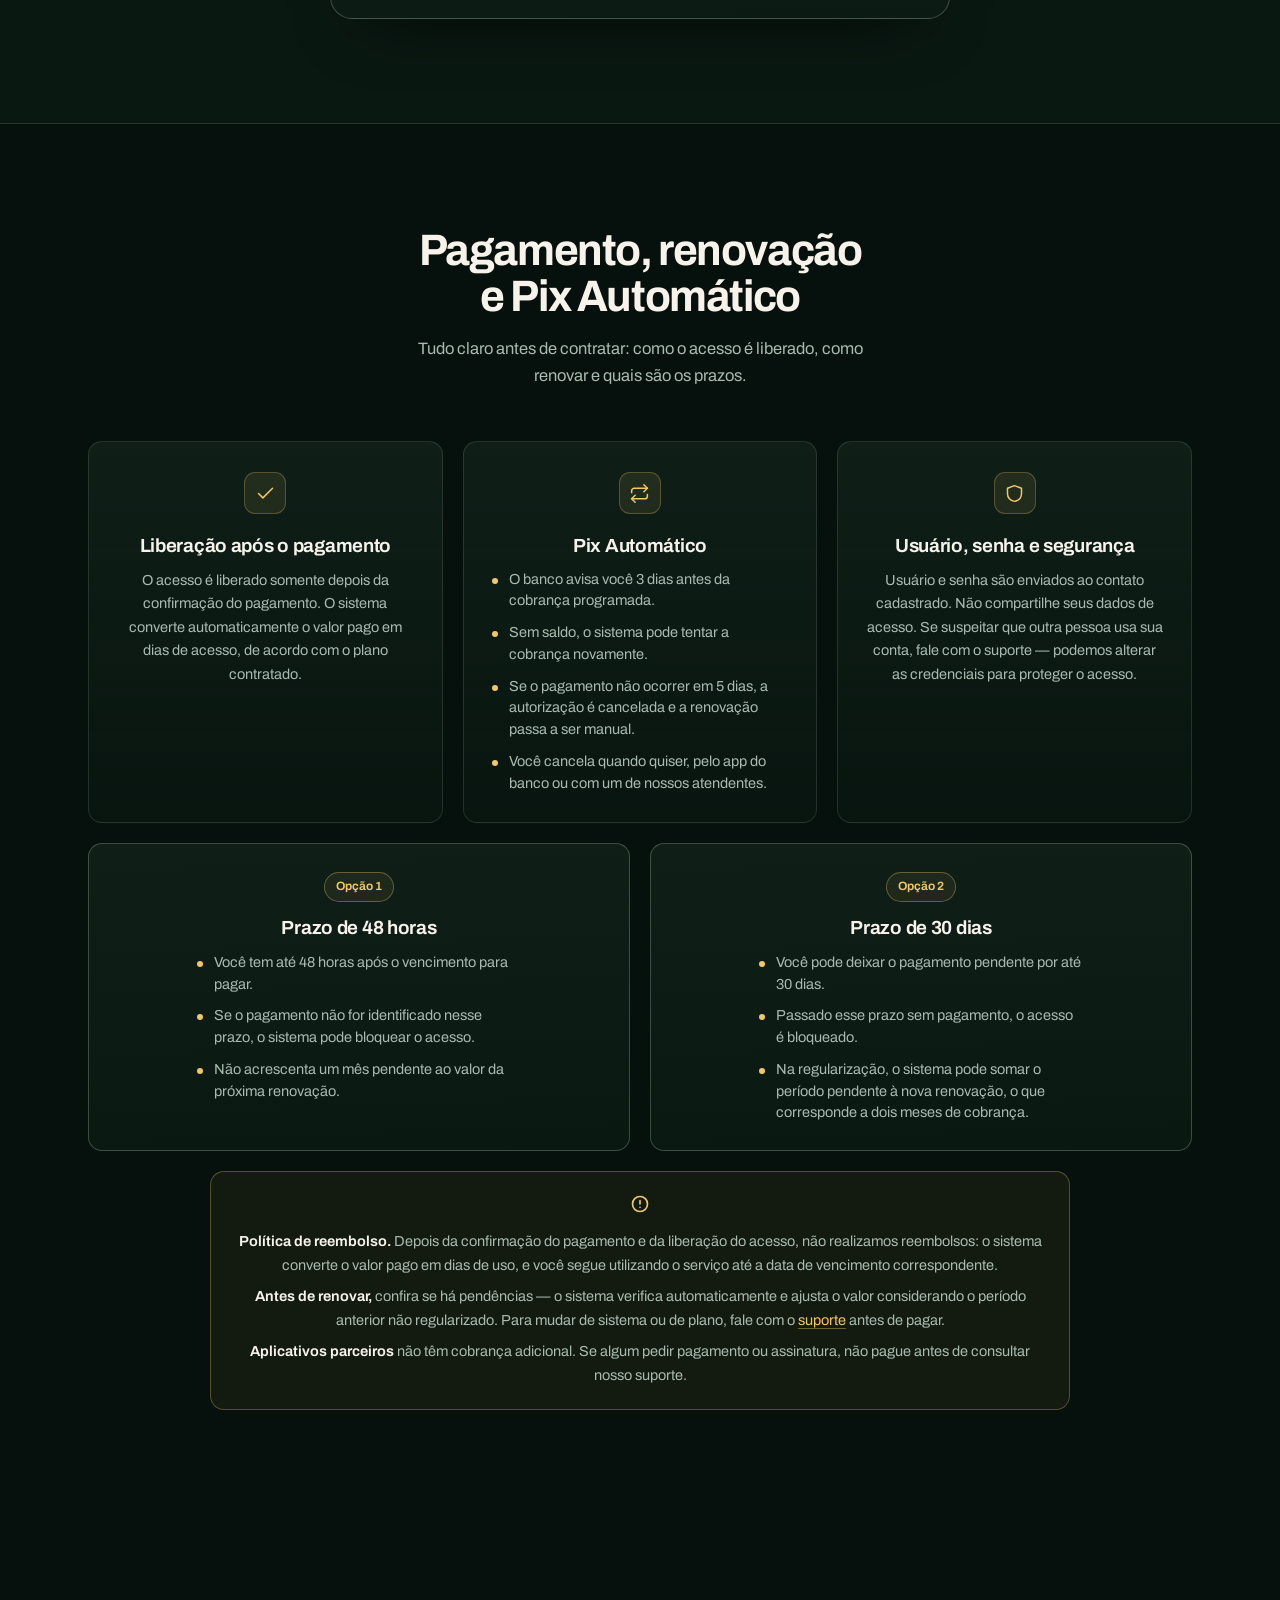
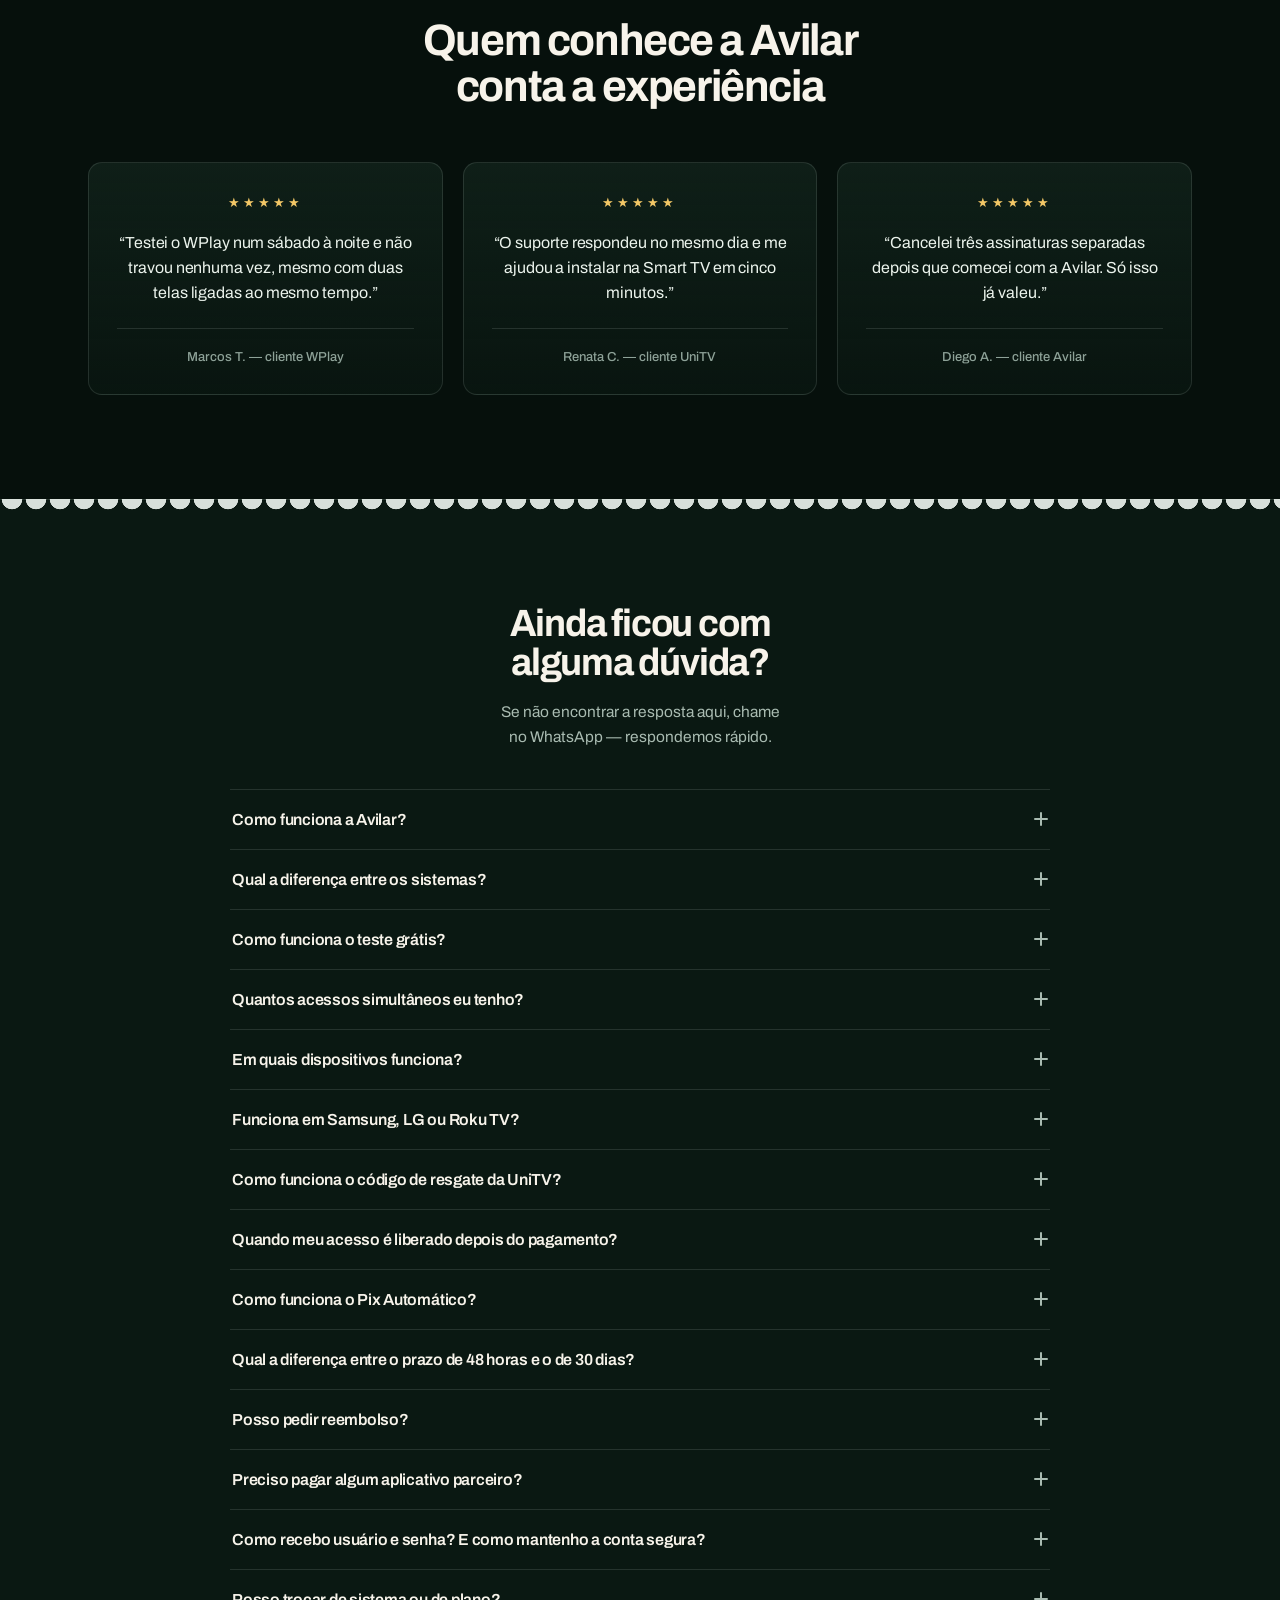
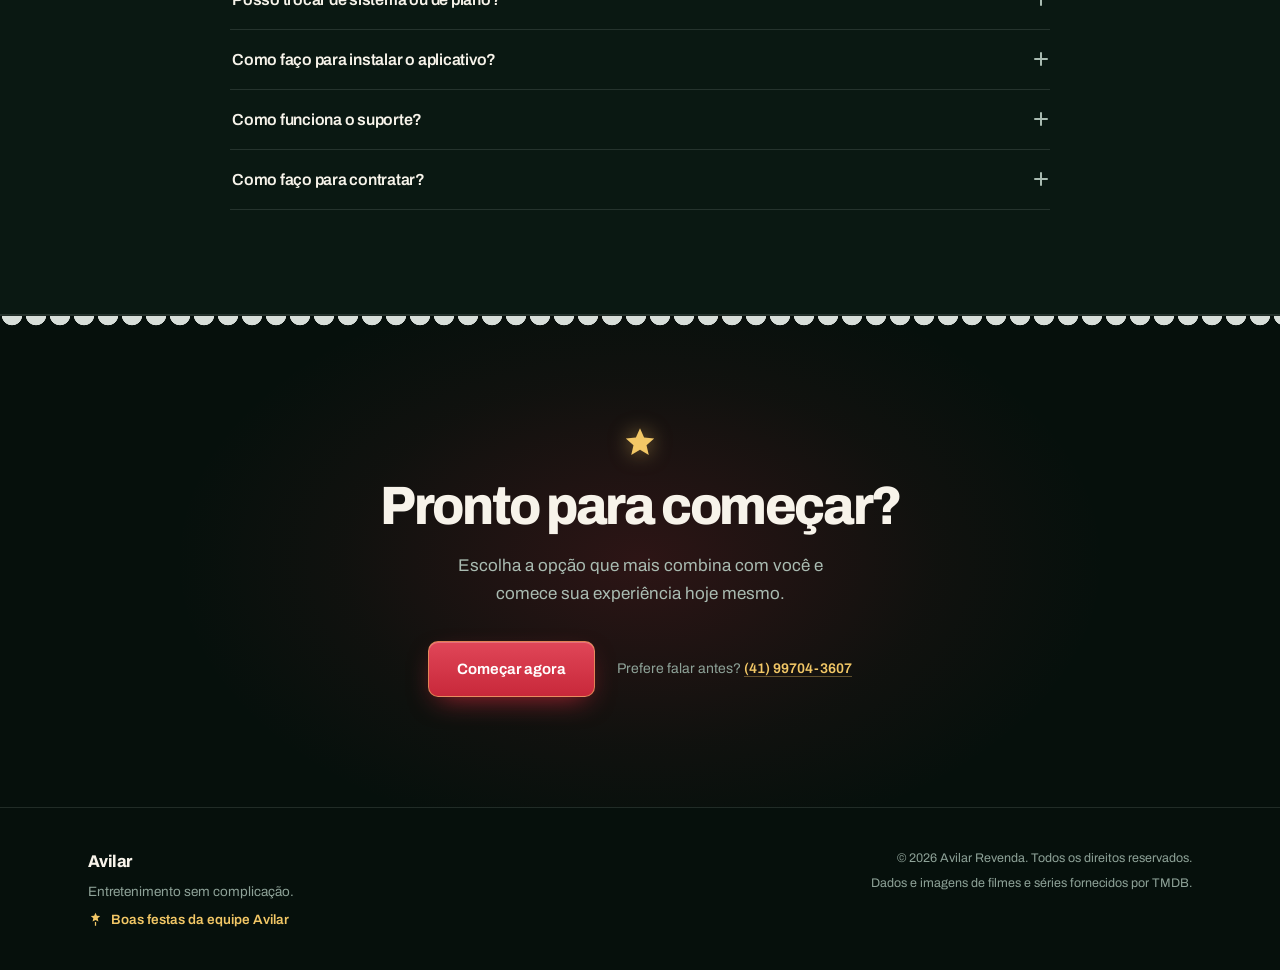
==== commit 6495132a: "Add files via upload" ====
--- a/index.html
+++ b/index.html
@@ -181,13 +181,13 @@
       <div class="systems stagger">
 
         <article class="system system-wplay">
+          <span class="system-badge">Mais escolhido</span>
           <div class="system-top">
             <div class="brand-logo">
               <img src="images/wplay.jpeg" alt="WPlay"
                    onerror="this.parentElement.classList.add('no-logo'); this.remove();">
               <span class="brand-word">WPlay</span>
             </div>
-            <span class="system-badge">Mais escolhido</span>
           </div>
 
           <p class="system-access"><strong>2</strong> telas ao mesmo tempo</p>
@@ -201,18 +201,18 @@
           <div class="plans">
             <span class="block-label">Planos e valores</span>
             <ul class="plan-list">
-              <li class="plan-row"><div class="plan-info"><span class="plan-days">30 dias</span></div><span class="plan-price"><small>R$</small>29,99</span></li>
-              <li class="plan-row"><div class="plan-info"><span class="plan-days">90 dias</span><span class="plan-per">≈ R$ 26,66 por mês</span></div><span class="plan-price"><small>R$</small>79,99</span></li>
-              <li class="plan-row"><div class="plan-info"><span class="plan-days">180 dias</span><span class="plan-per">≈ R$ 21,67 por mês</span></div><span class="plan-price"><small>R$</small>129,99</span></li>
-              <li class="plan-row is-best"><div class="plan-info"><span class="plan-days">365 dias<span class="plan-tag">Melhor custo</span></span><span class="plan-per">≈ R$ 13,33 por mês</span></div><span class="plan-price"><small>R$</small>159,99</span></li>
+              <li class="plan-tile"><span class="plan-days">30 dias</span><span class="plan-price"><small>R$</small>29,99</span><span class="plan-per">pagamento mensal</span></li>
+              <li class="plan-tile"><span class="plan-days">90 dias</span><span class="plan-price"><small>R$</small>79,99</span><span class="plan-per">≈ R$ 26,66 por mês</span></li>
+              <li class="plan-tile"><span class="plan-days">180 dias</span><span class="plan-price"><small>R$</small>129,99</span><span class="plan-per">≈ R$ 21,67 por mês</span></li>
+              <li class="plan-tile is-best"><span class="plan-tag">Melhor custo</span><span class="plan-days">365 dias</span><span class="plan-price"><small>R$</small>159,99</span><span class="plan-per">≈ R$ 13,33 por mês</span></li>
             </ul>
           </div>
 
           <div class="system-block">
             <span class="block-label">Aplicativos parceiros inclusos</span>
             <div class="chips">
-              <span>Krator+</span><span>Nexus TV</span><span>KPlay</span><span>4K IPTV</span>
-              <span>Pro IPTV</span><span>Star IPTV</span><span>Brasil IPTV</span>
+              <span>XCloud</span><span>Krator+</span><span>Nexus TV</span><span>KPlay</span>
+              <span>4K IPTV</span><span>Pro IPTV</span><span>Star IPTV</span><span>Brasil IPTV</span>
             </div>
           </div>
 
@@ -242,10 +242,10 @@
           <div class="plans">
             <span class="block-label">Planos e valores</span>
             <ul class="plan-list">
-              <li class="plan-row"><div class="plan-info"><span class="plan-days">30 dias</span></div><span class="plan-price"><small>R$</small>19,99</span></li>
-              <li class="plan-row"><div class="plan-info"><span class="plan-days">90 dias</span><span class="plan-per">≈ R$ 16,66 por mês</span></div><span class="plan-price"><small>R$</small>49,99</span></li>
-              <li class="plan-row"><div class="plan-info"><span class="plan-days">180 dias</span><span class="plan-per">≈ R$ 16,67 por mês</span></div><span class="plan-price"><small>R$</small>99,99</span></li>
-              <li class="plan-row is-best"><div class="plan-info"><span class="plan-days">365 dias<span class="plan-tag">Melhor custo</span></span><span class="plan-per">≈ R$ 12,50 por mês</span></div><span class="plan-price"><small>R$</small>149,99</span></li>
+              <li class="plan-tile"><span class="plan-days">30 dias</span><span class="plan-price"><small>R$</small>19,99</span><span class="plan-per">pagamento mensal</span></li>
+              <li class="plan-tile"><span class="plan-days">90 dias</span><span class="plan-price"><small>R$</small>49,99</span><span class="plan-per">≈ R$ 16,66 por mês</span></li>
+              <li class="plan-tile"><span class="plan-days">180 dias</span><span class="plan-price"><small>R$</small>99,99</span><span class="plan-per">≈ R$ 16,67 por mês</span></li>
+              <li class="plan-tile is-best"><span class="plan-tag">Melhor custo</span><span class="plan-days">365 dias</span><span class="plan-price"><small>R$</small>149,99</span><span class="plan-per">≈ R$ 12,50 por mês</span></li>
             </ul>
           </div>
 
@@ -264,22 +264,24 @@
 
       <p class="plans-foot">Os valores e períodos correspondem aos planos disponíveis no momento da contratação e podem ser atualizados mediante aviso.</p>
 
-      <details class="exclusive">
-        <summary>
+      <div class="exclusive">
+        <button class="exclusive-toggle" type="button" aria-expanded="false" aria-controls="exclusivoBody">
           <span class="exclusive-title">WPlay Exclusivo</span>
           <span class="exclusive-sub">Condição especial para clientes migrados do RushPlay</span>
-          <svg class="exclusive-chev" viewBox="0 0 24 24" aria-hidden="true"><path d="M6 9l6 6 6-6"/></svg>
-        </summary>
-        <div class="exclusive-body">
-          <ul class="plan-list">
-              <li class="plan-row"><div class="plan-info"><span class="plan-days">30 dias</span></div><span class="plan-price"><small>R$</small>19,99</span></li>
-              <li class="plan-row"><div class="plan-info"><span class="plan-days">90 dias</span></div><span class="plan-price"><small>R$</small>54,99</span></li>
-              <li class="plan-row"><div class="plan-info"><span class="plan-days">180 dias</span></div><span class="plan-price"><small>R$</small>109,99</span></li>
-              <li class="plan-row"><div class="plan-info"><span class="plan-days">365 dias</span></div><span class="plan-price"><small>R$</small>189,99</span></li>
-          </ul>
-          <p class="exclusive-note">2 acessos. Estes valores são destinados exclusivamente aos clientes que foram migrados do RushPlay para o WPlay e não estão disponíveis para novas contratações. O RushPlay não faz mais parte dos sistemas comercializados pela Avilar.</p>
-        </div>
-      </details>
+          <span class="plus" aria-hidden="true"></span>
+        </button>
+        <div class="exclusive-body" id="exclusivoBody">
+          <div class="exclusive-inner">
+            <ul class="plan-list">
+              <li class="plan-tile"><span class="plan-days">30 dias</span><span class="plan-price"><small>R$</small>19,99</span></li>
+              <li class="plan-tile"><span class="plan-days">90 dias</span><span class="plan-price"><small>R$</small>54,99</span></li>
+              <li class="plan-tile"><span class="plan-days">180 dias</span><span class="plan-price"><small>R$</small>109,99</span></li>
+              <li class="plan-tile"><span class="plan-days">365 dias</span><span class="plan-price"><small>R$</small>189,99</span></li>
+            </ul>
+            <p class="exclusive-note">2 acessos. Estes valores são destinados exclusivamente aos clientes que foram migrados do RushPlay para o WPlay e não estão disponíveis para novas contratações. O RushPlay não faz mais parte dos sistemas comercializados pela Avilar.</p>
+          </div>
+        </div>
+      </div>
     </div>
   </section>
 
@@ -287,31 +289,31 @@
   <section class="section" id="parceiros">
     <div class="wrap">
       <div class="head head-split">
-        <h2>Também ativamos aplicativos parceiros</h2>
-        <p>Além dos nossos sistemas próprios, realizamos a ativação de outros aplicativos de entretenimento parceiros.</p>
+        <h2>Aplicativos parceiros do WPlay</h2>
+        <p>Com o WPlay, também ativamos estes aplicativos parceiros, sem cobrança adicional.</p>
       </div>
 
       <div class="partner-strip stagger">
         <div class="partner-chip" style="--i:0">
           <span class="p-logo">
-            <img src="images/partners/brasil-iptv.png" alt="Brasil IPTV" loading="lazy" onerror="this.remove();">
-            <span class="p-mark" aria-hidden="true">B</span>
-          </span>
-          <span class="p-name">Brasil IPTV</span>
+            <img src="images/partners/xcloud.png" alt="XCloud" loading="lazy" onerror="this.remove();">
+            <span class="p-mark" aria-hidden="true">X</span>
+          </span>
+          <span class="p-name">XCloud</span>
         </div>
         <div class="partner-chip" style="--i:1">
           <span class="p-logo">
-            <img src="images/partners/nexus.png" alt="Nexus" loading="lazy" onerror="this.remove();">
-            <span class="p-mark" aria-hidden="true">N</span>
-          </span>
-          <span class="p-name">Nexus</span>
+            <img src="images/partners/krator.png" alt="Krator+" loading="lazy" onerror="this.remove();">
+            <span class="p-mark" aria-hidden="true">K</span>
+          </span>
+          <span class="p-name">Krator+</span>
         </div>
         <div class="partner-chip" style="--i:2">
           <span class="p-logo">
-            <img src="images/partners/star-iptv.png" alt="Star IPTV" loading="lazy" onerror="this.remove();">
-            <span class="p-mark" aria-hidden="true">S</span>
-          </span>
-          <span class="p-name">Star IPTV</span>
+            <img src="images/partners/nexus.png" alt="Nexus TV" loading="lazy" onerror="this.remove();">
+            <span class="p-mark" aria-hidden="true">N</span>
+          </span>
+          <span class="p-name">Nexus TV</span>
         </div>
         <div class="partner-chip" style="--i:3">
           <span class="p-logo">
@@ -322,101 +324,31 @@
         </div>
         <div class="partner-chip" style="--i:4">
           <span class="p-logo">
+            <img src="images/partners/4k-iptv.png" alt="4K IPTV" loading="lazy" onerror="this.remove();">
+            <span class="p-mark" aria-hidden="true">4</span>
+          </span>
+          <span class="p-name">4K IPTV</span>
+        </div>
+        <div class="partner-chip" style="--i:5">
+          <span class="p-logo">
             <img src="images/partners/pro-iptv.png" alt="Pro IPTV" loading="lazy" onerror="this.remove();">
             <span class="p-mark" aria-hidden="true">P</span>
           </span>
           <span class="p-name">Pro IPTV</span>
         </div>
-        <div class="partner-chip" style="--i:5">
-          <span class="p-logo">
-            <img src="images/partners/xcloud.png" alt="XCloud" loading="lazy" onerror="this.remove();">
-            <span class="p-mark" aria-hidden="true">X</span>
-          </span>
-          <span class="p-name">XCloud</span>
-        </div>
         <div class="partner-chip" style="--i:6">
           <span class="p-logo">
-            <img src="images/partners/krator.png" alt="Krator+" loading="lazy" onerror="this.remove();">
-            <span class="p-mark" aria-hidden="true">K</span>
-          </span>
-          <span class="p-name">Krator+</span>
+            <img src="images/partners/star-iptv.png" alt="Star IPTV" loading="lazy" onerror="this.remove();">
+            <span class="p-mark" aria-hidden="true">S</span>
+          </span>
+          <span class="p-name">Star IPTV</span>
         </div>
         <div class="partner-chip" style="--i:7">
           <span class="p-logo">
-            <img src="images/partners/4k-iptv.png" alt="4K IPTV" loading="lazy" onerror="this.remove();">
-            <span class="p-mark" aria-hidden="true">4</span>
-          </span>
-          <span class="p-name">4K IPTV</span>
-        </div>
-        <div class="partner-chip" style="--i:8">
-          <span class="p-logo">
-            <img src="images/partners/play-iptv.png" alt="Play IPTV" loading="lazy" onerror="this.remove();">
-            <span class="p-mark" aria-hidden="true">P</span>
-          </span>
-          <span class="p-name">Play IPTV</span>
-        </div>
-        <div class="partner-chip" style="--i:9">
-          <span class="p-logo">
-            <img src="images/partners/hd-player.png" alt="HD Player" loading="lazy" onerror="this.remove();">
-            <span class="p-mark" aria-hidden="true">H</span>
-          </span>
-          <span class="p-name">HD Player</span>
-        </div>
-        <div class="partner-chip" style="--i:10">
-          <span class="p-logo">
-            <img src="images/partners/fast-player.png" alt="Fast Player" loading="lazy" onerror="this.remove();">
-            <span class="p-mark" aria-hidden="true">F</span>
-          </span>
-          <span class="p-name">Fast Player</span>
-        </div>
-        <div class="partner-chip" style="--i:11">
-          <span class="p-logo">
-            <img src="images/partners/iptv-plus.png" alt="IPTV Plus" loading="lazy" onerror="this.remove();">
-            <span class="p-mark" aria-hidden="true">I</span>
-          </span>
-          <span class="p-name">IPTV Plus</span>
-        </div>
-        <div class="partner-chip" style="--i:12">
-          <span class="p-logo">
-            <img src="images/partners/stream-player-tivi.png" alt="Stream Player TIVI" loading="lazy" onerror="this.remove();">
-            <span class="p-mark" aria-hidden="true">S</span>
-          </span>
-          <span class="p-name">Stream Player TIVI</span>
-        </div>
-        <div class="partner-chip" style="--i:13">
-          <span class="p-logo">
-            <img src="images/partners/pro-player.png" alt="PRO Player" loading="lazy" onerror="this.remove();">
-            <span class="p-mark" aria-hidden="true">P</span>
-          </span>
-          <span class="p-name">PRO Player</span>
-        </div>
-        <div class="partner-chip" style="--i:14">
-          <span class="p-logo">
-            <img src="images/partners/ott-player.png" alt="OTT Player" loading="lazy" onerror="this.remove();">
-            <span class="p-mark" aria-hidden="true">O</span>
-          </span>
-          <span class="p-name">OTT Player</span>
-        </div>
-        <div class="partner-chip" style="--i:15">
-          <span class="p-logo">
-            <img src="images/partners/flex-play.png" alt="Flex Play" loading="lazy" onerror="this.remove();">
-            <span class="p-mark" aria-hidden="true">F</span>
-          </span>
-          <span class="p-name">Flex Play</span>
-        </div>
-        <div class="partner-chip" style="--i:16">
-          <span class="p-logo">
-            <img src="images/partners/4k-iptv-player.png" alt="4K IPTV Player" loading="lazy" onerror="this.remove();">
-            <span class="p-mark" aria-hidden="true">4</span>
-          </span>
-          <span class="p-name">4K IPTV Player</span>
-        </div>
-        <div class="partner-chip" style="--i:17">
-          <span class="p-logo">
-            <img src="images/partners/see-play.png" alt="See Play" loading="lazy" onerror="this.remove();">
-            <span class="p-mark" aria-hidden="true">S</span>
-          </span>
-          <span class="p-name">See Play</span>
+            <img src="images/partners/brasil-iptv.png" alt="Brasil IPTV" loading="lazy" onerror="this.remove();">
+            <span class="p-mark" aria-hidden="true">B</span>
+          </span>
+          <span class="p-name">Brasil IPTV</span>
         </div>
       </div>
     </div>
--- a/style.css
+++ b/style.css
@@ -3,28 +3,28 @@
    Base escura azul-noite, acento azul elétrico.
    ========================================================= */
 :root{
-  /* base */
-  --ink:        #04070F;
-  --ink-band:   #070C17;
-  --panel:      #0B111D;
-  --panel-2:    #101827;
-
-  /* texto */
-  --text:       #EDF2FA;
-  --muted:      #8C9CB8;
-  --muted-dim:  #7A8AA6;
-
-  /* acento */
-  --blue:       #2F6BFF;
-  --blue-hi:    #6EA8FF;
-  --blue-deep:  #1B47B8;
-  --cyan:       #4FD8E8;
-  --ok:         #35C99A;
+  /* base — verde-pinheiro profundo */
+  --ink:        #06100C;
+  --ink-band:   #0A1812;
+  --panel:      #0F1F18;
+  --panel-2:    #14291F;
+
+  /* texto — branco de neve, levemente quente */
+  --text:       #F7F3EA;
+  --muted:      #A9BBB1;
+  --muted-dim:  #8EA298;
+
+  /* acento — vermelho natalino, dourado e azevinho */
+  --blue:       #C8283A;
+  --blue-hi:    #F2C766;
+  --blue-deep:  #8E1B2B;
+  --cyan:       #3DBE7A;
+  --ok:         #3DBE7A;
 
   /* linhas */
-  --line:       rgba(146,178,232,0.13);
-  --line-2:     rgba(146,178,232,0.24);
-  --line-3:     rgba(146,178,232,0.40);
+  --line:       rgba(214,232,222,0.13);
+  --line-2:     rgba(214,232,222,0.24);
+  --line-3:     rgba(214,232,222,0.40);
 
   /* tipografia */
   --sans: 'Archivo', -apple-system, BlinkMacSystemFont, 'Segoe UI', sans-serif;
@@ -162,29 +162,29 @@
 .btn-block{width:100%;}
 
 .btn-primary{
-  background:linear-gradient(180deg, #3F79FF, var(--blue));
+  background:linear-gradient(180deg, #E04658, var(--blue));
   color:#fff;
-  border-color:rgba(120,165,255,0.55);
+  border-color:rgba(242,199,102,0.55);
   box-shadow:
     0 1px 0 rgba(255,255,255,0.22) inset,
-    0 10px 28px -10px rgba(47,107,255,0.85);
+    0 10px 28px -10px rgba(200,40,58,0.85);
 }
 .btn-primary:hover{
-  background:linear-gradient(180deg, #548BFF, #3A75FF);
+  background:linear-gradient(180deg, #EC5B6C, #D63A4C);
   transform:translateY(-1px);
   box-shadow:
     0 1px 0 rgba(255,255,255,0.28) inset,
-    0 14px 34px -10px rgba(47,107,255,0.95);
+    0 14px 34px -10px rgba(200,40,58,0.95);
 }
 .btn-primary:active{transform:translateY(0);}
 
 .btn-line{
-  background:rgba(146,178,232,0.05);
+  background:rgba(214,232,222,0.05);
   color:var(--text);
   border-color:var(--line-2);
 }
 .btn-line:hover{
-  background:rgba(146,178,232,0.10);
+  background:rgba(214,232,222,0.10);
   border-color:var(--line-3);
   color:#fff;
 }
@@ -194,7 +194,7 @@
   position:sticky;
   top:0;
   z-index:60;
-  background:rgba(4,7,15,0.78);
+  background:rgba(6,16,12,0.78);
   backdrop-filter:blur(14px) saturate(140%);
   -webkit-backdrop-filter:blur(14px) saturate(140%);
   border-bottom:1px solid var(--line);
@@ -212,7 +212,7 @@
 .brand-mark{
   width:22px;height:22px;border-radius:7px;
   background:linear-gradient(145deg, var(--blue-hi), var(--blue) 55%, var(--blue-deep));
-  box-shadow:0 0 0 1px rgba(120,165,255,0.4) inset, 0 4px 14px -4px rgba(47,107,255,0.9);
+  box-shadow:0 0 0 1px rgba(242,199,102,0.4) inset, 0 4px 14px -4px rgba(200,40,58,0.9);
   position:relative;
   flex-shrink:0;
 }
@@ -254,7 +254,7 @@
   width:1200px;
   height:820px;
   transform:translateX(-56%);
-  background:radial-gradient(ellipse at 50% 45%, rgba(47,107,255,0.20), rgba(47,107,255,0.05) 45%, transparent 68%);
+  background:radial-gradient(ellipse at 50% 45%, rgba(200,40,58,0.20), rgba(200,40,58,0.05) 45%, transparent 68%);
   pointer-events:none;
 }
 .hero::after{
@@ -262,8 +262,8 @@
   position:absolute;
   inset:0;
   background-image:
-    linear-gradient(to right, rgba(146,178,232,0.055) 1px, transparent 1px),
-    linear-gradient(to bottom, rgba(146,178,232,0.055) 1px, transparent 1px);
+    linear-gradient(to right, rgba(214,232,222,0.055) 1px, transparent 1px),
+    linear-gradient(to bottom, rgba(214,232,222,0.055) 1px, transparent 1px);
   background-size:76px 76px;
   mask-image:radial-gradient(ellipse 90% 55% at 50% 12%, #000 20%, transparent 72%);
   -webkit-mask-image:radial-gradient(ellipse 90% 55% at 50% 12%, #000 20%, transparent 72%);
@@ -290,7 +290,7 @@
   padding:7px 14px 7px 11px;
   border:1px solid var(--line-2);
   border-radius:100px;
-  background:rgba(146,178,232,0.045);
+  background:rgba(214,232,222,0.045);
   margin-bottom:26px;
 }
 .live-dot{
@@ -306,7 +306,7 @@
 
 .hero h1{
   max-width:15ch;
-  background:linear-gradient(178deg, #FFFFFF 12%, #C9D8F5 58%, #8FA6CC 100%);
+  background:linear-gradient(178deg, #FFFFFF 12%, #FFE9C2 58%, #E6BF72 100%);
   -webkit-background-clip:text;
   background-clip:text;
   color:transparent;
@@ -354,22 +354,22 @@
   inset:0;
   transform:translate(26px,-22px) scale(0.94);
   opacity:0.42;
-  background:linear-gradient(160deg, #0E1728, #070C17);
+  background:linear-gradient(160deg, #0E1F18, #0A1812);
 }
 .art-mid{
   inset:0;
   transform:translate(13px,-11px) scale(0.97);
   opacity:0.7;
-  background:linear-gradient(160deg, #101B30, #080E1A);
+  background:linear-gradient(160deg, #12261D, #0B1A13);
 }
 .art-main{
   inset:0;
   overflow:hidden;
-  background:linear-gradient(158deg, #0F1A2C 0%, #0A1019 62%, #070C14 100%);
+  background:linear-gradient(158deg, #10221A 0%, #0A1711 62%, #08130E 100%);
   box-shadow:
     0 40px 90px -40px rgba(0,0,0,0.9),
-    0 0 0 1px rgba(146,178,232,0.06) inset,
-    0 24px 80px -30px rgba(47,107,255,0.42);
+    0 0 0 1px rgba(214,232,222,0.06) inset,
+    0 24px 80px -30px rgba(200,40,58,0.42);
 }
 .art-top{
   display:flex;
@@ -379,28 +379,28 @@
 }
 .art-live{
   display:inline-flex;align-items:center;gap:7px;
-  font-size:11.5px;font-weight:600;color:#BFD0EC;
+  font-size:11.5px;font-weight:600;color:#CFE2D6;
   padding:4px 10px 4px 8px;
   border-radius:100px;
-  background:rgba(146,178,232,0.09);
+  background:rgba(214,232,222,0.09);
   border:1px solid var(--line);
 }
 .art-dot{width:5px;height:5px;border-radius:50%;background:#3ED9A6;}
 .art-tag{
   font-size:11px;font-weight:750;letter-spacing:0.02em;
-  color:#DCE8FF;
+  color:#FFF1D6;
   padding:3px 8px;
   border-radius:5px;
-  border:1px solid rgba(146,178,232,0.3);
+  border:1px solid rgba(214,232,222,0.3);
 }
 .art-stage{
   position:absolute;
   inset:56px 20px 82px;
   border-radius:12px;
   background:
-    radial-gradient(ellipse 70% 90% at 50% 110%, rgba(47,107,255,0.35), transparent 62%),
-    linear-gradient(150deg, #142240 0%, #0C1526 55%, #080D17 100%);
-  border:1px solid rgba(146,178,232,0.12);
+    radial-gradient(ellipse 70% 90% at 50% 110%, rgba(200,40,58,0.35), transparent 62%),
+    linear-gradient(150deg, #173025 0%, #0E2018 55%, #09150F 100%);
+  border:1px solid rgba(214,232,222,0.12);
   display:flex;
   align-items:center;
   justify-content:center;
@@ -411,8 +411,8 @@
   position:absolute;
   inset:0;
   background-image:
-    repeating-linear-gradient(90deg, rgba(146,178,232,0.05) 0 1px, transparent 1px 34px),
-    repeating-linear-gradient(0deg, rgba(146,178,232,0.05) 0 1px, transparent 1px 34px);
+    repeating-linear-gradient(90deg, rgba(214,232,222,0.05) 0 1px, transparent 1px 34px),
+    repeating-linear-gradient(0deg, rgba(214,232,222,0.05) 0 1px, transparent 1px 34px);
   opacity:0.7;
 }
 .art-play{
@@ -421,9 +421,9 @@
   border-radius:50%;
   display:grid;place-items:center;
   color:#fff;
-  background:rgba(47,107,255,0.22);
-  border:1px solid rgba(120,165,255,0.5);
-  box-shadow:0 0 0 10px rgba(47,107,255,0.09), 0 12px 40px -8px rgba(47,107,255,0.7);
+  background:rgba(200,40,58,0.22);
+  border:1px solid rgba(242,199,102,0.5);
+  box-shadow:0 0 0 10px rgba(200,40,58,0.09), 0 12px 40px -8px rgba(200,40,58,0.7);
   backdrop-filter:blur(6px);
 }
 .art-play svg{width:26px;height:26px;margin-left:3px;}
@@ -436,13 +436,13 @@
 }
 .art-line{
   display:block;height:7px;border-radius:100px;
-  background:rgba(146,178,232,0.16);
-}
-.art-line-lg{width:62%;background:rgba(180,205,245,0.34);}
+  background:rgba(214,232,222,0.16);
+}
+.art-line-lg{width:62%;background:rgba(214,232,222,0.34);}
 .art-line-sm{width:38%;}
 .art-progress{
   display:block;height:3px;border-radius:100px;
-  background:rgba(146,178,232,0.14);
+  background:rgba(214,232,222,0.14);
   margin-top:5px;
   overflow:hidden;
 }
@@ -520,8 +520,8 @@
   width:42px;height:42px;
   border-radius:11px;
   color:var(--blue-hi);
-  background:rgba(47,107,255,0.10);
-  border:1px solid rgba(47,107,255,0.24);
+  background:rgba(200,40,58,0.10);
+  border:1px solid rgba(200,40,58,0.24);
   margin-bottom:22px;
 }
 .pillar-icon svg{width:21px;height:21px;stroke-linecap:round;stroke-linejoin:round;}
@@ -546,15 +546,15 @@
   padding:34px 32px 32px;
   border-radius:var(--radius-lg);
   border:1px solid var(--line-2);
-  background:linear-gradient(178deg, var(--panel) 0%, #080E1A 100%);
+  background:linear-gradient(178deg, var(--panel) 0%, #0B1A13 100%);
   transition:border-color 0.25s ease, transform 0.25s ease, box-shadow 0.3s ease;
 }
 .system:hover{
   transform:translateY(-4px);
   border-color:var(--line-3);
 }
-.system-wplay:hover{box-shadow:0 30px 70px -34px rgba(47,107,255,0.95);}
-.system-unitv:hover{box-shadow:0 30px 70px -34px rgba(79,216,232,0.6);}
+.system-wplay:hover{box-shadow:0 30px 70px -34px rgba(200,40,58,0.95);}
+.system-unitv:hover{box-shadow:0 30px 70px -34px rgba(61,190,122,0.6);}
 
 .system::before{
   content:'';
@@ -564,7 +564,7 @@
   border-radius:0 0 2px 2px;
 }
 .system-wplay::before{background:linear-gradient(90deg, var(--blue), var(--blue-hi));}
-.system-unitv::before{background:linear-gradient(90deg, var(--cyan), #2FA9C4);}
+.system-unitv::before{background:linear-gradient(90deg, var(--cyan), #2C9E64);}
 
 .system-top{
   display:flex;
@@ -601,11 +601,11 @@
 .system-badge{
   font-size:12px;
   font-weight:600;
-  color:#CBDCF8;
+  color:#F6E3B5;
   padding:5px 11px;
   border-radius:100px;
-  background:rgba(47,107,255,0.14);
-  border:1px solid rgba(47,107,255,0.34);
+  background:rgba(200,40,58,0.14);
+  border:1px solid rgba(200,40,58,0.34);
   white-space:nowrap;
 }
 
@@ -635,7 +635,7 @@
   align-items:flex-start;
   gap:11px;
   font-size:14.5px;
-  color:#B9C8E2;
+  color:#C9DBCF;
   line-height:1.42;
 }
 .system-features svg{
@@ -667,7 +667,7 @@
   border-radius:7px;
   border:1px solid var(--line-2);
   color:var(--muted);
-  background:rgba(146,178,232,0.035);
+  background:rgba(214,232,222,0.035);
 }
 
 .system-note{
@@ -677,11 +677,11 @@
   margin-top:20px;
   padding:14px 15px;
   border-radius:10px;
-  background:rgba(79,216,232,0.055);
-  border:1px solid rgba(79,216,232,0.22);
+  background:rgba(61,190,122,0.055);
+  border:1px solid rgba(61,190,122,0.22);
   font-size:13px;
   line-height:1.45;
-  color:#A8DFE7;
+  color:#BDEBCB;
 }
 .system-note svg{
   width:16px;height:16px;
@@ -715,8 +715,10 @@
 /* ---------- PARCEIROS ---------- */
 .partner-strip{
   display:grid;
-  grid-template-columns:repeat(6,1fr);
-  gap:14px;
+  grid-template-columns:repeat(4,minmax(0,1fr));
+  gap:16px;
+  max-width:880px;
+  margin-inline:auto;
 }
 .partner-chip{
   display:flex;
@@ -751,8 +753,8 @@
   width:100%;height:100%;
   font-size:22px;
   font-weight:750;
-  color:#CBDCF8;
-  background:rgba(146,178,232,0.08);
+  color:#F6E3B5;
+  background:rgba(214,232,222,0.08);
 }
 /* logo real carregou → a inicial some (o onerror remove o <img> quando falha) */
 .p-logo > img + .p-mark{display:none;}
@@ -780,17 +782,17 @@
   .partner-strip.stagger.in-view > .partner-chip:hover{
     transform:translateY(-4px);
     border-color:var(--line-3);
-    box-shadow:0 18px 34px -18px rgba(47,107,255,0.55);
+    box-shadow:0 18px 34px -18px rgba(200,40,58,0.55);
     transition-delay:0s;
   }
   .partner-chip:hover .p-logo{
-    box-shadow:0 0 0 1px var(--blue-hi), 0 14px 26px -10px rgba(47,107,255,0.5);
+    box-shadow:0 0 0 1px var(--blue-hi), 0 14px 26px -10px rgba(200,40,58,0.5);
   }
   .partner-chip:hover .p-name{color:var(--text);}
 }
 
-@media (max-width:720px){
-  .partner-strip{grid-template-columns:repeat(3,1fr);gap:10px;}
+@media (max-width:560px){
+  .partner-strip{grid-template-columns:repeat(2,minmax(0,1fr));gap:12px;}
   .partner-chip{padding:18px 6px 14px;gap:10px;border-radius:14px;}
   .p-logo{width:52px;height:52px;border-radius:13px;}
   .p-name{font-size:12px;}
@@ -837,12 +839,12 @@
   font-weight:650;
   letter-spacing:0.01em;
   color:var(--muted);
-  background:rgba(146,178,232,0.045);
+  background:rgba(214,232,222,0.045);
   border-bottom:1px solid var(--line-2);
 }
 .compare-table thead th.col-us{
-  color:#DCE9FF;
-  background:rgba(47,107,255,0.13);
+  color:#FFF1D6;
+  background:rgba(200,40,58,0.13);
   border-left:1px solid var(--line-2);
 }
 .compare-table tbody th{
@@ -863,9 +865,9 @@
   vertical-align:top;
 }
 .compare-table tbody td.yes{
-  background:rgba(47,107,255,0.055);
+  background:rgba(200,40,58,0.055);
   border-left:1px solid var(--line-2);
-  color:#DDE9FF;
+  color:#FFF1D6;
   font-weight:550;
 }
 .compare-table tbody tr:last-child th,
@@ -910,13 +912,13 @@
   padding:13px 18px;
   border-radius:100px;
   border:1px solid var(--line-2);
-  background:rgba(146,178,232,0.04);
+  background:rgba(214,232,222,0.04);
   font-size:14.5px;
   font-weight:550;
-  color:#C4D3EC;
+  color:#CFE2D6;
   transition:border-color 0.2s ease, background 0.2s ease;
 }
-.app-item:hover{border-color:var(--line-3);background:rgba(146,178,232,0.08);}
+.app-item:hover{border-color:var(--line-3);background:rgba(214,232,222,0.08);}
 .app-item svg{
   width:19px;height:19px;
   flex-shrink:0;
@@ -930,7 +932,7 @@
 }
 .apps-note a{
   color:var(--blue-hi);
-  border-bottom:1px solid rgba(110,168,255,0.4);
+  border-bottom:1px solid rgba(242,199,102,0.4);
   transition:border-color 0.18s ease;
 }
 .apps-note a:hover{border-bottom-color:var(--blue-hi);}
@@ -948,7 +950,7 @@
   padding:28px 30px 26px;
   border-radius:var(--radius-lg);
   border:1px solid var(--line-2);
-  background:linear-gradient(178deg, var(--panel-2), #080E1A);
+  background:linear-gradient(178deg, var(--panel-2), #0B1A13);
   box-shadow:0 30px 70px -40px rgba(0,0,0,0.9);
 }
 .trial-card-title{
@@ -998,7 +1000,7 @@
   padding:30px 28px 26px;
   border-radius:var(--radius);
   border:1px solid var(--line);
-  background:linear-gradient(180deg, var(--panel) 0%, rgba(11,17,29,0.35) 100%);
+  background:linear-gradient(180deg, var(--panel) 0%, rgba(15,31,24,0.35) 100%);
 }
 .stars{
   font-size:13px;
@@ -1009,7 +1011,7 @@
 .review blockquote{
   font-size:16px;
   line-height:1.55;
-  color:#D7E2F3;
+  color:#EBF3EC;
   letter-spacing:-0.005em;
   flex:1;
 }
@@ -1107,7 +1109,7 @@
   width:1000px;
   height:620px;
   transform:translate(-50%,-50%);
-  background:radial-gradient(ellipse at center, rgba(47,107,255,0.20), rgba(47,107,255,0.05) 42%, transparent 66%);
+  background:radial-gradient(ellipse at center, rgba(200,40,58,0.20), rgba(200,40,58,0.05) 42%, transparent 66%);
   pointer-events:none;
 }
 .final-inner{
@@ -1137,7 +1139,7 @@
 .final-wa a{
   color:var(--blue-hi);
   font-weight:600;
-  border-bottom:1px solid rgba(110,168,255,0.35);
+  border-bottom:1px solid rgba(242,199,102,0.35);
   transition:border-color 0.18s ease;
 }
 .final-wa a:hover{border-bottom-color:var(--blue-hi);}
@@ -1195,7 +1197,7 @@
   margin-inline:auto;
   border-radius:100px;
   border:1px solid var(--line-2);
-  background:rgba(146,178,232,0.04);
+  background:rgba(214,232,222,0.04);
 }
 .cf-filter{
   font-family:var(--sans);
@@ -1211,9 +1213,9 @@
 }
 .cf-filter:hover{color:var(--text);}
 .cf-filter.is-active{
-  background:rgba(47,107,255,0.9);
+  background:rgba(200,40,58,0.9);
   color:#fff;
-  box-shadow:0 4px 14px -4px rgba(47,107,255,0.8);
+  box-shadow:0 4px 14px -4px rgba(200,40,58,0.8);
 }
 
 .coverflow{
@@ -1271,7 +1273,7 @@
   position:absolute;
   inset:auto 0 0 0;
   padding:44px 16px 16px;
-  background:linear-gradient(transparent, rgba(3,6,12,0.94) 58%);
+  background:linear-gradient(transparent, rgba(3,10,7,0.94) 58%);
   opacity:0;
   transform:translateY(8px);
   transition:opacity 0.35s ease, transform 0.35s ease;
@@ -1297,8 +1299,8 @@
   color:rgba(255,255,255,0.62);
 }
 .cf-item.is-center{
-  border-color:rgba(110,168,255,0.55);
-  box-shadow:0 36px 74px -22px rgba(47,107,255,0.55);
+  border-color:rgba(242,199,102,0.55);
+  box-shadow:0 36px 74px -22px rgba(200,40,58,0.55);
 }
 .cf-item.is-center .cf-caption{opacity:1;transform:translateY(0);}
 
@@ -1307,7 +1309,7 @@
   width:42px;height:42px;
   border-radius:50%;
   border:1px solid var(--line-2);
-  background:rgba(4,7,15,0.6);
+  background:rgba(6,16,12,0.6);
   backdrop-filter:blur(8px);
   color:var(--text);
   display:grid;
@@ -1317,7 +1319,7 @@
   transition:border-color 0.2s ease, background 0.2s ease, color 0.2s ease;
 }
 .cf-arrow svg{width:17px;height:17px;stroke:currentColor;stroke-linecap:round;stroke-linejoin:round;}
-.cf-arrow:hover{border-color:var(--blue-hi);background:rgba(47,107,255,0.16);color:var(--blue-hi);}
+.cf-arrow:hover{border-color:var(--blue-hi);background:rgba(200,40,58,0.16);color:var(--blue-hi);}
 
 .cf-dots{
   display:flex;
@@ -1384,3 +1386,432 @@
   }
   .reveal,.stagger > *{opacity:1 !important;transform:none !important;}
 }
+
+
+/* =========================================================
+   PLANOS, DISPOSITIVOS, UNITV E PAGAMENTO
+   ========================================================= */
+
+/* cards de sistema ocupam toda a largura do container */
+.systems{max-width:none;}
+
+/* ---------- planos e valores ---------- */
+.plans{
+  padding:24px 0 10px;
+  border-top:1px solid var(--line);
+  text-align:center;
+}
+.plans .block-label{margin-bottom:18px;}
+.plan-list{
+  list-style:none;
+  display:grid;
+  grid-template-columns:repeat(2,minmax(0,1fr));
+  gap:12px;
+}
+.plan-tile{
+  position:relative;
+  display:flex;
+  flex-direction:column;
+  align-items:center;
+  justify-content:center;
+  gap:5px;
+  padding:20px 8px 16px;
+  border-radius:14px;
+  border:1px solid var(--line-2);
+  background:rgba(214,232,222,0.03);
+  transition:border-color 0.2s ease, background 0.2s ease;
+}
+.plan-tile:hover{border-color:var(--line-3);background:rgba(214,232,222,0.06);}
+.plan-days{
+  font-size:12.5px;
+  font-weight:650;
+  letter-spacing:0.02em;
+  color:var(--muted);
+}
+.plan-price{
+  font-size:26px;
+  font-weight:800;
+  letter-spacing:-0.035em;
+  line-height:1.05;
+  color:var(--text);
+  font-variant-numeric:tabular-nums;
+  white-space:nowrap;
+}
+.plan-price small{
+  font-size:12px;
+  font-weight:650;
+  color:var(--muted-dim);
+  margin-right:3px;
+  letter-spacing:0;
+}
+.plan-per{
+  font-size:11.5px;
+  line-height:1.3;
+  color:var(--muted-dim);
+}
+.plan-tile.is-best{
+  border-color:rgba(242,199,102,0.6);
+  background:linear-gradient(180deg, rgba(242,199,102,0.14), rgba(242,199,102,0.04));
+  box-shadow:0 14px 30px -18px rgba(242,199,102,0.6);
+}
+.plan-tile.is-best .plan-price{color:#FFE9B8;}
+.plan-tile.is-best .plan-per{color:#E6BF72;}
+.plan-tag{
+  position:absolute;
+  top:-10px;
+  left:50%;
+  transform:translateX(-50%);
+  padding:3px 10px;
+  border-radius:100px;
+  font-size:10.5px;
+  font-weight:750;
+  letter-spacing:0.01em;
+  white-space:nowrap;
+  color:#2A1B02;
+  background:var(--blue-hi);
+}
+.plans-foot{
+  margin:24px auto 0;
+  text-align:center;
+  font-size:13px;
+  color:var(--muted-dim);
+  max-width:64ch;
+}
+
+/* ---------- WPlay Exclusivo (clientes migrados) ---------- */
+.exclusive{
+  margin:26px auto 0;
+  max-width:760px;
+  border:1px solid var(--line-2);
+  border-radius:var(--radius-lg);
+  background:linear-gradient(178deg, var(--panel), var(--ink-band));
+  overflow:hidden;
+}
+.exclusive-toggle{
+  width:100%;
+  display:flex;
+  flex-direction:column;
+  align-items:center;
+  gap:6px;
+  padding:22px 56px 22px 26px;
+  position:relative;
+  background:none;
+  border:none;
+  color:inherit;
+  font:inherit;
+  text-align:center;
+  cursor:pointer;
+}
+.exclusive-title{font-size:18px;font-weight:700;letter-spacing:-0.02em;color:var(--text);}
+.exclusive-sub{font-size:13.5px;color:var(--muted);}
+.exclusive-toggle .plus{
+  position:absolute;
+  right:24px;top:50%;
+  width:14px;height:14px;
+  transform:translateY(-50%);
+  transition:transform 0.25s ease;
+}
+.exclusive-toggle .plus::before,
+.exclusive-toggle .plus::after{
+  content:'';
+  position:absolute;
+  background:var(--blue-hi);
+  border-radius:2px;
+}
+.exclusive-toggle .plus::before{left:0;right:0;top:6px;height:2px;}
+.exclusive-toggle .plus::after{top:0;bottom:0;left:6px;width:2px;transition:opacity 0.2s ease;}
+.exclusive.open .exclusive-toggle .plus::after{opacity:0;}
+.exclusive-body{
+  max-height:0;
+  overflow:hidden;
+  transition:max-height 0.35s ease;
+}
+.exclusive-inner{
+  padding:6px 26px 28px;
+  border-top:1px solid var(--line);
+  text-align:center;
+}
+.exclusive .plan-list{
+  grid-template-columns:repeat(4,minmax(0,1fr));
+  margin:24px auto 0;
+}
+.exclusive-note{margin:18px auto 0;font-size:13.5px;max-width:60ch;}
+@media (max-width:640px){
+  .exclusive .plan-list{grid-template-columns:repeat(2,minmax(0,1fr));}
+  .exclusive-toggle{padding-inline:20px 48px;}
+}
+
+/* ---------- painéis (dispositivos premium + UniTV) ---------- */
+.panel-grid{
+  margin-top:40px;
+  display:grid;
+  grid-template-columns:repeat(2,minmax(0,1fr));
+  gap:24px;
+}
+.panel{
+  padding:32px 30px 30px;
+  border-radius:var(--radius-lg);
+  border:1px solid var(--line-2);
+  background:linear-gradient(178deg, var(--panel), var(--ink-band));
+}
+.panel h3{font-size:21px;margin-bottom:10px;}
+.panel > p{font-size:15px;}
+.panel .chips{margin-top:20px;}
+.chips-lg span{
+  font-size:13px;
+  padding:7px 13px;
+  border-radius:9px;
+  color:var(--text);
+}
+.panel .panel-note{
+  margin-top:20px;
+  font-size:13px;
+  color:var(--muted-dim);
+}
+.panel-note a{
+  color:var(--blue-hi);
+  border-bottom:1px solid rgba(242,199,102,0.4);
+}
+.steps{
+  list-style:none;
+  margin-top:22px;
+  display:flex;
+  flex-direction:column;
+  gap:20px;
+}
+.steps li{display:flex;gap:14px;align-items:flex-start;}
+.step-n{
+  flex-shrink:0;
+  width:30px;height:30px;
+  border-radius:50%;
+  display:grid;
+  place-items:center;
+  font-size:13px;
+  font-weight:750;
+  color:#2A1B02;
+  background:var(--blue-hi);
+}
+.steps strong{display:block;font-size:15px;font-weight:650;margin-bottom:3px;}
+.steps p{font-size:14px;line-height:1.5;}
+@media (max-width:900px){
+  .panel-grid{grid-template-columns:1fr;}
+}
+
+/* ---------- pagamento e renovação ---------- */
+.info-cards{
+  display:grid;
+  grid-template-columns:repeat(3,minmax(0,1fr));
+  gap:20px;
+}
+.info-card{
+  padding:30px 28px 28px;
+  border-radius:var(--radius);
+  border:1px solid var(--line);
+  background:linear-gradient(180deg, var(--panel) 0%, rgba(15,31,24,0.35) 100%);
+}
+.info-icon{
+  display:grid;
+  place-items:center;
+  width:42px;height:42px;
+  border-radius:11px;
+  color:var(--blue-hi);
+  background:rgba(242,199,102,0.09);
+  border:1px solid rgba(242,199,102,0.26);
+  margin-bottom:20px;
+}
+.info-icon svg{width:21px;height:21px;stroke-linecap:round;stroke-linejoin:round;}
+.info-card h3{margin-bottom:10px;}
+.info-card p{font-size:14.5px;}
+.dot-list{
+  list-style:none;
+  display:flex;
+  flex-direction:column;
+  gap:10px;
+  margin-top:4px;
+}
+.dot-list li{
+  position:relative;
+  padding-left:17px;
+  font-size:14.5px;
+  line-height:1.5;
+  color:var(--muted);
+}
+.dot-list li::before{
+  content:'';
+  position:absolute;
+  left:0;top:9px;
+  width:6px;height:6px;
+  border-radius:50%;
+  background:var(--blue-hi);
+}
+
+.deadlines{
+  margin-top:20px;
+  display:grid;
+  grid-template-columns:repeat(2,minmax(0,1fr));
+  gap:20px;
+}
+.deadline{
+  padding:28px 28px 26px;
+  border-radius:var(--radius);
+  border:1px solid var(--line-2);
+  background:linear-gradient(178deg, var(--panel), var(--ink-band));
+}
+.deadline-tag{
+  display:inline-block;
+  margin-bottom:14px;
+  padding:4px 11px;
+  border-radius:100px;
+  font-size:12px;
+  font-weight:650;
+  color:var(--blue-hi);
+  border:1px solid rgba(242,199,102,0.34);
+  background:rgba(242,199,102,0.07);
+}
+.deadline h3{margin-bottom:12px;}
+
+.notice{
+  margin-top:20px;
+  display:flex;
+  gap:16px;
+  align-items:flex-start;
+  padding:22px 24px;
+  border-radius:var(--radius);
+  border:1px solid rgba(242,199,102,0.30);
+  background:rgba(242,199,102,0.055);
+}
+.notice svg{
+  width:20px;height:20px;
+  flex-shrink:0;
+  margin-top:2px;
+  stroke:var(--blue-hi);
+  fill:none;
+  stroke-width:2;
+  stroke-linecap:round;
+  stroke-linejoin:round;
+}
+.notice strong{color:var(--text);font-weight:650;}
+.notice p{font-size:14.5px;color:var(--muted);}
+.notice p + p{margin-top:8px;}
+.notice a{color:var(--blue-hi);border-bottom:1px solid rgba(242,199,102,0.4);}
+
+@media (max-width:980px){
+  .info-cards{grid-template-columns:1fr;}
+  .deadlines{grid-template-columns:1fr;}
+}
+
+
+/* =========================================================
+   CENTRALIZAÇÃO — cabeçalhos e caixas (PC e celular)
+   ========================================================= */
+
+/* cabeçalhos de seção */
+.head{text-align:center;}
+.head h2,.head p{margin-inline:auto;}
+@media (min-width:900px){
+  .head-split{display:block;}
+  .head-split p{margin:16px auto 0;max-width:52ch;justify-self:auto;padding-bottom:0;}
+  .head-split h2{max-width:22ch;}
+}
+
+/* ---------- Dois sistemas ---------- */
+.systems{
+  max-width:980px;
+  margin-inline:auto;
+  gap:28px;
+}
+.system{
+  text-align:center;
+  align-items:stretch;
+  padding:40px 32px 32px;
+}
+.system-top{
+  justify-content:center;
+  margin-bottom:18px;
+  min-height:46px;
+}
+.brand-logo{justify-content:center;}
+.system-badge{
+  position:absolute;
+  top:-13px;
+  left:50%;
+  transform:translateX(-50%);
+  z-index:2;
+  font-weight:700;
+  color:#2A1B02;
+  background:var(--blue-hi);
+  border:none;
+  box-shadow:0 8px 20px -8px rgba(242,199,102,0.7);
+}
+.system-access{margin-bottom:22px;}
+.system-features{
+  align-items:center;
+  text-align:center;
+}
+.system-features li{justify-content:center;text-align:center;}
+.system-block{text-align:center;}
+.chips{justify-content:center;}
+.block-label{text-align:center;}
+.system-note{
+  flex-direction:column;
+  align-items:center;
+  text-align:center;
+  gap:8px;
+}
+.system-foot{text-align:center;}
+
+/* ---------- demais caixas ---------- */
+.pillar{text-align:center;}
+.pillar-icon{margin-inline:auto;}
+
+.apps{justify-content:center;}
+.apps-note{text-align:center;}
+
+.trial{
+  grid-template-columns:1fr;
+  max-width:620px;
+  margin-inline:auto;
+  gap:36px;
+  text-align:center;
+}
+.trial-copy h2,.trial-copy p{margin-inline:auto;}
+.trial-card{text-align:left;}
+
+.review{text-align:center;}
+.review blockquote{margin-inline:auto;}
+
+.faq-layout{
+  grid-template-columns:1fr;
+  max-width:820px;
+  margin-inline:auto;
+  gap:40px;
+}
+.faq-head{text-align:center;}
+.faq-head h2,.faq-head p{margin-inline:auto;}
+
+.panel{text-align:center;}
+.panel .chips{justify-content:center;}
+.steps{text-align:left;max-width:440px;margin-inline:auto;}
+
+.info-card{text-align:center;}
+.info-icon{margin-inline:auto;}
+.dot-list{text-align:left;max-width:36ch;margin-inline:auto;}
+.deadline{text-align:center;}
+
+.notice{
+  flex-direction:column;
+  align-items:center;
+  text-align:center;
+  max-width:860px;
+  margin-inline:auto;
+}
+.notice svg{margin-top:0;}
+
+@media (max-width:820px){
+  .system{padding:38px 22px 28px;}
+  .plan-price{font-size:23px;}
+}
+
+/* diferenciais */
+.diff-item{text-align:center;}
+.diff-item p{margin-inline:auto;}
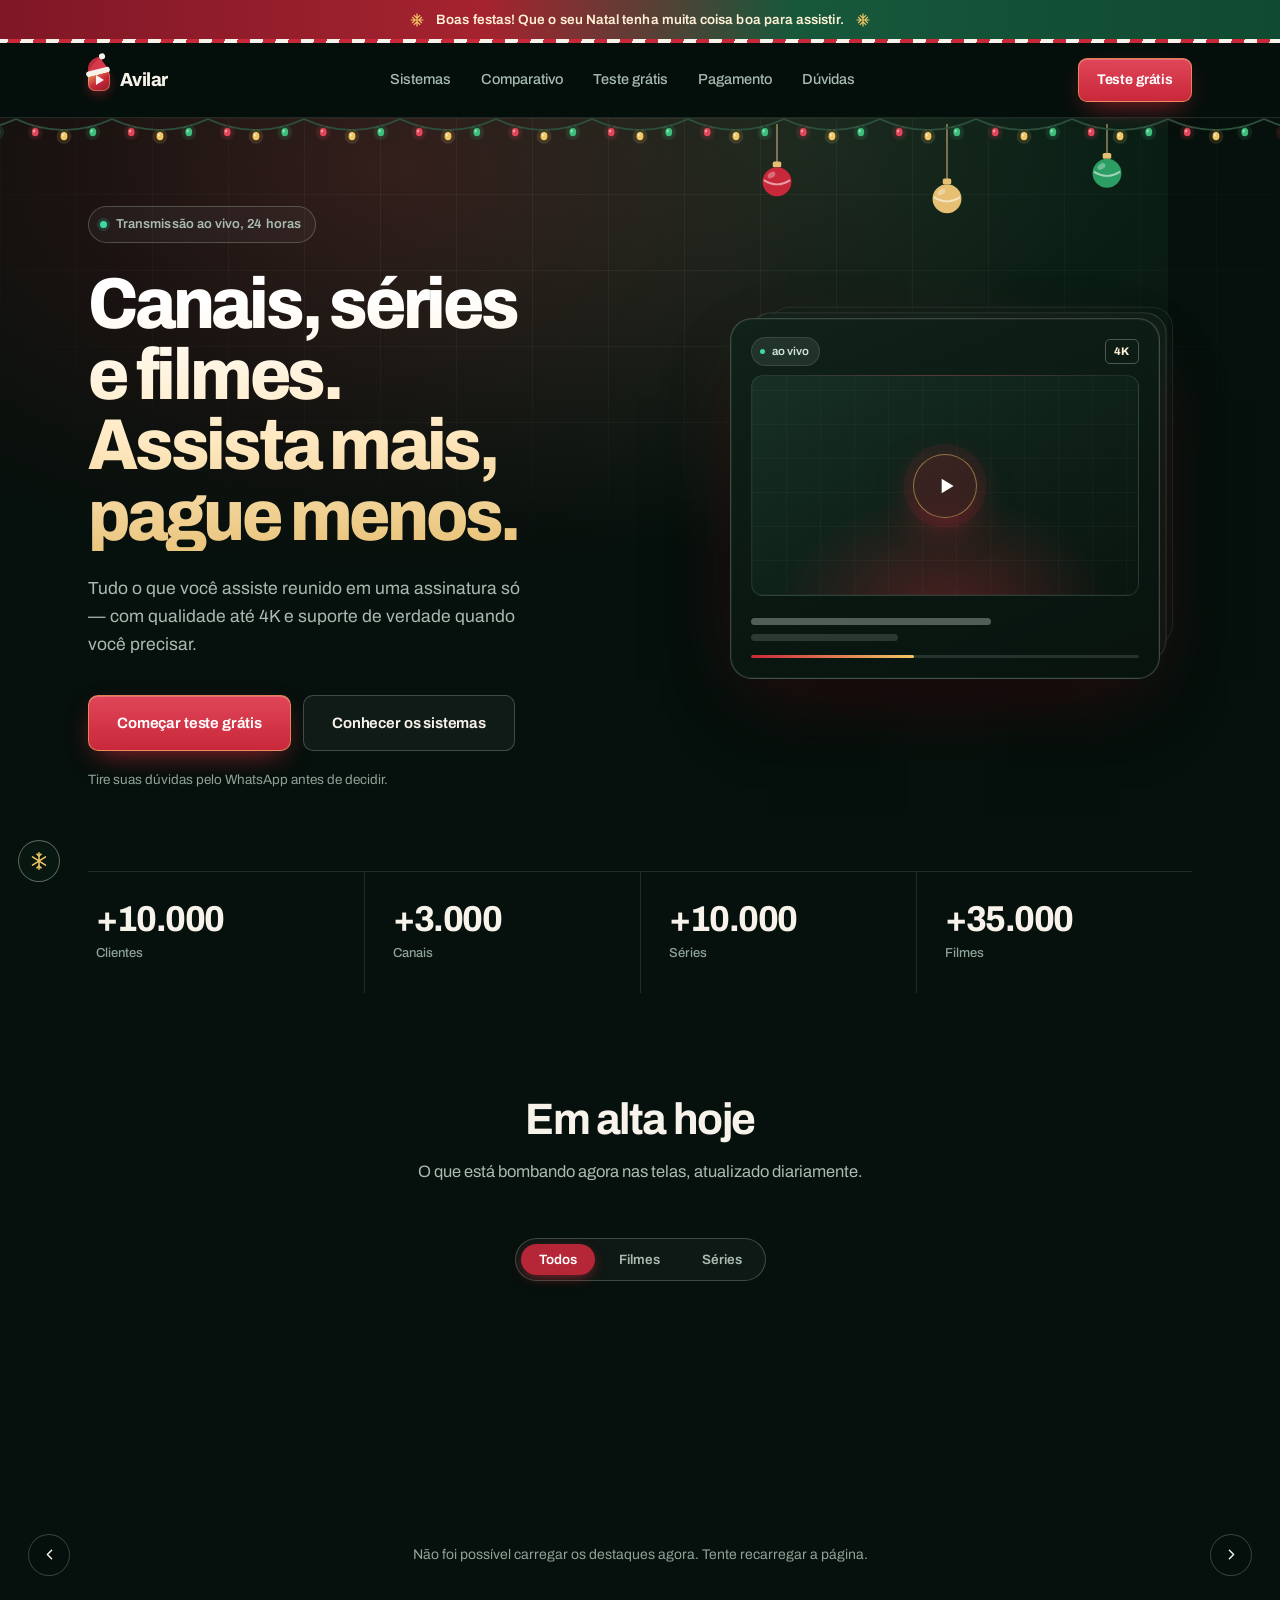
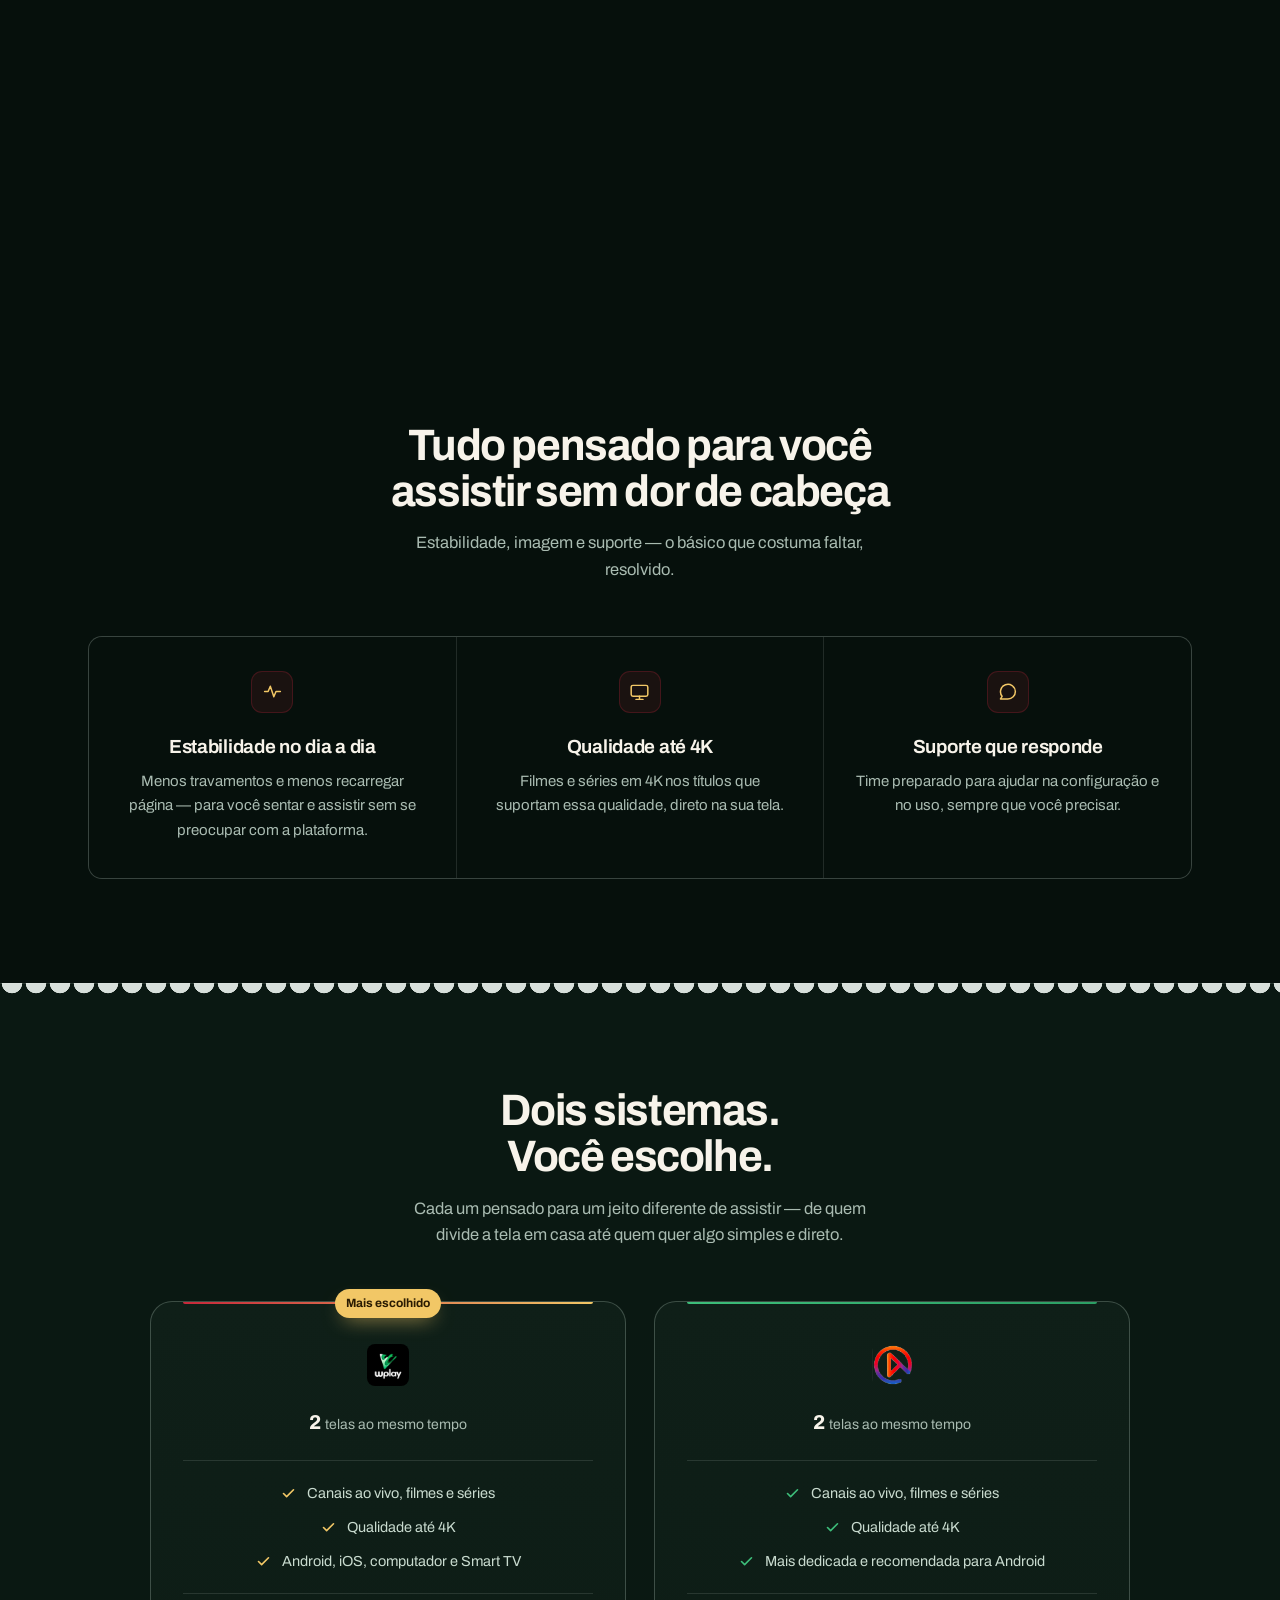
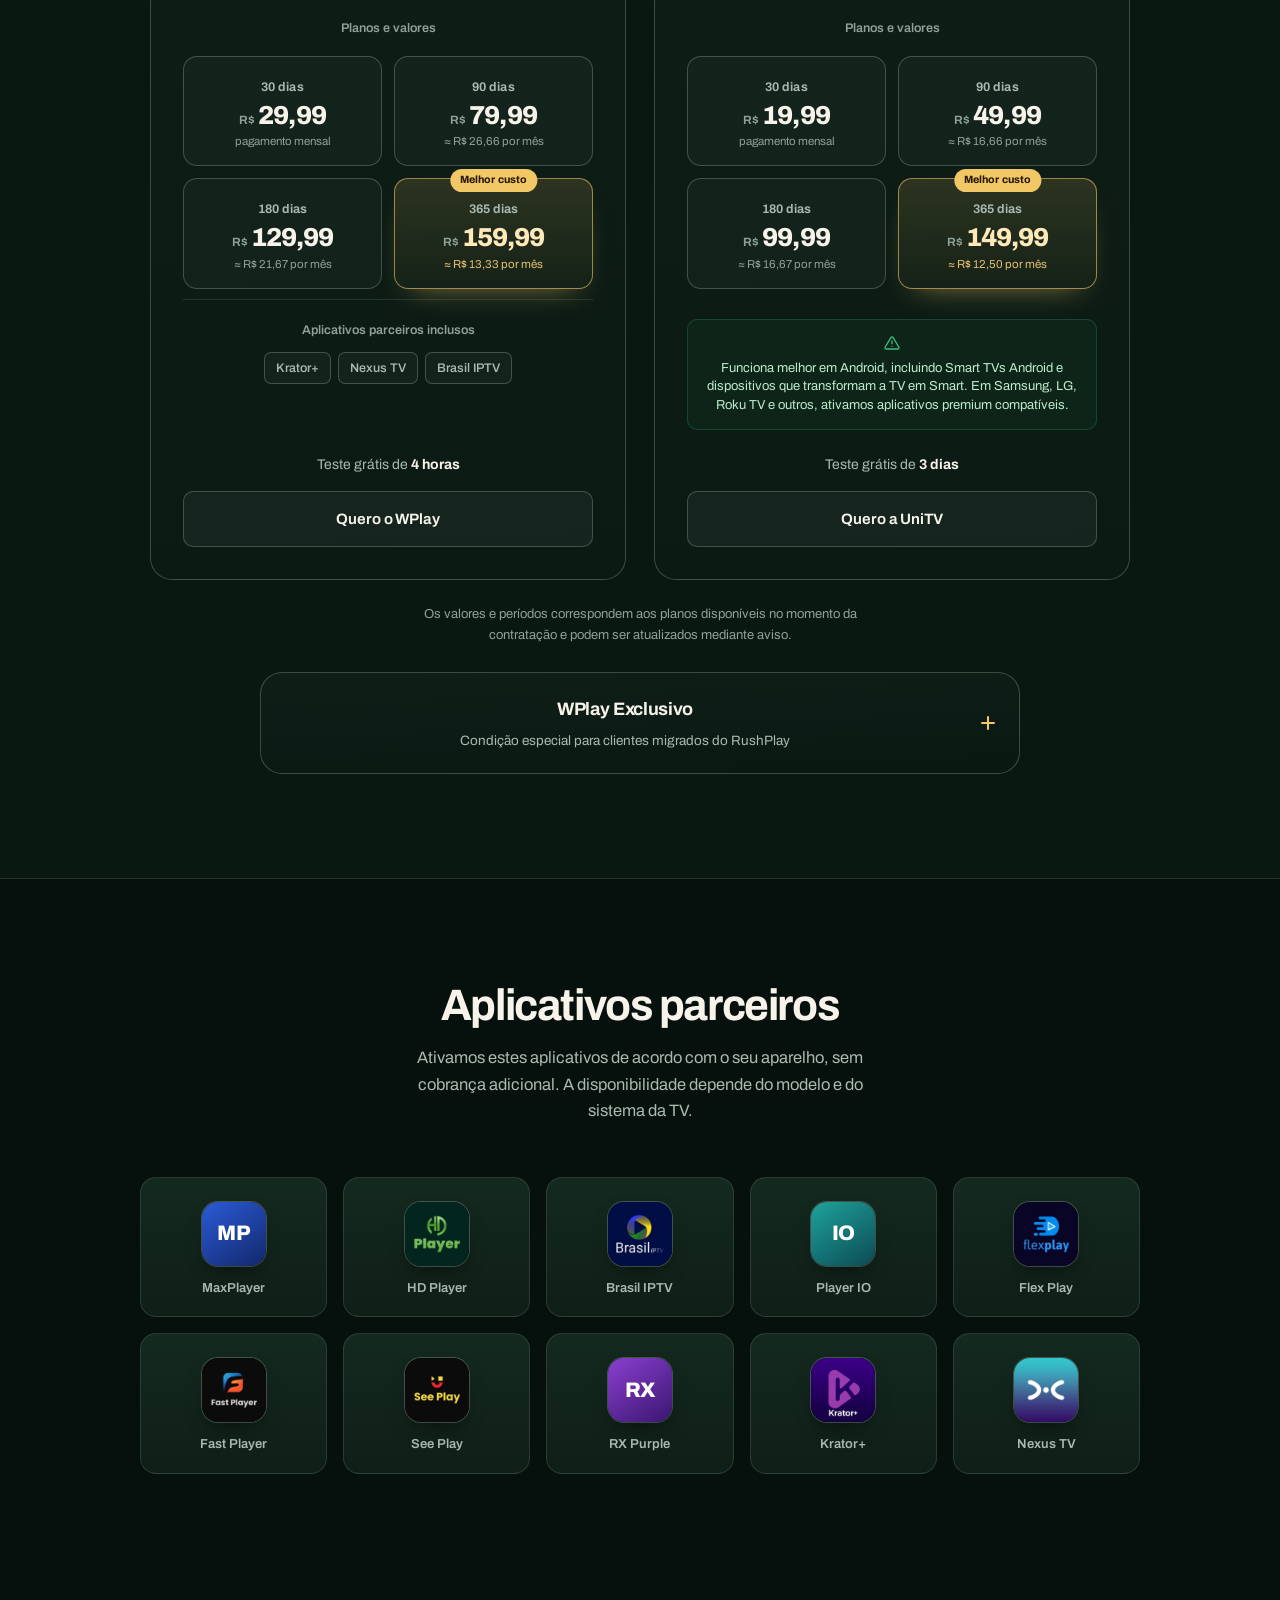
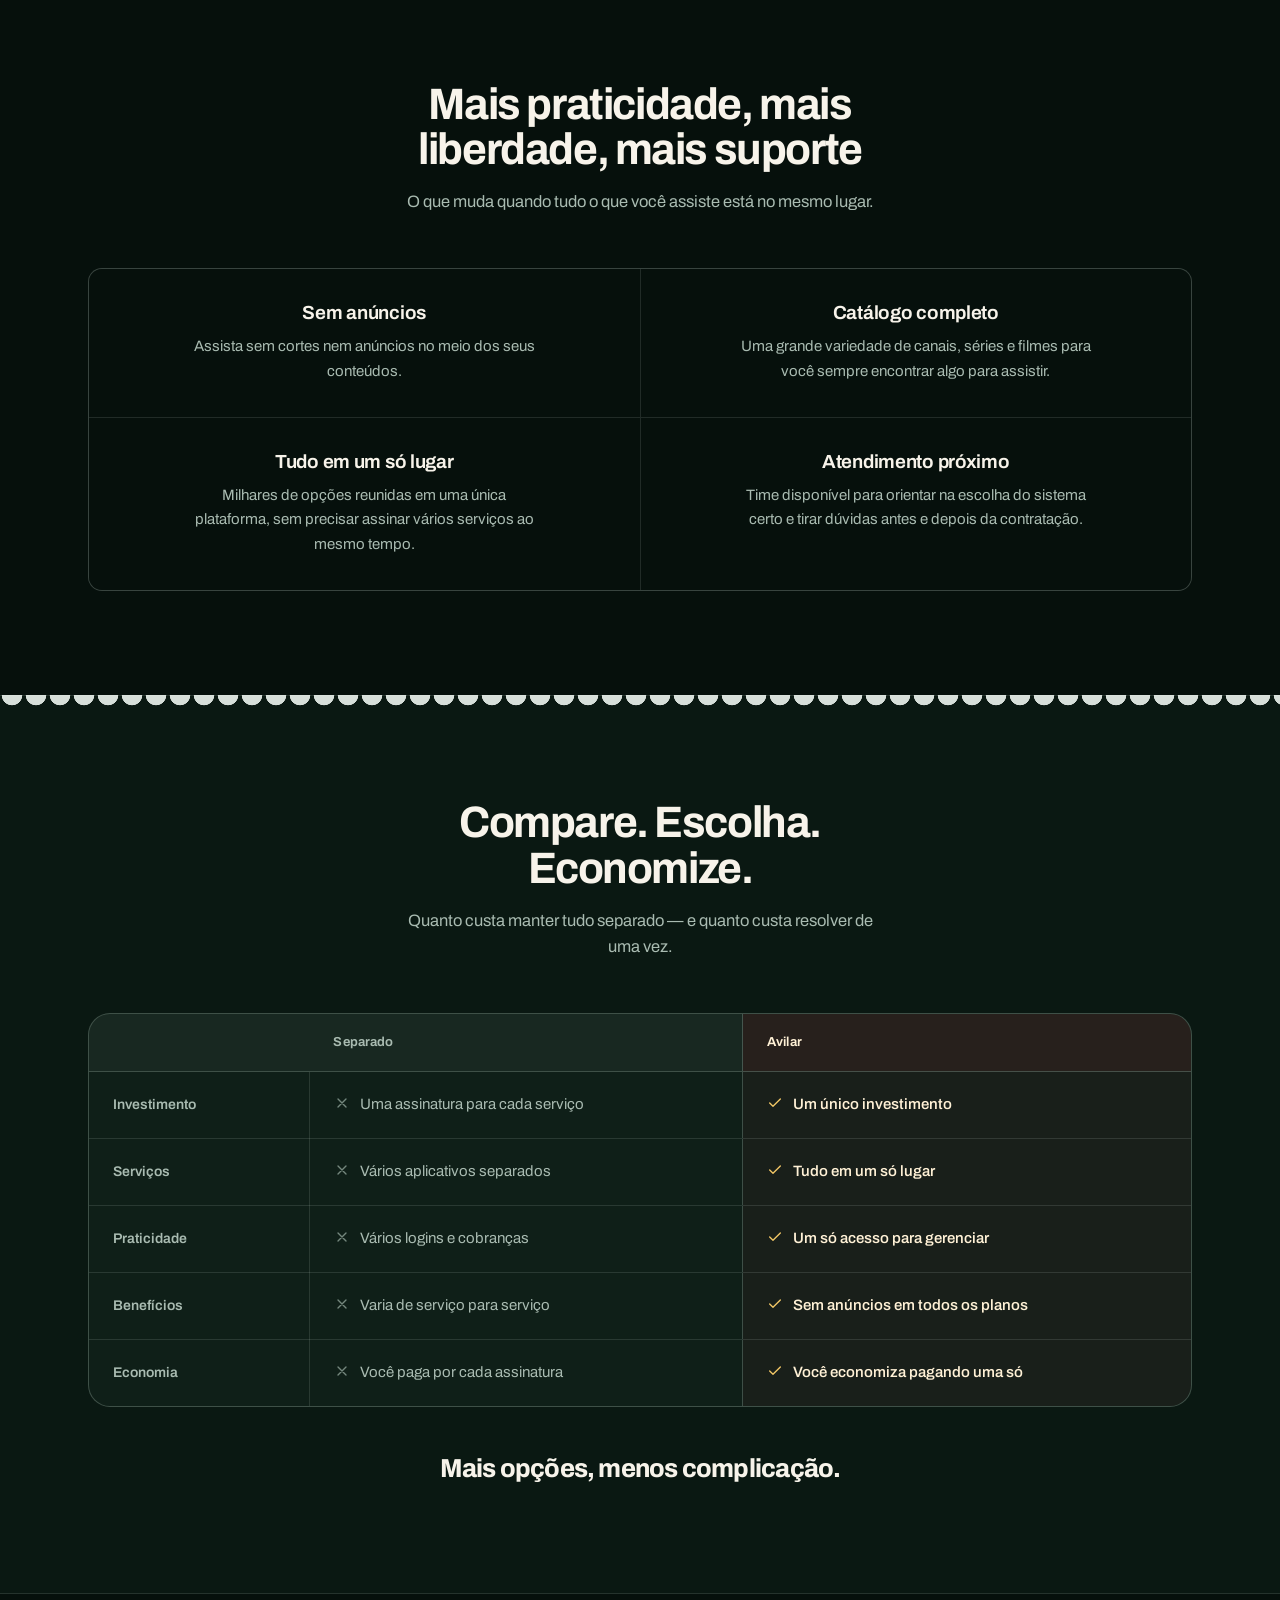
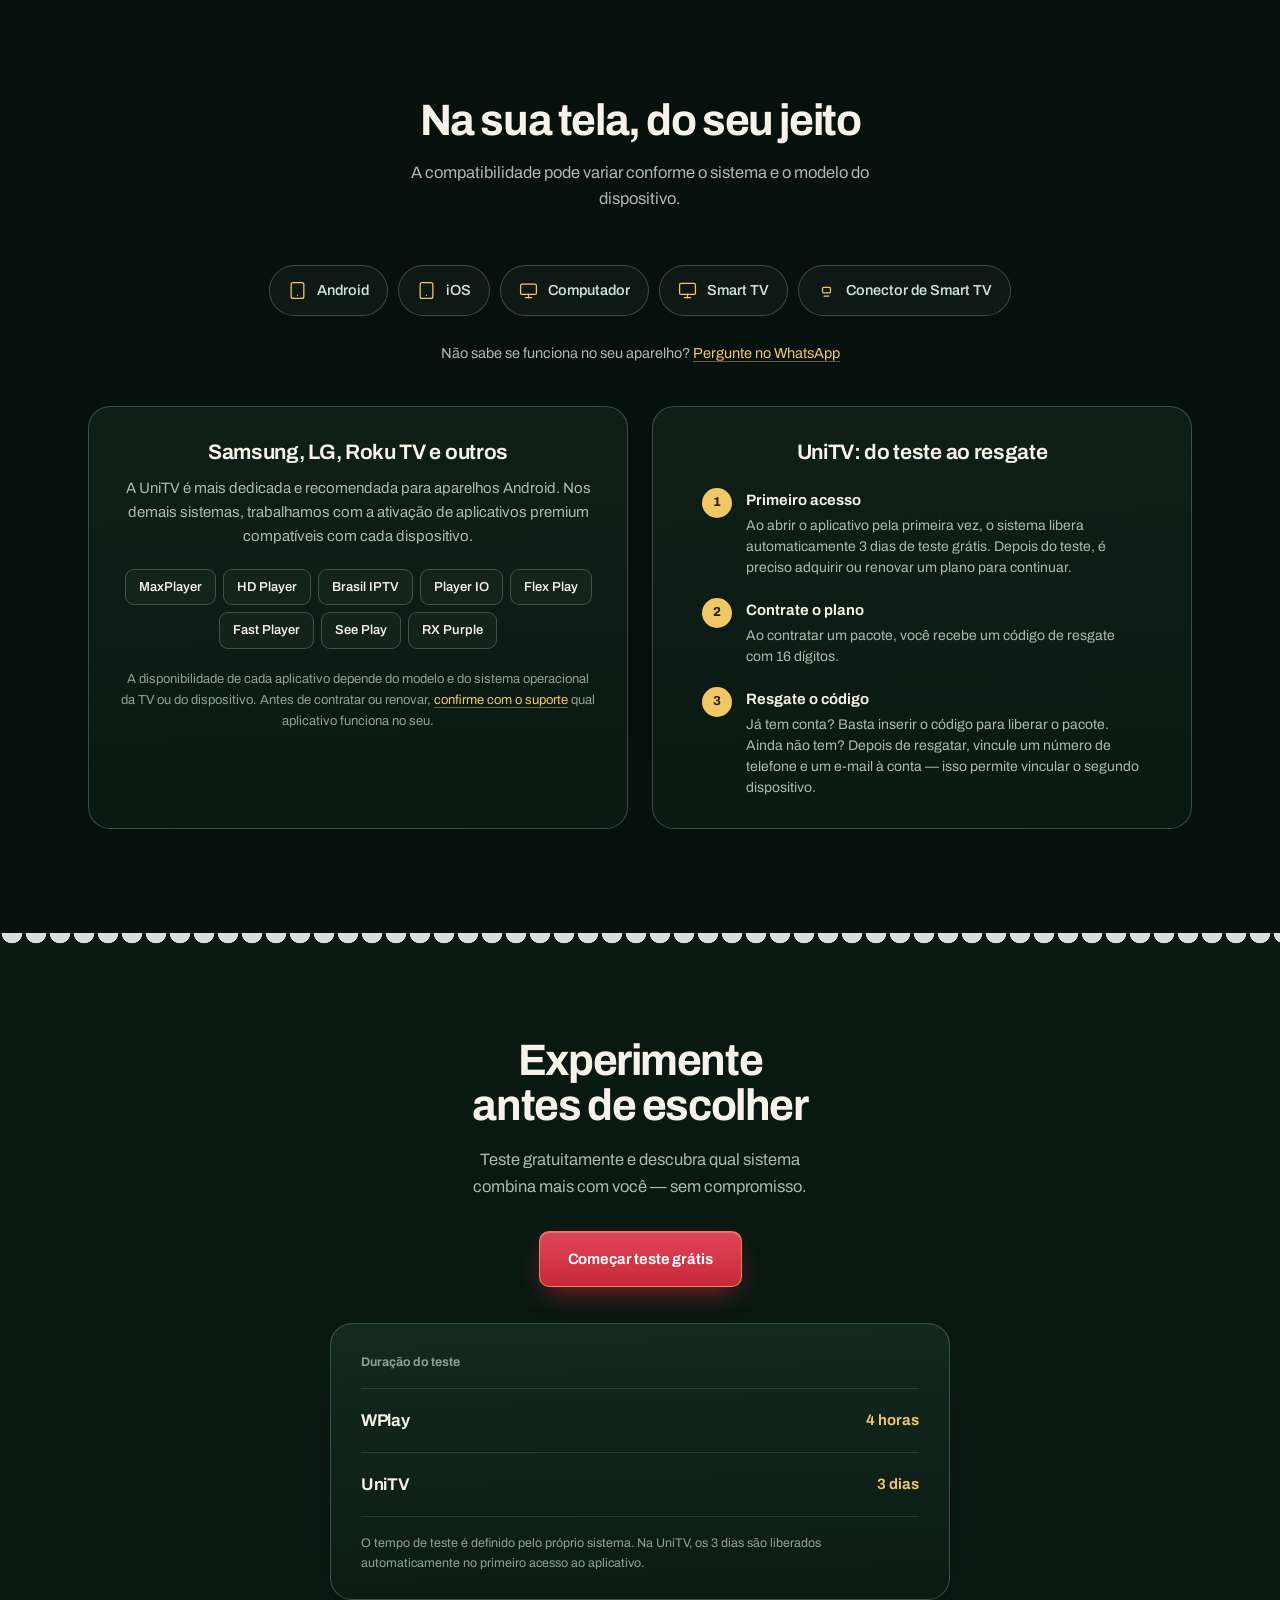
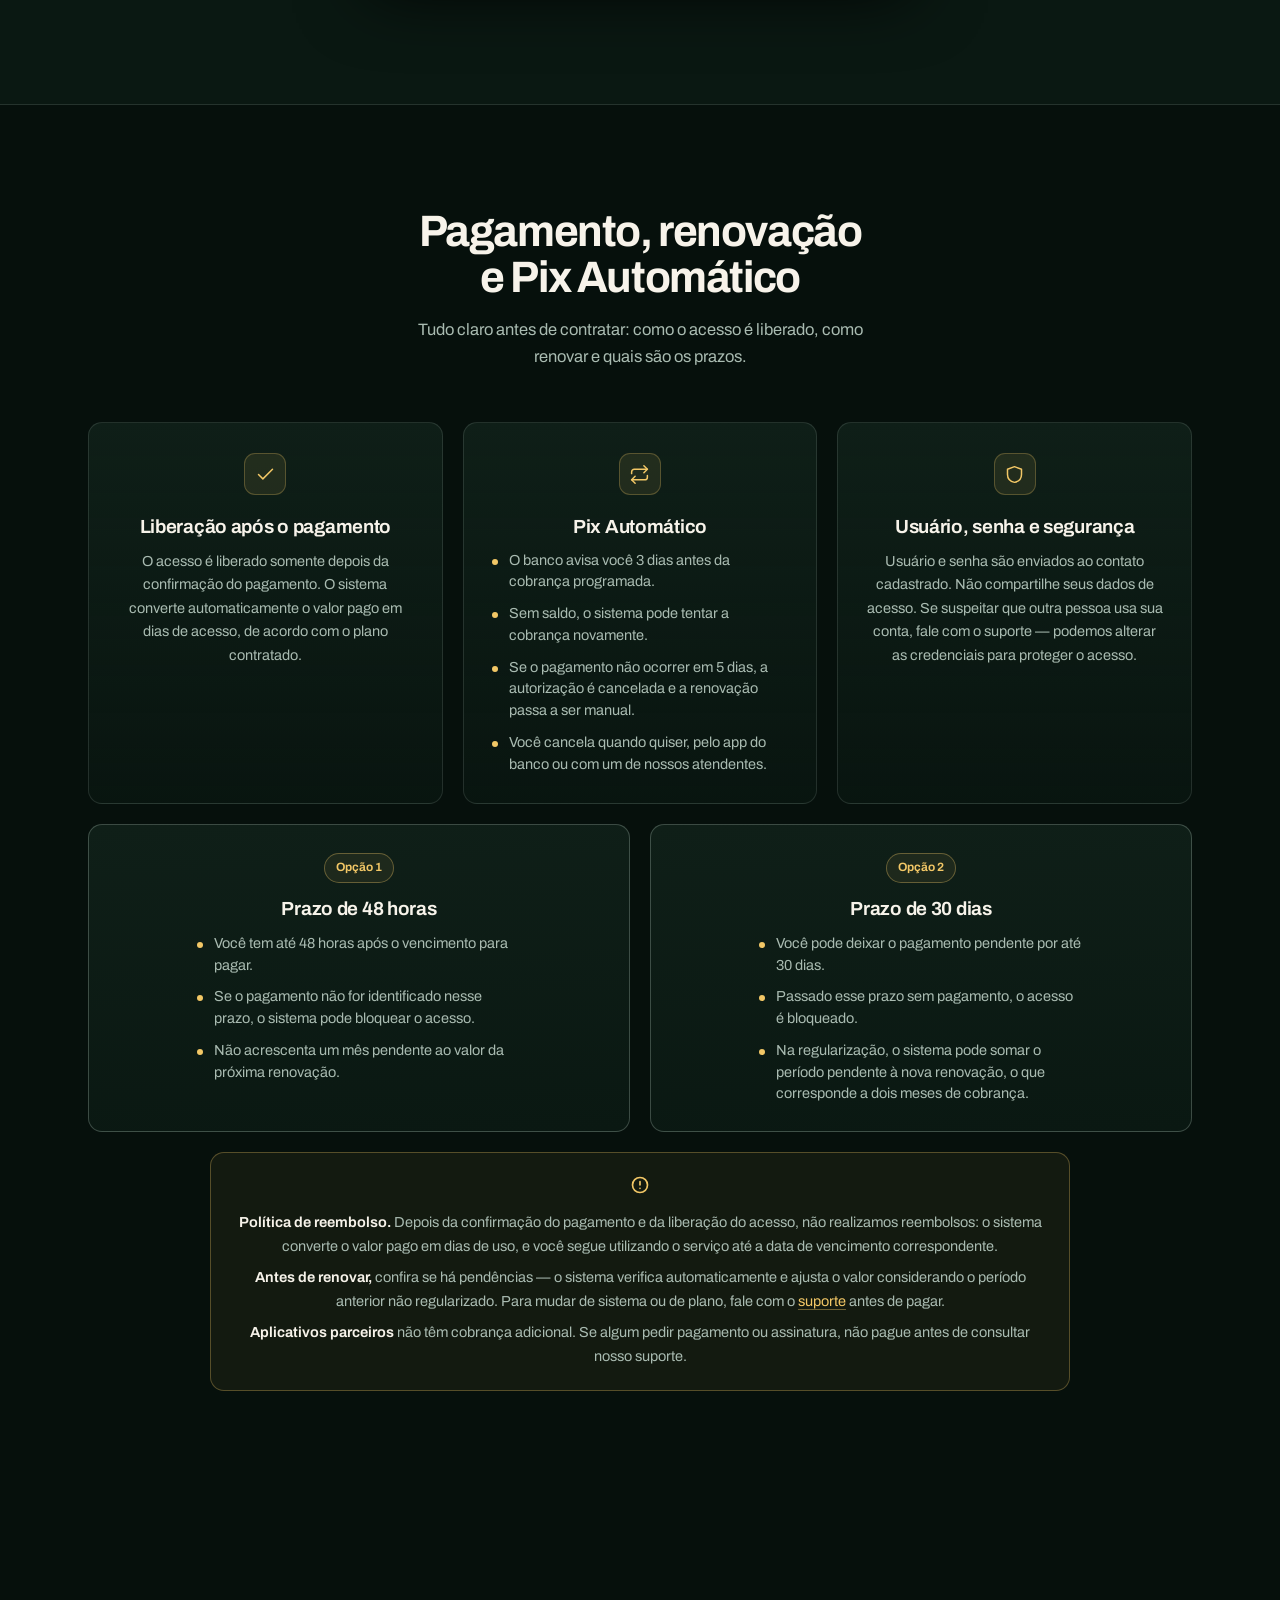
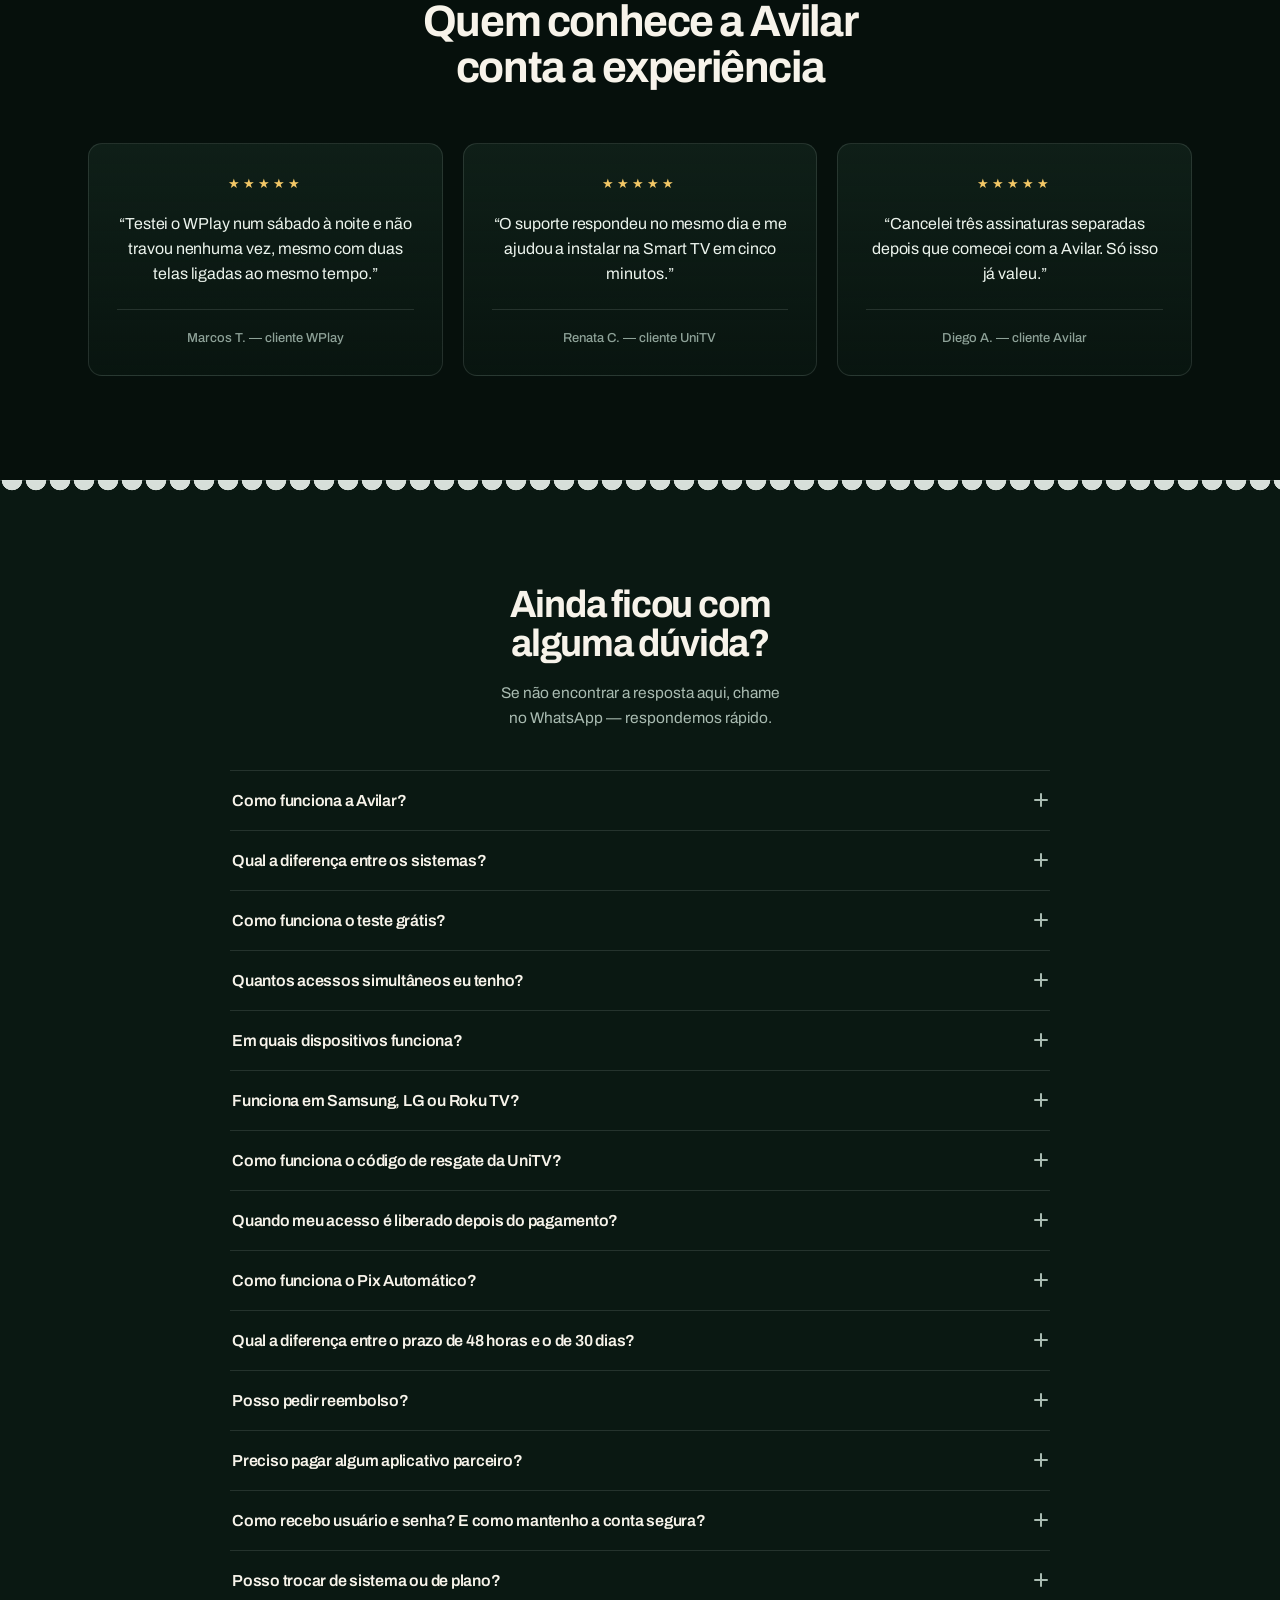
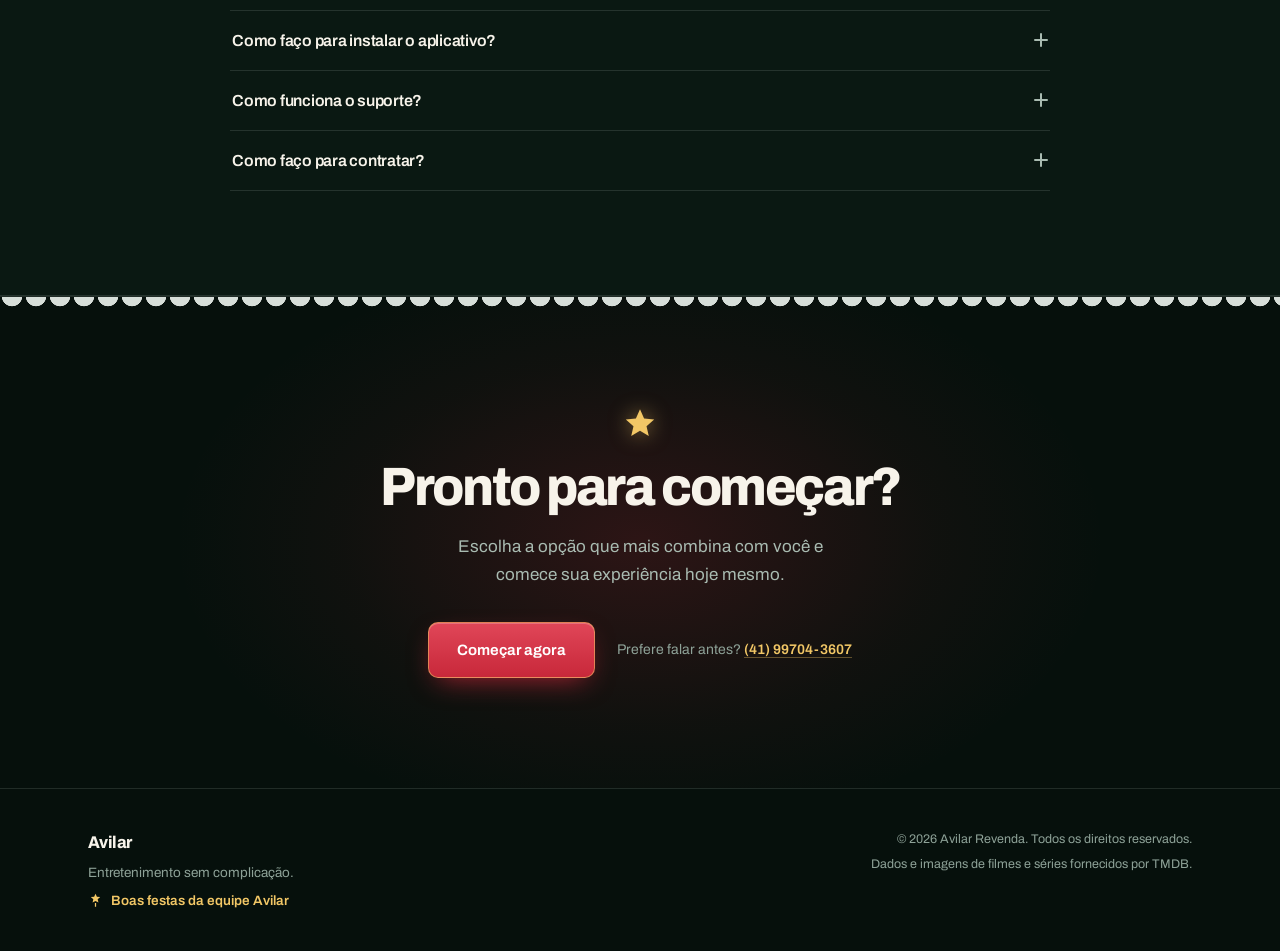
==== commit 9facbe86: "Add files via upload" ====
--- a/index.html
+++ b/index.html
@@ -211,8 +211,7 @@
           <div class="system-block">
             <span class="block-label">Aplicativos parceiros inclusos</span>
             <div class="chips">
-              <span>XCloud</span><span>Krator+</span><span>Nexus TV</span><span>KPlay</span>
-              <span>4K IPTV</span><span>Pro IPTV</span><span>Star IPTV</span><span>Brasil IPTV</span>
+              <span>Krator+</span><span>Nexus TV</span><span>Brasil IPTV</span>
             </div>
           </div>
 
@@ -289,66 +288,77 @@
   <section class="section" id="parceiros">
     <div class="wrap">
       <div class="head head-split">
-        <h2>Aplicativos parceiros do WPlay</h2>
-        <p>Com o WPlay, também ativamos estes aplicativos parceiros, sem cobrança adicional.</p>
+        <h2>Aplicativos parceiros</h2>
+        <p>Ativamos estes aplicativos de acordo com o seu aparelho, sem cobrança adicional. A disponibilidade depende do modelo e do sistema da TV.</p>
       </div>
 
       <div class="partner-strip stagger">
         <div class="partner-chip" style="--i:0">
+          <span class="p-logo p-logo-mono mono-a">
+            <span class="p-mark" aria-hidden="true">MP</span>
+          </span>
+          <span class="p-name">MaxPlayer</span>
+        </div>
+        <div class="partner-chip" style="--i:1">
           <span class="p-logo">
-            <img src="images/partners/xcloud.png" alt="XCloud" loading="lazy" onerror="this.remove();">
-            <span class="p-mark" aria-hidden="true">X</span>
-          </span>
-          <span class="p-name">XCloud</span>
-        </div>
-        <div class="partner-chip" style="--i:1">
+            <img src="images/partners/hd-player.png" alt="HD Player" loading="lazy" onerror="this.remove();">
+            <span class="p-mark" aria-hidden="true">H</span>
+          </span>
+          <span class="p-name">HD Player</span>
+        </div>
+        <div class="partner-chip" style="--i:2">
+          <span class="p-logo">
+            <img src="images/partners/brasil-iptv.png" alt="Brasil IPTV" loading="lazy" onerror="this.remove();">
+            <span class="p-mark" aria-hidden="true">B</span>
+          </span>
+          <span class="p-name">Brasil IPTV</span>
+        </div>
+        <div class="partner-chip" style="--i:3">
+          <span class="p-logo p-logo-mono mono-b">
+            <span class="p-mark" aria-hidden="true">IO</span>
+          </span>
+          <span class="p-name">Player IO</span>
+        </div>
+        <div class="partner-chip" style="--i:4">
+          <span class="p-logo">
+            <img src="images/partners/flex-play.png" alt="Flex Play" loading="lazy" onerror="this.remove();">
+            <span class="p-mark" aria-hidden="true">F</span>
+          </span>
+          <span class="p-name">Flex Play</span>
+        </div>
+        <div class="partner-chip" style="--i:5">
+          <span class="p-logo">
+            <img src="images/partners/fast-player.png" alt="Fast Player" loading="lazy" onerror="this.remove();">
+            <span class="p-mark" aria-hidden="true">F</span>
+          </span>
+          <span class="p-name">Fast Player</span>
+        </div>
+        <div class="partner-chip" style="--i:6">
+          <span class="p-logo">
+            <img src="images/partners/see-play.png" alt="See Play" loading="lazy" onerror="this.remove();">
+            <span class="p-mark" aria-hidden="true">S</span>
+          </span>
+          <span class="p-name">See Play</span>
+        </div>
+        <div class="partner-chip" style="--i:7">
+          <span class="p-logo p-logo-mono mono-c">
+            <span class="p-mark" aria-hidden="true">RX</span>
+          </span>
+          <span class="p-name">RX Purple</span>
+        </div>
+        <div class="partner-chip" style="--i:8">
           <span class="p-logo">
             <img src="images/partners/krator.png" alt="Krator+" loading="lazy" onerror="this.remove();">
             <span class="p-mark" aria-hidden="true">K</span>
           </span>
           <span class="p-name">Krator+</span>
         </div>
-        <div class="partner-chip" style="--i:2">
+        <div class="partner-chip" style="--i:9">
           <span class="p-logo">
             <img src="images/partners/nexus.png" alt="Nexus TV" loading="lazy" onerror="this.remove();">
             <span class="p-mark" aria-hidden="true">N</span>
           </span>
           <span class="p-name">Nexus TV</span>
-        </div>
-        <div class="partner-chip" style="--i:3">
-          <span class="p-logo">
-            <img src="images/partners/kplay.png" alt="KPlay" loading="lazy" onerror="this.remove();">
-            <span class="p-mark" aria-hidden="true">K</span>
-          </span>
-          <span class="p-name">KPlay</span>
-        </div>
-        <div class="partner-chip" style="--i:4">
-          <span class="p-logo">
-            <img src="images/partners/4k-iptv.png" alt="4K IPTV" loading="lazy" onerror="this.remove();">
-            <span class="p-mark" aria-hidden="true">4</span>
-          </span>
-          <span class="p-name">4K IPTV</span>
-        </div>
-        <div class="partner-chip" style="--i:5">
-          <span class="p-logo">
-            <img src="images/partners/pro-iptv.png" alt="Pro IPTV" loading="lazy" onerror="this.remove();">
-            <span class="p-mark" aria-hidden="true">P</span>
-          </span>
-          <span class="p-name">Pro IPTV</span>
-        </div>
-        <div class="partner-chip" style="--i:6">
-          <span class="p-logo">
-            <img src="images/partners/star-iptv.png" alt="Star IPTV" loading="lazy" onerror="this.remove();">
-            <span class="p-mark" aria-hidden="true">S</span>
-          </span>
-          <span class="p-name">Star IPTV</span>
-        </div>
-        <div class="partner-chip" style="--i:7">
-          <span class="p-logo">
-            <img src="images/partners/brasil-iptv.png" alt="Brasil IPTV" loading="lazy" onerror="this.remove();">
-            <span class="p-mark" aria-hidden="true">B</span>
-          </span>
-          <span class="p-name">Brasil IPTV</span>
         </div>
       </div>
     </div>
@@ -471,7 +481,7 @@
         <article class="panel reveal">
           <h3>Samsung, LG, Roku TV e outros</h3>
           <p>A UniTV é mais dedicada e recomendada para aparelhos Android. Nos demais sistemas, trabalhamos com a ativação de aplicativos premium compatíveis com cada dispositivo.</p>
-          <div class="chips chips-lg"><span>MaxPlayer</span><span>HD Player</span><span>Brasil IPTV</span><span>Player IO</span><span>Flax Player</span><span>Fest Player</span><span>See Player</span><span>RX Purple</span></div>
+          <div class="chips chips-lg"><span>MaxPlayer</span><span>HD Player</span><span>Brasil IPTV</span><span>Player IO</span><span>Flex Play</span><span>Fast Player</span><span>See Play</span><span>RX Purple</span></div>
           <p class="panel-note">A disponibilidade de cada aplicativo depende do modelo e do sistema operacional da TV ou do dispositivo. Antes de contratar ou renovar, <a href="https://wa.me/5541997043607?text=Ol%C3%A1!%20Qual%20aplicativo%20%C3%A9%20compat%C3%ADvel%20com%20o%20meu%20aparelho%3F">confirme com o suporte</a> qual aplicativo funciona no seu.</p>
         </article>
 
@@ -655,7 +665,7 @@
 
           <div class="faq-item">
             <button class="faq-q" aria-expanded="false">Funciona em Samsung, LG ou Roku TV?<span class="plus"></span></button>
-            <div class="faq-a"><p>A UniTV é mais dedicada ao Android. Nesses aparelhos, ativamos aplicativos premium compatíveis: MaxPlayer, HD Player, Brasil IPTV, Player IO, Flax Player, Fest Player, See Player e RX Purple. A disponibilidade depende do modelo e do sistema da TV — antes de contratar ou renovar, confirme com o suporte qual aplicativo serve para o seu aparelho.</p></div>
+            <div class="faq-a"><p>A UniTV é mais dedicada ao Android. Nesses aparelhos, ativamos aplicativos premium compatíveis: MaxPlayer, HD Player, Brasil IPTV, Player IO, Flex Play, Fast Player, See Play e RX Purple. A disponibilidade depende do modelo e do sistema da TV — antes de contratar ou renovar, confirme com o suporte qual aplicativo serve para o seu aparelho.</p></div>
           </div>
 
           <div class="faq-item">
--- a/style.css
+++ b/style.css
@@ -1815,3 +1815,24 @@
 /* diferenciais */
 .diff-item{text-align:center;}
 .diff-item p{margin-inline:auto;}
+
+
+/* ---------- parceiros: 10 aplicativos (5 colunas no PC, 2 no celular) ---------- */
+.partner-strip{
+  grid-template-columns:repeat(5,minmax(0,1fr));
+  max-width:1000px;
+}
+@media (max-width:640px){
+  .partner-strip{grid-template-columns:repeat(2,minmax(0,1fr));}
+}
+
+/* apps sem logo: monograma */
+.p-logo-mono .p-mark{
+  font-size:21px;
+  font-weight:800;
+  letter-spacing:-0.03em;
+  color:#fff;
+}
+.mono-a .p-mark{background:linear-gradient(145deg,#2B5BD7,#12276B);}
+.mono-b .p-mark{background:linear-gradient(145deg,#1FA39A,#0C4A55);}
+.mono-c .p-mark{background:linear-gradient(145deg,#8B3FD1,#3A1670);}
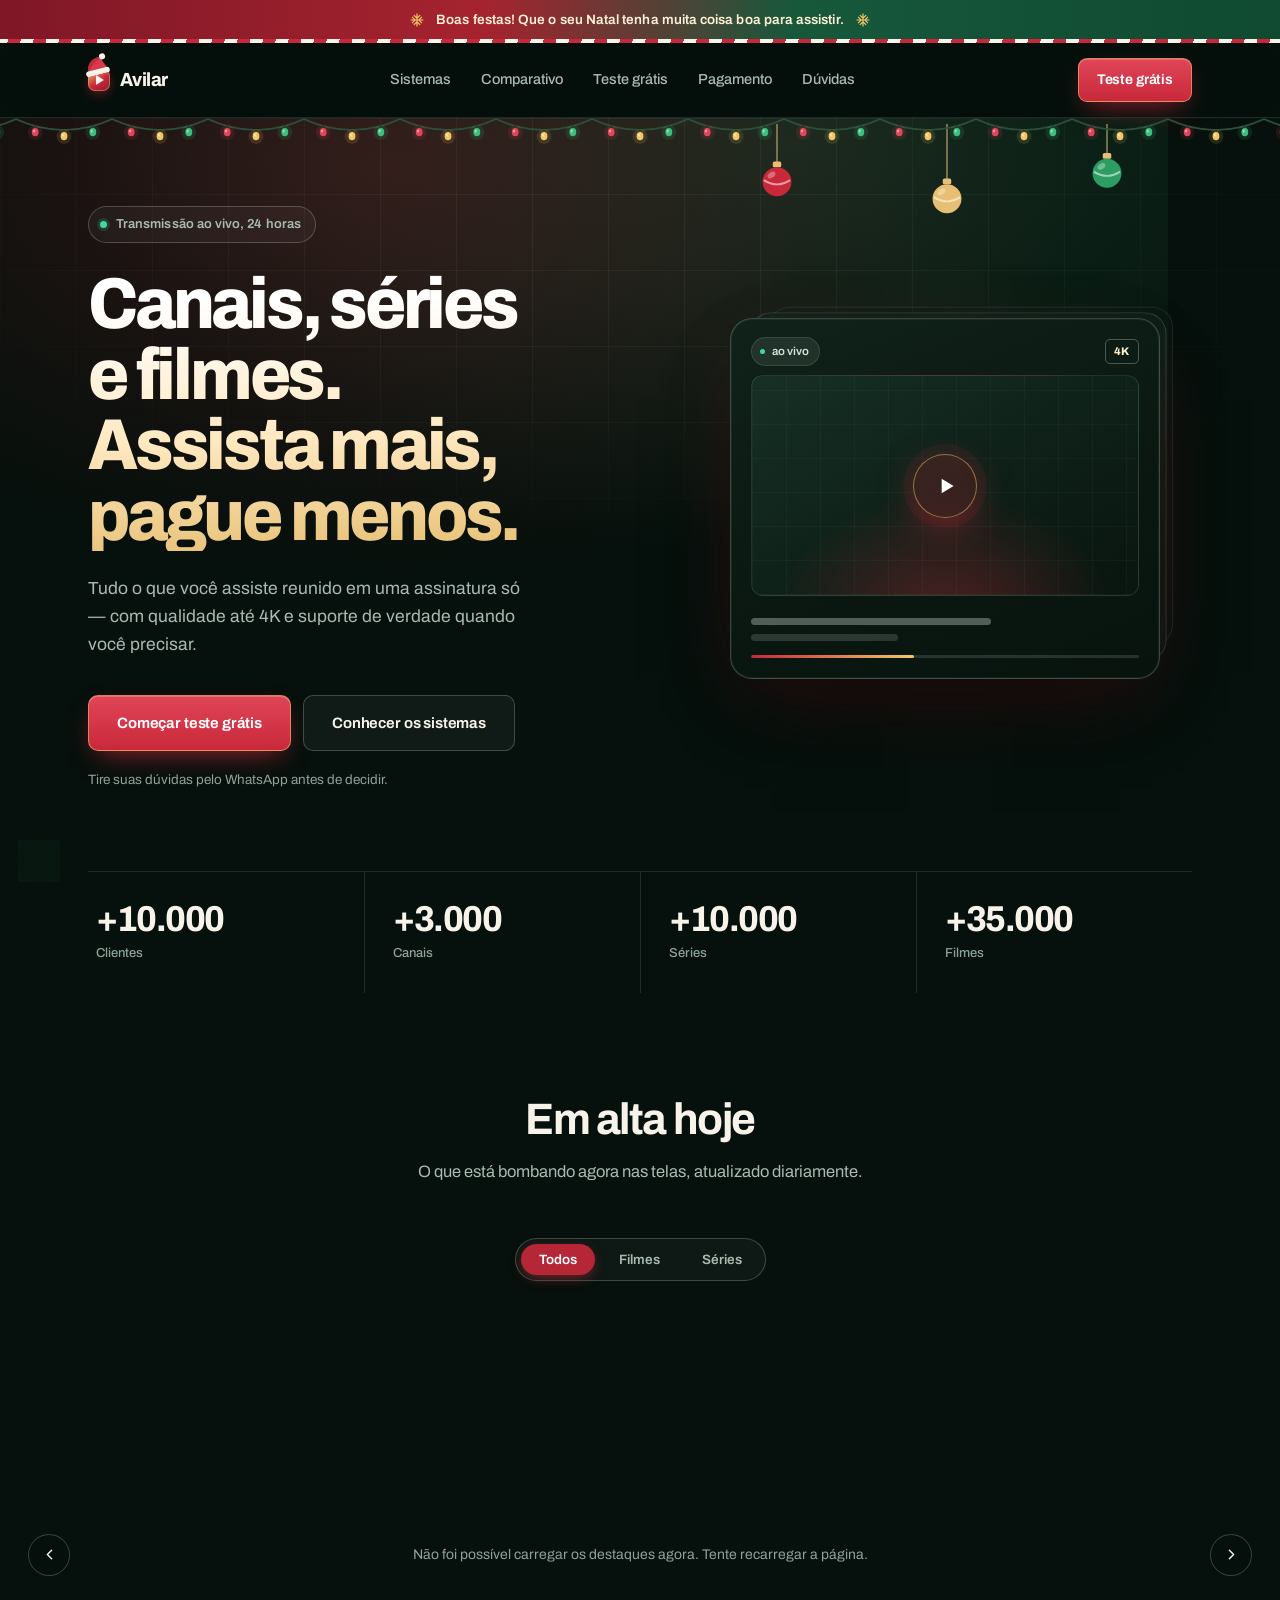
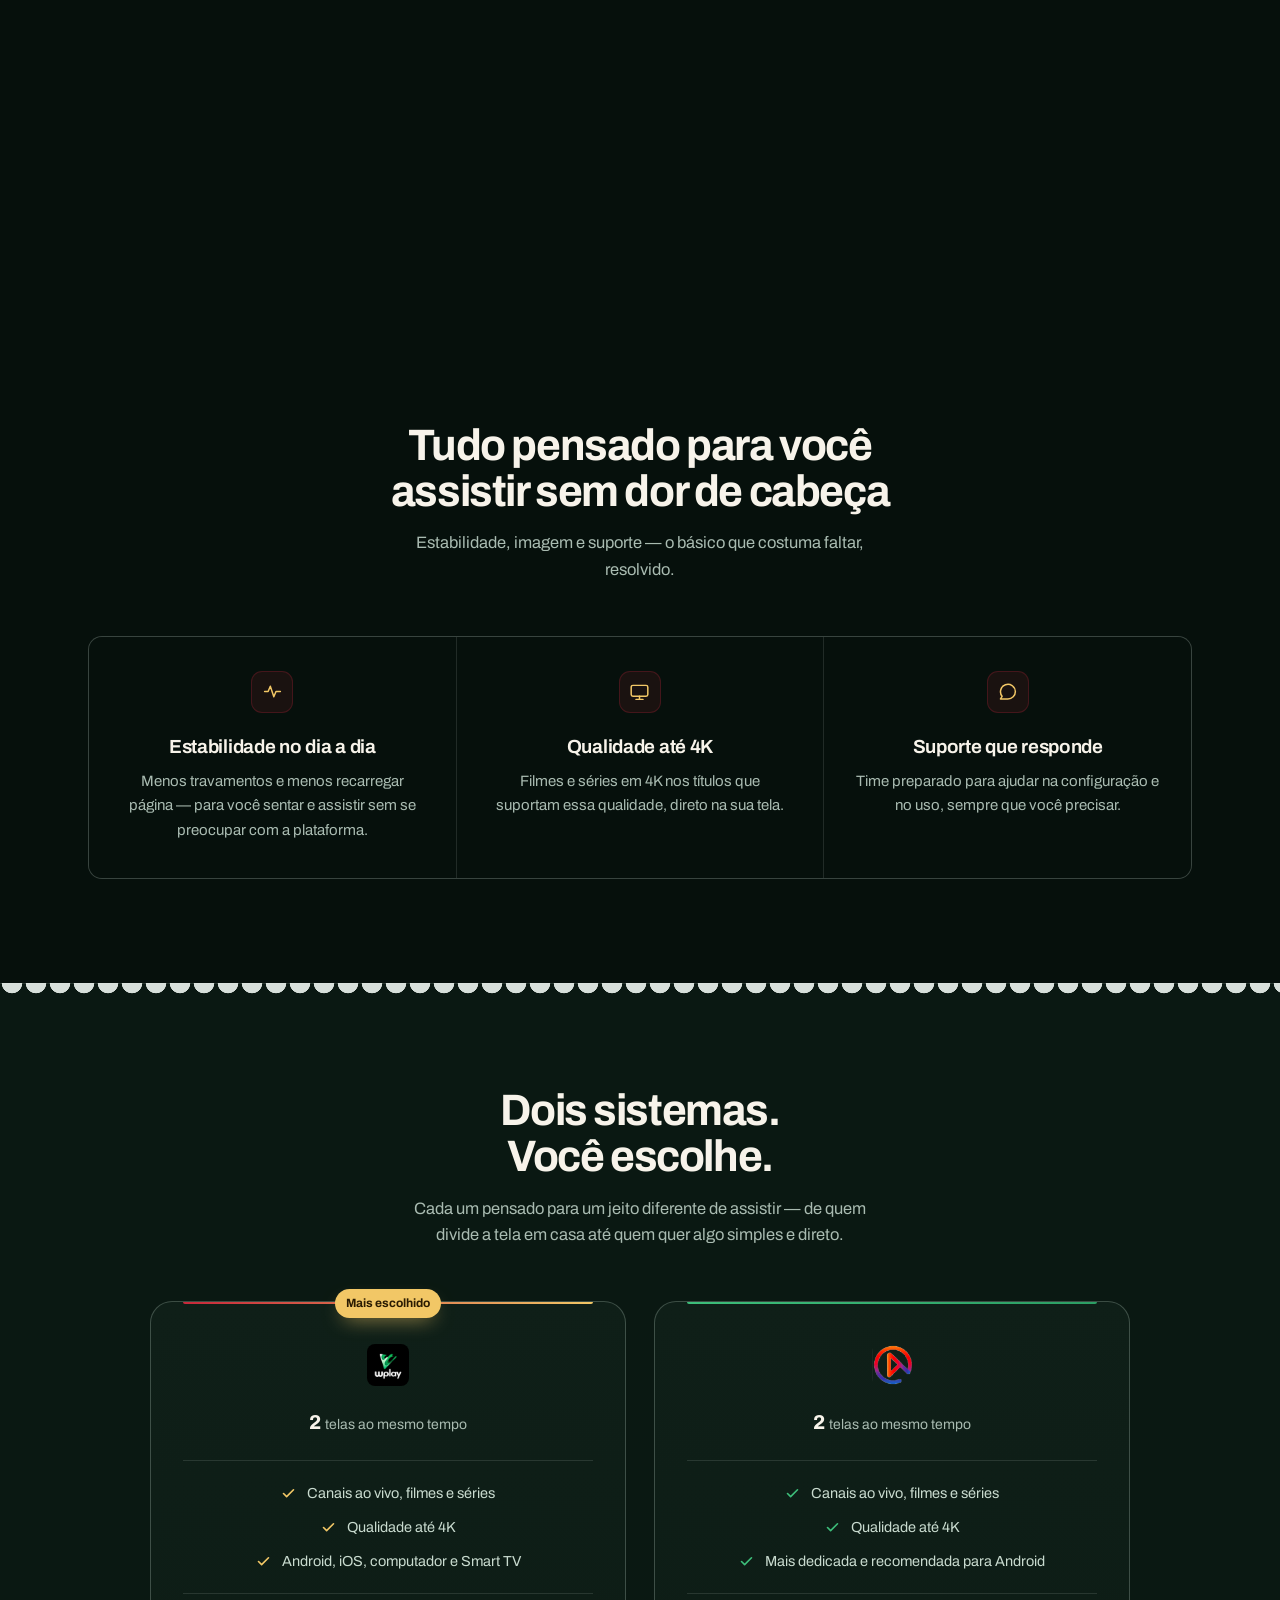
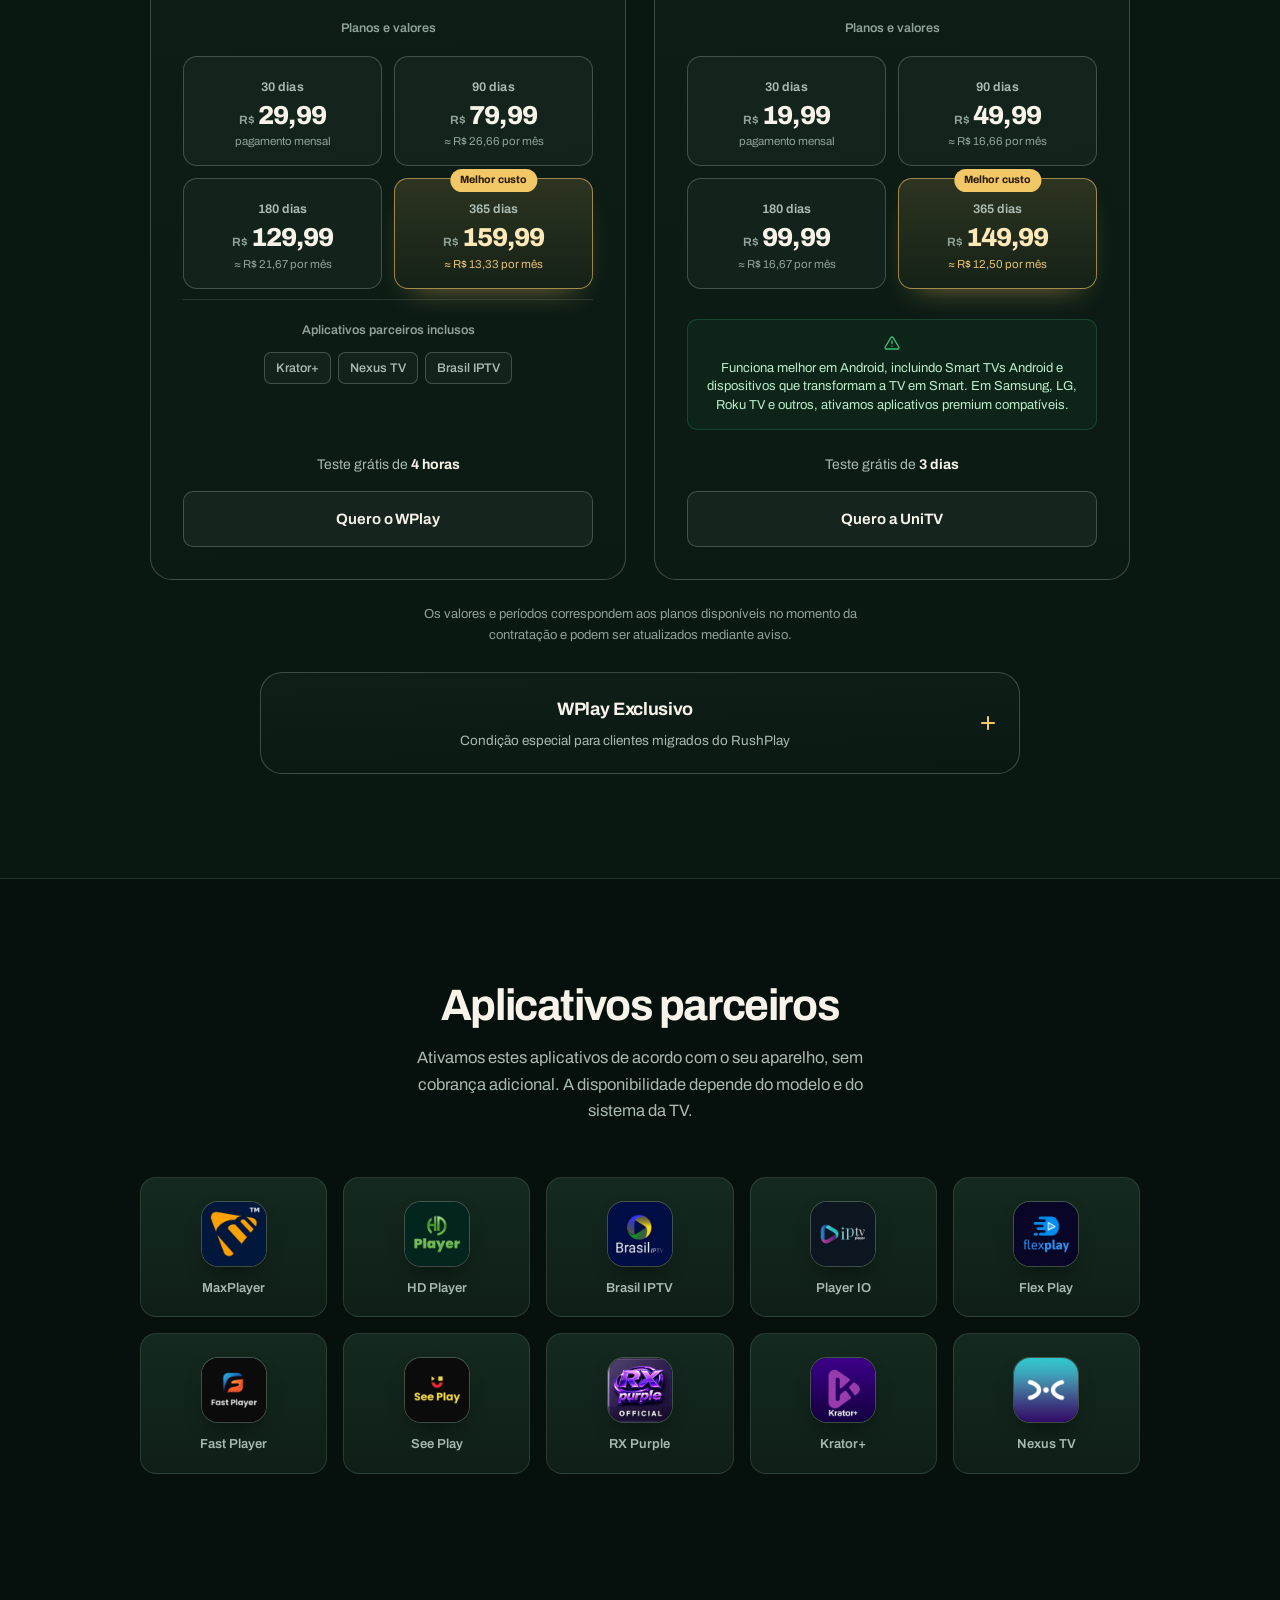
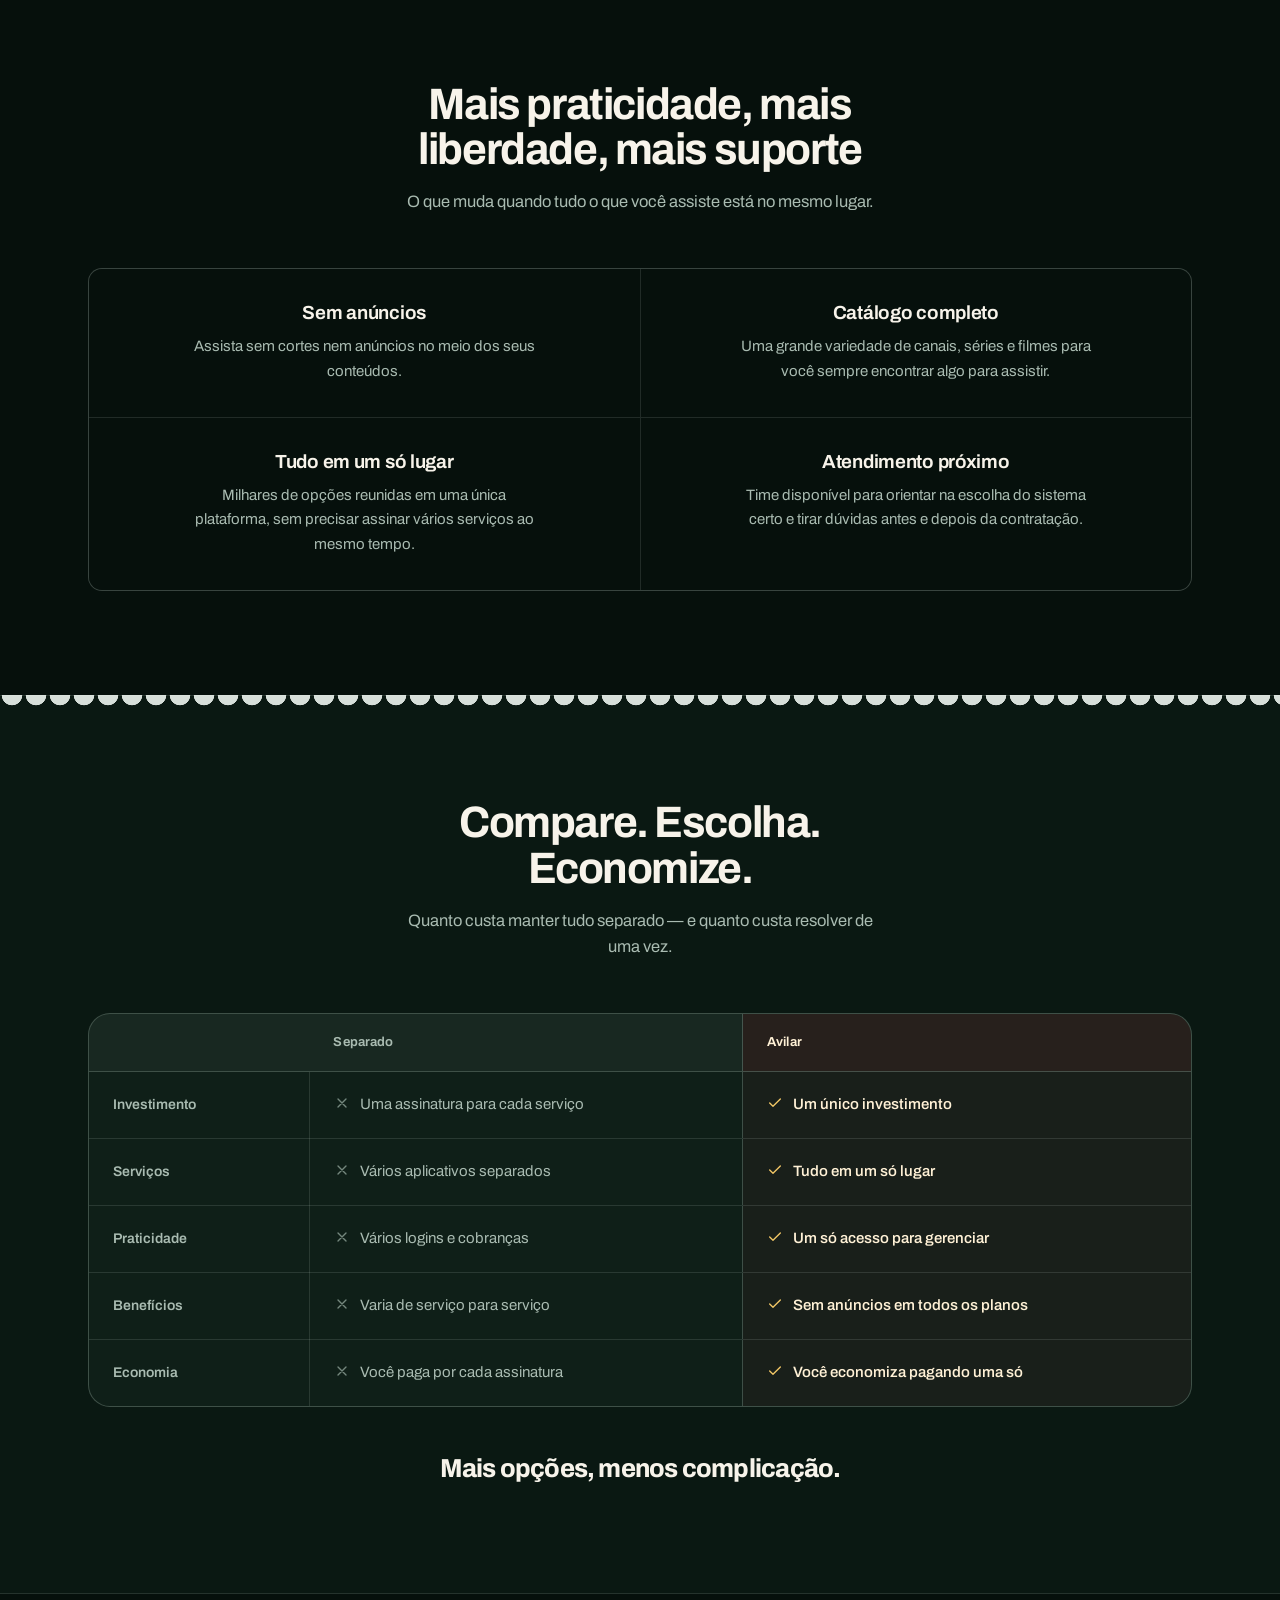
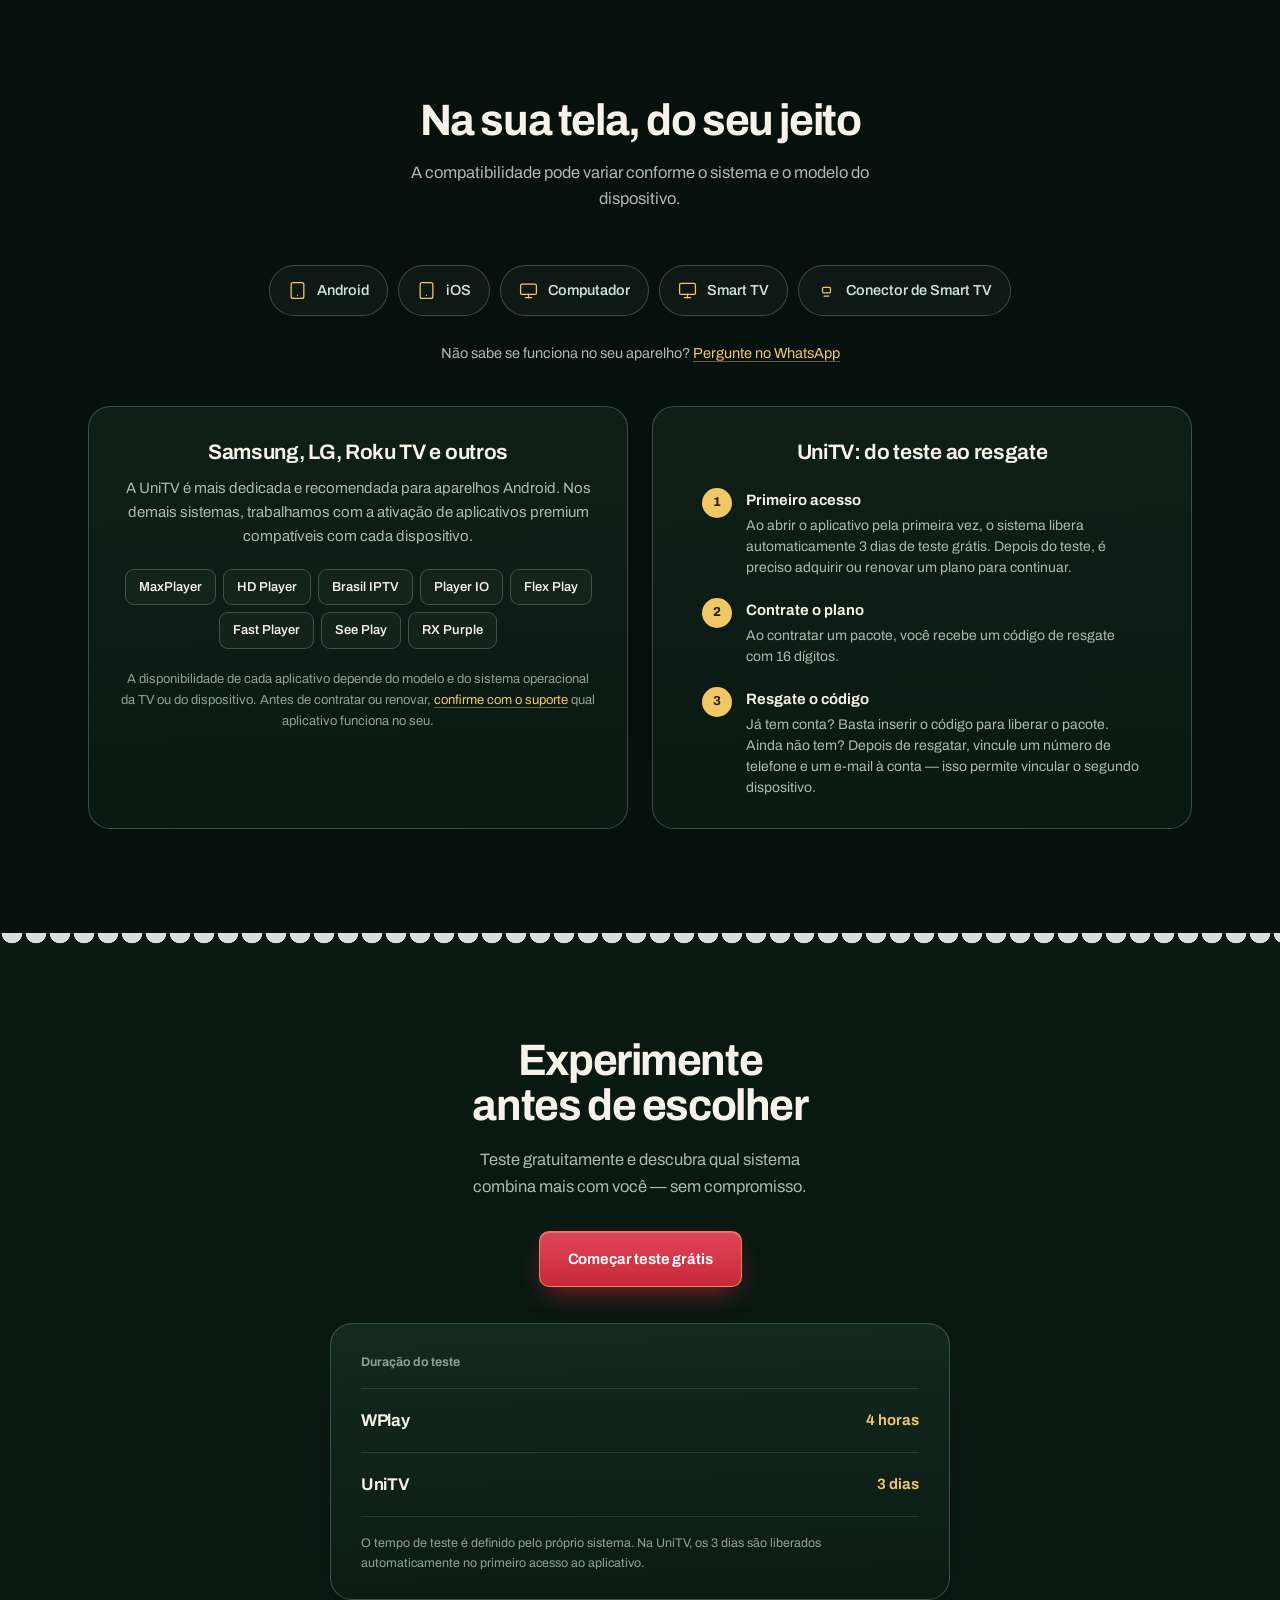
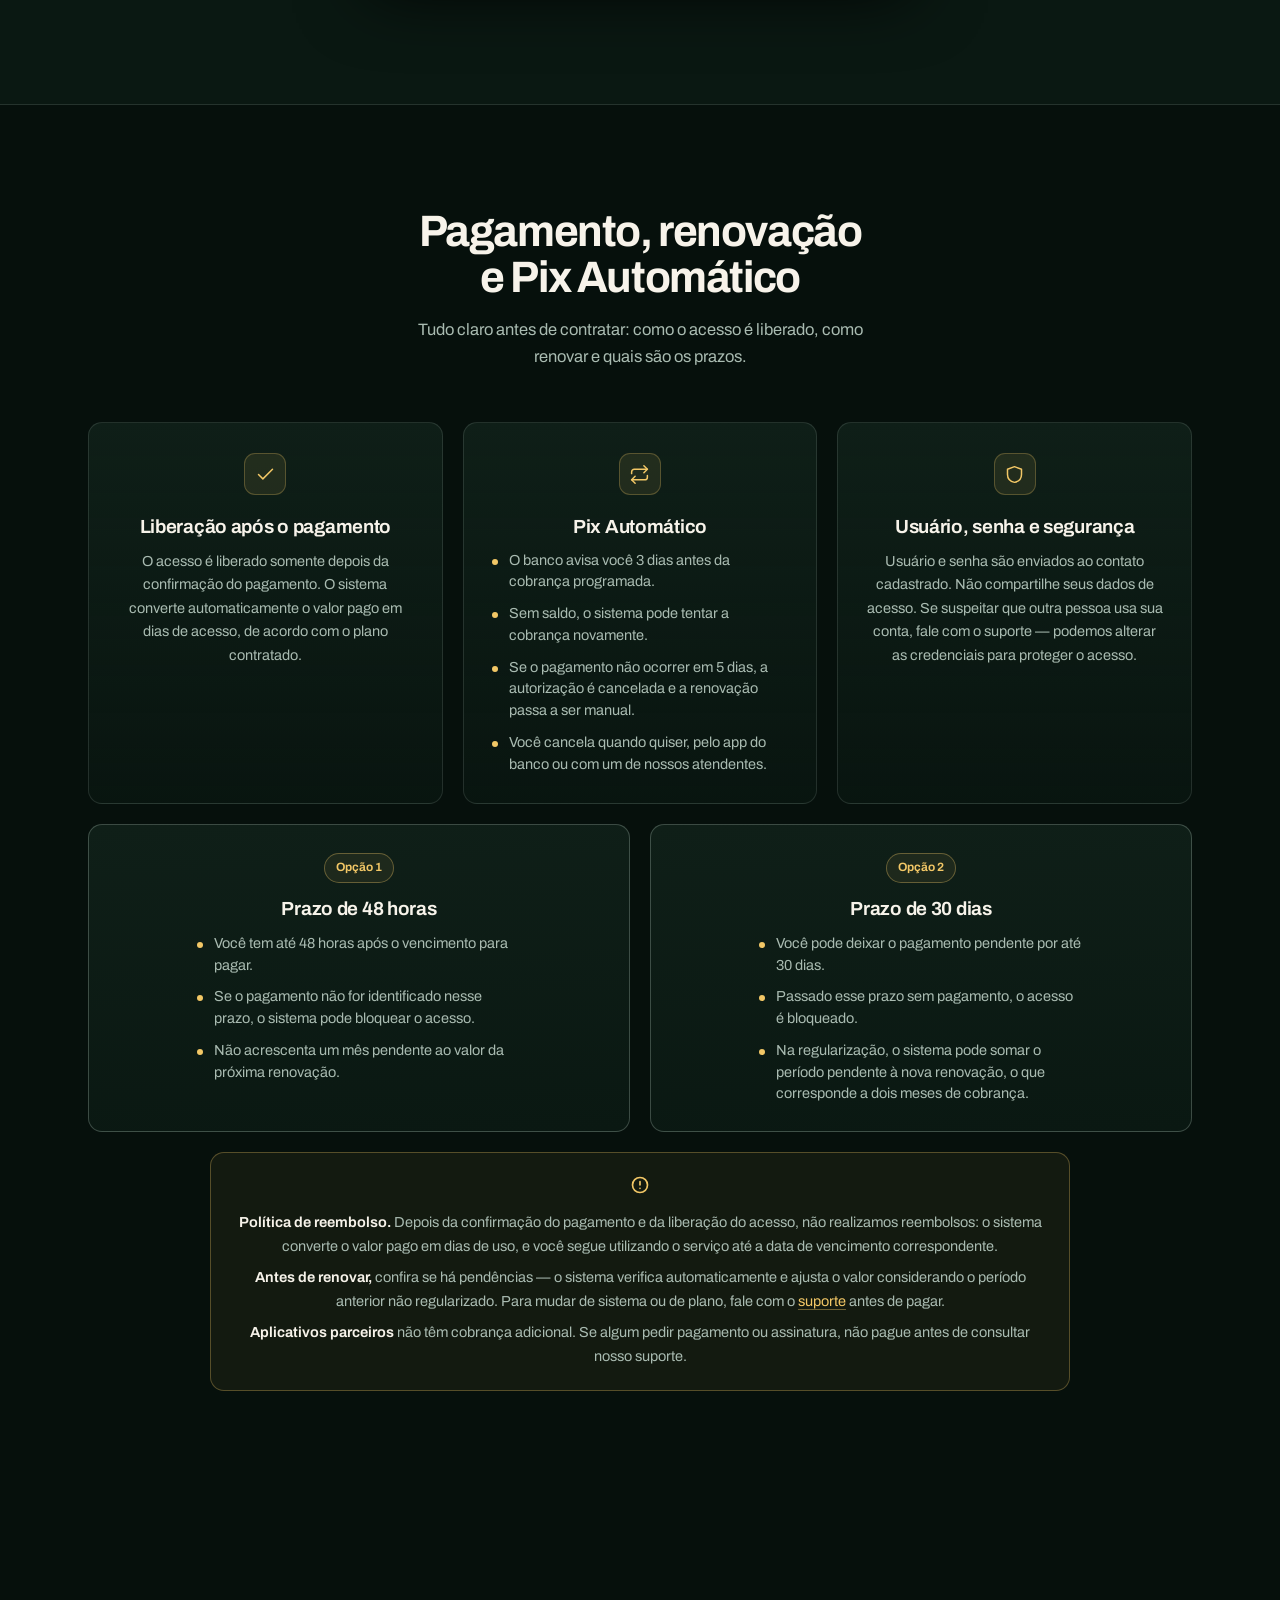
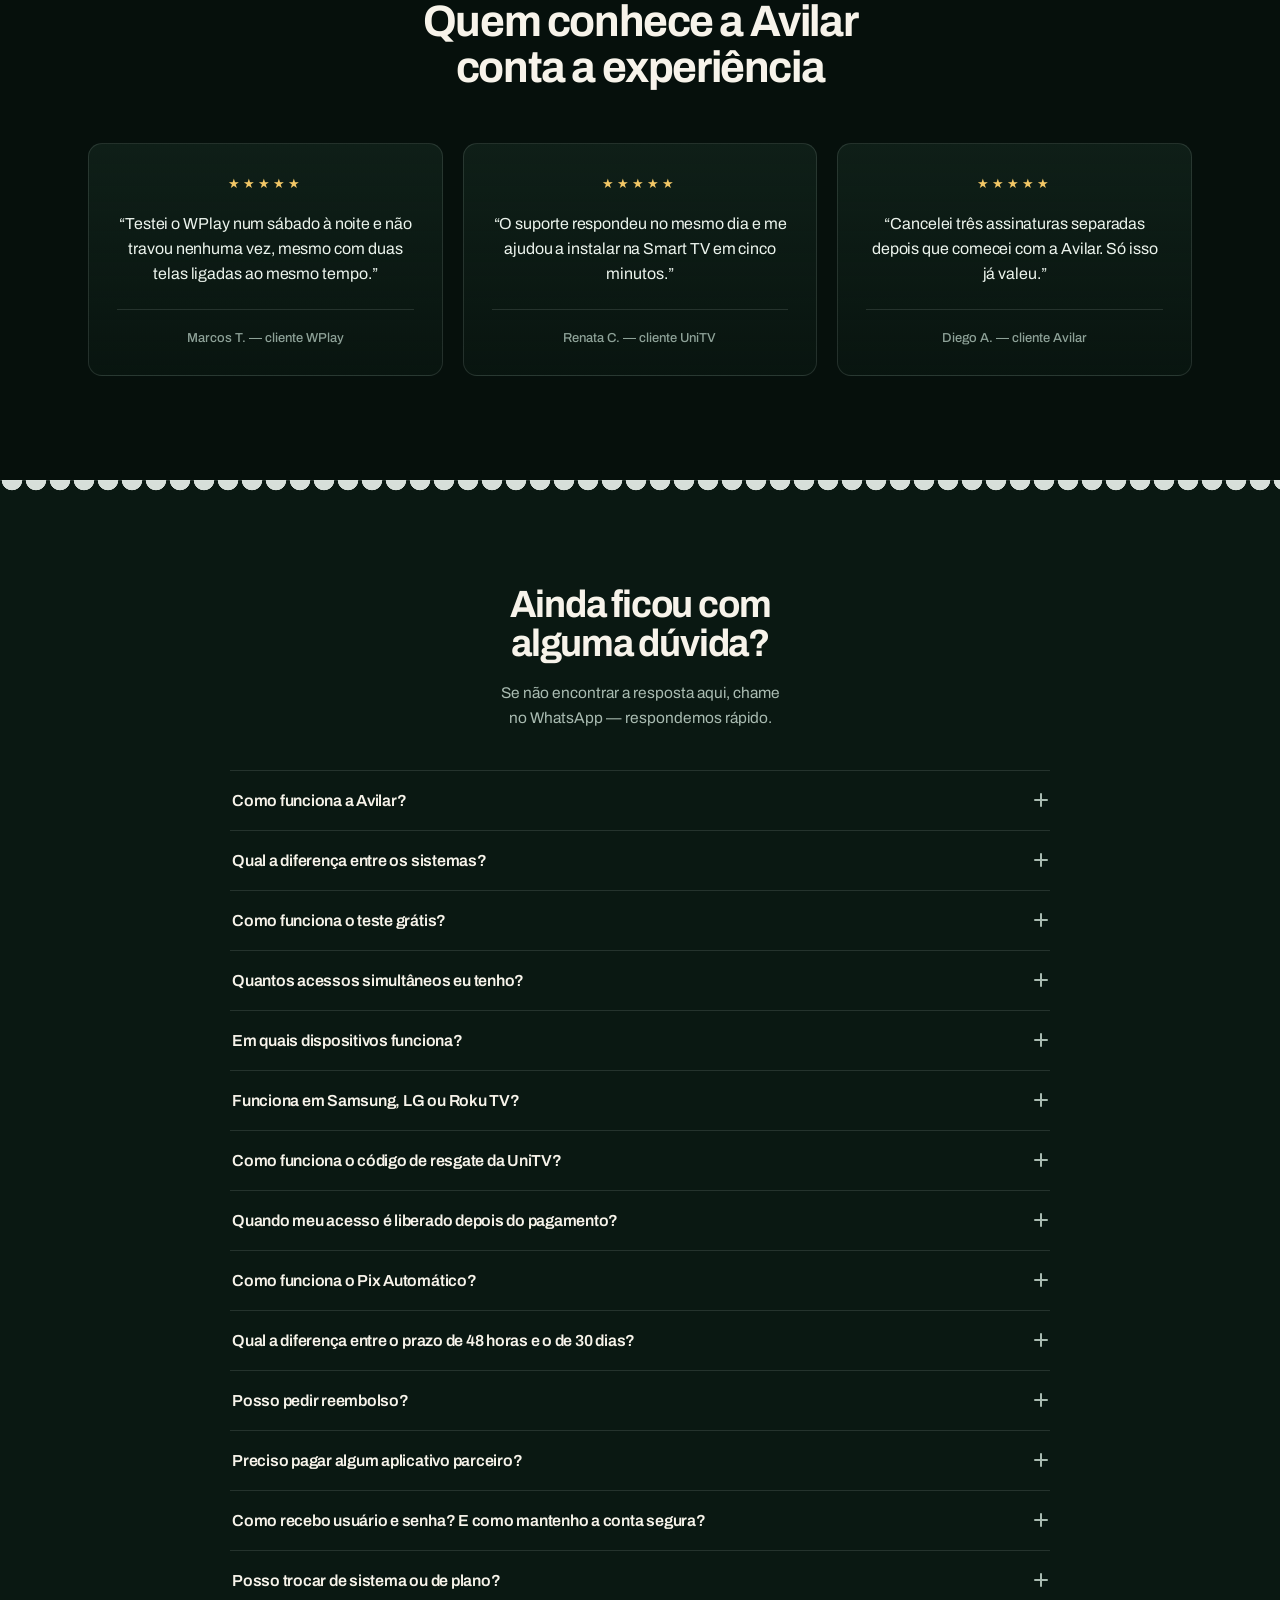
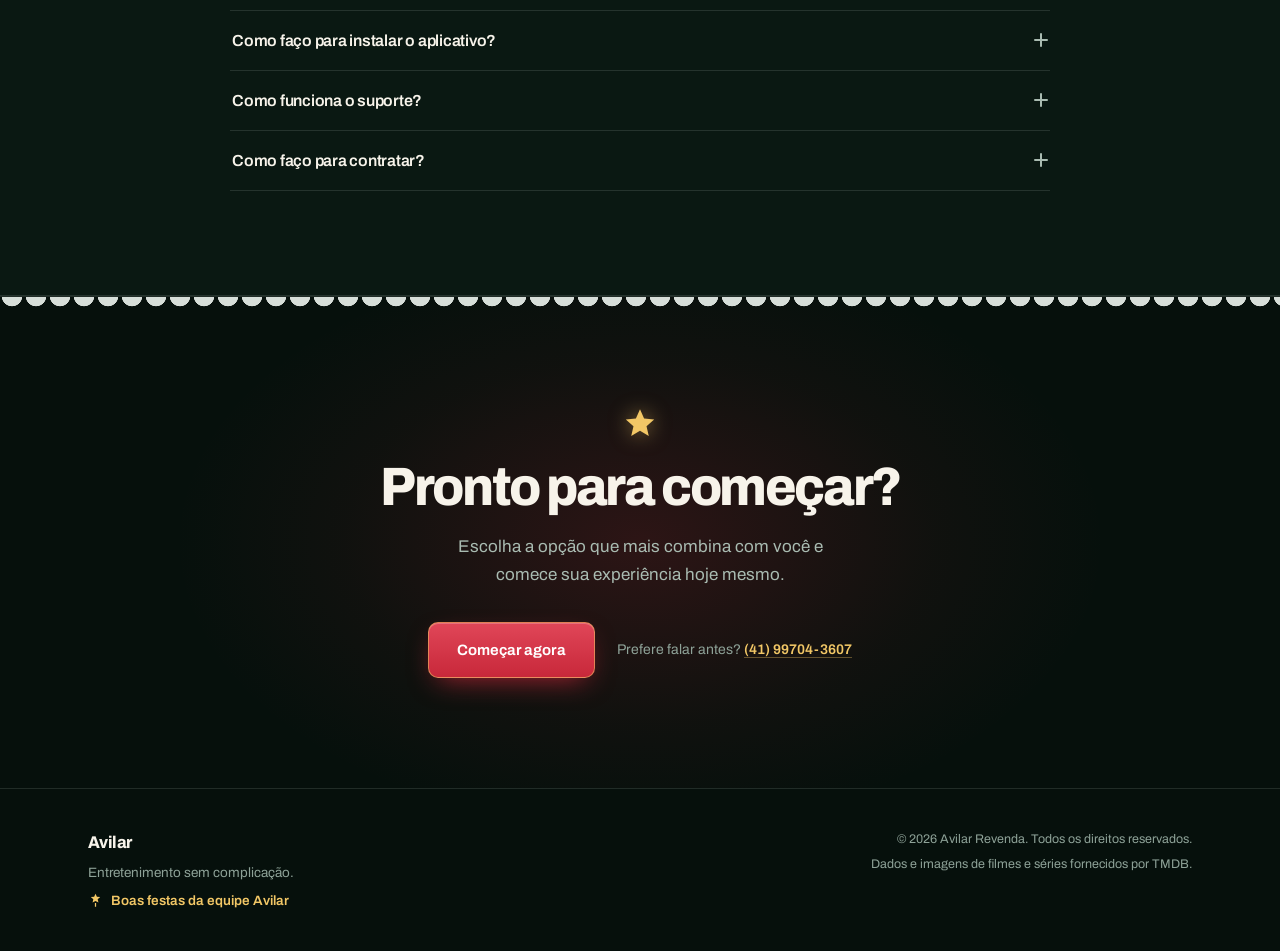
==== commit 6f50109d: "Add files via upload" ====
--- a/index.html
+++ b/index.html
@@ -294,7 +294,8 @@
 
       <div class="partner-strip stagger">
         <div class="partner-chip" style="--i:0">
-          <span class="p-logo p-logo-mono mono-a">
+          <span class="p-logo">
+            <img src="images/partners/max-player.png" alt="MaxPlayer" loading="lazy" onerror="this.remove();">
             <span class="p-mark" aria-hidden="true">MP</span>
           </span>
           <span class="p-name">MaxPlayer</span>
@@ -314,7 +315,8 @@
           <span class="p-name">Brasil IPTV</span>
         </div>
         <div class="partner-chip" style="--i:3">
-          <span class="p-logo p-logo-mono mono-b">
+          <span class="p-logo">
+            <img src="images/partners/player-io.png" alt="Player IO" loading="lazy" onerror="this.remove();">
             <span class="p-mark" aria-hidden="true">IO</span>
           </span>
           <span class="p-name">Player IO</span>
@@ -341,7 +343,8 @@
           <span class="p-name">See Play</span>
         </div>
         <div class="partner-chip" style="--i:7">
-          <span class="p-logo p-logo-mono mono-c">
+          <span class="p-logo">
+            <img src="images/partners/rx-purple.png" alt="RX Purple" loading="lazy" onerror="this.remove();">
             <span class="p-mark" aria-hidden="true">RX</span>
           </span>
           <span class="p-name">RX Purple</span>
--- a/style.css
+++ b/style.css
@@ -894,9 +894,54 @@
 }
 
 @media (max-width:700px){
-  .table-wrap{overflow-x:auto;}
-  .compare-table{min-width:640px;}
-  .compare-table thead th,.compare-table tbody th,.compare-table tbody td{padding:15px 16px;font-size:13.5px;}
+  /* celular: cada linha vira um cartão empilhado, sem rolagem lateral */
+  .table-wrap{overflow:visible;border:none;background:none;border-radius:0;}
+  .compare-table,.compare-table tbody{display:block;width:100%;background:none;border-radius:0;overflow:visible;}
+  .compare-table thead{display:none;}
+  .compare-table tbody tr{
+    display:block;
+    margin-bottom:14px;
+    border:1px solid var(--line-2);
+    border-radius:var(--radius);
+    background:var(--panel);
+    overflow:hidden;
+  }
+  .compare-table tbody tr:last-child{margin-bottom:0;}
+  .compare-table tbody th{
+    display:block;
+    width:auto;
+    padding:12px 16px;
+    font-size:12px;
+    letter-spacing:0.08em;
+    text-transform:uppercase;
+    color:var(--text);
+    background:rgba(214,232,222,0.045);
+    border-right:none;
+    border-bottom:1px solid var(--line-2);
+    white-space:normal;
+  }
+  .compare-table tbody tr:last-child th{border-bottom:1px solid var(--line-2);}
+  .compare-table tbody td{
+    display:block;
+    padding:12px 16px 12px;
+    font-size:14px;
+    border-bottom:none;
+    border-left:none;
+  }
+  .compare-table tbody td::before{
+    display:block;
+    margin-bottom:4px;
+    padding-left:26px;
+    font-size:11px;
+    font-weight:700;
+    letter-spacing:0.08em;
+    text-transform:uppercase;
+    color:var(--muted-dim);
+  }
+  .compare-table tbody td.no::before{content:"Separado";}
+  .compare-table tbody td.yes::before{content:"Avilar";color:var(--blue-hi);}
+  .compare-table tbody td.yes{border-top:1px solid var(--line);border-left:none;}
+  .compare-table .ic{display:flex;}
 }
 
 /* ---------- DISPOSITIVOS ---------- */
